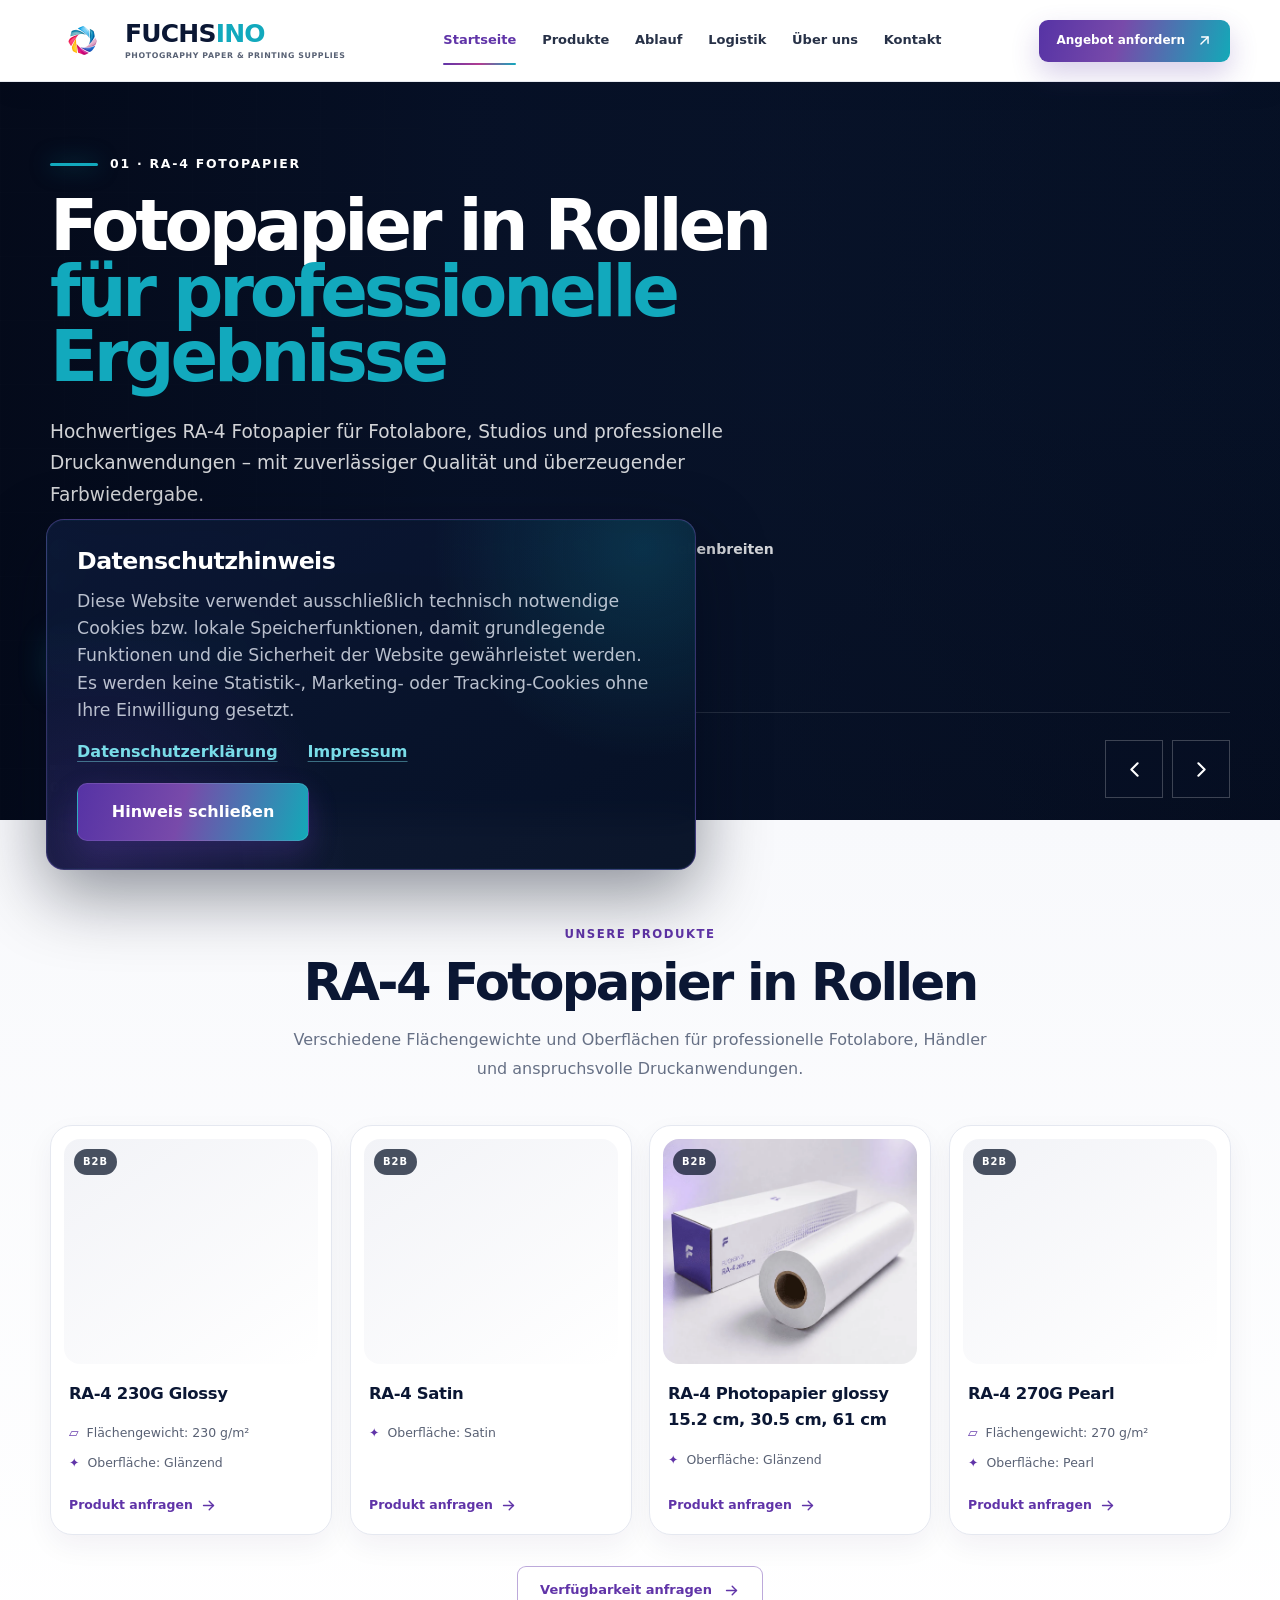
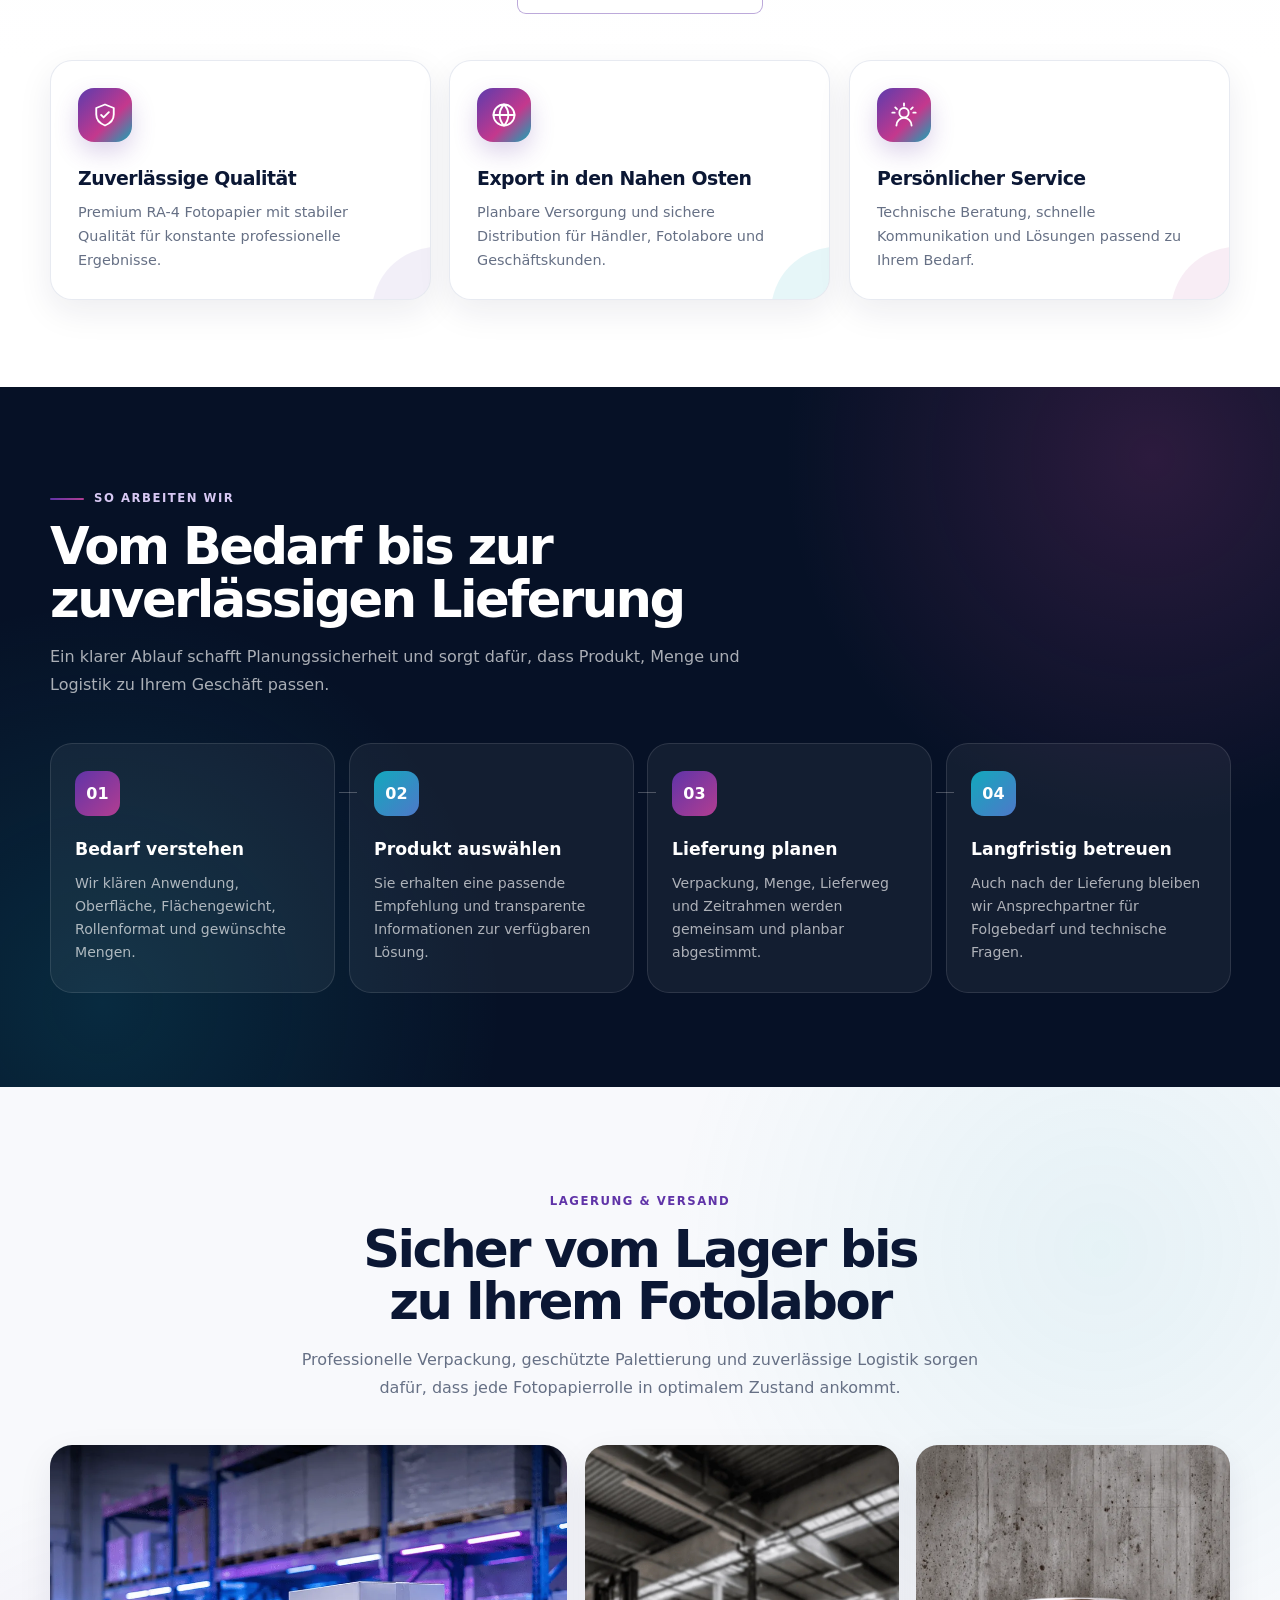
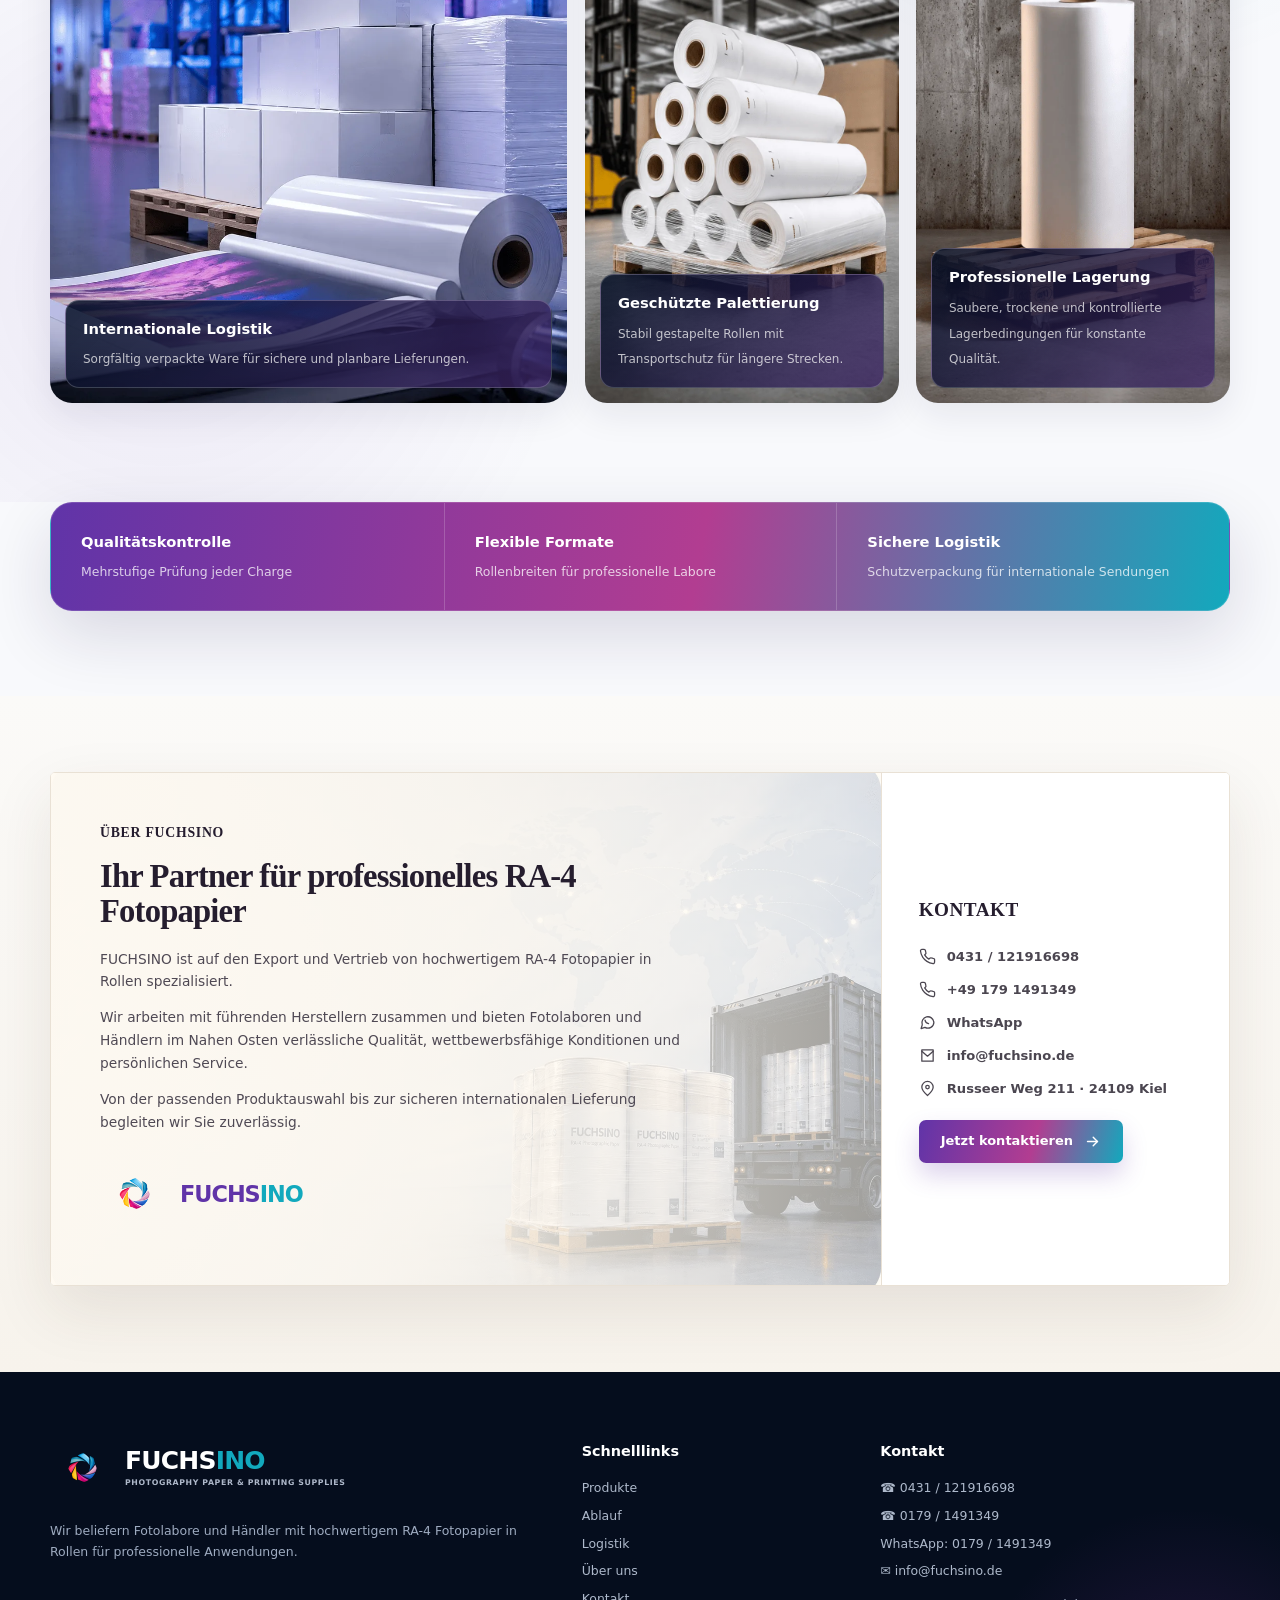
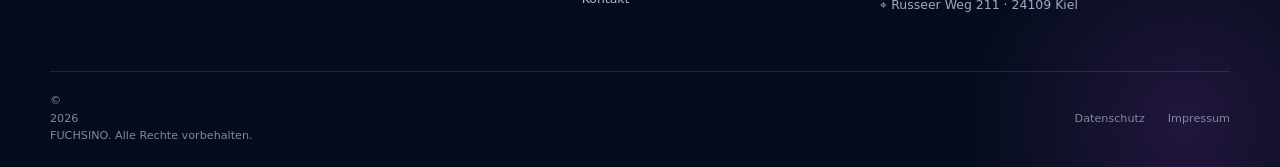
==== index.html @ 567b3677 "Rename Index.html to index.html" ====
<!doctype html>
<html lang="de">
<head>
<meta charset="utf-8"/>
<meta content="width=device-width, initial-scale=1, viewport-fit=cover" name="viewport"/>
<title>RA-4 Fotopapier &amp; Fotopapierrollen | FUCHSINO</title>
<meta content="FUCHSINO liefert professionelles RA-4 Fotopapier in Rollen für Fotolabore und Händler – mit zuverlässiger Qualität, Beratung und Export in den Nahen Osten." name="description"/>
<meta content="index,follow,max-image-preview:large,max-snippet:-1,max-video-preview:-1" name="robots"/>
<meta content="FUCHSINO" name="author"/>
<meta content="FUCHSINO" name="application-name"/>
<meta content="#081429" name="theme-color"/>
<link href="https://fuchsino.de/" rel="canonical"/>
<link href="https://fuchsino.de/" hreflang="de-DE" rel="alternate"/>
<link href="https://fuchsino.de/" hreflang="x-default" rel="alternate"/>
<link href="favicon.ico?v=2" rel="icon" sizes="any"/>
<link href="favicon-32x32.png?v=2" rel="icon" sizes="32x32" type="image/png"/>
<link href="apple-touch-icon.png?v=2" rel="apple-touch-icon" sizes="180x180"/>
<link href="site.webmanifest" rel="manifest"/>
<meta content="website" property="og:type"/>
<meta content="de_DE" property="og:locale"/>
<meta content="FUCHSINO" property="og:site_name"/>
<meta content="RA-4 Fotopapier &amp; Fotopapierrollen | FUCHSINO" property="og:title"/>
<meta content="Professionelles RA-4 Fotopapier in Rollen für Fotolabore und Händler – zuverlässige Qualität, Beratung und internationale Logistik." property="og:description"/>
<meta content="https://fuchsino.de/" property="og:url"/>
<meta content="https://fuchsino.de/hero-1-ra4-paper.png" property="og:image"/>
<meta content="1672" property="og:image:width"/>
<meta content="941" property="og:image:height"/>
<meta content="FUCHSINO RA-4 Fotopapier in Rollen" property="og:image:alt"/>
<meta content="summary_large_image" name="twitter:card"/>
<meta content="RA-4 Fotopapier &amp; Fotopapierrollen | FUCHSINO" name="twitter:title"/>
<meta content="Professionelles RA-4 Fotopapier in Rollen mit zuverlässiger Logistik und persönlicher Beratung." name="twitter:description"/>
<meta content="https://fuchsino.de/hero-1-ra4-paper.png" name="twitter:image"/>
<script type="application/ld+json">
  {
    "@context": "https://schema.org",
    "@graph": [
      {
        "@type": "Organization",
        "@id": "https://fuchsino.de/#organization",
        "name": "FUCHSINO",
        "url": "https://fuchsino.de/",
        "logo": {
          "@type": "ImageObject",
          "url": "https://fuchsino.de/logo.png",
          "width": 1024,
          "height": 1024
        },
        "description": "Anbieter von professionellem RA-4 Fotopapier in Rollen für Fotolabore und Händler mit internationaler Logistik.",
        "email": "info@fuchsino.de",
        "telephone": "+49 179 1491349",
        "address": {
          "@type": "PostalAddress",
          "streetAddress": "Russeer Weg 211",
          "postalCode": "24109",
          "addressLocality": "Kiel",
          "addressCountry": "DE"
        },
        "contactPoint": [
          {
            "@type": "ContactPoint",
            "telephone": "+49 431 121916698",
            "contactType": "customer service",
            "email": "info@fuchsino.de",
            "availableLanguage": ["de"]
          },
          {
            "@type": "ContactPoint",
            "telephone": "+49 179 1491349",
            "contactType": "sales",
            "email": "info@fuchsino.de",
            "availableLanguage": ["de"]
          }
        ],
        "areaServed": ["DE", "IQ", "Middle East"]
      },
      {
        "@type": "WebSite",
        "@id": "https://fuchsino.de/#website",
        "url": "https://fuchsino.de/",
        "name": "FUCHSINO",
        "publisher": {"@id": "https://fuchsino.de/#organization"},
        "inLanguage": "de-DE"
      },
      {
        "@type": "WebPage",
        "@id": "https://fuchsino.de/#webpage",
        "url": "https://fuchsino.de/",
        "name": "RA-4 Fotopapier & Fotopapierrollen | FUCHSINO",
        "isPartOf": {"@id": "https://fuchsino.de/#website"},
        "about": {"@id": "https://fuchsino.de/#organization"},
        "description": "Professionelles RA-4 Fotopapier in Rollen für Fotolabore und Händler mit zuverlässiger Qualität, Beratung und internationaler Logistik.",
        "inLanguage": "de-DE"
      }
    ]
  }
  </script>
<link as="image" fetchpriority="high" href="hero-1-ra4-paper-mobile.webp" media="(max-width: 620px)" rel="preload" type="image/webp"/>
<link as="image" fetchpriority="high" href="hero-1-ra4-paper.webp" media="(min-width: 621px)" rel="preload" type="image/webp"/>
<style>
    :root {
      --ink: #0b1734;
      --muted: #667085;
      --line: #e5e8f0;
      --surface: #ffffff;
      --soft: #f7f8fc;
      --soft-purple: #f6f2fb;
      --purple: #6034a8;
      --purple-deep: #432276;
      --magenta: #b23d91;
      --cyan: #12a9bd;
      --orange: #f19b3b;
      --navy: #061126;
      --navy-soft: #101b34;
      --shadow-sm: 0 12px 34px rgba(25, 24, 69, .08);
      --shadow-md: 0 24px 65px rgba(25, 24, 69, .14);
      --radius-sm: 14px;
      --radius-md: 22px;
      --radius-lg: 32px;
      --max: 1180px;
    }

    * { box-sizing: border-box; }
    html { scroll-behavior: smooth; scroll-padding-top: 86px; }
    body {
      margin: 0;
      min-width: 320px;
      color: var(--ink);
      background: #fff;
      font-family: Inter, ui-sans-serif, system-ui, -apple-system, BlinkMacSystemFont, "Segoe UI", sans-serif;
      line-height: 1.6;
      -webkit-font-smoothing: antialiased;
      overflow-x: hidden;
    }
    body.menu-open { overflow: hidden; }
    img, svg { display: block; max-width: 100%; }
    a { color: inherit; text-decoration: none; }
    button, input, select, textarea { font: inherit; }
    button, a { -webkit-tap-highlight-color: transparent; }
    :focus-visible { outline: 3px solid rgba(18,169,189,.45); outline-offset: 3px; }
    .container { width: min(calc(100% - 44px), var(--max)); margin-inline: auto; }
    .skip-link { position: fixed; left: 16px; top: -80px; z-index: 999; padding: 11px 16px; border-radius: 10px; color: #fff; background: var(--purple); transition: top .2s; }
    .skip-link:focus { top: 14px; }

    .site-header {
      position: fixed;
      inset: 0 0 auto;
      z-index: 100;
      height: 82px;
      display: flex;
      align-items: center;
      background: #fff;
      border-bottom: 1px solid rgba(229,232,240,.9);
      box-shadow: 0 8px 30px rgba(21,23,57,.045);
      transition: background-color .35s ease, border-color .35s ease, box-shadow .35s ease, transform .35s ease;
    }
    .site-header.is-scrolled {
      background: #fff;
      border-bottom-color: rgba(218,222,233,.96);
      box-shadow: 0 12px 38px rgba(21,23,57,.095);
    }
    .nav-shell {
      display: grid;
      grid-template-columns: auto minmax(0,1fr) auto;
      align-items: center;
      gap: clamp(18px,2.4vw,36px);
    }
    .brand { display: inline-flex; align-items: center; gap: 11px; flex: 0 0 auto; }
    .brand-logo { display: block; width: auto; height: 64px; max-width: 240px; object-fit: contain; transition: transform .45s cubic-bezier(.22,1,.36,1); }
    .brand:hover .brand-logo { transform: scale(1.035); }
    .brand-copy { display: grid; line-height: 1; }
    .brand-copy strong { font-size: 25px; letter-spacing: -.8px; }
    .brand-copy strong span { color: var(--cyan); }
    .brand-copy small { margin-top: 6px; color: #586174; font-size: 7.8px; font-weight: 700; letter-spacing: .08em; }
    .main-nav {
      min-width: 0;
      display: flex;
      align-items: center;
      justify-content: center;
      justify-self: center;
      gap: clamp(15px,1.7vw,27px);
      margin: 0;
    }
    .main-nav a {
      position: relative;
      min-height: 82px;
      display: inline-flex;
      align-items: center;
      padding: 0 2px;
      color: #273147;
      font-size: 13px;
      font-weight: 650;
      white-space: nowrap;
      transition: color .28s ease, transform .28s ease;
    }
    .main-nav a::after { content: ""; position: absolute; left: 2px; right: calc(100% - 2px); bottom: 17px; height: 2px; border-radius: 999px; background: linear-gradient(90deg,var(--purple),var(--magenta),var(--cyan)); transition: right .22s ease; }
    .main-nav a:hover, .main-nav a.active { color: var(--purple); }
    .main-nav a:hover { transform: translateY(-1px); }
    .main-nav a:hover::after, .main-nav a.active::after { right: 2px; }
    .nav-actions { display: flex; align-items: center; justify-self: end; gap: 10px; }
    .lang-btn { min-height: 40px; padding: 0 11px; border: 1px solid var(--line); border-radius: 9px; color: #30394d; background: #fff; font-size: 12px; }
    .menu-toggle { display: none; width: 44px; height: 44px; margin-left: auto; padding: 0; border: 1px solid var(--line); border-radius: 11px; background: #fff; cursor: pointer; }
    .menu-toggle span { display: block; width: 23px; height: 2px; margin: 5px auto; border-radius: 2px; background: var(--ink); transition: transform .2s, opacity .2s; }
    .menu-toggle[aria-expanded="true"] span:nth-child(1) { transform: translateY(7px) rotate(45deg); }
    .menu-toggle[aria-expanded="true"] span:nth-child(2) { opacity: 0; }
    .menu-toggle[aria-expanded="true"] span:nth-child(3) { transform: translateY(-7px) rotate(-45deg); }

    .btn { display: inline-flex; align-items: center; justify-content: center; gap: 11px; min-height: 48px; padding: 0 22px; border: 0; border-radius: 9px; font-size: 13px; font-weight: 750; cursor: pointer; transition: transform .32s cubic-bezier(.22,1,.36,1), box-shadow .32s ease, background .32s ease, border-color .32s ease; }
    .arrow-icon { flex: 0 0 auto; width: 17px; height: 17px; fill: none; stroke: currentColor; stroke-width: 2; stroke-linecap: round; stroke-linejoin: round; }
    .btn:hover { transform: translateY(-3px); }
    .btn:active { transform: translateY(-1px) scale(.99); }
    .btn .arrow-icon, .product-card a .arrow-icon { transition: transform .3s cubic-bezier(.22,1,.36,1); }
    .btn:hover .arrow-icon, .product-card a:hover .arrow-icon { transform: translateX(4px); }
    .btn-primary { color: #fff; background: linear-gradient(105deg, #5633a5, #784aaa 42%, #13a9b8); box-shadow: 0 12px 28px rgba(87,56,164,.24); }
    .btn-primary:hover { box-shadow: 0 17px 35px rgba(87,56,164,.32); }
    .btn-secondary { color: var(--ink); border: 1px solid #d2d6e1; background: rgba(255,255,255,.9); }
    .btn-outline { color: var(--purple); border: 1px solid rgba(96,52,168,.42); background: #fff; }
    .btn-small { min-height: 42px; padding-inline: 17px; font-size: 12px; }

    /* Hero */
    .hero-slider { position: relative; min-height: 820px; overflow: hidden; color: #fff; background: var(--navy); isolation: isolate; }
    .hero-track, .hero-slide, .hero-media { position: absolute; inset: 0; }
    .hero-slide { --accent: var(--cyan); opacity: 0; visibility: hidden; pointer-events: none; transform: scale(1.025); transition: opacity .75s ease, visibility .75s ease, transform 5.5s ease; }
    .hero-slide:nth-child(2) { --accent: var(--magenta); }
    .hero-slide:nth-child(3) { --accent: var(--orange); }
    .hero-slide.is-active { opacity: 1; visibility: visible; pointer-events: auto; transform: scale(1); z-index: 2; }
    .hero-media { z-index: -3; }
    .hero-media picture { display: block; width: 100%; height: 100%; }
    .hero-media img { width: 100%; height: 100%; object-fit: cover; object-position: center; }
    .hero-slide::before { content: ""; position: absolute; inset: 0; z-index: -2; background: linear-gradient(90deg, rgba(4,10,26,.96) 0%, rgba(7,17,39,.91) 37%, rgba(9,20,43,.57) 61%, rgba(9,20,43,.12) 100%), linear-gradient(180deg, rgba(4,10,26,.18), rgba(4,10,26,.12) 48%, rgba(4,10,26,.68)); }
    .hero-slide::after { content: ""; position: absolute; inset: 0; z-index: -1; opacity: .13; background-image: linear-gradient(rgba(255,255,255,.05) 1px, transparent 1px), linear-gradient(90deg,rgba(255,255,255,.05) 1px,transparent 1px); background-size: 64px 64px; mask-image: linear-gradient(90deg,#000,transparent 78%); }
    .hero-inner { position: relative; z-index: 3; min-height: 820px; display: flex; align-items: center; padding-top: 145px; padding-bottom: 145px; }
    .hero-content { width: min(100%, 780px); }
    .hero-slide .hero-kicker,
    .hero-slide .hero-title,
    .hero-slide .hero-copy,
    .hero-slide .hero-meta,
    .hero-slide .hero-actions {
      opacity: 0;
      transform: translateY(24px);
      transition: opacity .72s ease, transform .72s cubic-bezier(.22,1,.36,1);
    }
    body.is-ready .hero-slide.is-active .hero-kicker,
    body.is-ready .hero-slide.is-active .hero-title,
    body.is-ready .hero-slide.is-active .hero-copy,
    body.is-ready .hero-slide.is-active .hero-meta,
    body.is-ready .hero-slide.is-active .hero-actions { opacity: 1; transform: none; }
    body.is-ready .hero-slide.is-active .hero-kicker { transition-delay: .10s; }
    body.is-ready .hero-slide.is-active .hero-title { transition-delay: .18s; }
    body.is-ready .hero-slide.is-active .hero-copy { transition-delay: .28s; }
    body.is-ready .hero-slide.is-active .hero-meta { transition-delay: .38s; }
    body.is-ready .hero-slide.is-active .hero-actions { transition-delay: .48s; }
    .hero-kicker { display: inline-flex; align-items: center; gap: 12px; margin: 0 0 20px; color: #fff; font-size: .78rem; font-weight: 850; letter-spacing: .14em; text-transform: uppercase; }
    .hero-kicker::before { content: ""; width: 48px; height: 3px; border-radius: 999px; background: var(--accent); box-shadow: 0 0 22px color-mix(in srgb, var(--accent) 60%, transparent); }
    .hero-title { margin: 0; max-width: 900px; font-size: clamp(3.1rem,6vw,6.4rem); line-height: .93; letter-spacing: -.06em; text-wrap: balance; }
    .hero-title.long { font-size: clamp(2.9rem,5.5vw,5.8rem); }
    .hero-title span { display: block; color: var(--accent); }
    .hero-copy { max-width: 680px; margin: 25px 0 0; color: rgba(255,255,255,.82); font-size: clamp(1rem,1.45vw,1.17rem); line-height: 1.72; }
    .hero-meta { display: flex; flex-wrap: wrap; gap: 10px 22px; max-width: 800px; margin-top: 27px; }
    .hero-meta span { display: inline-flex; align-items: center; gap: 8px; color: rgba(255,255,255,.82); font-size: .88rem; font-weight: 650; }
    .hero-meta span::before { content: "✓"; display: grid; place-items: center; flex: 0 0 21px; width: 21px; height: 21px; border-radius: 50%; color: #fff; background: var(--accent); font-size: .68rem; font-weight: 900; }
    .hero-actions { display: flex; flex-wrap: wrap; gap: 12px; margin-top: 31px; }
    .hero-slider .btn-primary { background: var(--accent); box-shadow: 0 14px 32px color-mix(in srgb, var(--accent) 28%, transparent); }
    .hero-slider .btn-secondary { color: #fff; border-color: rgba(255,255,255,.34); background: rgba(7,17,39,.38); }
    .hero-controls { position: absolute; z-index: 20; left: 50%; bottom: 22px; width: min(calc(100% - 44px), var(--max)); min-height: 86px; transform: translateX(-50%); display: flex; align-items: flex-end; justify-content: space-between; gap: 22px; padding-top: 22px; border-top: 1px solid rgba(255,255,255,.12); pointer-events: none; }
    .hero-dots, .hero-nav { display: flex; align-items: center; pointer-events: auto; }
    .hero-dots { gap: 11px; padding-bottom: 28px; }
    .hero-dot { position: relative; width: 66px; height: 5px; padding: 0; border: 0; overflow: hidden; background: rgba(255,255,255,.28); cursor: pointer; }
    .hero-dot::after { content: ""; position: absolute; inset: 0; background: #fff; transform: scaleX(0); transform-origin: left; }
    .hero-dot.is-active::after { animation: heroProgress 5s linear forwards; }
    .hero-nav { gap: 9px; margin-left: auto; }
    .hero-arrow { display: grid; place-items: center; width: 58px; height: 58px; padding: 0; border: 1px solid rgba(255,255,255,.22); color: #fff; background: rgba(7,17,39,.4); cursor: pointer; transition: .2s; }
    .hero-arrow svg { width: 25px; height: 25px; fill: none; stroke: currentColor; stroke-width: 2; stroke-linecap: round; stroke-linejoin: round; }
    .hero-arrow:hover { border-color: var(--cyan); background: var(--cyan); }
    .hero-count { position: absolute; left: 0; bottom: 0; color: rgba(255,255,255,.54); font-size: .7rem; font-weight: 800; letter-spacing: .14em; }
    .hero-count strong { color: #fff; font-size: .84rem; }
    @keyframes heroProgress { to { transform: scaleX(1); } }

    /* Shared section styles */
    section { position: relative; }
    .section-shell { padding: 96px 0; }
    .section-kicker { display: inline-flex; align-items: center; gap: 10px; margin: 0 0 12px; color: var(--purple); font-size: .73rem; font-weight: 850; letter-spacing: .13em; text-transform: uppercase; }
    .section-kicker::before { content: ""; width: 34px; height: 2px; border-radius: 99px; background: linear-gradient(90deg,var(--purple),var(--magenta)); }
    .section-kicker.centered { justify-content: center; }
    .section-kicker.centered::before { display: none; }
    .section-title { margin: 0; max-width: 800px; font-size: clamp(2.2rem,4vw,4.15rem); line-height: 1.03; letter-spacing: -.05em; text-wrap: balance; }
    .section-intro { max-width: 720px; margin: 18px 0 0; color: var(--muted); font-size: 1rem; line-height: 1.76; }
    .section-head { max-width: 800px; margin: 0 auto 42px; text-align: center; }
    .section-head .section-intro { margin-inline: auto; }

    /* Value strip */
    .feature-strip { z-index: 5; margin-top: 0; padding: 0 0 86px; background: #fff; }
    .feature-grid { display: grid; grid-template-columns: repeat(3,1fr); gap: 18px; }
    .feature-card { position: relative; min-height: 165px; padding: 27px; border: 1px solid rgba(229,232,240,.9); border-radius: var(--radius-md); background: #fff; box-shadow: var(--shadow-sm); overflow: hidden; transition: transform .25s, box-shadow .25s, border-color .25s; }
    .feature-card::after { content: ""; position: absolute; width: 130px; height: 130px; right: -72px; bottom: -78px; border-radius: 50%; background: rgba(96,52,168,.08); transition: transform .3s; }
    .feature-card:nth-child(2)::after { background: rgba(18,169,189,.10); }
    .feature-card:nth-child(3)::after { background: rgba(178,61,145,.09); }
    .feature-card:hover { transform: translateY(-6px); border-color: rgba(96,52,168,.25); box-shadow: var(--shadow-md); }
    .feature-card:hover::after { transform: scale(1.3); }
    .icon-orb { width: 54px; height: 54px; display: grid; place-items: center; margin-bottom: 21px; border-radius: 16px; background: linear-gradient(135deg,#5c3cad,#c4388d 60%,#12a8b6); box-shadow: 0 10px 23px rgba(102,54,164,.22); }
    .icon-orb svg { width: 28px; height: 28px; fill: none; stroke: #fff; stroke-width: 1.6; stroke-linecap: round; stroke-linejoin: round; }
    .feature-card h2 { margin: 0 0 8px; font-size: 1.18rem; letter-spacing: -.025em; }
    .feature-card p { margin: 0; color: var(--muted); font-size: .9rem; line-height: 1.65; }

    /* About — inspired by the compact Über-uns/contact layout */
    .about-section {
      padding: 76px 0 86px;
      background: linear-gradient(180deg,#fbfaf8,#f7f3ec);
    }
    .about-panel {
      display: grid;
      grid-template-columns: minmax(0,1.62fr) minmax(300px,.68fr);
      min-height: 338px;
      overflow: hidden;
      border: 1px solid #e9e1d5;
      border-radius: 5px;
      background: #fff;
      box-shadow: 0 24px 62px rgba(66,50,31,.10);
    }
    .about-story {
      position: relative;
      display: flex;
      align-items: center;
      min-width: 0;
      padding: clamp(31px,4.2vw,49px);
      isolation: isolate;
      background: #eee8de;
    }
    .about-story::before {
      content: "";
      position: absolute;
      inset: 0;
      z-index: -3;
      background: url("uber.webp") center / cover no-repeat;
    }
    .about-story::after {
      content: "";
      position: absolute;
      inset: 0;
      z-index: -2;
      background: linear-gradient(90deg,rgba(255,250,241,.95) 0%,rgba(255,250,241,.88) 49%,rgba(255,250,241,.62) 100%);
    }
    .about-story-content { max-width: 610px; }
    .about-eyebrow {
      margin: 0 0 15px;
      color: #241c2e;
      font-family: Georgia,"Times New Roman",serif;
      font-size: .86rem;
      font-weight: 800;
      letter-spacing: .055em;
      text-transform: uppercase;
    }
    .about-heading {
      margin: 0 0 18px;
      color: #251d2e;
      font-family: Georgia,"Times New Roman",serif;
      font-size: clamp(1.55rem,2.55vw,2.25rem);
      line-height: 1.08;
      letter-spacing: -.025em;
    }
    .about-story p:not(.about-eyebrow) {
      max-width: 585px;
      margin: 0 0 13px;
      color: #4f4954;
      font-size: .86rem;
      line-height: 1.66;
    }
    .about-branding { display: inline-flex; align-items: center; gap: 12px; margin-top: 14px; }
    .about-logo { display: block; width: auto; height: 68px; max-width: 250px; object-fit: contain; }
    .about-wordmark { display: inline-block; color: var(--purple); font-size: 1.4rem; font-weight: 850; letter-spacing: -.045em; }
    .about-wordmark span { color: var(--cyan); }
    .about-contact-box {
      display: flex;
      flex-direction: column;
      justify-content: center;
      padding: clamp(29px,3.4vw,42px) clamp(25px,3vw,37px);
      border-left: 1px solid #e9e1d5;
      background: rgba(255,255,255,.97);
    }
    .about-contact-box h3 {
      margin: 0 0 20px;
      color: #251d2e;
      font-family: Georgia,"Times New Roman",serif;
      font-size: 1.2rem;
      letter-spacing: .025em;
      text-transform: uppercase;
    }
    .about-contact-list { display: grid; gap: 12px; margin-bottom: 21px; }
    .about-contact-item {
      display: flex;
      align-items: center;
      gap: 11px;
      color: #4b4650;
      font-size: .82rem;
      font-weight: 650;
    }
    .about-contact-item svg {
      flex: 0 0 17px;
      width: 17px;
      height: 17px;
      fill: none;
      stroke: currentColor;
      stroke-width: 1.8;
      stroke-linecap: round;
      stroke-linejoin: round;
    }
    .about-contact-cta {
      width: max-content;
      min-width: 172px;
      min-height: 43px;
      border-radius: 7px;
      color: #fff;
      background: linear-gradient(105deg,var(--purple),var(--magenta) 56%,var(--cyan));
      box-shadow: 0 12px 25px rgba(96,52,168,.22);
    }

    /* Products */
    .products-section { padding: 100px 0 46px; background: linear-gradient(180deg,#f8f9fc,#fff); }
    .product-grid { display: grid; grid-template-columns: repeat(4,1fr); gap: 18px; }
    .product-card { position: relative; display: flex; flex-direction: column; min-width: 0; padding: 13px 13px 19px; border: 1px solid var(--line); border-radius: var(--radius-md); background: #fff; box-shadow: 0 11px 28px rgba(30,27,74,.055); overflow: hidden; transition: transform .25s, box-shadow .25s, border-color .25s; }
    .product-card:hover { transform: translateY(-7px); border-color: rgba(96,52,168,.28); box-shadow: var(--shadow-md); }
    .product-card::before { content: "B2B"; position: absolute; z-index: 3; top: 23px; left: 23px; padding: 5px 9px; border-radius: 999px; color: #fff; background: rgba(6,17,38,.72); font-size: .62rem; font-weight: 850; letter-spacing: .1em; }
    .product-img { height: 225px; overflow: hidden; border-radius: 16px; background: linear-gradient(145deg,#f2f3f7,#fff); }
    .product-img img { width: 100%; height: 100%; object-fit: cover; transition: transform .45s ease; }
    .product-card:hover .product-img img { transform: scale(1.045); }
    .product-card h3 { margin: 17px 5px 11px; font-size: 1.03rem; letter-spacing: -.02em; }
    .product-card p { display: flex; align-items: center; gap: 8px; margin: 5px; color: #596174; font-size: .78rem; }
    .product-card p span { color: var(--purple); font-weight: 900; }
    .product-card a { display: inline-flex; align-items: center; gap: 7px; width: max-content; margin: auto 5px 0; padding-top: 17px; color: var(--purple); font-size: .78rem; font-weight: 800; }
    .products-cta { margin-top: 31px; text-align: center; }

    /* Process */
    .process-section { padding: 95px 0; color: #fff; background: radial-gradient(circle at 90% 10%,rgba(178,61,145,.22),transparent 28%), radial-gradient(circle at 8% 88%,rgba(18,169,189,.17),transparent 30%), var(--navy); }
    .process-section .section-kicker { color: #d7c8f3; }
    .process-section .section-title { max-width: 760px; }
    .process-section .section-intro { color: rgba(255,255,255,.66); }
    .process-grid { display: grid; grid-template-columns: repeat(4,1fr); gap: 14px; margin-top: 43px; }
    .process-card { position: relative; min-height: 245px; padding: 27px 24px; border: 1px solid rgba(255,255,255,.11); border-radius: var(--radius-md); background: rgba(255,255,255,.055); transition: transform .38s cubic-bezier(.22,1,.36,1), border-color .38s ease, background .38s ease; }
    .process-card:hover { transform: translateY(-6px); border-color: rgba(255,255,255,.22); background: rgba(255,255,255,.085); }
    .process-step { transition: transform .38s cubic-bezier(.22,1,.36,1); }
    .process-card:hover .process-step { transform: rotate(-4deg) scale(1.06); }
    .process-card::after { content: ""; position: absolute; top: 48px; left: calc(100% + 5px); width: 18px; height: 1px; background: rgba(255,255,255,.25); }
    .process-card:last-child::after { display: none; }
    .process-step { display: grid; place-items: center; width: 45px; height: 45px; border-radius: 13px; background: linear-gradient(135deg,var(--purple),var(--magenta)); font-weight: 900; }
    .process-card:nth-child(even) .process-step { background: linear-gradient(135deg,var(--cyan),#4e78c9); }
    .process-card h3 { margin: 20px 0 8px; font-size: 1.08rem; }
    .process-card p { margin: 0; color: rgba(255,255,255,.66); font-size: .88rem; line-height: 1.65; }

    /* Logistics */
    .logistics-section { padding: 100px 0; background: radial-gradient(circle at 86% 16%,rgba(38,170,188,.09),transparent 31%), radial-gradient(circle at 13% 78%,rgba(110,56,173,.09),transparent 30%), #f8f9fc; }
    .logistics-grid { display: grid; grid-template-columns: 1.35fr .82fr .82fr; gap: 18px; }
    .logistics-card { position: relative; min-height: 380px; overflow: hidden; border-radius: var(--radius-md); background: #dfe3eb; box-shadow: var(--shadow-sm); transition: transform .42s cubic-bezier(.22,1,.36,1), box-shadow .42s ease; }
    .logistics-card:hover { transform: translateY(-5px); box-shadow: var(--shadow-md); }
    .logistics-card img { width: 100%; height: 100%; object-fit: cover; transition: transform .65s ease; }
    .logistics-card:hover img { transform: scale(1.045); }
    .logistics-card:nth-child(1) img { object-position: center 50%; }
    .logistics-card:nth-child(2) img { object-position: center 54%; }
    .logistics-card:nth-child(3) img { object-position: center 58%; }
    .logistics-caption { position: absolute; left: 15px; right: 15px; bottom: 15px; padding: 16px 17px; color: #fff; border: 1px solid rgba(255,255,255,.2); border-radius: 14px; background: linear-gradient(135deg,rgba(6,17,38,.86),rgba(63,39,105,.75)); transition: transform .42s cubic-bezier(.22,1,.36,1), background .42s ease; }
    .logistics-card:hover .logistics-caption { transform: translateY(-4px); background: linear-gradient(135deg,rgba(6,17,38,.92),rgba(63,39,105,.84)); }
    .logistics-caption strong { display: block; margin-bottom: 5px; font-size: .92rem; }
    .logistics-caption span { color: rgba(255,255,255,.72); font-size: .75rem; line-height: 1.48; }

    /* Quality */
    .quality-band { padding: 0 0 84px; background: #f8f9fc; }
    .quality-grid { display: grid; grid-template-columns: repeat(3,1fr); overflow: hidden; border: 1px solid rgba(255,255,255,.15); border-radius: var(--radius-md); color: #fff; background: linear-gradient(100deg,var(--purple),var(--magenta) 55%,var(--cyan)); box-shadow: var(--shadow-md); }
    .quality-grid div { position: relative; padding: 27px 30px; }
    .quality-grid div + div { border-left: 1px solid rgba(255,255,255,.18); }
    .quality-grid strong { display: block; margin-bottom: 4px; font-size: .92rem; }
    .quality-grid span { color: rgba(255,255,255,.76); font-size: .78rem; }

    /* Contact */
    .contact-section { padding: 100px 0; background: #fff; }
    .contact-panel { position: relative; overflow: hidden; display: grid; grid-template-columns: .9fr 1.1fr; gap: 58px; padding: clamp(31px,5vw,62px); border-radius: var(--radius-lg); color: #fff; background: radial-gradient(circle at 8% 5%,rgba(18,169,189,.26),transparent 32%), radial-gradient(circle at 92% 92%,rgba(178,61,145,.27),transparent 36%), var(--navy); box-shadow: var(--shadow-md); }
    .contact-panel::after { content: ""; position: absolute; width: 340px; height: 340px; right: -175px; top: -190px; border: 48px solid rgba(255,255,255,.06); border-radius: 50%; }
    .contact-copy, .contact-form { position: relative; z-index: 2; }
    .contact-copy .section-kicker { color: #d8cafa; }
    .contact-copy .section-title { font-size: clamp(2.25rem,4.1vw,4.3rem); }
    .contact-copy .section-intro { color: rgba(255,255,255,.68); }
    .contact-details { display: grid; gap: 11px; margin-top: 31px; }
    .contact-detail { display: flex; align-items: center; gap: 11px; color: rgba(255,255,255,.79); font-size: .88rem; }
    .contact-detail i { display: grid; place-items: center; flex: 0 0 36px; width: 36px; height: 36px; border-radius: 10px; color: #fff; background: rgba(255,255,255,.1); font-style: normal; }
    .contact-form { display: grid; gap: 13px; padding: 25px; border: 1px solid rgba(255,255,255,.12); border-radius: var(--radius-md); background: rgba(255,255,255,.07); }
    .form-row { display: grid; grid-template-columns: 1fr 1fr; gap: 13px; }
    .contact-form label { display: grid; gap: 6px; color: rgba(255,255,255,.78); font-size: .73rem; font-weight: 700; }
    .contact-form input, .contact-form select, .contact-form textarea { width: 100%; border: 1px solid rgba(255,255,255,.14); border-radius: 10px; padding: 12px 13px; color: #fff; background: rgba(255,255,255,.08); outline: none; }
    .contact-form input::placeholder, .contact-form textarea::placeholder { color: rgba(255,255,255,.4); }
    .contact-form select option { color: var(--ink); background: #fff; }
    .contact-form input:focus, .contact-form select:focus, .contact-form textarea:focus { border-color: var(--cyan); box-shadow: 0 0 0 4px rgba(18,169,189,.12); }
    .contact-form textarea { min-height: 120px; resize: vertical; }
    .form-note { margin: 0; color: rgba(255,255,255,.48); font-size: .66rem; text-align: center; }

    /* Footer */
    .site-footer { position: relative; overflow: hidden; padding: 64px 0 22px; color: #fff; background: #050d1d; }
    .footer-glow { position: absolute; right: -130px; bottom: -180px; width: 450px; height: 450px; border-radius: 50%; background: radial-gradient(circle,rgba(108,43,141,.28),transparent 67%); }
    .footer-grid { position: relative; display: grid; grid-template-columns: 1.25fr .65fr .9fr; gap: 46px; }
    .brand-light .brand-copy strong { color: #fff; }
    .brand-light .brand-copy small { color: #aeb8ca; }
    .footer-brand p, .footer-grid > div > p { color: #9eabc0; font-size: .78rem; line-height: 1.7; }
    .footer-grid h3 { margin: 4px 0 15px; font-size: .9rem; }
    .footer-grid > div:not(:first-child) > a { display: block; width: max-content; margin: 8px 0; color: #aeb9cb; font-size: .78rem; transition: .2s; }
    .footer-grid > div:not(:first-child) > a:hover { color: #fff; transform: translateX(3px); }
    .footer-bottom { position: relative; display: flex; align-items: center; justify-content: space-between; gap: 20px; margin-top: 43px; padding-top: 20px; border-top: 1px solid rgba(255,255,255,.1); color: #7e899b; font-size: .7rem; }
    .footer-bottom span:last-child { display: flex; gap: 23px; }

    .reveal {
      opacity: 0;
      transform: translateY(30px) scale(.985);
      transition: opacity .76s ease, transform .76s cubic-bezier(.22,1,.36,1);
      transition-delay: var(--reveal-delay, 0ms);
      will-change: opacity, transform;
    }
    .reveal.visible { opacity: 1; transform: none; }
    .reveal.visible:hover { transition-delay: 0ms; }

    @media (max-width: 1180px) {
      .nav-shell { gap: 18px; }
      .brand-logo { height: 56px; }
      .brand-copy strong { font-size: 22px; }
      .brand-copy small { font-size: 7px; }
      .main-nav { gap: 14px; }
      .main-nav a { font-size: 12px; }
      .nav-actions .btn { min-height: 40px; padding-inline: 14px; font-size: 11px; }
    }

    @media (max-width: 1020px) {
      .nav-shell { grid-template-columns: auto minmax(0,1fr); }
      .main-nav { justify-self: end; }
      .nav-actions { display: none; }
      .product-grid { grid-template-columns: repeat(2,1fr); }
      .process-grid { grid-template-columns: repeat(2,1fr); }
      .process-card::after { display: none; }
      .logistics-grid { grid-template-columns: 1.2fr 1fr; }
      .logistics-card:first-child { grid-row: 1 / 3; min-height: 570px; }
      .logistics-card:nth-child(2), .logistics-card:nth-child(3) { min-height: 276px; }
      .footer-grid { grid-template-columns: 1.2fr .7fr 1fr; }
    }

    @media (max-width: 880px) {
      html { scroll-padding-top: 72px; }
      .site-header { height: 72px; }
      .container { width: min(calc(100% - 30px),var(--max)); }
      .menu-toggle { display: block; }
      .main-nav { position: fixed; left: 15px; right: 15px; top: 82px; display: grid; gap: 4px; padding: 14px; border: 1px solid var(--line); border-radius: 18px; background: #fff; box-shadow: var(--shadow-md); opacity: 0; visibility: hidden; transform: translateY(-8px); transition: opacity .28s ease, visibility .28s ease, transform .34s cubic-bezier(.22,1,.36,1); }
      .main-nav.open { opacity: 1; visibility: visible; transform: none; }
      .main-nav a { min-height: 46px; display: flex; align-items: center; justify-content: flex-start; padding: 0 14px; border-radius: 10px; background: var(--soft); }
      .main-nav a::after { display: none; }
      .nav-actions { margin-left: 0; }
      .nav-actions .btn { display: none; }
      .hero-slider, .hero-inner { min-height: max(750px,100svh); }
      .hero-inner { padding-top: 118px; padding-bottom: 130px; }
      .hero-title, .hero-title.long { font-size: clamp(2.75rem,12vw,4.8rem); }
      .hero-slide::before { background: linear-gradient(90deg,rgba(4,10,26,.95),rgba(7,17,39,.79) 74%,rgba(7,17,39,.48)); }
      .hero-controls { width: calc(100% - 30px); }
      .about-panel { grid-template-columns: 1fr; }
      .about-contact-box { border-left: 0; border-top: 1px solid #e9e1d5; }
      .feature-grid { grid-template-columns: 1fr; }
      .feature-card { min-height: auto; }
      .contact-panel { grid-template-columns: 1fr; }
      .quality-grid { grid-template-columns: 1fr; }
      .quality-grid div + div { border-left: 0; border-top: 1px solid rgba(255,255,255,.18); }
      .footer-grid { grid-template-columns: repeat(2,1fr); }
    }

    @media (max-width: 620px) {
      .brand { gap: 8px; }
      .brand-logo { height: 52px; max-width: 185px; }
      .brand-copy { min-width: 0; }
      .brand-copy strong { font-size: 22px; }
      .brand-copy small { display: block; max-width: 125px; margin-top: 4px; font-size: 6.6px; line-height: 1.25; letter-spacing: .055em; white-space: normal; }
      .about-branding { gap: 10px; }
      .about-logo { height: 58px; max-width: 210px; }
      .hero-slider, .hero-inner { min-height: max(820px,100svh); }
      .hero-inner { padding-top: 104px; padding-bottom: 112px; }
      .hero-kicker { margin-bottom: 16px; font-size: .68rem; gap: 9px; }
      .hero-kicker::before { width: 32px; }
      .hero-title, .hero-title.long { font-size: clamp(2.3rem,11.5vw,3.55rem); line-height: .98; }
      .hero-copy { margin-top: 20px; font-size: .94rem; }
      .hero-meta { display: grid; grid-template-columns: 1fr 1fr; gap: 8px 9px; margin-top: 23px; }
      .hero-meta span { align-items: flex-start; font-size: .75rem; }
      .hero-actions { display: grid; grid-template-columns: 1fr; margin-top: 25px; }
      .hero-actions .btn { width: 100%; }
      .hero-controls { bottom: 14px; min-height: 70px; padding-top: 16px; }
      .hero-dots { gap: 7px; padding-bottom: 18px; }
      .hero-dot { width: clamp(34px,11vw,46px); height: 4px; }
      .hero-arrow { width: 46px; height: 46px; font-size: 1.5rem; }
      .hero-count { display: none; }
      .about-section, .products-section, .process-section, .logistics-section, .contact-section { padding: 76px 0; }
      .products-section { padding-bottom: 38px; }
      .feature-strip { padding-bottom: 70px; }
      .section-title { font-size: clamp(2.05rem,10vw,3rem); }
      .about-panel { border-radius: 4px; }
      .about-story { min-height: 380px; padding: 30px 23px; align-items: flex-end; }
      .about-story::after { background: linear-gradient(180deg,rgba(255,250,241,.48),rgba(255,250,241,.96) 52%,rgba(255,250,241,.99)); }
      .about-contact-box { padding: 27px 23px; }
      .about-contact-cta { width: 100%; }
      .product-grid, .process-grid, .logistics-grid, .form-row, .footer-grid { grid-template-columns: 1fr; }
      .product-img { height: 255px; }
      .logistics-card, .logistics-card:first-child, .logistics-card:nth-child(2), .logistics-card:nth-child(3) { min-height: 350px; grid-row: auto; }
      .contact-panel { gap: 34px; padding: 28px 20px; border-radius: 23px; }
      .contact-form { padding: 18px; }
      .footer-bottom { align-items: flex-start; flex-direction: column; }
      .footer-bottom span:last-child { flex-direction: column; gap: 7px; }
    }

    @media (prefers-reduced-motion: reduce) {
      *, *::before, *::after { scroll-behavior: auto !important; animation-duration: .001ms !important; animation-iteration-count: 1 !important; transition-duration: .001ms !important; }
    }

    /* Datenschutz-Hinweis beim ersten Besuch – im FUCHSINO Design */
    .privacy-notice {
      position: fixed;
      left: clamp(18px, 3.6vw, 56px);
      bottom: clamp(14px, 2.4vw, 30px);
      z-index: 1500;
      width: min(650px, calc(100vw - 36px));
      padding: 27px 30px 28px;
      overflow: hidden;
      color: #fff;
      background:
        radial-gradient(circle at 92% 8%, rgba(18, 169, 189, .20), transparent 31%),
        radial-gradient(circle at 8% 100%, rgba(96, 52, 168, .24), transparent 36%),
        linear-gradient(145deg, rgba(11, 23, 52, .98), rgba(6, 17, 38, .98));
      border: 1px solid rgba(116, 91, 188, .42);
      border-radius: 18px;
      box-shadow: 0 24px 70px rgba(2, 8, 24, .44), 0 0 0 1px rgba(18, 169, 189, .05) inset;
      backdrop-filter: blur(16px);
      -webkit-backdrop-filter: blur(16px);
      opacity: 0;
      visibility: hidden;
      transform: translateY(18px);
      transition: opacity .28s ease, transform .28s ease, visibility .28s ease;
    }
.privacy-notice.is-visible {
      opacity: 1;
      visibility: visible;
      transform: translateY(0);
    }
    .privacy-notice h2 {
      margin: 0 0 11px;
      color: #fff;
      font-size: clamp(1.28rem, 2vw, 1.48rem);
      line-height: 1.25;
      letter-spacing: -.025em;
    }
    .privacy-notice p {
      margin: 0;
      max-width: 575px;
      color: rgba(235, 240, 250, .78);
      font-size: clamp(.98rem, 1.75vw, 1.08rem);
      line-height: 1.58;
    }
    .privacy-notice-links {
      display: flex;
      flex-wrap: wrap;
      gap: 12px 30px;
      margin: 18px 0 20px;
    }
    .privacy-notice-links a {
      color: #79dce8;
      font-size: 1rem;
      font-weight: 700;
      line-height: 1.3;
      text-decoration: underline;
      text-decoration-color: rgba(121, 220, 232, .45);
      text-underline-offset: 4px;
      transition: color .2s ease, text-decoration-color .2s ease;
    }
    .privacy-notice-links a:hover {
      color: #fff;
      text-decoration-color: #fff;
    }
    .privacy-notice-close {
      min-width: 232px;
      min-height: 58px;
      padding: 0 27px;
      border: 1px solid rgba(255,255,255,.10);
      border-radius: 10px;
      color: #fff;
      background: linear-gradient(105deg, #5633a5, #784aaa 45%, #13a9b8);
      box-shadow: 0 12px 28px rgba(87, 56, 164, .30);
      font-size: 1rem;
      font-weight: 800;
      line-height: 1;
      cursor: pointer;
      transition: transform .25s ease, box-shadow .25s ease, filter .25s ease;
    }
    .privacy-notice-close:hover {
      transform: translateY(-2px);
      box-shadow: 0 17px 34px rgba(87, 56, 164, .40);
      filter: brightness(1.06);
    }
    .privacy-notice-close:active { transform: translateY(0); }
    .privacy-notice-close:focus-visible { outline: 3px solid rgba(121, 220, 232, .55); outline-offset: 3px; }

    @media (max-width: 620px) {
      .privacy-notice {
        left: 12px;
        right: 12px;
        bottom: 12px;
        width: auto;
        padding: 23px 20px 20px;
        border-radius: 15px;
      }
      .privacy-notice p { font-size: .96rem; }
      .privacy-notice-links { gap: 10px 22px; margin: 16px 0 18px; }
      .privacy-notice-close { width: 100%; min-width: 0; min-height: 55px; }
    }

    @media (prefers-reduced-motion: reduce) {
      .privacy-notice { transition: none; transform: none; }
    }

  </style>
<noscript><style>
  .hero-slide.is-active .hero-kicker, .hero-slide.is-active .hero-title, .hero-slide.is-active .hero-copy, .hero-slide.is-active .hero-meta, .hero-slide.is-active .hero-actions { opacity: 1; transform: none; }
  .reveal { opacity: 1; transform: none; }
</style></noscript>
</head>
<body>
<a class="skip-link" href="#main">Zum Inhalt springen</a>
<header class="site-header" id="top">
<div class="nav-shell container">
<a aria-label="FUCHSINO Startseite" class="brand" href="#top">
<img alt="FUCHSINO Logo" class="brand-logo" decoding="async" height="1024" src="logo.png" width="1024"/>
<span class="brand-copy"><strong>FUCHS<span>INO</span></strong><small>PHOTOGRAPHY PAPER &amp; PRINTING SUPPLIES</small></span>
</a>
<button aria-expanded="false" aria-label="Menü öffnen" class="menu-toggle" type="button"><span></span><span></span><span></span></button>
<nav aria-label="Hauptnavigation" class="main-nav">
<a aria-current="page" class="active" href="#top">Startseite</a>
<a href="#products">Produkte</a>
<a href="#process">Ablauf</a>
<a href="#logistics">Logistik</a>
<a href="#about">Über uns</a>
<a href="#contact">Kontakt</a>
</nav>
<div class="nav-actions">
<a class="btn btn-primary btn-small" href="#contact">Angebot anfordern <svg aria-hidden="true" class="arrow-icon" viewbox="0 0 24 24"><path d="M7 17 17 7"></path><path d="M8 7h9v9"></path></svg></a>
</div>
</div>
</header>
<main id="main">
<section aria-label="FUCHSINO Leistungen" aria-roledescription="carousel" class="hero-slider" id="hero">
<div class="hero-track">
<article aria-hidden="false" class="hero-slide is-active" data-slide="0">
<div class="hero-media"><picture><source media="(max-width: 620px)" srcset="hero-1-ra4-paper-mobile.webp" type="image/webp"/><img alt="Hochglänzende RA-4 Fotopapierrolle" decoding="async" fetchpriority="high" height="941" loading="eager" src="hero-1-ra4-paper.webp" width="1672"/></picture></div>
<div class="container hero-inner"><div class="hero-content">
<p class="hero-kicker">01 · RA-4 Fotopapier</p>
<h1 class="hero-title long">Fotopapier in Rollen <span>für professionelle Ergebnisse</span></h1>
<p class="hero-copy">Hochwertiges RA-4 Fotopapier für Fotolabore, Studios und professionelle Druckanwendungen – mit zuverlässiger Qualität und überzeugender Farbwiedergabe.</p>
<div aria-label="Vorteile" class="hero-meta"><span>Konstante Farbtreue</span><span>Glänzende &amp; matte Oberflächen</span><span>Flexible Rollenbreiten</span><span>Professionelle Anwendungen</span></div>
<div class="hero-actions"><a class="btn btn-primary" href="#contact">Angebot anfordern <svg aria-hidden="true" class="arrow-icon" viewbox="0 0 24 24"><path d="M5 12h14"></path><path d="m13 6 6 6-6 6"></path></svg></a><a class="btn btn-secondary" href="#products">Produkte ansehen <svg aria-hidden="true" class="arrow-icon" viewbox="0 0 24 24"><path d="M7 17 17 7"></path><path d="M8 7h9v9"></path></svg></a></div>
</div></div>
</article>
<article aria-hidden="true" class="hero-slide" data-slide="1">
<div class="hero-media"><picture><source media="(max-width: 620px)" srcset="hero-2-export-logistics-mobile.webp" type="image/webp"/><img alt="Verpacktes Fotopapier und Logistik im Lager" decoding="async" height="941" loading="lazy" src="hero-2-export-logistics.webp" width="1672"/></picture></div>
<div class="container hero-inner"><div class="hero-content">
<p class="hero-kicker">02 · Export &amp; Vertrieb</p>
<h2 class="hero-title long">Zuverlässige Versorgung <span>für den Nahen Osten</span></h2>
<p class="hero-copy">FUCHSINO verbindet hochwertige Fotopapier-Produkte mit sicherer Logistik, persönlicher Betreuung und planbaren Lieferlösungen für Geschäftskunden.</p>
<div aria-label="Vorteile" class="hero-meta"><span>Sichere Schutzverpackung</span><span>Planbare Lieferzeiten</span><span>Großhandelslösungen</span><span>Persönliche Betreuung</span></div>
<div class="hero-actions"><a class="btn btn-primary" href="#contact">Lieferung anfragen <svg aria-hidden="true" class="arrow-icon" viewbox="0 0 24 24"><path d="M5 12h14"></path><path d="m13 6 6 6-6 6"></path></svg></a><a class="btn btn-secondary" href="#logistics">Logistik ansehen <svg aria-hidden="true" class="arrow-icon" viewbox="0 0 24 24"><path d="M7 17 17 7"></path><path d="M8 7h9v9"></path></svg></a></div>
</div></div>
</article>
<article aria-hidden="true" class="hero-slide" data-slide="2">
<div class="hero-media"><picture><source media="(max-width: 620px)" srcset="hero-3-quality-service-mobile.webp" type="image/webp"/><img alt="Qualitätsprüfung von professionellen Fotoabzügen" decoding="async" height="941" loading="lazy" src="hero-3-quality-service.webp" width="1672"/></picture></div>
<div class="container hero-inner"><div class="hero-content">
<p class="hero-kicker">03 · Beratung &amp; Service</p>
<h2 class="hero-title">Die passende Lösung <span>für Ihren Bedarf</span></h2>
<p class="hero-copy">Von der Produktauswahl bis zur laufenden Versorgung begleiten wir Sie mit technischer Beratung, Qualitätskontrolle und verlässlichem Kundenservice.</p>
<div aria-label="Vorteile" class="hero-meta"><span>Individuelle Produktempfehlung</span><span>Bedarfs- &amp; Mengenplanung</span><span>Mehrstufige Qualitätskontrolle</span><span>Langfristige Partnerschaft</span></div>
<div class="hero-actions"><a class="btn btn-primary" href="#contact">Beratung vereinbaren <svg aria-hidden="true" class="arrow-icon" viewbox="0 0 24 24"><path d="M5 12h14"></path><path d="m13 6 6 6-6 6"></path></svg></a><a class="btn btn-secondary" href="#about">Über FUCHSINO <svg aria-hidden="true" class="arrow-icon" viewbox="0 0 24 24"><path d="M7 17 17 7"></path><path d="M8 7h9v9"></path></svg></a></div>
</div></div>
</article>
</div>
<div aria-label="Hero-Slider Steuerung" class="hero-controls">
<div aria-label="Hero-Inhalt auswählen" class="hero-dots" role="tablist">
<button aria-label="RA-4 Fotopapier anzeigen" aria-selected="true" class="hero-dot is-active" data-slide-to="0" role="tab" type="button"></button>
<button aria-label="Export und Vertrieb anzeigen" aria-selected="false" class="hero-dot" data-slide-to="1" role="tab" type="button"></button>
<button aria-label="Beratung und Service anzeigen" aria-selected="false" class="hero-dot" data-slide-to="2" role="tab" type="button"></button>
</div>
<div class="hero-nav"><button aria-label="Vorheriger Slide" class="hero-arrow" id="heroPrev" type="button"><svg aria-hidden="true" viewbox="0 0 24 24"><path d="m15 18-6-6 6-6"></path></svg></button><button aria-label="Nächster Slide" class="hero-arrow" id="heroNext" type="button"><svg aria-hidden="true" viewbox="0 0 24 24"><path d="m9 18 6-6-6-6"></path></svg></button></div>
<div aria-live="polite" class="hero-count"><strong id="heroCurrent">01</strong> / 03</div>
</div>
</section>
<section class="products-section" id="products">
<div class="container">
<div class="section-head reveal"><p class="section-kicker centered">Unsere Produkte</p><h2 class="section-title">RA-4 Fotopapier in Rollen</h2><p class="section-intro">Verschiedene Flächengewichte und Oberflächen für professionelle Fotolabore, Händler und anspruchsvolle Druckanwendungen.</p></div>
<div class="product-grid">
<article class="product-card reveal"><div class="product-img"><img alt="FUCHSINO RA-4 230G Glossy Rolle" decoding="async" height="1402" loading="lazy" src="assets/images/Unsere.1.webp" width="1122"/></div><h3>RA-4 230G Glossy</h3><p><span>▱</span>Flächengewicht: 230 g/m²</p><p><span>✦</span>Oberfläche: Glänzend</p><a aria-label="RA-4 230G Glossy anfragen" href="#contact">Produkt anfragen <svg aria-hidden="true" class="arrow-icon" viewbox="0 0 24 24"><path d="M5 12h14"></path><path d="m13 6 6 6-6 6"></path></svg></a></article>
<article class="product-card reveal"><div class="product-img"><img alt="RA-4 Satin Fotopapierrollen" decoding="async" height="1402" loading="lazy" src="assets/images/Unsere.2.webp" width="1122"/></div><h3>RA-4 Satin</h3><p><span>✦</span>Oberfläche: Satin</p><a aria-label="RA-4 Satin anfragen" href="#contact">Produkt anfragen <svg aria-hidden="true" class="arrow-icon" viewbox="0 0 24 24"><path d="M5 12h14"></path><path d="m13 6 6 6-6 6"></path></svg></a></article>
<article class="product-card reveal"><div class="product-img"><img alt="RA-4 Photopapier glossy 15.2 cm, 30.5 cm, 61 cm" decoding="async" height="1402" loading="lazy" src="assets/images/Unsere.3.webp" width="1122"/></div><h3>RA-4 Photopapier glossy 15.2 cm, 30.5 cm, 61 cm</h3><p><span>✦</span>Oberfläche: Glänzend</p><a aria-label="RA-4 Photopapier glossy anfragen" href="#contact">Produkt anfragen <svg aria-hidden="true" class="arrow-icon" viewbox="0 0 24 24"><path d="M5 12h14"></path><path d="m13 6 6 6-6 6"></path></svg></a></article>
<article class="product-card reveal"><div class="product-img"><img alt="RA-4 270G Pearl Fotopapierrolle" decoding="async" height="1402" loading="lazy" src="assets/images/Unsere.4.webp" width="1122"/></div><h3>RA-4 270G Pearl</h3><p><span>▱</span>Flächengewicht: 270 g/m²</p><p><span>✦</span>Oberfläche: Pearl</p><a aria-label="RA-4 270G Pearl anfragen" href="#contact">Produkt anfragen <svg aria-hidden="true" class="arrow-icon" viewbox="0 0 24 24"><path d="M5 12h14"></path><path d="m13 6 6 6-6 6"></path></svg></a></article>
</div>
<div class="products-cta reveal"><a class="btn btn-outline" href="#contact">Verfügbarkeit anfragen <svg aria-hidden="true" class="arrow-icon" viewbox="0 0 24 24"><path d="M5 12h14"></path><path d="m13 6 6 6-6 6"></path></svg></a></div>
</div>
</section>
<section class="feature-strip" id="services">
<div class="container feature-grid">
<article class="feature-card reveal"><div class="icon-orb"><svg aria-hidden="true" viewbox="0 0 24 24"><path d="M12 3 4.5 6v5.6c0 4.7 3.2 7.7 7.5 9.4 4.3-1.7 7.5-4.7 7.5-9.4V6L12 3Z"></path><path d="m8.7 12 2.1 2.1 4.5-4.5"></path></svg></div><h2>Zuverlässige Qualität</h2><p>Premium RA-4 Fotopapier mit stabiler Qualität für konstante professionelle Ergebnisse.</p></article>
<article class="feature-card reveal"><div class="icon-orb"><svg aria-hidden="true" viewbox="0 0 24 24"><circle cx="12" cy="12" r="9"></circle><path d="M3 12h18M12 3c2.4 2.5 3.7 5.5 3.7 9S14.4 18.5 12 21c-2.4-2.5-3.7-5.5-3.7-9S9.6 5.5 12 3Z"></path></svg></div><h2>Export in den Nahen Osten</h2><p>Planbare Versorgung und sichere Distribution für Händler, Fotolabore und Geschäftskunden.</p></article>
<article class="feature-card reveal"><div class="icon-orb"><svg aria-hidden="true" viewbox="0 0 24 24"><circle cx="12" cy="10" r="4"></circle><path d="M5.5 21a6.5 6.5 0 0 1 13 0M12 2v2M4.5 5.5 6 7M19.5 5.5 18 7M2 10h2M20 10h2"></path></svg></div><h2>Persönlicher Service</h2><p>Technische Beratung, schnelle Kommunikation und Lösungen passend zu Ihrem Bedarf.</p></article>
</div>
</section>
<section class="process-section" id="process">
<div class="container">
<p class="section-kicker">So arbeiten wir</p><h2 class="section-title">Vom Bedarf bis zur zuverlässigen Lieferung</h2><p class="section-intro">Ein klarer Ablauf schafft Planungssicherheit und sorgt dafür, dass Produkt, Menge und Logistik zu Ihrem Geschäft passen.</p>
<div class="process-grid">
<article class="process-card reveal"><span class="process-step">01</span><h3>Bedarf verstehen</h3><p>Wir klären Anwendung, Oberfläche, Flächengewicht, Rollenformat und gewünschte Mengen.</p></article>
<article class="process-card reveal"><span class="process-step">02</span><h3>Produkt auswählen</h3><p>Sie erhalten eine passende Empfehlung und transparente Informationen zur verfügbaren Lösung.</p></article>
<article class="process-card reveal"><span class="process-step">03</span><h3>Lieferung planen</h3><p>Verpackung, Menge, Lieferweg und Zeitrahmen werden gemeinsam und planbar abgestimmt.</p></article>
<article class="process-card reveal"><span class="process-step">04</span><h3>Langfristig betreuen</h3><p>Auch nach der Lieferung bleiben wir Ansprechpartner für Folgebedarf und technische Fragen.</p></article>
</div>
</div>
</section>
<section class="logistics-section" id="logistics">
<div class="container">
<div class="section-head reveal"><p class="section-kicker centered">Lagerung &amp; Versand</p><h2 class="section-title">Sicher vom Lager bis zu Ihrem Fotolabor</h2><p class="section-intro">Professionelle Verpackung, geschützte Palettierung und zuverlässige Logistik sorgen dafür, dass jede Fotopapierrolle in optimalem Zustand ankommt.</p></div>
<div class="logistics-grid">
<article class="logistics-card reveal"><img alt="Internationale Logistik" decoding="async" height="1086" loading="lazy" src="assets/images/logistics-international.webp" width="1448"/><div class="logistics-caption"><strong>Internationale Logistik</strong><span>Sorgfältig verpackte Ware für sichere und planbare Lieferungen.</span></div></article>
<article class="logistics-card reveal"><img alt="Geschützte Palettierung" decoding="async" height="1440" loading="lazy" src="assets/images/logistics-palletizing.webp" width="810"/><div class="logistics-caption"><strong>Geschützte Palettierung</strong><span>Stabil gestapelte Rollen mit Transportschutz für längere Strecken.</span></div></article>
<article class="logistics-card reveal"><img alt="Professionelle Lagerung" decoding="async" height="1440" loading="lazy" src="assets/images/logistics-storage.webp" width="810"/><div class="logistics-caption"><strong>Professionelle Lagerung</strong><span>Saubere, trockene und kontrollierte Lagerbedingungen für konstante Qualität.</span></div></article>
</div>
</div>
</section>
<section class="quality-band" id="quality">
<div class="container quality-grid reveal"><div><strong>Qualitätskontrolle</strong><span>Mehrstufige Prüfung jeder Charge</span></div><div><strong>Flexible Formate</strong><span>Rollenbreiten für professionelle Labore</span></div><div><strong>Sichere Logistik</strong><span>Schutzverpackung für internationale Sendungen</span></div></div>
</section>
<section class="about-section" id="about">
<div class="container">
<div class="about-panel reveal">
<div class="about-story">
<div class="about-story-content">
<p class="about-eyebrow">Über FUCHSINO</p>
<h2 class="about-heading">Ihr Partner für professionelles RA-4 Fotopapier</h2>
<p>FUCHSINO ist auf den Export und Vertrieb von hochwertigem RA-4 Fotopapier in Rollen spezialisiert.</p>
<p>Wir arbeiten mit führenden Herstellern zusammen und bieten Fotolaboren und Händlern im Nahen Osten verlässliche Qualität, wettbewerbsfähige Konditionen und persönlichen Service.</p>
<p>Von der passenden Produktauswahl bis zur sicheren internationalen Lieferung begleiten wir Sie zuverlässig.</p>
<div class="about-branding"><img alt="FUCHSINO Logo" class="about-logo" decoding="async" height="1024" loading="lazy" src="logo.png" width="1024"/><span aria-label="FUCHSINO" class="about-wordmark">FUCHS<span>INO</span></span></div>
</div>
</div>
<aside aria-label="Kontakt zu FUCHSINO" class="about-contact-box" id="contact">
<h3>Kontakt</h3>
<div class="about-contact-list">
<a class="about-contact-item" href="tel:+49431121916698">
<svg aria-hidden="true" viewbox="0 0 24 24"><path d="M22 16.92v3a2 2 0 0 1-2.18 2 19.79 19.79 0 0 1-8.63-3.07 19.5 19.5 0 0 1-6-6A19.79 19.79 0 0 1 2.12 4.18 2 2 0 0 1 4.11 2h3a2 2 0 0 1 2 1.72c.12.9.33 1.78.62 2.63a2 2 0 0 1-.45 2.11L8 9.73a16 16 0 0 0 6 6l1.27-1.27a2 2 0 0 1 2.11-.45c.85.29 1.73.5 2.63.62A2 2 0 0 1 22 16.92Z"></path></svg>
<span>0431 / 121916698</span>
</a>
<a class="about-contact-item" href="tel:+491791491349">
<svg aria-hidden="true" viewbox="0 0 24 24"><path d="M22 16.92v3a2 2 0 0 1-2.18 2 19.79 19.79 0 0 1-8.63-3.07 19.5 19.5 0 0 1-6-6A19.79 19.79 0 0 1 2.12 4.18 2 2 0 0 1 4.11 2h3a2 2 0 0 1 2 1.72c.12.9.33 1.78.62 2.63a2 2 0 0 1-.45 2.11L8 9.73a16 16 0 0 0 6 6l1.27-1.27a2 2 0 0 1 2.11-.45c.85.29 1.73.5 2.63.62A2 2 0 0 1 22 16.92Z"></path></svg>
<span>+49 179 1491349</span>
</a>
<a class="about-contact-item" href="https://wa.me/491791491349" rel="noopener noreferrer">
<svg aria-hidden="true" viewbox="0 0 24 24"><path d="M21 11.5a8.5 8.5 0 0 1-12.63 7.43L3 20.5l1.58-5.13A8.5 8.5 0 1 1 21 11.5Z"></path><path d="M8.5 8.5c.5 3 2 4.5 5 5"></path></svg>
<span>WhatsApp</span>
</a>
<a class="about-contact-item" href="mailto:info@fuchsino.de">
<svg aria-hidden="true" viewbox="0 0 24 24"><path d="M4 4h16v16H4z"></path><path d="m4 6 8 7 8-7"></path></svg>
<span>info@fuchsino.de</span>
</a>
<div class="about-contact-item">
<svg aria-hidden="true" viewbox="0 0 24 24"><path d="M20 10c0 5-8 12-8 12S4 15 4 10a8 8 0 1 1 16 0Z"></path><circle cx="12" cy="10" r="2.5"></circle></svg>
<span>Russeer Weg 211 · 24109 Kiel</span>
</div>
</div>
<a class="btn about-contact-cta" href="#contact">Jetzt kontaktieren <svg aria-hidden="true" class="arrow-icon" viewbox="0 0 24 24"><path d="M5 12h14"></path><path d="m13 6 6 6-6 6"></path></svg></a>
</aside>
</div>
</div>
</section>
</main>
<footer class="site-footer">
<div class="footer-glow"></div>
<div class="container footer-grid">
<div class="footer-brand"><a aria-label="FUCHSINO Startseite" class="brand brand-light" href="#top"><img alt="FUCHSINO Logo" class="brand-logo" decoding="async" height="1024" loading="lazy" src="logo.png" width="1024"/><span class="brand-copy"><strong>FUCHS<span>INO</span></strong><small>PHOTOGRAPHY PAPER &amp; PRINTING SUPPLIES</small></span></a><p>Wir beliefern Fotolabore und Händler mit hochwertigem RA-4 Fotopapier in Rollen für professionelle Anwendungen.</p></div>
<div><h3>Schnelllinks</h3><a href="#products">Produkte</a><a href="#process">Ablauf</a><a href="#logistics">Logistik</a><a href="#about">Über uns</a><a href="#contact">Kontakt</a></div>
<div><h3>Kontakt</h3><a href="tel:+49431121916698">☎ 0431 / 121916698</a><a href="tel:+491791491349">☎ 0179 / 1491349</a><a href="https://wa.me/491791491349" rel="noopener noreferrer">WhatsApp: 0179 / 1491349</a><a href="mailto:info@fuchsino.de">✉ info@fuchsino.de</a><p>⌖ Russeer Weg 211 · 24109 Kiel</p></div>
</div>
<div class="container footer-bottom"><span>© <span id="year"></span> FUCHSINO. Alle Rechte vorbehalten.</span><span><a href="datenschutz.html">Datenschutz</a><a href="impressum.html">Impressum</a></span></div>
</footer>
<div aria-describedby="privacyNoticeText" aria-labelledby="privacyNoticeTitle" aria-live="polite" class="privacy-notice" id="privacyNotice" role="dialog">
<h2 id="privacyNoticeTitle">Datenschutzhinweis</h2>
<p id="privacyNoticeText">Diese Website verwendet ausschließlich technisch notwendige Cookies bzw. lokale Speicherfunktionen, damit grundlegende Funktionen und die Sicherheit der Website gewährleistet werden. Es werden keine Statistik-, Marketing- oder Tracking-Cookies ohne Ihre Einwilligung gesetzt.</p>
<div class="privacy-notice-links">
<a href="datenschutz.html">Datenschutzerklärung</a>
<a href="impressum.html">Impressum</a>
</div>
<button class="privacy-notice-close" id="privacyNoticeClose" type="button">Hinweis schließen</button>
</div>
<script>

  // Datenschutzhinweis: beim ersten Besuch anzeigen und nach dem Schließen merken.
  (() => {
    const notice = document.getElementById('privacyNotice');
    const closeButton = document.getElementById('privacyNoticeClose');
    if (!notice || !closeButton) return;

    const storageKey = 'fuchsinoPrivacyNoticeClosed';
    let wasClosed = false;
    try { wasClosed = localStorage.getItem(storageKey) === '1'; } catch (_) {}

    if (!wasClosed) {
      requestAnimationFrame(() => notice.classList.add('is-visible'));
    }

    const closeNotice = () => {
      notice.classList.remove('is-visible');
      try { localStorage.setItem(storageKey, '1'); } catch (_) {}
      window.setTimeout(() => notice.setAttribute('hidden', ''), 300);
    };

    closeButton.addEventListener('click', closeNotice);
    notice.addEventListener('keydown', (event) => {
      if (event.key === 'Escape') closeNotice();
    });
  })();

  requestAnimationFrame(() => requestAnimationFrame(() => document.body.classList.add('is-ready')));

  const header = document.querySelector('.site-header');
  const updateHeaderState = () => header?.classList.toggle('is-scrolled', window.scrollY > 18);
  window.addEventListener('scroll', updateHeaderState, { passive: true });
  updateHeaderState();

  const menuButton = document.querySelector('.menu-toggle');
  const nav = document.querySelector('.main-nav');
  menuButton?.addEventListener('click', () => {
    const open = nav.classList.toggle('open');
    menuButton.setAttribute('aria-expanded', String(open));
    document.body.classList.toggle('menu-open', open);
  });
  document.querySelectorAll('.main-nav a').forEach(link => link.addEventListener('click', () => {
    nav.classList.remove('open');
    menuButton?.setAttribute('aria-expanded', 'false');
    document.body.classList.remove('menu-open');
  }));

  const revealGroups = document.querySelectorAll('.product-grid, .feature-grid, .process-grid, .logistics-grid, .quality-grid');
  revealGroups.forEach(group => {
    [...group.querySelectorAll('.reveal')].forEach((el, index) => {
      el.style.setProperty('--reveal-delay', `${Math.min(index * 90, 270)}ms`);
    });
  });

  const observer = new IntersectionObserver(entries => entries.forEach(entry => {
    if (entry.isIntersecting) {
      entry.target.classList.add('visible');
      observer.unobserve(entry.target);
    }
  }), { threshold: .12, rootMargin: '0px 0px -7% 0px' });
  document.querySelectorAll('.reveal').forEach(el => observer.observe(el));

  const sections = [...document.querySelectorAll('main section[id]')];
  const navLinks = [...document.querySelectorAll('.main-nav a')];
  const updateActiveLink = () => {
    let current = 'top';
    for (const section of sections) if (window.scrollY >= section.offsetTop - 150) current = section.id;
    navLinks.forEach(link => {
      const target = link.getAttribute('href')?.replace('#','');
      link.classList.toggle('active', target === current || (current === 'hero' && target === 'top'));
    });
  };
  window.addEventListener('scroll', updateActiveLink, { passive: true });
  updateActiveLink();

  const hero = document.querySelector('.hero-slider');
  const slides = [...document.querySelectorAll('.hero-slide')];
  const dots = [...document.querySelectorAll('.hero-dot')];
  const currentLabel = document.getElementById('heroCurrent');
  const reducedMotion = window.matchMedia('(prefers-reduced-motion: reduce)').matches;
  let active = 0;
  let timer;
  function restartProgress() {
    dots.forEach(dot => { dot.classList.remove('is-active'); void dot.offsetWidth; });
    dots[active]?.classList.add('is-active');
  }
  function showSlide(index, restart = true) {
    active = (index + slides.length) % slides.length;
    slides.forEach((slide, i) => { const on = i === active; slide.classList.toggle('is-active', on); slide.setAttribute('aria-hidden', String(!on)); });
    dots.forEach((dot, i) => dot.setAttribute('aria-selected', String(i === active)));
    if (currentLabel) currentLabel.textContent = String(active + 1).padStart(2,'0');
    restartProgress();
    if (restart) startTimer();
  }
  function startTimer() {
    clearInterval(timer);
    if (!reducedMotion && slides.length > 1) timer = setInterval(() => showSlide(active + 1, false), 5000);
  }
  document.getElementById('heroPrev')?.addEventListener('click', () => showSlide(active - 1));
  document.getElementById('heroNext')?.addEventListener('click', () => showSlide(active + 1));
  dots.forEach(dot => dot.addEventListener('click', () => showSlide(Number(dot.dataset.slideTo))));
  hero?.addEventListener('mouseenter', () => clearInterval(timer));
  hero?.addEventListener('mouseleave', startTimer);
  hero?.addEventListener('focusin', () => clearInterval(timer));
  hero?.addEventListener('focusout', startTimer);
  startTimer();

  document.getElementById('quoteForm')?.addEventListener('submit', event => {
    event.preventDefault();
    const data = new FormData(event.currentTarget);
    const subject = `FUCHSINO Anfrage – ${data.get('product') || 'RA-4 Fotopapier'}`;
    const body = [
      `Name: ${data.get('name') || ''}`,
      `Unternehmen: ${data.get('company') || ''}`,
      `E-Mail: ${data.get('email') || ''}`,
      `Zielland: ${data.get('country') || ''}`,
      `Produkt: ${data.get('product') || ''}`,
      '',
      `${data.get('message') || ''}`
    ].join('\n');
    window.location.href = `mailto:info@fuchsino.de?subject=${encodeURIComponent(subject)}&body=${encodeURIComponent(body)}`;
  });
  document.getElementById('year').textContent = new Date().getFullYear();
</script>
</body>
</html>
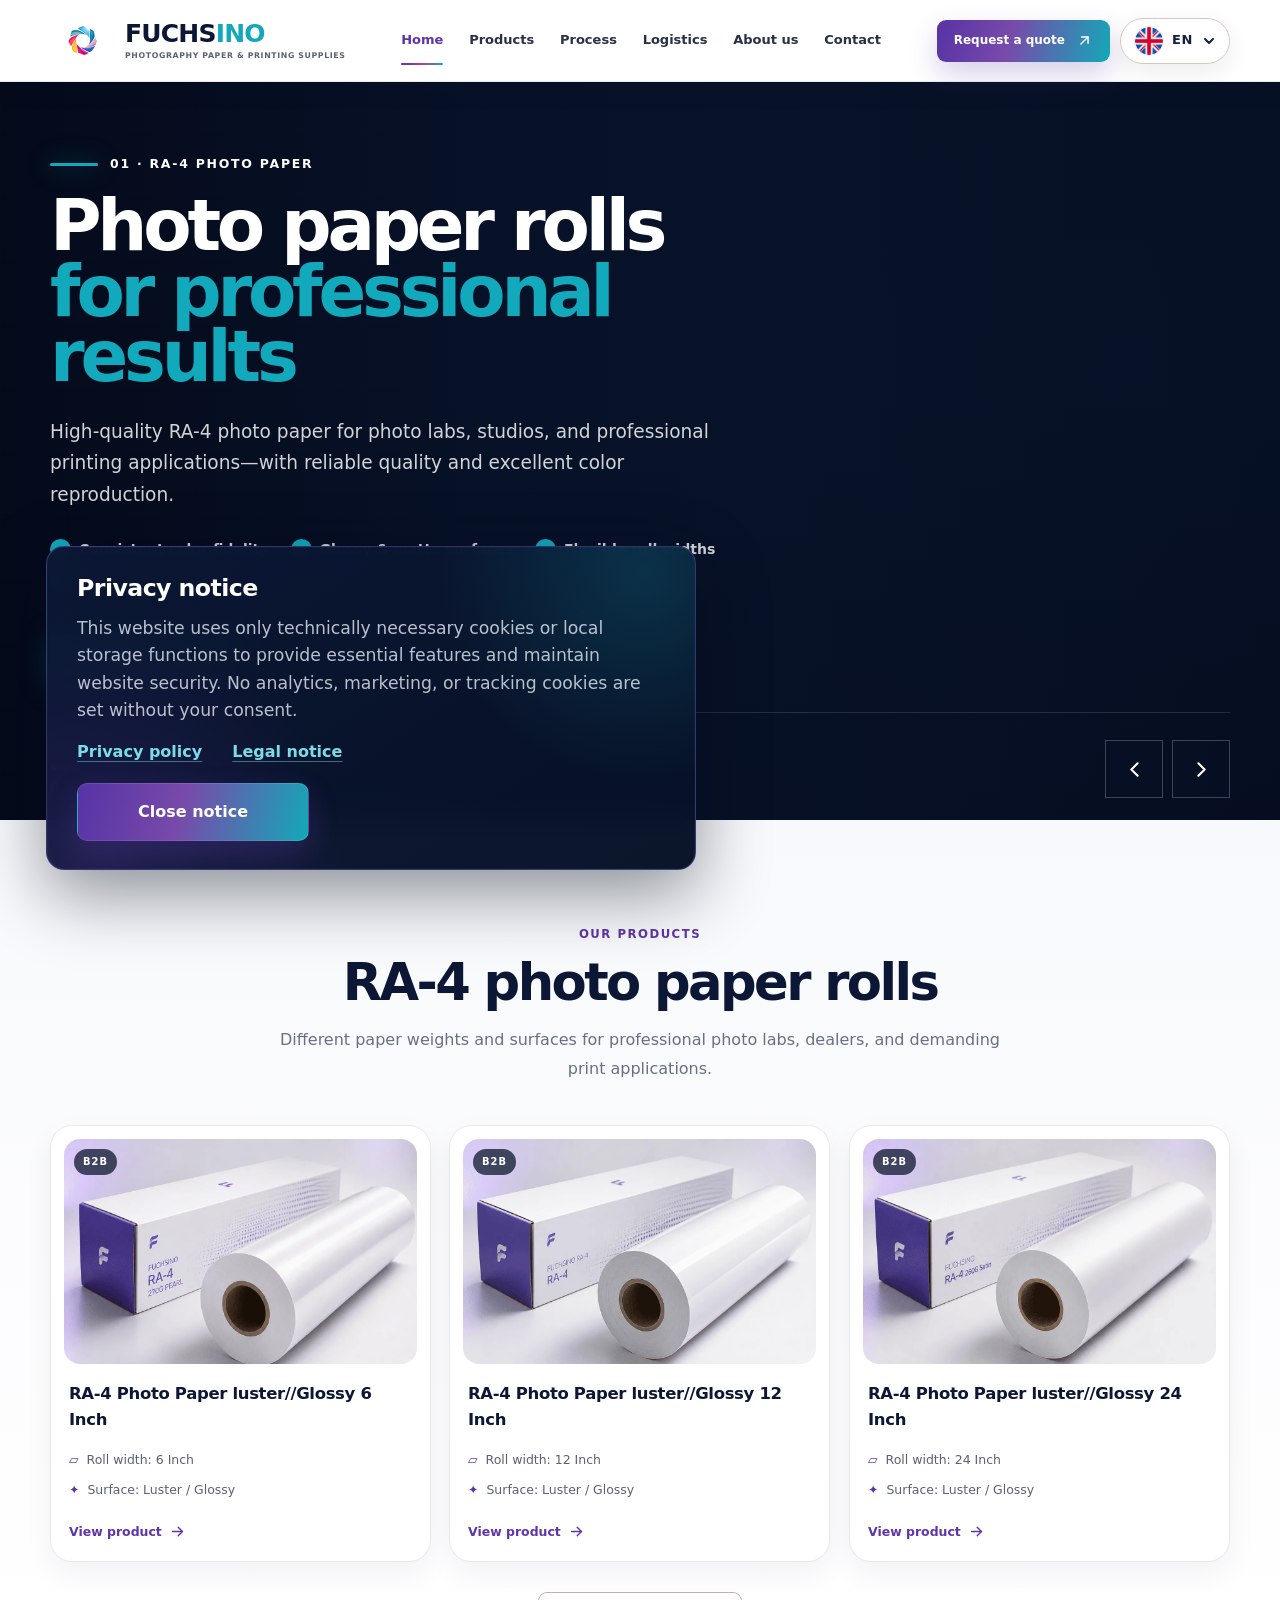
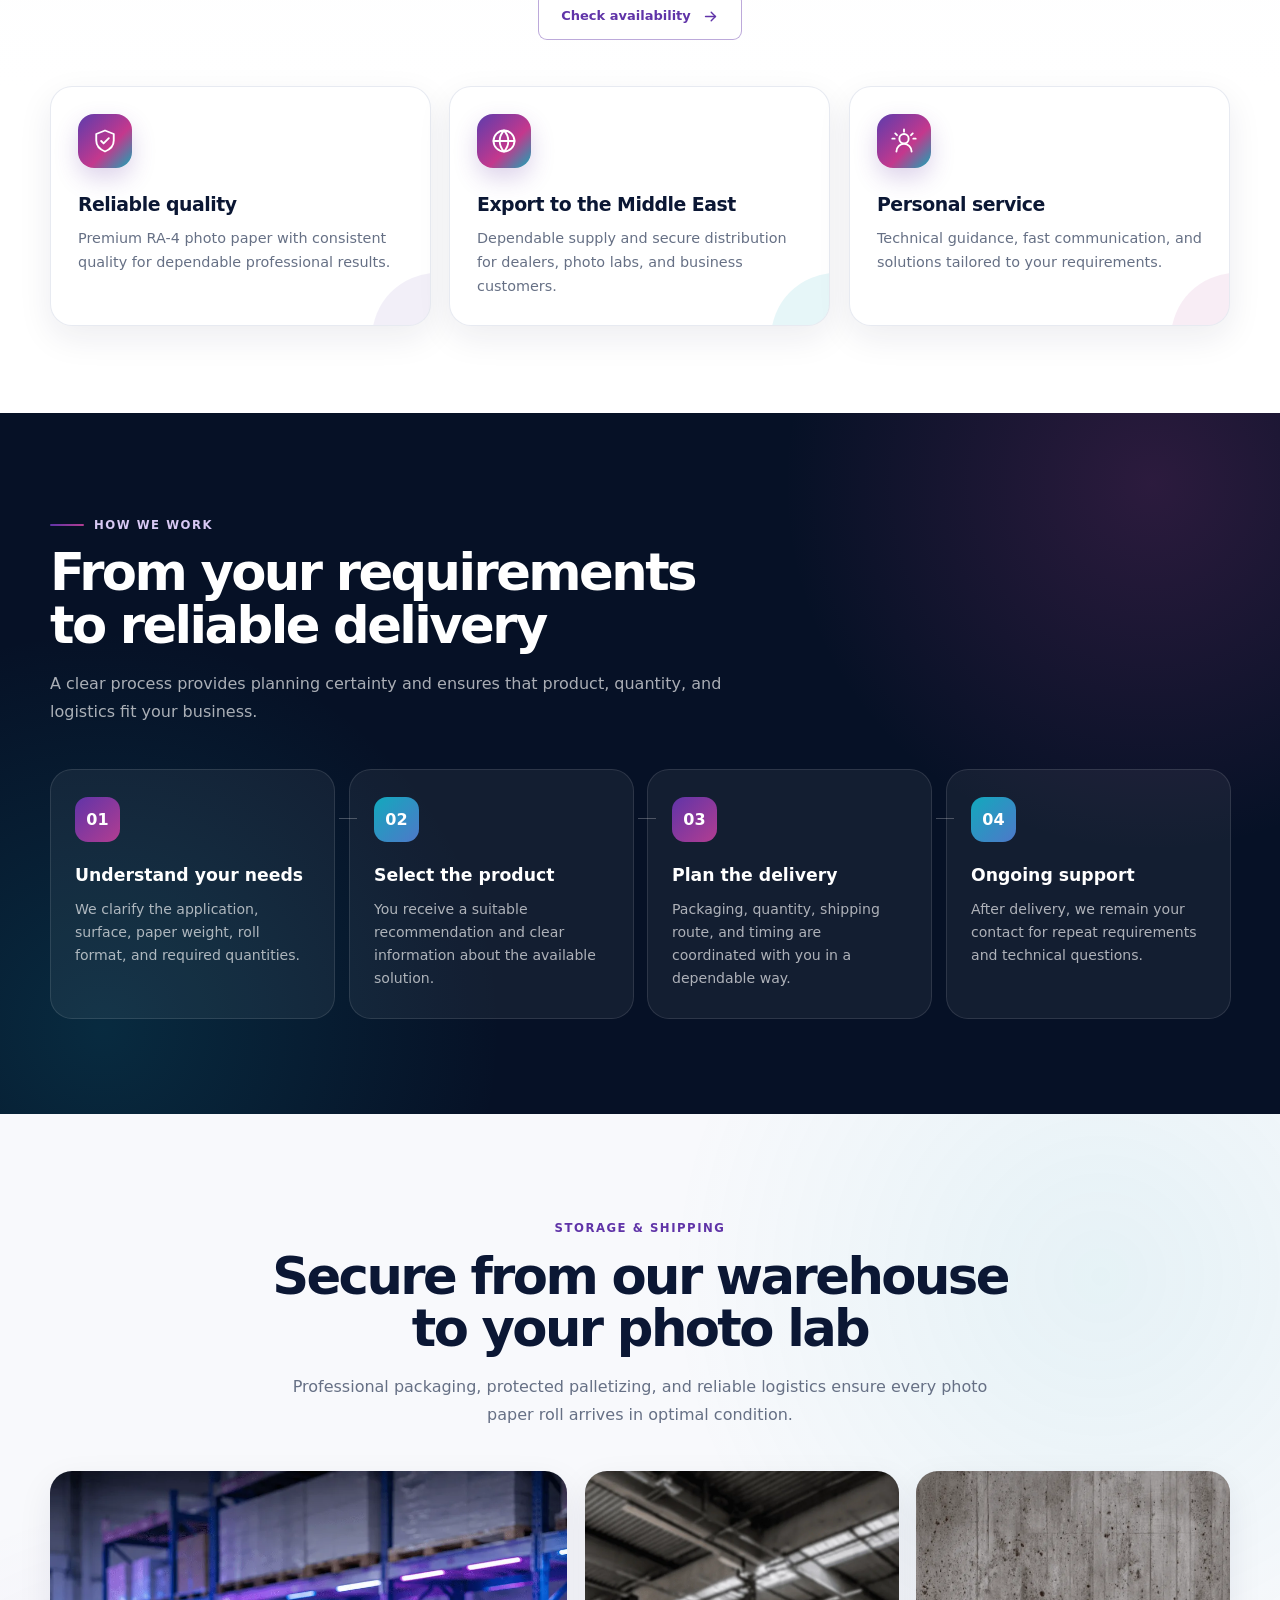
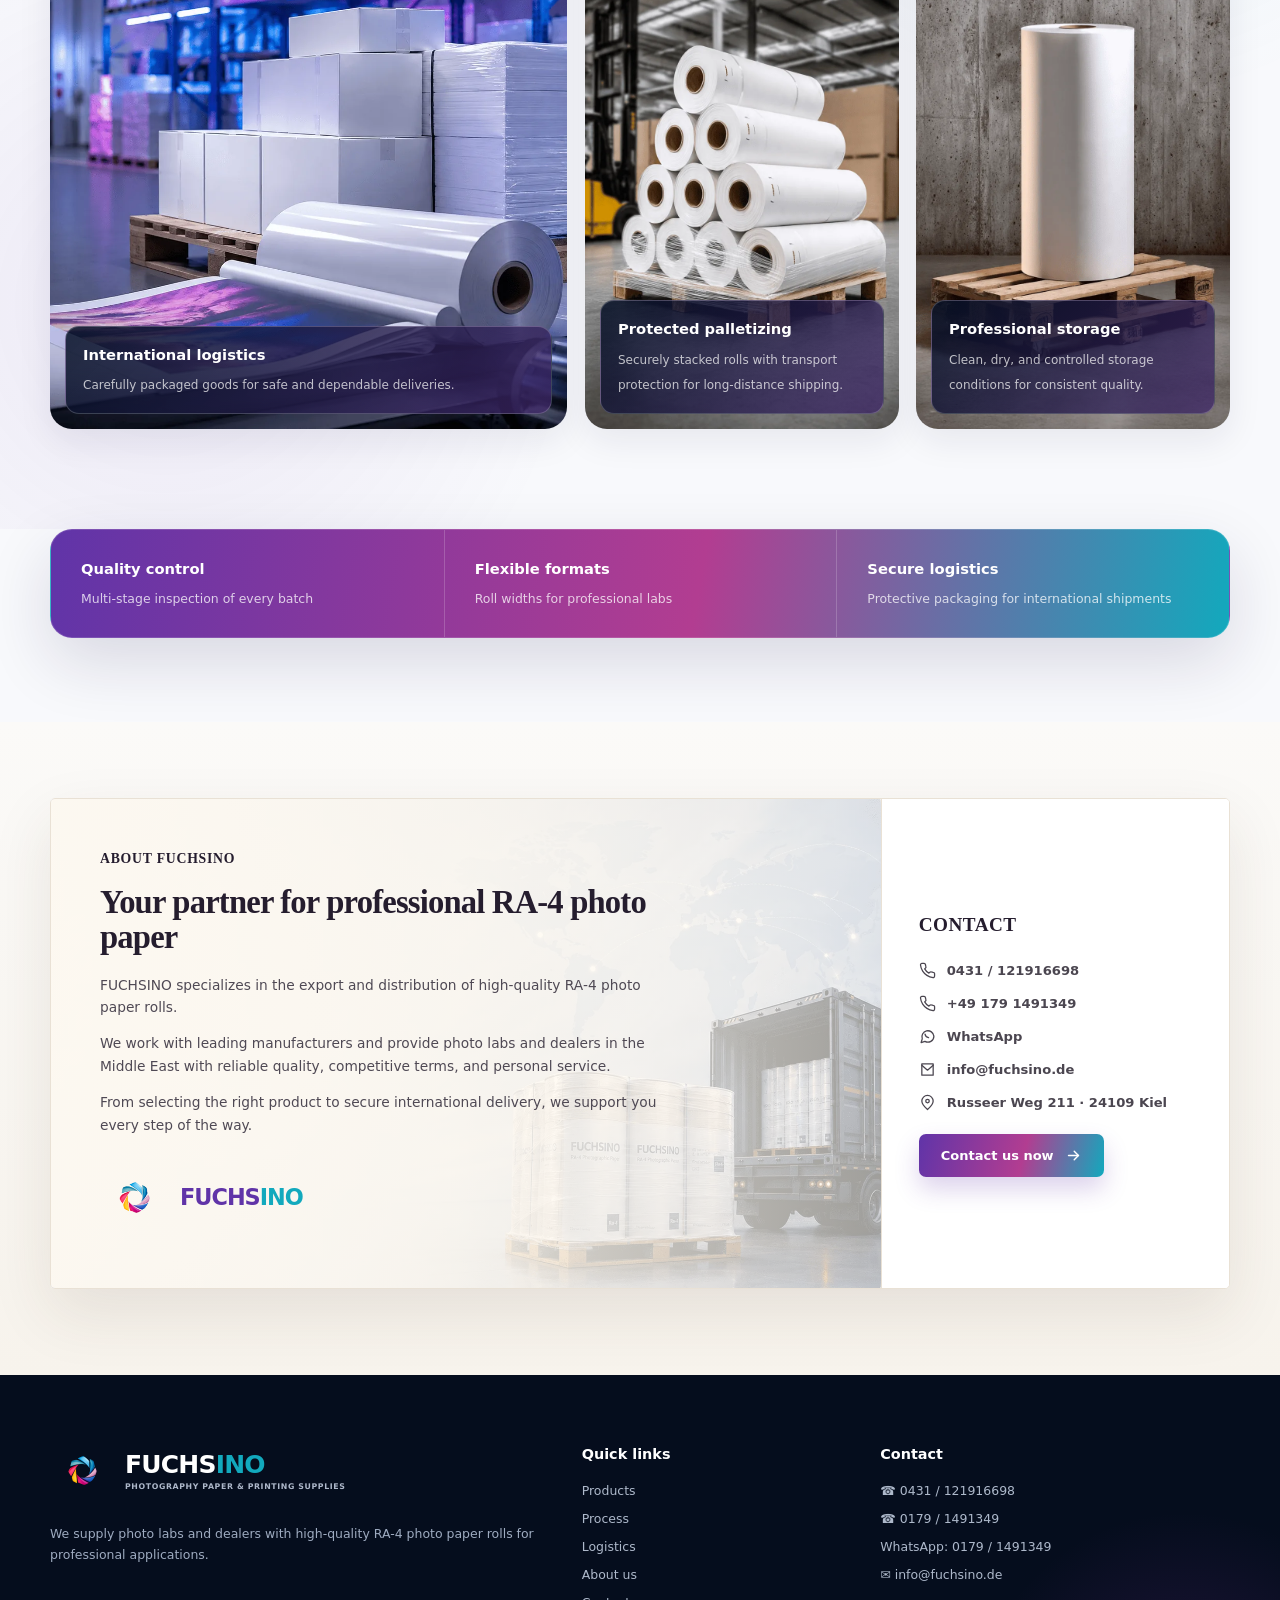
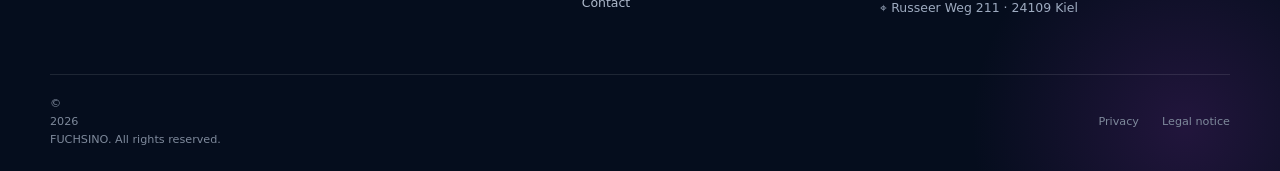
==== commit f3173027: "Add files via upload" ====
--- a/index.html
+++ b/index.html
@@ -1,101 +1,114 @@
-<!doctype html>
-<html lang="de">
+<!DOCTYPE html>
+
+<html lang="en">
 <head>
 <meta charset="utf-8"/>
 <meta content="width=device-width, initial-scale=1, viewport-fit=cover" name="viewport"/>
-<title>RA-4 Fotopapier &amp; Fotopapierrollen | FUCHSINO</title>
-<meta content="FUCHSINO liefert professionelles RA-4 Fotopapier in Rollen für Fotolabore und Händler – mit zuverlässiger Qualität, Beratung und Export in den Nahen Osten." name="description"/>
+<title>RA-4 Photo Paper &amp; Photo Paper Rolls | FUCHSINO</title>
+<meta content="FUCHSINO supplies professional RA-4 photo paper rolls to photo labs and dealers—with reliable quality, expert support, and export to the Middle East." name="description"/>
 <meta content="index,follow,max-image-preview:large,max-snippet:-1,max-video-preview:-1" name="robots"/>
 <meta content="FUCHSINO" name="author"/>
 <meta content="FUCHSINO" name="application-name"/>
 <meta content="#081429" name="theme-color"/>
-<link href="https://fuchsino.de/" rel="canonical"/>
-<link href="https://fuchsino.de/" hreflang="de-DE" rel="alternate"/>
-<link href="https://fuchsino.de/" hreflang="x-default" rel="alternate"/>
-<link href="favicon.ico?v=2" rel="icon" sizes="any"/>
-<link href="favicon-32x32.png?v=2" rel="icon" sizes="32x32" type="image/png"/>
-<link href="apple-touch-icon.png?v=2" rel="apple-touch-icon" sizes="180x180"/>
-<link href="site.webmanifest" rel="manifest"/>
+<link href="https://fuchsino.de/en/" rel="canonical"/>
+<link href="../favicon.ico?v=2" rel="icon" sizes="any"/>
+<link href="../favicon-32x32.png?v=2" rel="icon" sizes="32x32" type="image/png"/>
+<link href="../apple-touch-icon.png?v=2" rel="apple-touch-icon" sizes="180x180"/>
+<link href="../site.webmanifest" rel="manifest"/>
 <meta content="website" property="og:type"/>
-<meta content="de_DE" property="og:locale"/>
+<meta content="en_US" property="og:locale"/>
 <meta content="FUCHSINO" property="og:site_name"/>
-<meta content="RA-4 Fotopapier &amp; Fotopapierrollen | FUCHSINO" property="og:title"/>
-<meta content="Professionelles RA-4 Fotopapier in Rollen für Fotolabore und Händler – zuverlässige Qualität, Beratung und internationale Logistik." property="og:description"/>
-<meta content="https://fuchsino.de/" property="og:url"/>
+<meta content="RA-4 Photo Paper &amp; Photo Paper Rolls | FUCHSINO" property="og:title"/>
+<meta content="Professional RA-4 photo paper rolls for photo labs and dealers—reliable quality, expert support, and international logistics." property="og:description"/>
+<meta content="https://fuchsino.de/en/" property="og:url"/>
 <meta content="https://fuchsino.de/hero-1-ra4-paper.png" property="og:image"/>
 <meta content="1672" property="og:image:width"/>
 <meta content="941" property="og:image:height"/>
-<meta content="FUCHSINO RA-4 Fotopapier in Rollen" property="og:image:alt"/>
+<meta content="FUCHSINO RA-4 photo paper rolls" property="og:image:alt"/>
 <meta content="summary_large_image" name="twitter:card"/>
-<meta content="RA-4 Fotopapier &amp; Fotopapierrollen | FUCHSINO" name="twitter:title"/>
-<meta content="Professionelles RA-4 Fotopapier in Rollen mit zuverlässiger Logistik und persönlicher Beratung." name="twitter:description"/>
+<meta content="RA-4 Photo Paper &amp; Photo Paper Rolls | FUCHSINO" name="twitter:title"/>
+<meta content="Professional RA-4 photo paper rolls with reliable logistics and personal support." name="twitter:description"/>
 <meta content="https://fuchsino.de/hero-1-ra4-paper.png" name="twitter:image"/>
-<script type="application/ld+json">
-  {
-    "@context": "https://schema.org",
-    "@graph": [
-      {
-        "@type": "Organization",
-        "@id": "https://fuchsino.de/#organization",
-        "name": "FUCHSINO",
-        "url": "https://fuchsino.de/",
-        "logo": {
-          "@type": "ImageObject",
-          "url": "https://fuchsino.de/logo.png",
-          "width": 1024,
-          "height": 1024
+<script type="application/ld+json">{
+  "@context": "https://schema.org",
+  "@graph": [
+    {
+      "@type": "Organization",
+      "@id": "https://fuchsino.de/#organization",
+      "name": "FUCHSINO",
+      "url": "https://fuchsino.de/",
+      "logo": {
+        "@type": "ImageObject",
+        "url": "https://fuchsino.de/logo.png",
+        "width": 1024,
+        "height": 1024
+      },
+      "description": "Supplier of professional RA-4 photo paper rolls for photo labs and dealers with international logistics.",
+      "email": "info@fuchsino.de",
+      "telephone": "+49 179 1491349",
+      "address": {
+        "@type": "PostalAddress",
+        "streetAddress": "Russeer Weg 211",
+        "postalCode": "24109",
+        "addressLocality": "Kiel",
+        "addressCountry": "DE"
+      },
+      "contactPoint": [
+        {
+          "@type": "ContactPoint",
+          "telephone": "+49 431 121916698",
+          "contactType": "customer service",
+          "email": "info@fuchsino.de",
+          "availableLanguage": [
+            "de",
+            "en"
+          ]
         },
-        "description": "Anbieter von professionellem RA-4 Fotopapier in Rollen für Fotolabore und Händler mit internationaler Logistik.",
-        "email": "info@fuchsino.de",
-        "telephone": "+49 179 1491349",
-        "address": {
-          "@type": "PostalAddress",
-          "streetAddress": "Russeer Weg 211",
-          "postalCode": "24109",
-          "addressLocality": "Kiel",
-          "addressCountry": "DE"
-        },
-        "contactPoint": [
-          {
-            "@type": "ContactPoint",
-            "telephone": "+49 431 121916698",
-            "contactType": "customer service",
-            "email": "info@fuchsino.de",
-            "availableLanguage": ["de"]
-          },
-          {
-            "@type": "ContactPoint",
-            "telephone": "+49 179 1491349",
-            "contactType": "sales",
-            "email": "info@fuchsino.de",
-            "availableLanguage": ["de"]
-          }
-        ],
-        "areaServed": ["DE", "IQ", "Middle East"]
+        {
+          "@type": "ContactPoint",
+          "telephone": "+49 179 1491349",
+          "contactType": "sales",
+          "email": "info@fuchsino.de",
+          "availableLanguage": [
+            "de",
+            "en"
+          ]
+        }
+      ],
+      "areaServed": [
+        "DE",
+        "IQ",
+        "Middle East"
+      ]
+    },
+    {
+      "@type": "WebSite",
+      "@id": "https://fuchsino.de/#website",
+      "url": "https://fuchsino.de/",
+      "name": "FUCHSINO",
+      "publisher": {
+        "@id": "https://fuchsino.de/#organization"
       },
-      {
-        "@type": "WebSite",
-        "@id": "https://fuchsino.de/#website",
-        "url": "https://fuchsino.de/",
-        "name": "FUCHSINO",
-        "publisher": {"@id": "https://fuchsino.de/#organization"},
-        "inLanguage": "de-DE"
+      "inLanguage": "en"
+    },
+    {
+      "@type": "WebPage",
+      "@id": "https://fuchsino.de/en/#webpage",
+      "url": "https://fuchsino.de/en/",
+      "name": "RA-4 Photo Paper & Photo Paper Rolls | FUCHSINO",
+      "isPartOf": {
+        "@id": "https://fuchsino.de/#website"
       },
-      {
-        "@type": "WebPage",
-        "@id": "https://fuchsino.de/#webpage",
-        "url": "https://fuchsino.de/",
-        "name": "RA-4 Fotopapier & Fotopapierrollen | FUCHSINO",
-        "isPartOf": {"@id": "https://fuchsino.de/#website"},
-        "about": {"@id": "https://fuchsino.de/#organization"},
-        "description": "Professionelles RA-4 Fotopapier in Rollen für Fotolabore und Händler mit zuverlässiger Qualität, Beratung und internationaler Logistik.",
-        "inLanguage": "de-DE"
-      }
-    ]
-  }
-  </script>
-<link as="image" fetchpriority="high" href="hero-1-ra4-paper-mobile.webp" media="(max-width: 620px)" rel="preload" type="image/webp"/>
-<link as="image" fetchpriority="high" href="hero-1-ra4-paper.webp" media="(min-width: 621px)" rel="preload" type="image/webp"/>
+      "about": {
+        "@id": "https://fuchsino.de/#organization"
+      },
+      "description": "Professional RA-4 photo paper rolls for photo labs and dealers with reliable quality, support, and international logistics.",
+      "inLanguage": "en"
+    }
+  ]
+}</script>
+<link as="image" fetchpriority="high" href="../hero-1-ra4-paper-mobile.webp" media="(max-width: 620px)" rel="preload" type="image/webp"/>
+<link as="image" fetchpriority="high" href="../hero-1-ra4-paper.webp" media="(min-width: 621px)" rel="preload" type="image/webp"/>
 <style>
     :root {
       --ink: #0b1734;
@@ -415,7 +428,7 @@
 
     /* Products */
     .products-section { padding: 100px 0 46px; background: linear-gradient(180deg,#f8f9fc,#fff); }
-    .product-grid { display: grid; grid-template-columns: repeat(4,1fr); gap: 18px; }
+    .product-grid { display: grid; grid-template-columns: repeat(3,1fr); gap: 18px; }
     .product-card { position: relative; display: flex; flex-direction: column; min-width: 0; padding: 13px 13px 19px; border: 1px solid var(--line); border-radius: var(--radius-md); background: #fff; box-shadow: 0 11px 28px rgba(30,27,74,.055); overflow: hidden; transition: transform .25s, box-shadow .25s, border-color .25s; }
     .product-card:hover { transform: translateY(-7px); border-color: rgba(96,52,168,.28); box-shadow: var(--shadow-md); }
     .product-card::before { content: "B2B"; position: absolute; z-index: 3; top: 23px; left: 23px; padding: 5px 9px; border-radius: 999px; color: #fff; background: rgba(6,17,38,.72); font-size: .62rem; font-weight: 850; letter-spacing: .1em; }
@@ -606,7 +619,7 @@
       *, *::before, *::after { scroll-behavior: auto !important; animation-duration: .001ms !important; animation-iteration-count: 1 !important; transition-duration: .001ms !important; }
     }
 
-    /* Datenschutz-Hinweis beim ersten Besuch – im FUCHSINO Design */
+    /* Privacy notice on first visit – FUCHSINO design */
     .privacy-notice {
       position: fixed;
       left: clamp(18px, 3.6vw, 56px);
@@ -715,131 +728,130 @@
   .hero-slide.is-active .hero-kicker, .hero-slide.is-active .hero-title, .hero-slide.is-active .hero-copy, .hero-slide.is-active .hero-meta, .hero-slide.is-active .hero-actions { opacity: 1; transform: none; }
   .reveal { opacity: 1; transform: none; }
 </style></noscript>
-</head>
+<link href="../language-switcher.css?v=2" rel="stylesheet"/><script defer="True" src="../language-switcher.js?v=2"></script><link href="https://fuchsino.de/" hreflang="de-DE" rel="alternate"/><link href="https://fuchsino.de/en/" hreflang="en" rel="alternate"/><link href="https://fuchsino.de/" hreflang="x-default" rel="alternate"/></head>
 <body>
-<a class="skip-link" href="#main">Zum Inhalt springen</a>
+<a class="skip-link" href="#main">Skip to content</a>
 <header class="site-header" id="top">
 <div class="nav-shell container">
-<a aria-label="FUCHSINO Startseite" class="brand" href="#top">
-<img alt="FUCHSINO Logo" class="brand-logo" decoding="async" height="1024" src="logo.png" width="1024"/>
+<a aria-label="FUCHSINO home page" class="brand" href="#top">
+<img alt="FUCHSINO logo" class="brand-logo" decoding="async" height="1024" src="../logo.png" width="1024"/>
 <span class="brand-copy"><strong>FUCHS<span>INO</span></strong><small>PHOTOGRAPHY PAPER &amp; PRINTING SUPPLIES</small></span>
 </a>
-<button aria-expanded="false" aria-label="Menü öffnen" class="menu-toggle" type="button"><span></span><span></span><span></span></button>
-<nav aria-label="Hauptnavigation" class="main-nav">
-<a aria-current="page" class="active" href="#top">Startseite</a>
-<a href="#products">Produkte</a>
-<a href="#process">Ablauf</a>
-<a href="#logistics">Logistik</a>
-<a href="#about">Über uns</a>
-<a href="#contact">Kontakt</a>
+<button aria-expanded="false" aria-label="Open menu" class="menu-toggle" type="button"><span></span><span></span><span></span></button>
+<nav aria-label="Main navigation" class="main-nav">
+<a aria-current="page" class="active" href="#top">Home</a>
+<a href="#products">Products</a>
+<a href="#process">Process</a>
+<a href="#logistics">Logistics</a>
+<a href="#about">About us</a>
+<a href="contact.html">Contact</a>
 </nav>
 <div class="nav-actions">
-<a class="btn btn-primary btn-small" href="#contact">Angebot anfordern <svg aria-hidden="true" class="arrow-icon" viewbox="0 0 24 24"><path d="M7 17 17 7"></path><path d="M8 7h9v9"></path></svg></a>
-</div>
+<a class="btn btn-primary btn-small" href="contact.html">Request a quote <svg aria-hidden="true" class="arrow-icon" viewbox="0 0 24 24"><path d="M7 17 17 7"></path><path d="M8 7h9v9"></path></svg></a>
+<div class="language-switcher"><button aria-expanded="false" aria-haspopup="menu" aria-label="Choose language" class="language-trigger" type="button"><span class="flag" aria-hidden="true"><img src="../united-kingdom.png" alt=""></span><span class="lang-code">EN</span><svg aria-hidden="true" class="chevron" viewbox="0 0 12 12"><path d="m2 4 4 4 4-4"></path></svg></button><div aria-label="Languages" class="language-menu" role="menu"><a class="language-option" data-lang="de" data-preserve-hash="true" href="../index.html" role="menuitem"><span class="flag" aria-hidden="true"><img src="../flags.png" alt=""></span><span class="lang-name"><strong>Deutsch</strong><small>DE</small></span><span aria-hidden="true" class="check">✓</span></a><a class="language-option is-active" data-lang="en" data-preserve-hash="true" href="index.html" role="menuitem"><span class="flag" aria-hidden="true"><img src="../united-kingdom.png" alt=""></span><span class="lang-name"><strong>English</strong><small>EN</small></span><span aria-hidden="true" class="check">✓</span></a></div></div></div>
 </div>
 </header>
 <main id="main">
-<section aria-label="FUCHSINO Leistungen" aria-roledescription="carousel" class="hero-slider" id="hero">
+<section aria-label="FUCHSINO services" aria-roledescription="carousel" class="hero-slider" id="hero">
 <div class="hero-track">
 <article aria-hidden="false" class="hero-slide is-active" data-slide="0">
-<div class="hero-media"><picture><source media="(max-width: 620px)" srcset="hero-1-ra4-paper-mobile.webp" type="image/webp"/><img alt="Hochglänzende RA-4 Fotopapierrolle" decoding="async" fetchpriority="high" height="941" loading="eager" src="hero-1-ra4-paper.webp" width="1672"/></picture></div>
+<div class="hero-media"><picture><source media="(max-width: 620px)" srcset="../hero-1-ra4-paper-mobile.webp" type="image/webp"/><img alt="Hochglänzende RA-4 photo paperrolle" decoding="async" fetchpriority="high" height="941" loading="eager" src="../hero-1-ra4-paper.webp" width="1672"/></picture></div>
 <div class="container hero-inner"><div class="hero-content">
-<p class="hero-kicker">01 · RA-4 Fotopapier</p>
-<h1 class="hero-title long">Fotopapier in Rollen <span>für professionelle Ergebnisse</span></h1>
-<p class="hero-copy">Hochwertiges RA-4 Fotopapier für Fotolabore, Studios und professionelle Druckanwendungen – mit zuverlässiger Qualität und überzeugender Farbwiedergabe.</p>
-<div aria-label="Vorteile" class="hero-meta"><span>Konstante Farbtreue</span><span>Glänzende &amp; matte Oberflächen</span><span>Flexible Rollenbreiten</span><span>Professionelle Anwendungen</span></div>
-<div class="hero-actions"><a class="btn btn-primary" href="#contact">Angebot anfordern <svg aria-hidden="true" class="arrow-icon" viewbox="0 0 24 24"><path d="M5 12h14"></path><path d="m13 6 6 6-6 6"></path></svg></a><a class="btn btn-secondary" href="#products">Produkte ansehen <svg aria-hidden="true" class="arrow-icon" viewbox="0 0 24 24"><path d="M7 17 17 7"></path><path d="M8 7h9v9"></path></svg></a></div>
+<p class="hero-kicker">01 · RA-4 Photo Paper</p>
+<h1 class="hero-title long">Photo paper rolls <span>for professional results</span></h1>
+<p class="hero-copy">High-quality RA-4 photo paper for photo labs, studios, and professional printing applications—with reliable quality and excellent color reproduction.</p>
+<div aria-label="Benefits" class="hero-meta"><span>Consistent color fidelity</span><span>Glossy &amp; matte surfaces</span><span>Flexible roll widths</span><span>Professional applications</span></div>
+<div class="hero-actions"><a class="btn btn-primary" href="contact.html">Request a quote <svg aria-hidden="true" class="arrow-icon" viewbox="0 0 24 24"><path d="M5 12h14"></path><path d="m13 6 6 6-6 6"></path></svg></a><a class="btn btn-secondary" href="#products">View products <svg aria-hidden="true" class="arrow-icon" viewbox="0 0 24 24"><path d="M7 17 17 7"></path><path d="M8 7h9v9"></path></svg></a></div>
 </div></div>
 </article>
 <article aria-hidden="true" class="hero-slide" data-slide="1">
-<div class="hero-media"><picture><source media="(max-width: 620px)" srcset="hero-2-export-logistics-mobile.webp" type="image/webp"/><img alt="Verpacktes Fotopapier und Logistik im Lager" decoding="async" height="941" loading="lazy" src="hero-2-export-logistics.webp" width="1672"/></picture></div>
+<div class="hero-media"><picture><source media="(max-width: 620px)" srcset="../hero-2-export-logistics-mobile.webp" type="image/webp"/><img alt="Packaged photo paper and warehouse logistics" decoding="async" height="941" loading="lazy" src="../hero-2-export-logistics.webp" width="1672"/></picture></div>
 <div class="container hero-inner"><div class="hero-content">
-<p class="hero-kicker">02 · Export &amp; Vertrieb</p>
-<h2 class="hero-title long">Zuverlässige Versorgung <span>für den Nahen Osten</span></h2>
-<p class="hero-copy">FUCHSINO verbindet hochwertige Fotopapier-Produkte mit sicherer Logistik, persönlicher Betreuung und planbaren Lieferlösungen für Geschäftskunden.</p>
-<div aria-label="Vorteile" class="hero-meta"><span>Sichere Schutzverpackung</span><span>Planbare Lieferzeiten</span><span>Großhandelslösungen</span><span>Persönliche Betreuung</span></div>
-<div class="hero-actions"><a class="btn btn-primary" href="#contact">Lieferung anfragen <svg aria-hidden="true" class="arrow-icon" viewbox="0 0 24 24"><path d="M5 12h14"></path><path d="m13 6 6 6-6 6"></path></svg></a><a class="btn btn-secondary" href="#logistics">Logistik ansehen <svg aria-hidden="true" class="arrow-icon" viewbox="0 0 24 24"><path d="M7 17 17 7"></path><path d="M8 7h9v9"></path></svg></a></div>
+<p class="hero-kicker">02 · Export &amp; Distribution</p>
+<h2 class="hero-title long">Reliable supply <span>for the Middle East</span></h2>
+<p class="hero-copy">FUCHSINO combines high-quality photo paper products with secure logistics, personal support, and dependable delivery solutions for business customers.</p>
+<div aria-label="Benefits" class="hero-meta"><span>Secure protective packaging</span><span>Dependable delivery schedules</span><span>Wholesale solutions</span><span>Personal support</span></div>
+<div class="hero-actions"><a class="btn btn-primary" href="contact.html">Request delivery <svg aria-hidden="true" class="arrow-icon" viewbox="0 0 24 24"><path d="M5 12h14"></path><path d="m13 6 6 6-6 6"></path></svg></a><a class="btn btn-secondary" href="#logistics">View logistics <svg aria-hidden="true" class="arrow-icon" viewbox="0 0 24 24"><path d="M7 17 17 7"></path><path d="M8 7h9v9"></path></svg></a></div>
 </div></div>
 </article>
 <article aria-hidden="true" class="hero-slide" data-slide="2">
-<div class="hero-media"><picture><source media="(max-width: 620px)" srcset="hero-3-quality-service-mobile.webp" type="image/webp"/><img alt="Qualitätsprüfung von professionellen Fotoabzügen" decoding="async" height="941" loading="lazy" src="hero-3-quality-service.webp" width="1672"/></picture></div>
+<div class="hero-media"><picture><source media="(max-width: 620px)" srcset="../hero-3-quality-service-mobile.webp" type="image/webp"/><img alt="Quality inspection of professional photo prints" decoding="async" height="941" loading="lazy" src="../hero-3-quality-service.webp" width="1672"/></picture></div>
 <div class="container hero-inner"><div class="hero-content">
-<p class="hero-kicker">03 · Beratung &amp; Service</p>
-<h2 class="hero-title">Die passende Lösung <span>für Ihren Bedarf</span></h2>
-<p class="hero-copy">Von der Produktauswahl bis zur laufenden Versorgung begleiten wir Sie mit technischer Beratung, Qualitätskontrolle und verlässlichem Kundenservice.</p>
-<div aria-label="Vorteile" class="hero-meta"><span>Individuelle Produktempfehlung</span><span>Bedarfs- &amp; Mengenplanung</span><span>Mehrstufige Qualitätskontrolle</span><span>Langfristige Partnerschaft</span></div>
-<div class="hero-actions"><a class="btn btn-primary" href="#contact">Beratung vereinbaren <svg aria-hidden="true" class="arrow-icon" viewbox="0 0 24 24"><path d="M5 12h14"></path><path d="m13 6 6 6-6 6"></path></svg></a><a class="btn btn-secondary" href="#about">Über FUCHSINO <svg aria-hidden="true" class="arrow-icon" viewbox="0 0 24 24"><path d="M7 17 17 7"></path><path d="M8 7h9v9"></path></svg></a></div>
+<p class="hero-kicker">03 · Consulting &amp; Service</p>
+<h2 class="hero-title">The right solution <span>for your requirements</span></h2>
+<p class="hero-copy">From product selection to ongoing supply, we support you with technical guidance, quality control, and reliable customer service.</p>
+<div aria-label="Benefits" class="hero-meta"><span>Individual product recommendations</span><span>Demand &amp; quantity planning</span><span>Multi-stage quality control</span><span>Long-term partnership</span></div>
+<div class="hero-actions"><a class="btn btn-primary" href="contact.html">Arrange a consultation <svg aria-hidden="true" class="arrow-icon" viewbox="0 0 24 24"><path d="M5 12h14"></path><path d="m13 6 6 6-6 6"></path></svg></a><a class="btn btn-secondary" href="#about">About FUCHSINO <svg aria-hidden="true" class="arrow-icon" viewbox="0 0 24 24"><path d="M7 17 17 7"></path><path d="M8 7h9v9"></path></svg></a></div>
 </div></div>
 </article>
 </div>
-<div aria-label="Hero-Slider Steuerung" class="hero-controls">
-<div aria-label="Hero-Inhalt auswählen" class="hero-dots" role="tablist">
-<button aria-label="RA-4 Fotopapier anzeigen" aria-selected="true" class="hero-dot is-active" data-slide-to="0" role="tab" type="button"></button>
-<button aria-label="Export und Vertrieb anzeigen" aria-selected="false" class="hero-dot" data-slide-to="1" role="tab" type="button"></button>
-<button aria-label="Beratung und Service anzeigen" aria-selected="false" class="hero-dot" data-slide-to="2" role="tab" type="button"></button>
-</div>
-<div class="hero-nav"><button aria-label="Vorheriger Slide" class="hero-arrow" id="heroPrev" type="button"><svg aria-hidden="true" viewbox="0 0 24 24"><path d="m15 18-6-6 6-6"></path></svg></button><button aria-label="Nächster Slide" class="hero-arrow" id="heroNext" type="button"><svg aria-hidden="true" viewbox="0 0 24 24"><path d="m9 18 6-6-6-6"></path></svg></button></div>
+<div aria-label="Hero slider controls" class="hero-controls">
+<div aria-label="Select hero content" class="hero-dots" role="tablist">
+<button aria-label="Show RA-4 photo paper" aria-selected="true" class="hero-dot is-active" data-slide-to="0" role="tab" type="button"></button>
+<button aria-label="Show export and distribution" aria-selected="false" class="hero-dot" data-slide-to="1" role="tab" type="button"></button>
+<button aria-label="Show consulting and service" aria-selected="false" class="hero-dot" data-slide-to="2" role="tab" type="button"></button>
+</div>
+<div class="hero-nav"><button aria-label="Previous slide" class="hero-arrow" id="heroPrev" type="button"><svg aria-hidden="true" viewbox="0 0 24 24"><path d="m15 18-6-6 6-6"></path></svg></button><button aria-label="Next slide" class="hero-arrow" id="heroNext" type="button"><svg aria-hidden="true" viewbox="0 0 24 24"><path d="m9 18 6-6-6-6"></path></svg></button></div>
 <div aria-live="polite" class="hero-count"><strong id="heroCurrent">01</strong> / 03</div>
 </div>
 </section>
 <section class="products-section" id="products">
 <div class="container">
-<div class="section-head reveal"><p class="section-kicker centered">Unsere Produkte</p><h2 class="section-title">RA-4 Fotopapier in Rollen</h2><p class="section-intro">Verschiedene Flächengewichte und Oberflächen für professionelle Fotolabore, Händler und anspruchsvolle Druckanwendungen.</p></div>
+<div class="section-head reveal"><p class="section-kicker centered">Our products</p><h2 class="section-title">RA-4 photo paper rolls</h2><p class="section-intro">Different paper weights and surfaces for professional photo labs, dealers, and demanding print applications.</p></div>
 <div class="product-grid">
-<article class="product-card reveal"><div class="product-img"><img alt="FUCHSINO RA-4 230G Glossy Rolle" decoding="async" height="1402" loading="lazy" src="assets/images/Unsere.1.webp" width="1122"/></div><h3>RA-4 230G Glossy</h3><p><span>▱</span>Flächengewicht: 230 g/m²</p><p><span>✦</span>Oberfläche: Glänzend</p><a aria-label="RA-4 230G Glossy anfragen" href="#contact">Produkt anfragen <svg aria-hidden="true" class="arrow-icon" viewbox="0 0 24 24"><path d="M5 12h14"></path><path d="m13 6 6 6-6 6"></path></svg></a></article>
-<article class="product-card reveal"><div class="product-img"><img alt="RA-4 Satin Fotopapierrollen" decoding="async" height="1402" loading="lazy" src="assets/images/Unsere.2.webp" width="1122"/></div><h3>RA-4 Satin</h3><p><span>✦</span>Oberfläche: Satin</p><a aria-label="RA-4 Satin anfragen" href="#contact">Produkt anfragen <svg aria-hidden="true" class="arrow-icon" viewbox="0 0 24 24"><path d="M5 12h14"></path><path d="m13 6 6 6-6 6"></path></svg></a></article>
-<article class="product-card reveal"><div class="product-img"><img alt="RA-4 Photopapier glossy 15.2 cm, 30.5 cm, 61 cm" decoding="async" height="1402" loading="lazy" src="assets/images/Unsere.3.webp" width="1122"/></div><h3>RA-4 Photopapier glossy 15.2 cm, 30.5 cm, 61 cm</h3><p><span>✦</span>Oberfläche: Glänzend</p><a aria-label="RA-4 Photopapier glossy anfragen" href="#contact">Produkt anfragen <svg aria-hidden="true" class="arrow-icon" viewbox="0 0 24 24"><path d="M5 12h14"></path><path d="m13 6 6 6-6 6"></path></svg></a></article>
-<article class="product-card reveal"><div class="product-img"><img alt="RA-4 270G Pearl Fotopapierrolle" decoding="async" height="1402" loading="lazy" src="assets/images/Unsere.4.webp" width="1122"/></div><h3>RA-4 270G Pearl</h3><p><span>▱</span>Flächengewicht: 270 g/m²</p><p><span>✦</span>Oberfläche: Pearl</p><a aria-label="RA-4 270G Pearl anfragen" href="#contact">Produkt anfragen <svg aria-hidden="true" class="arrow-icon" viewbox="0 0 24 24"><path d="M5 12h14"></path><path d="m13 6 6 6-6 6"></path></svg></a></article>
-</div>
-<div class="products-cta reveal"><a class="btn btn-outline" href="#contact">Verfügbarkeit anfragen <svg aria-hidden="true" class="arrow-icon" viewbox="0 0 24 24"><path d="M5 12h14"></path><path d="m13 6 6 6-6 6"></path></svg></a></div>
+<article class="product-card reveal"><div class="product-img"><img alt="RA-4 Photo Paper luster//Glossy 6 Inch" decoding="async" height="1402" loading="lazy" src="../assets/images/Unsere.1.webp" width="1122"/></div><h3>RA-4 Photo Paper luster//Glossy 6 Inch</h3><p><span>▱</span>Roll width: 6 Inch</p><p><span>✦</span>Surface: Luster / Glossy</p><a aria-label="View RA-4 Photo Paper luster//Glossy 6 Inch" href="product-6-inch.html">View product <svg aria-hidden="true" class="arrow-icon" viewbox="0 0 24 24"><path d="M5 12h14"></path><path d="m13 6 6 6-6 6"></path></svg></a></article>
+<article class="product-card reveal"><div class="product-img"><img alt="RA-4 Photo Paper luster//Glossy 12 Inch" decoding="async" height="1402" loading="lazy" src="../assets/images/Unsere.2.webp" width="1122"/></div><h3>RA-4 Photo Paper luster//Glossy 12 Inch</h3><p><span>▱</span>Roll width: 12 Inch</p><p><span>✦</span>Surface: Luster / Glossy</p><a aria-label="View RA-4 Photo Paper luster//Glossy 12 Inch" href="product-12-inch.html">View product <svg aria-hidden="true" class="arrow-icon" viewbox="0 0 24 24"><path d="M5 12h14"></path><path d="m13 6 6 6-6 6"></path></svg></a></article>
+<article class="product-card reveal"><div class="product-img"><img alt="RA-4 Photo Paper luster//Glossy 24 Inch" decoding="async" height="1402" loading="lazy" src="../assets/images/Unsere.3.webp" width="1122"/></div><h3>RA-4 Photo Paper luster//Glossy 24 Inch</h3><p><span>▱</span>Roll width: 24 Inch</p><p><span>✦</span>Surface: Luster / Glossy</p><a aria-label="View RA-4 Photo Paper luster//Glossy 24 Inch" href="product-24-inch.html">View product <svg aria-hidden="true" class="arrow-icon" viewbox="0 0 24 24"><path d="M5 12h14"></path><path d="m13 6 6 6-6 6"></path></svg></a></article>
+</div>
+<div class="products-cta reveal"><a class="btn btn-outline" href="contact.html">Check availability <svg aria-hidden="true" class="arrow-icon" viewbox="0 0 24 24"><path d="M5 12h14"></path><path d="m13 6 6 6-6 6"></path></svg></a></div>
 </div>
 </section>
 <section class="feature-strip" id="services">
 <div class="container feature-grid">
-<article class="feature-card reveal"><div class="icon-orb"><svg aria-hidden="true" viewbox="0 0 24 24"><path d="M12 3 4.5 6v5.6c0 4.7 3.2 7.7 7.5 9.4 4.3-1.7 7.5-4.7 7.5-9.4V6L12 3Z"></path><path d="m8.7 12 2.1 2.1 4.5-4.5"></path></svg></div><h2>Zuverlässige Qualität</h2><p>Premium RA-4 Fotopapier mit stabiler Qualität für konstante professionelle Ergebnisse.</p></article>
-<article class="feature-card reveal"><div class="icon-orb"><svg aria-hidden="true" viewbox="0 0 24 24"><circle cx="12" cy="12" r="9"></circle><path d="M3 12h18M12 3c2.4 2.5 3.7 5.5 3.7 9S14.4 18.5 12 21c-2.4-2.5-3.7-5.5-3.7-9S9.6 5.5 12 3Z"></path></svg></div><h2>Export in den Nahen Osten</h2><p>Planbare Versorgung und sichere Distribution für Händler, Fotolabore und Geschäftskunden.</p></article>
-<article class="feature-card reveal"><div class="icon-orb"><svg aria-hidden="true" viewbox="0 0 24 24"><circle cx="12" cy="10" r="4"></circle><path d="M5.5 21a6.5 6.5 0 0 1 13 0M12 2v2M4.5 5.5 6 7M19.5 5.5 18 7M2 10h2M20 10h2"></path></svg></div><h2>Persönlicher Service</h2><p>Technische Beratung, schnelle Kommunikation und Lösungen passend zu Ihrem Bedarf.</p></article>
+<article class="feature-card reveal"><div class="icon-orb"><svg aria-hidden="true" viewbox="0 0 24 24"><path d="M12 3 4.5 6v5.6c0 4.7 3.2 7.7 7.5 9.4 4.3-1.7 7.5-4.7 7.5-9.4V6L12 3Z"></path><path d="m8.7 12 2.1 2.1 4.5-4.5"></path></svg></div><h2>Reliable quality</h2><p>Premium RA-4 photo paper with consistent quality for dependable professional results.</p></article>
+<article class="feature-card reveal"><div class="icon-orb"><svg aria-hidden="true" viewbox="0 0 24 24"><circle cx="12" cy="12" r="9"></circle><path d="M3 12h18M12 3c2.4 2.5 3.7 5.5 3.7 9S14.4 18.5 12 21c-2.4-2.5-3.7-5.5-3.7-9S9.6 5.5 12 3Z"></path></svg></div><h2>Export to the Middle East</h2><p>Dependable supply and secure distribution for dealers, photo labs, and business customers.</p></article>
+<article class="feature-card reveal"><div class="icon-orb"><svg aria-hidden="true" viewbox="0 0 24 24"><circle cx="12" cy="10" r="4"></circle><path d="M5.5 21a6.5 6.5 0 0 1 13 0M12 2v2M4.5 5.5 6 7M19.5 5.5 18 7M2 10h2M20 10h2"></path></svg></div><h2>Personal service</h2><p>Technical guidance, fast communication, and solutions tailored to your requirements.</p></article>
 </div>
 </section>
 <section class="process-section" id="process">
 <div class="container">
-<p class="section-kicker">So arbeiten wir</p><h2 class="section-title">Vom Bedarf bis zur zuverlässigen Lieferung</h2><p class="section-intro">Ein klarer Ablauf schafft Planungssicherheit und sorgt dafür, dass Produkt, Menge und Logistik zu Ihrem Geschäft passen.</p>
+<p class="section-kicker">How we work</p><h2 class="section-title">From your requirements to reliable delivery</h2><p class="section-intro">A clear process provides planning certainty and ensures that product, quantity, and logistics fit your business.</p>
 <div class="process-grid">
-<article class="process-card reveal"><span class="process-step">01</span><h3>Bedarf verstehen</h3><p>Wir klären Anwendung, Oberfläche, Flächengewicht, Rollenformat und gewünschte Mengen.</p></article>
-<article class="process-card reveal"><span class="process-step">02</span><h3>Produkt auswählen</h3><p>Sie erhalten eine passende Empfehlung und transparente Informationen zur verfügbaren Lösung.</p></article>
-<article class="process-card reveal"><span class="process-step">03</span><h3>Lieferung planen</h3><p>Verpackung, Menge, Lieferweg und Zeitrahmen werden gemeinsam und planbar abgestimmt.</p></article>
-<article class="process-card reveal"><span class="process-step">04</span><h3>Langfristig betreuen</h3><p>Auch nach der Lieferung bleiben wir Ansprechpartner für Folgebedarf und technische Fragen.</p></article>
+<article class="process-card reveal"><span class="process-step">01</span><h3>Understand your needs</h3><p>We clarify the application, surface, paper weight, roll format, and required quantities.</p></article>
+<article class="process-card reveal"><span class="process-step">02</span><h3>Select the product</h3><p>You receive a suitable recommendation and clear information about the available solution.</p></article>
+<article class="process-card reveal"><span class="process-step">03</span><h3>Plan the delivery</h3><p>Packaging, quantity, shipping route, and timing are coordinated with you in a dependable way.</p></article>
+<article class="process-card reveal"><span class="process-step">04</span><h3>Ongoing support</h3><p>After delivery, we remain your contact for repeat requirements and technical questions.</p></article>
 </div>
 </div>
 </section>
 <section class="logistics-section" id="logistics">
 <div class="container">
-<div class="section-head reveal"><p class="section-kicker centered">Lagerung &amp; Versand</p><h2 class="section-title">Sicher vom Lager bis zu Ihrem Fotolabor</h2><p class="section-intro">Professionelle Verpackung, geschützte Palettierung und zuverlässige Logistik sorgen dafür, dass jede Fotopapierrolle in optimalem Zustand ankommt.</p></div>
+<div class="section-head reveal"><p class="section-kicker centered">Storage &amp; Shipping</p><h2 class="section-title">Secure from our warehouse to your photo lab</h2><p class="section-intro">Professional packaging, protected palletizing, and reliable logistics ensure every photo paper roll arrives in optimal condition.</p></div>
 <div class="logistics-grid">
-<article class="logistics-card reveal"><img alt="Internationale Logistik" decoding="async" height="1086" loading="lazy" src="assets/images/logistics-international.webp" width="1448"/><div class="logistics-caption"><strong>Internationale Logistik</strong><span>Sorgfältig verpackte Ware für sichere und planbare Lieferungen.</span></div></article>
-<article class="logistics-card reveal"><img alt="Geschützte Palettierung" decoding="async" height="1440" loading="lazy" src="assets/images/logistics-palletizing.webp" width="810"/><div class="logistics-caption"><strong>Geschützte Palettierung</strong><span>Stabil gestapelte Rollen mit Transportschutz für längere Strecken.</span></div></article>
-<article class="logistics-card reveal"><img alt="Professionelle Lagerung" decoding="async" height="1440" loading="lazy" src="assets/images/logistics-storage.webp" width="810"/><div class="logistics-caption"><strong>Professionelle Lagerung</strong><span>Saubere, trockene und kontrollierte Lagerbedingungen für konstante Qualität.</span></div></article>
+<article class="logistics-card reveal"><img alt="International logistics" decoding="async" height="1086" loading="lazy" src="../assets/images/logistics-international.webp" width="1448"/><div class="logistics-caption"><strong>International logistics</strong><span>Carefully packaged goods for safe and dependable deliveries.</span></div></article>
+<article class="logistics-card reveal"><img alt="Protected palletizing" decoding="async" height="1440" loading="lazy" src="../assets/images/logistics-palletizing.webp" width="810"/><div class="logistics-caption"><strong>Protected palletizing</strong><span>Securely stacked rolls with transport protection for long-distance shipping.</span></div></article>
+<article class="logistics-card reveal"><img alt="Professional storage" decoding="async" height="1440" loading="lazy" src="../assets/images/logistics-storage.webp" width="810"/><div class="logistics-caption"><strong>Professional storage</strong><span>Clean, dry, and controlled storage conditions for consistent quality.</span></div></article>
 </div>
 </div>
 </section>
 <section class="quality-band" id="quality">
-<div class="container quality-grid reveal"><div><strong>Qualitätskontrolle</strong><span>Mehrstufige Prüfung jeder Charge</span></div><div><strong>Flexible Formate</strong><span>Rollenbreiten für professionelle Labore</span></div><div><strong>Sichere Logistik</strong><span>Schutzverpackung für internationale Sendungen</span></div></div>
+<div class="container quality-grid reveal"><div><strong>Quality control</strong><span>Multi-stage inspection of every batch</span></div><div><strong>Flexible formats</strong><span>Roll widths for professional labs</span></div><div><strong>Secure logistics</strong><span>Protective packaging for international shipments</span></div></div>
 </section>
 <section class="about-section" id="about">
 <div class="container">
 <div class="about-panel reveal">
 <div class="about-story">
 <div class="about-story-content">
-<p class="about-eyebrow">Über FUCHSINO</p>
-<h2 class="about-heading">Ihr Partner für professionelles RA-4 Fotopapier</h2>
-<p>FUCHSINO ist auf den Export und Vertrieb von hochwertigem RA-4 Fotopapier in Rollen spezialisiert.</p>
-<p>Wir arbeiten mit führenden Herstellern zusammen und bieten Fotolaboren und Händlern im Nahen Osten verlässliche Qualität, wettbewerbsfähige Konditionen und persönlichen Service.</p>
-<p>Von der passenden Produktauswahl bis zur sicheren internationalen Lieferung begleiten wir Sie zuverlässig.</p>
-<div class="about-branding"><img alt="FUCHSINO Logo" class="about-logo" decoding="async" height="1024" loading="lazy" src="logo.png" width="1024"/><span aria-label="FUCHSINO" class="about-wordmark">FUCHS<span>INO</span></span></div>
-</div>
-</div>
-<aside aria-label="Kontakt zu FUCHSINO" class="about-contact-box" id="contact">
-<h3>Kontakt</h3>
+<p class="about-eyebrow">About FUCHSINO</p>
+<h2 class="about-heading">Your partner for professional RA-4 photo paper</h2>
+<p>FUCHSINO specializes in the export and distribution of high-quality RA-4 photo paper rolls.</p>
+<p>We work with leading manufacturers and provide photo labs and dealers in the Middle East with reliable quality, competitive terms, and personal service.</p>
+<p>From selecting the right product to secure international delivery, we support you every step of the way.</p>
+<div class="about-branding"><img alt="FUCHSINO logo" class="about-logo" decoding="async" height="1024" loading="lazy" src="../logo.png" width="1024"/><span aria-label="FUCHSINO" class="about-wordmark">FUCHS<span>INO</span></span></div>
+</div>
+</div>
+<aside aria-label="Contact FUCHSINO" class="about-contact-box" id="contact">
+<h3>Contact</h3>
 <div class="about-contact-list">
 <a class="about-contact-item" href="tel:+49431121916698">
 <svg aria-hidden="true" viewbox="0 0 24 24"><path d="M22 16.92v3a2 2 0 0 1-2.18 2 19.79 19.79 0 0 1-8.63-3.07 19.5 19.5 0 0 1-6-6A19.79 19.79 0 0 1 2.12 4.18 2 2 0 0 1 4.11 2h3a2 2 0 0 1 2 1.72c.12.9.33 1.78.62 2.63a2 2 0 0 1-.45 2.11L8 9.73a16 16 0 0 0 6 6l1.27-1.27a2 2 0 0 1 2.11-.45c.85.29 1.73.5 2.63.62A2 2 0 0 1 22 16.92Z"></path></svg>
@@ -862,7 +874,7 @@
 <span>Russeer Weg 211 · 24109 Kiel</span>
 </div>
 </div>
-<a class="btn about-contact-cta" href="#contact">Jetzt kontaktieren <svg aria-hidden="true" class="arrow-icon" viewbox="0 0 24 24"><path d="M5 12h14"></path><path d="m13 6 6 6-6 6"></path></svg></a>
+<a class="btn about-contact-cta" href="contact.html">Contact us now <svg aria-hidden="true" class="arrow-icon" viewbox="0 0 24 24"><path d="M5 12h14"></path><path d="m13 6 6 6-6 6"></path></svg></a>
 </aside>
 </div>
 </div>
@@ -871,20 +883,20 @@
 <footer class="site-footer">
 <div class="footer-glow"></div>
 <div class="container footer-grid">
-<div class="footer-brand"><a aria-label="FUCHSINO Startseite" class="brand brand-light" href="#top"><img alt="FUCHSINO Logo" class="brand-logo" decoding="async" height="1024" loading="lazy" src="logo.png" width="1024"/><span class="brand-copy"><strong>FUCHS<span>INO</span></strong><small>PHOTOGRAPHY PAPER &amp; PRINTING SUPPLIES</small></span></a><p>Wir beliefern Fotolabore und Händler mit hochwertigem RA-4 Fotopapier in Rollen für professionelle Anwendungen.</p></div>
-<div><h3>Schnelllinks</h3><a href="#products">Produkte</a><a href="#process">Ablauf</a><a href="#logistics">Logistik</a><a href="#about">Über uns</a><a href="#contact">Kontakt</a></div>
-<div><h3>Kontakt</h3><a href="tel:+49431121916698">☎ 0431 / 121916698</a><a href="tel:+491791491349">☎ 0179 / 1491349</a><a href="https://wa.me/491791491349" rel="noopener noreferrer">WhatsApp: 0179 / 1491349</a><a href="mailto:info@fuchsino.de">✉ info@fuchsino.de</a><p>⌖ Russeer Weg 211 · 24109 Kiel</p></div>
-</div>
-<div class="container footer-bottom"><span>© <span id="year"></span> FUCHSINO. Alle Rechte vorbehalten.</span><span><a href="datenschutz.html">Datenschutz</a><a href="impressum.html">Impressum</a></span></div>
+<div class="footer-brand"><a aria-label="FUCHSINO home page" class="brand brand-light" href="#top"><img alt="FUCHSINO logo" class="brand-logo" decoding="async" height="1024" loading="lazy" src="../logo.png" width="1024"/><span class="brand-copy"><strong>FUCHS<span>INO</span></strong><small>PHOTOGRAPHY PAPER &amp; PRINTING SUPPLIES</small></span></a><p>We supply photo labs and dealers with high-quality RA-4 photo paper rolls for professional applications.</p></div>
+<div><h3>Quick links</h3><a href="#products">Products</a><a href="#process">Process</a><a href="#logistics">Logistics</a><a href="#about">About us</a><a href="contact.html">Contact</a></div>
+<div><h3>Contact</h3><a href="tel:+49431121916698">☎ 0431 / 121916698</a><a href="tel:+491791491349">☎ 0179 / 1491349</a><a href="https://wa.me/491791491349" rel="noopener noreferrer">WhatsApp: 0179 / 1491349</a><a href="mailto:info@fuchsino.de">✉ info@fuchsino.de</a><p>⌖ Russeer Weg 211 · 24109 Kiel</p></div>
+</div>
+<div class="container footer-bottom"><span>© <span id="year"></span> FUCHSINO. All rights reserved.</span><span><a href="datenschutz.html">Privacy</a><a href="impressum.html">Legal notice</a></span></div>
 </footer>
 <div aria-describedby="privacyNoticeText" aria-labelledby="privacyNoticeTitle" aria-live="polite" class="privacy-notice" id="privacyNotice" role="dialog">
-<h2 id="privacyNoticeTitle">Datenschutzhinweis</h2>
-<p id="privacyNoticeText">Diese Website verwendet ausschließlich technisch notwendige Cookies bzw. lokale Speicherfunktionen, damit grundlegende Funktionen und die Sicherheit der Website gewährleistet werden. Es werden keine Statistik-, Marketing- oder Tracking-Cookies ohne Ihre Einwilligung gesetzt.</p>
+<h2 id="privacyNoticeTitle">Privacy notice</h2>
+<p id="privacyNoticeText">This website uses only technically necessary cookies or local storage functions to provide essential features and maintain website security. No analytics, marketing, or tracking cookies are set without your consent.</p>
 <div class="privacy-notice-links">
-<a href="datenschutz.html">Datenschutzerklärung</a>
-<a href="impressum.html">Impressum</a>
-</div>
-<button class="privacy-notice-close" id="privacyNoticeClose" type="button">Hinweis schließen</button>
+<a href="datenschutz.html">Privacy policy</a>
+<a href="impressum.html">Legal notice</a>
+</div>
+<button class="privacy-notice-close" id="privacyNoticeClose" type="button">Close notice</button>
 </div>
 <script>
 
@@ -997,13 +1009,13 @@
   document.getElementById('quoteForm')?.addEventListener('submit', event => {
     event.preventDefault();
     const data = new FormData(event.currentTarget);
-    const subject = `FUCHSINO Anfrage – ${data.get('product') || 'RA-4 Fotopapier'}`;
+    const subject = `FUCHSINO Inquiry – ${data.get('product') || 'RA-4 Photo Paper'}`;
     const body = [
       `Name: ${data.get('name') || ''}`,
-      `Unternehmen: ${data.get('company') || ''}`,
-      `E-Mail: ${data.get('email') || ''}`,
-      `Zielland: ${data.get('country') || ''}`,
-      `Produkt: ${data.get('product') || ''}`,
+      `Company: ${data.get('company') || ''}`,
+      `Email: ${data.get('email') || ''}`,
+      `Destination country: ${data.get('country') || ''}`,
+      `Product: ${data.get('product') || ''}`,
       '',
       `${data.get('message') || ''}`
     ].join('\n');
--- a/language-switcher.css
+++ b/language-switcher.css
@@ -0,0 +1,151 @@
+/* FUCHSINO language selector */
+.language-switcher {
+  position: relative;
+  flex: 0 0 auto;
+  z-index: 1800;
+  font-family: Inter, ui-sans-serif, system-ui, -apple-system, BlinkMacSystemFont, "Segoe UI", sans-serif;
+}
+.language-trigger {
+  min-width: 92px;
+  height: 46px;
+  display: inline-flex;
+  align-items: center;
+  justify-content: center;
+  gap: 9px;
+  padding: 0 14px;
+  border: 1px solid #d8c7b8;
+  border-radius: 999px;
+  color: #12213f;
+  background: rgba(255,255,255,.98);
+  box-shadow: 0 8px 24px rgba(17, 28, 51, .08);
+  font: inherit;
+  font-size: 13px;
+  font-weight: 850;
+  letter-spacing: .05em;
+  cursor: pointer;
+  transition: border-color .2s ease, box-shadow .2s ease, transform .2s ease;
+}
+.language-trigger:hover {
+  transform: translateY(-1px);
+  border-color: #bca895;
+  box-shadow: 0 12px 28px rgba(17, 28, 51, .12);
+}
+.language-trigger .flag,
+.language-option .flag {
+  width: 28px;
+  height: 28px;
+  display: grid;
+  place-items: center;
+  flex: 0 0 28px;
+  border-radius: 50%;
+  overflow: hidden;
+  background: #f5f5f5;
+  box-shadow: 0 0 0 1px rgba(15,26,48,.08);
+  font-size: 22px;
+  line-height: 1;
+}
+.language-trigger .flag img,
+.language-option .flag img {
+  width: 100%;
+  height: 100%;
+  display: block;
+  object-fit: cover;
+  border-radius: 50%;
+}
+.language-trigger .chevron {
+  width: 12px;
+  height: 12px;
+  margin-left: 1px;
+  fill: none;
+  stroke: currentColor;
+  stroke-width: 2;
+  stroke-linecap: round;
+  stroke-linejoin: round;
+  transition: transform .2s ease;
+}
+.language-switcher.is-open .language-trigger .chevron { transform: rotate(180deg); }
+.language-menu {
+  position: absolute;
+  top: calc(100% + 12px);
+  right: 0;
+  width: 260px;
+  padding: 10px;
+  border: 1px solid rgba(224,226,231,.95);
+  border-radius: 23px;
+  background: rgba(255,255,255,.99);
+  box-shadow: 0 24px 65px rgba(6, 17, 38, .22);
+  opacity: 0;
+  visibility: hidden;
+  transform: translateY(-8px) scale(.98);
+  transform-origin: top right;
+  z-index: 2000;
+  pointer-events: none;
+  transition: opacity .18s ease, visibility .18s ease, transform .22s cubic-bezier(.22,1,.36,1);
+}
+.language-switcher.is-open .language-menu {
+  opacity: 1;
+  visibility: visible;
+  transform: none;
+  pointer-events: auto;
+}
+.language-option {
+  min-height: 72px;
+  display: grid;
+  grid-template-columns: 42px minmax(0,1fr) 24px;
+  align-items: center;
+  gap: 10px;
+  padding: 9px 12px;
+  border-radius: 16px;
+  color: #10203e;
+  text-decoration: none;
+  transition: background .18s ease, transform .18s ease;
+}
+.language-option:hover { background: #f6f5f4; transform: translateX(1px); }
+.language-option.is-active { background: #f0efed; }
+.language-option .lang-name { display: grid; gap: 1px; }
+.language-option strong { font-size: 16px; line-height: 1.2; font-weight: 850; }
+.language-option small { color: #6d7380; font-size: 12px; font-weight: 850; letter-spacing: .08em; }
+.language-option .check { color: #a48a72; font-size: 25px; font-weight: 600; text-align: center; }
+.language-option:not(.is-active) .check { opacity: 0; }
+
+/* Main-site header integration */
+.site-header .nav-shell { position: relative; }
+.site-header .nav-actions { gap: 10px; }
+
+/* Legal-page header integration */
+.nav-shell > .nav-links { margin-left: auto; }
+.nav-shell > .nav-links + .language-switcher { margin-left: 0; }
+
+@media (max-width: 1020px) {
+  .site-header .nav-actions { display: flex !important; }
+  .site-header .nav-actions > .btn { display: none !important; }
+}
+@media (max-width: 880px) {
+  .site-header .nav-actions {
+    position: absolute;
+    right: 58px;
+    top: 50%;
+    margin: 0 !important;
+    transform: translateY(-50%);
+  }
+  .language-trigger { min-width: 76px; height: 42px; padding: 0 10px; gap: 7px; }
+  .language-trigger .flag { width: 24px; height: 24px; flex-basis: 24px; font-size: 19px; }
+  .language-menu { width: min(248px, calc(100vw - 30px)); }
+}
+@media (max-width: 620px) {
+  .language-trigger { min-width: 68px; padding: 0 9px; font-size: 11px; }
+  .language-trigger .chevron { width: 10px; height: 10px; }
+  .language-menu { right: 0; width: min(238px, calc(100vw - 24px)); border-radius: 20px; }
+  .language-option { min-height: 66px; grid-template-columns: 38px minmax(0,1fr) 22px; padding: 8px 10px; }
+  .language-option strong { font-size: 15px; }
+  .language-option .flag { width: 26px; height: 26px; flex-basis: 26px; font-size: 20px; }
+
+  /* Legal pages do not have .nav-actions; keep all three header items compact. */
+  .nav-shell > .nav-links { gap: 2px; }
+  .nav-shell > .nav-links a { padding: 8px 5px; font-size: 10.5px; }
+  .nav-shell > .nav-links + .language-switcher .language-trigger { min-width: 62px; }
+}
+@media (max-width: 360px) {
+  .site-header .brand-copy { display: none; }
+  .site-header .brand-logo { max-width: 132px; }
+}
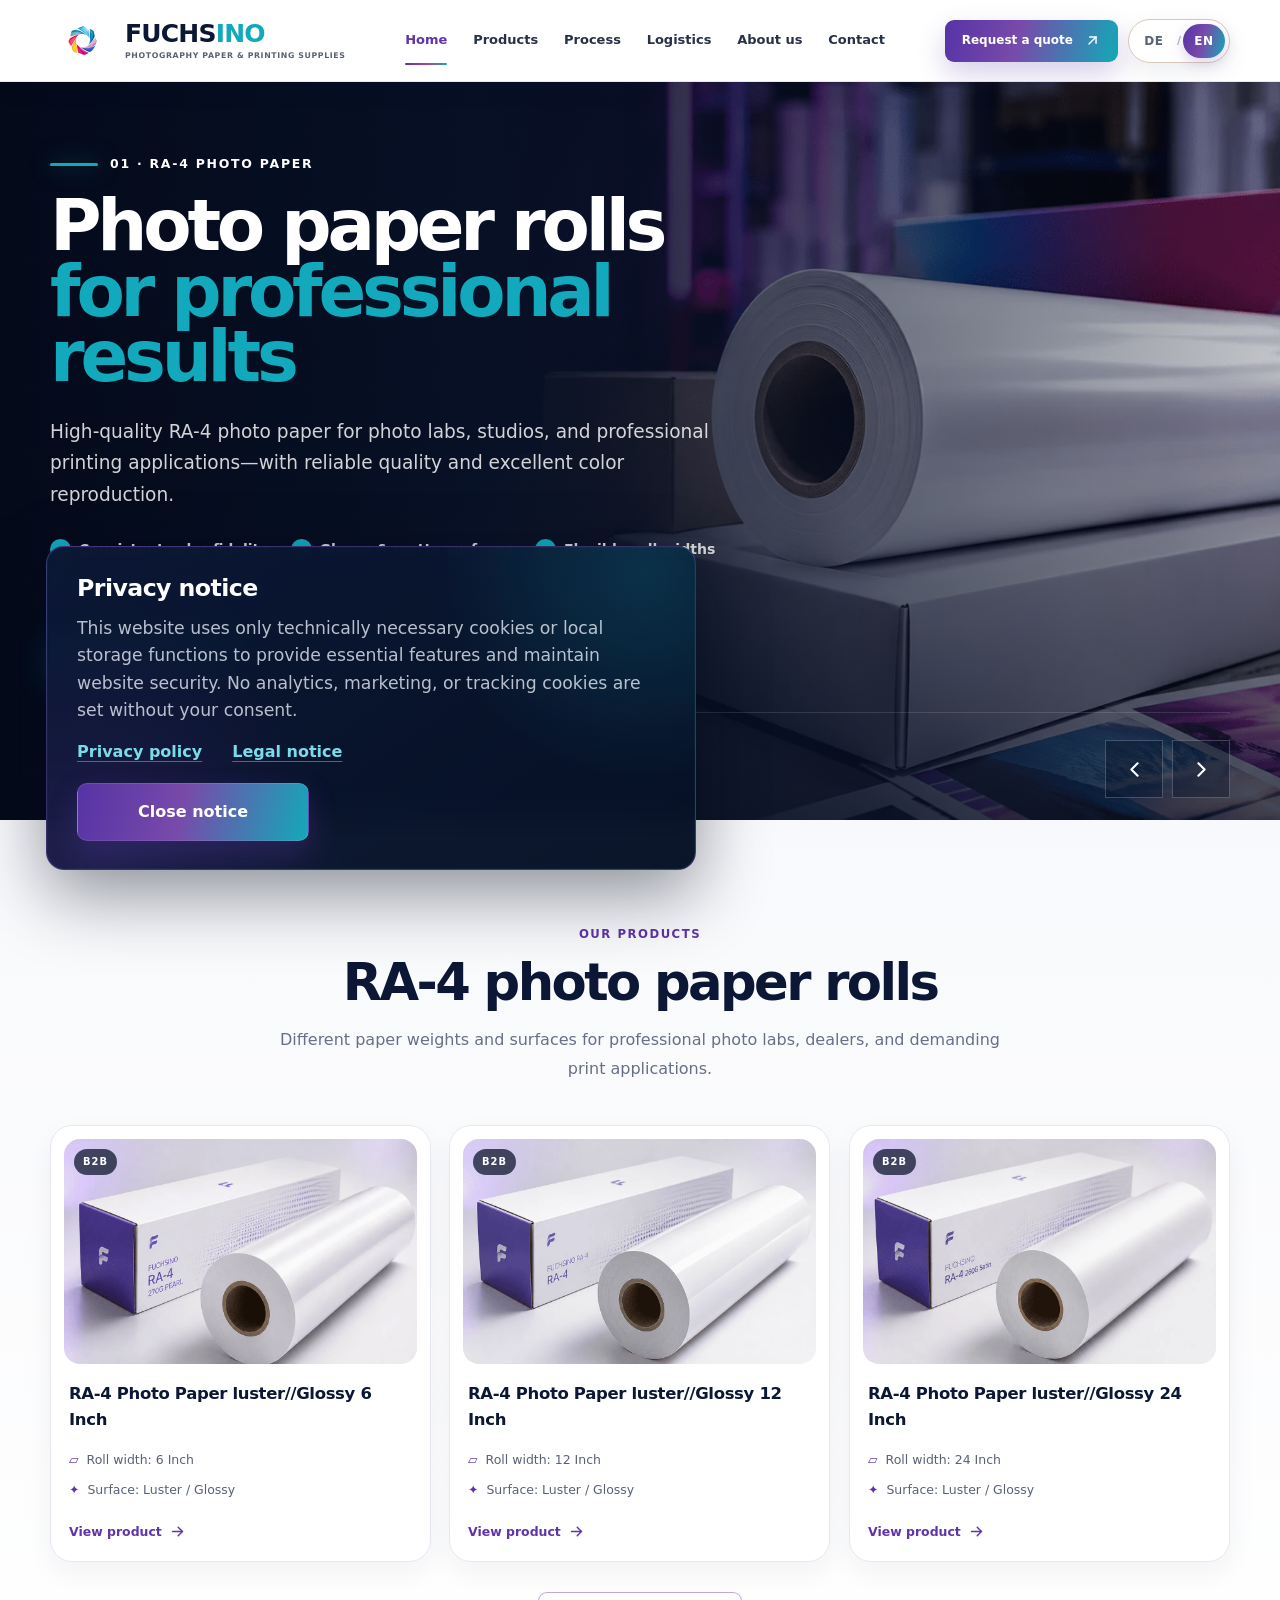
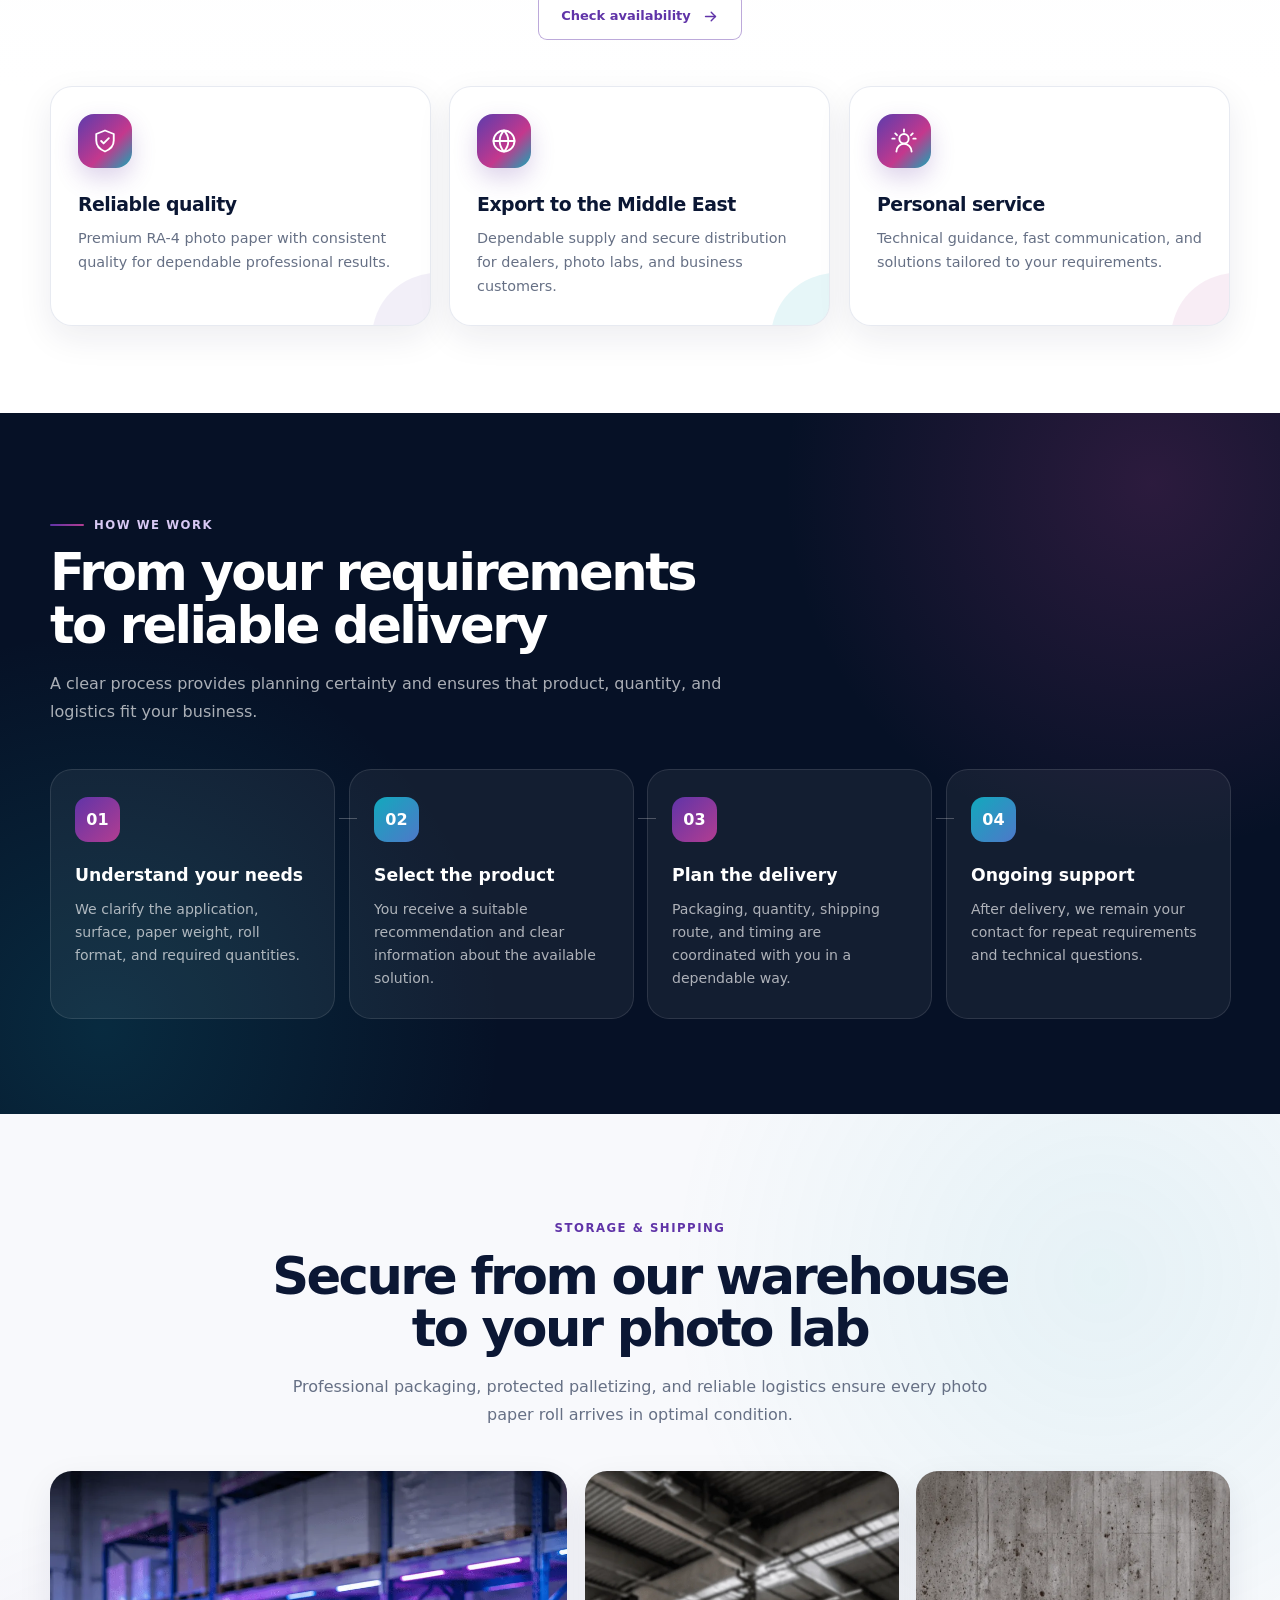
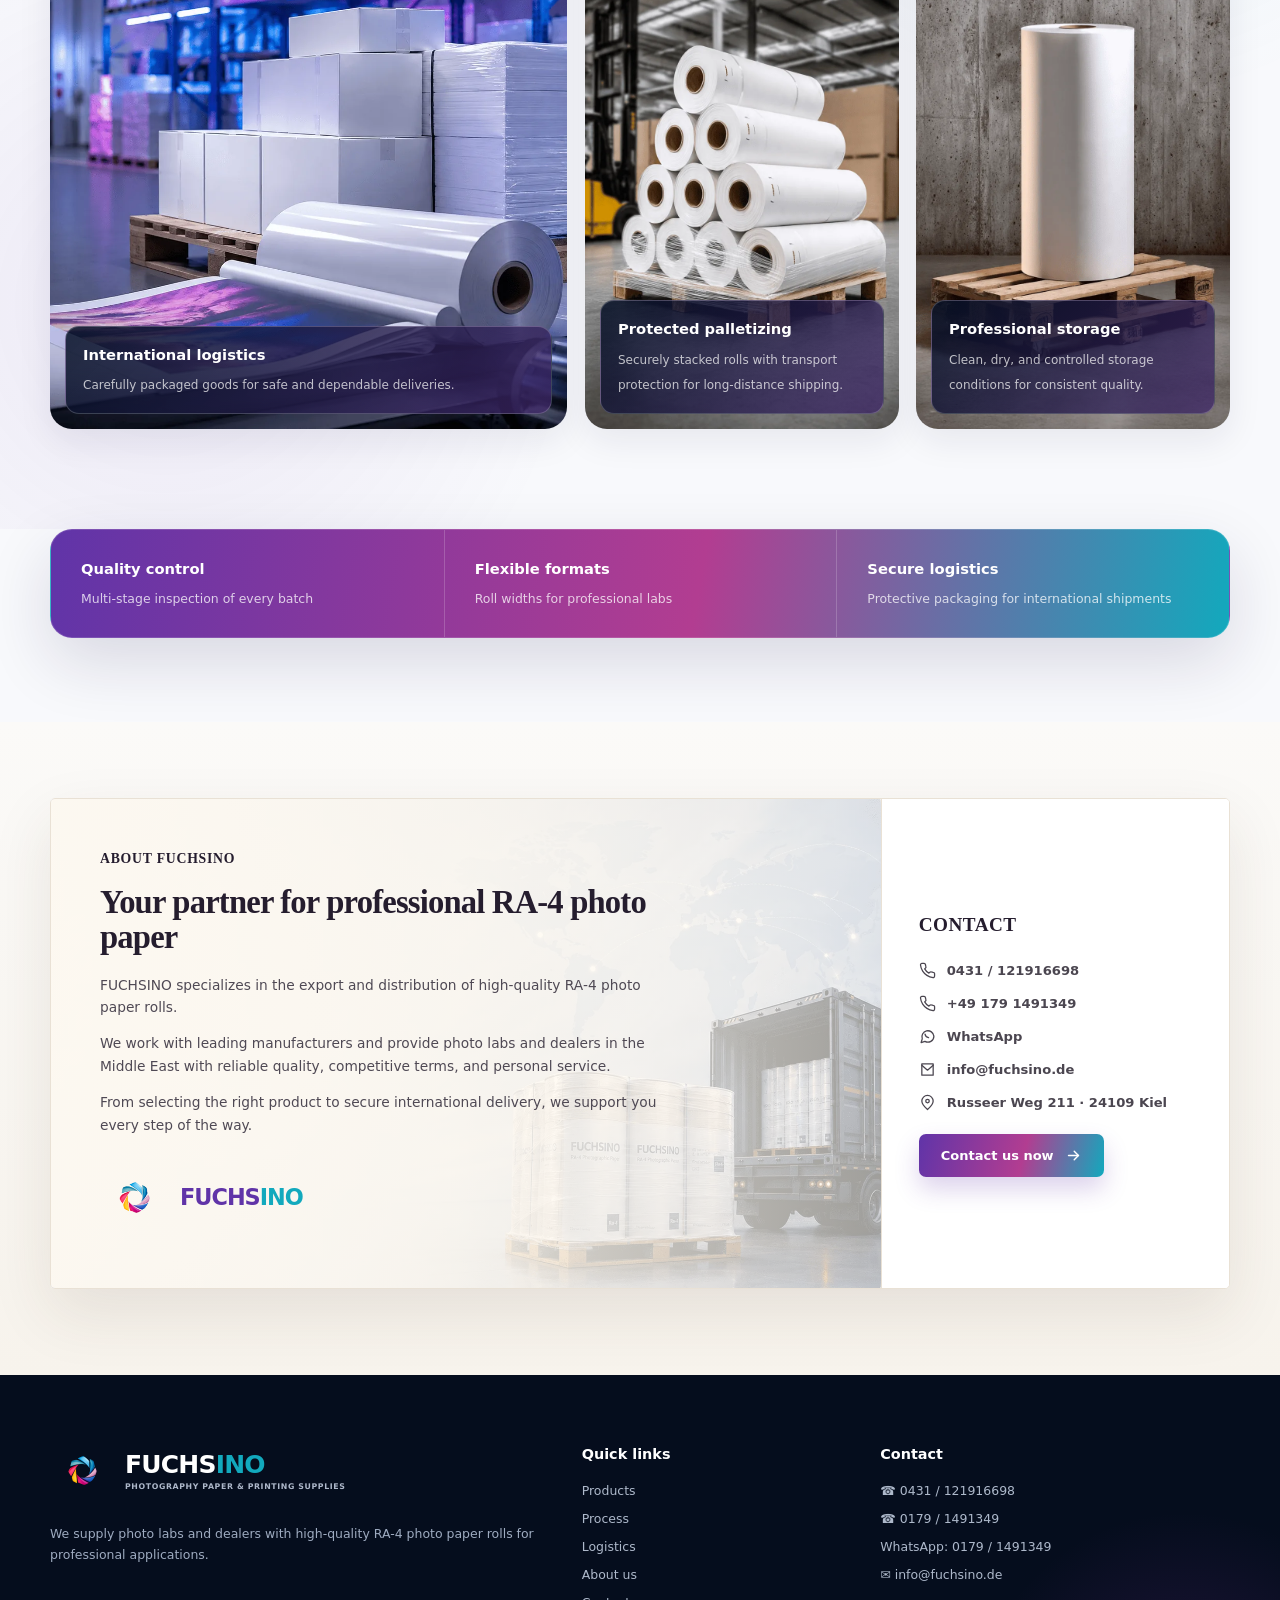
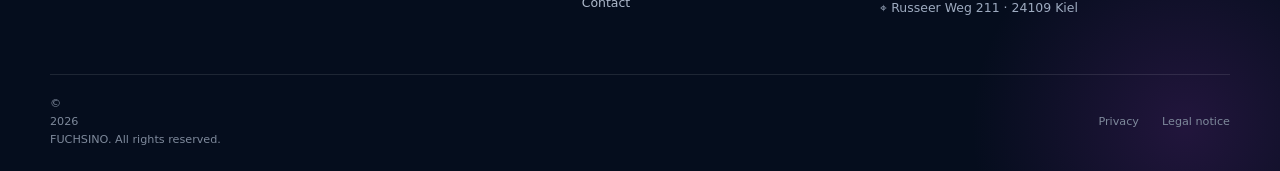
==== commit 1e1a52da: "Add files via upload" ====
--- a/index.html
+++ b/index.html
@@ -728,7 +728,7 @@
   .hero-slide.is-active .hero-kicker, .hero-slide.is-active .hero-title, .hero-slide.is-active .hero-copy, .hero-slide.is-active .hero-meta, .hero-slide.is-active .hero-actions { opacity: 1; transform: none; }
   .reveal { opacity: 1; transform: none; }
 </style></noscript>
-<link href="../language-switcher.css?v=2" rel="stylesheet"/><script defer="True" src="../language-switcher.js?v=2"></script><link href="https://fuchsino.de/" hreflang="de-DE" rel="alternate"/><link href="https://fuchsino.de/en/" hreflang="en" rel="alternate"/><link href="https://fuchsino.de/" hreflang="x-default" rel="alternate"/></head>
+<link href="../language-switcher.css?v=3" rel="stylesheet"/><link href="https://fuchsino.de/" hreflang="de-DE" rel="alternate"/><link href="https://fuchsino.de/en/" hreflang="en" rel="alternate"/><link href="https://fuchsino.de/" hreflang="x-default" rel="alternate"/></head>
 <body>
 <a class="skip-link" href="#main">Skip to content</a>
 <header class="site-header" id="top">
@@ -748,7 +748,7 @@
 </nav>
 <div class="nav-actions">
 <a class="btn btn-primary btn-small" href="contact.html">Request a quote <svg aria-hidden="true" class="arrow-icon" viewbox="0 0 24 24"><path d="M7 17 17 7"></path><path d="M8 7h9v9"></path></svg></a>
-<div class="language-switcher"><button aria-expanded="false" aria-haspopup="menu" aria-label="Choose language" class="language-trigger" type="button"><span class="flag" aria-hidden="true"><img src="../united-kingdom.png" alt=""></span><span class="lang-code">EN</span><svg aria-hidden="true" class="chevron" viewbox="0 0 12 12"><path d="m2 4 4 4 4-4"></path></svg></button><div aria-label="Languages" class="language-menu" role="menu"><a class="language-option" data-lang="de" data-preserve-hash="true" href="../index.html" role="menuitem"><span class="flag" aria-hidden="true"><img src="../flags.png" alt=""></span><span class="lang-name"><strong>Deutsch</strong><small>DE</small></span><span aria-hidden="true" class="check">✓</span></a><a class="language-option is-active" data-lang="en" data-preserve-hash="true" href="index.html" role="menuitem"><span class="flag" aria-hidden="true"><img src="../united-kingdom.png" alt=""></span><span class="lang-name"><strong>English</strong><small>EN</small></span><span aria-hidden="true" class="check">✓</span></a></div></div></div>
+<nav aria-label="Switch language" class="language-switcher"><a aria-label="Auf Deutsch wechseln" class="language-choice" href="../index.html" hreflang="de" lang="de" title="Deutsch">DE</a><span aria-hidden="true" class="language-divider">/</span><span aria-current="page" class="language-choice is-active" title="English">EN</span></nav></div>
 </div>
 </header>
 <main id="main">
--- a/language-switcher.css
+++ b/language-switcher.css
@@ -1,118 +1,61 @@
-/* FUCHSINO language selector */
+/* FUCHSINO DE/EN switcher — v3, no JavaScript required */
 .language-switcher {
   position: relative;
-  flex: 0 0 auto;
   z-index: 1800;
-  font-family: Inter, ui-sans-serif, system-ui, -apple-system, BlinkMacSystemFont, "Segoe UI", sans-serif;
-}
-.language-trigger {
-  min-width: 92px;
-  height: 46px;
   display: inline-flex;
   align-items: center;
   justify-content: center;
-  gap: 9px;
-  padding: 0 14px;
+  gap: 2px;
+  min-height: 44px;
+  padding: 4px;
   border: 1px solid #d8c7b8;
   border-radius: 999px;
-  color: #12213f;
   background: rgba(255,255,255,.98);
-  box-shadow: 0 8px 24px rgba(17, 28, 51, .08);
-  font: inherit;
-  font-size: 13px;
+  box-shadow: 0 8px 24px rgba(17,28,51,.08);
+  font-family: Inter, ui-sans-serif, system-ui, -apple-system, BlinkMacSystemFont, "Segoe UI", sans-serif;
+}
+.language-choice {
+  min-width: 42px;
+  height: 34px;
+  display: inline-flex;
+  align-items: center;
+  justify-content: center;
+  padding: 0 10px;
+  border-radius: 999px;
+  color: #596174;
+  background: transparent;
+  text-decoration: none;
+  font-size: 12px;
   font-weight: 850;
-  letter-spacing: .05em;
+  line-height: 1;
+  letter-spacing: .06em;
   cursor: pointer;
-  transition: border-color .2s ease, box-shadow .2s ease, transform .2s ease;
+  transition: color .18s ease, background .18s ease, transform .18s ease, box-shadow .18s ease;
 }
-.language-trigger:hover {
+a.language-choice:hover,
+a.language-choice:focus-visible {
+  color: #10203e;
+  background: #f2efec;
   transform: translateY(-1px);
-  border-color: #bca895;
-  box-shadow: 0 12px 28px rgba(17, 28, 51, .12);
 }
-.language-trigger .flag,
-.language-option .flag {
-  width: 28px;
-  height: 28px;
-  display: grid;
-  place-items: center;
-  flex: 0 0 28px;
-  border-radius: 50%;
-  overflow: hidden;
-  background: #f5f5f5;
-  box-shadow: 0 0 0 1px rgba(15,26,48,.08);
-  font-size: 22px;
-  line-height: 1;
+.language-choice.is-active {
+  color: #fff;
+  background: linear-gradient(105deg,#5633a5,#784aaa 48%,#13a9b8);
+  box-shadow: 0 5px 14px rgba(87,56,164,.22);
+  cursor: default;
 }
-.language-trigger .flag img,
-.language-option .flag img {
-  width: 100%;
-  height: 100%;
-  display: block;
-  object-fit: cover;
-  border-radius: 50%;
+.language-divider {
+  color: #b9adb0;
+  font-size: 11px;
+  font-weight: 700;
+  user-select: none;
 }
-.language-trigger .chevron {
-  width: 12px;
-  height: 12px;
-  margin-left: 1px;
-  fill: none;
-  stroke: currentColor;
-  stroke-width: 2;
-  stroke-linecap: round;
-  stroke-linejoin: round;
-  transition: transform .2s ease;
-}
-.language-switcher.is-open .language-trigger .chevron { transform: rotate(180deg); }
-.language-menu {
-  position: absolute;
-  top: calc(100% + 12px);
-  right: 0;
-  width: 260px;
-  padding: 10px;
-  border: 1px solid rgba(224,226,231,.95);
-  border-radius: 23px;
-  background: rgba(255,255,255,.99);
-  box-shadow: 0 24px 65px rgba(6, 17, 38, .22);
-  opacity: 0;
-  visibility: hidden;
-  transform: translateY(-8px) scale(.98);
-  transform-origin: top right;
-  z-index: 2000;
-  pointer-events: none;
-  transition: opacity .18s ease, visibility .18s ease, transform .22s cubic-bezier(.22,1,.36,1);
-}
-.language-switcher.is-open .language-menu {
-  opacity: 1;
-  visibility: visible;
-  transform: none;
-  pointer-events: auto;
-}
-.language-option {
-  min-height: 72px;
-  display: grid;
-  grid-template-columns: 42px minmax(0,1fr) 24px;
-  align-items: center;
-  gap: 10px;
-  padding: 9px 12px;
-  border-radius: 16px;
-  color: #10203e;
-  text-decoration: none;
-  transition: background .18s ease, transform .18s ease;
-}
-.language-option:hover { background: #f6f5f4; transform: translateX(1px); }
-.language-option.is-active { background: #f0efed; }
-.language-option .lang-name { display: grid; gap: 1px; }
-.language-option strong { font-size: 16px; line-height: 1.2; font-weight: 850; }
-.language-option small { color: #6d7380; font-size: 12px; font-weight: 850; letter-spacing: .08em; }
-.language-option .check { color: #a48a72; font-size: 25px; font-weight: 600; text-align: center; }
-.language-option:not(.is-active) .check { opacity: 0; }
 
-/* Main-site header integration */
+/* Main site: keep the switch visible when the CTA is hidden. */
 .site-header .nav-shell { position: relative; }
 .site-header .nav-actions { gap: 10px; }
 
-/* Legal-page header integration */
+/* Legal/contact headers may place the switch directly after nav links. */
 .nav-shell > .nav-links { margin-left: auto; }
 .nav-shell > .nav-links + .language-switcher { margin-left: 0; }
 
@@ -120,6 +63,7 @@
   .site-header .nav-actions { display: flex !important; }
   .site-header .nav-actions > .btn { display: none !important; }
 }
+
 @media (max-width: 880px) {
   .site-header .nav-actions {
     position: absolute;
@@ -128,24 +72,19 @@
     margin: 0 !important;
     transform: translateY(-50%);
   }
-  .language-trigger { min-width: 76px; height: 42px; padding: 0 10px; gap: 7px; }
-  .language-trigger .flag { width: 24px; height: 24px; flex-basis: 24px; font-size: 19px; }
-  .language-menu { width: min(248px, calc(100vw - 30px)); }
+  .language-switcher { min-height: 40px; padding: 3px; }
+  .language-choice { min-width: 36px; height: 32px; padding: 0 8px; font-size: 11px; }
 }
+
 @media (max-width: 620px) {
-  .language-trigger { min-width: 68px; padding: 0 9px; font-size: 11px; }
-  .language-trigger .chevron { width: 10px; height: 10px; }
-  .language-menu { right: 0; width: min(238px, calc(100vw - 24px)); border-radius: 20px; }
-  .language-option { min-height: 66px; grid-template-columns: 38px minmax(0,1fr) 22px; padding: 8px 10px; }
-  .language-option strong { font-size: 15px; }
-  .language-option .flag { width: 26px; height: 26px; flex-basis: 26px; font-size: 20px; }
-
-  /* Legal pages do not have .nav-actions; keep all three header items compact. */
+  .language-switcher { min-height: 38px; }
+  .language-choice { min-width: 32px; height: 30px; padding: 0 6px; font-size: 10.5px; }
+  .language-divider { font-size: 9px; }
   .nav-shell > .nav-links { gap: 2px; }
   .nav-shell > .nav-links a { padding: 8px 5px; font-size: 10.5px; }
-  .nav-shell > .nav-links + .language-switcher .language-trigger { min-width: 62px; }
 }
-@media (max-width: 360px) {
-  .site-header .brand-copy { display: none; }
-  .site-header .brand-logo { max-width: 132px; }
+
+@media (max-width: 380px) {
+  .site-header .nav-actions { right: 54px; }
+  .language-choice { min-width: 29px; padding: 0 5px; }
 }
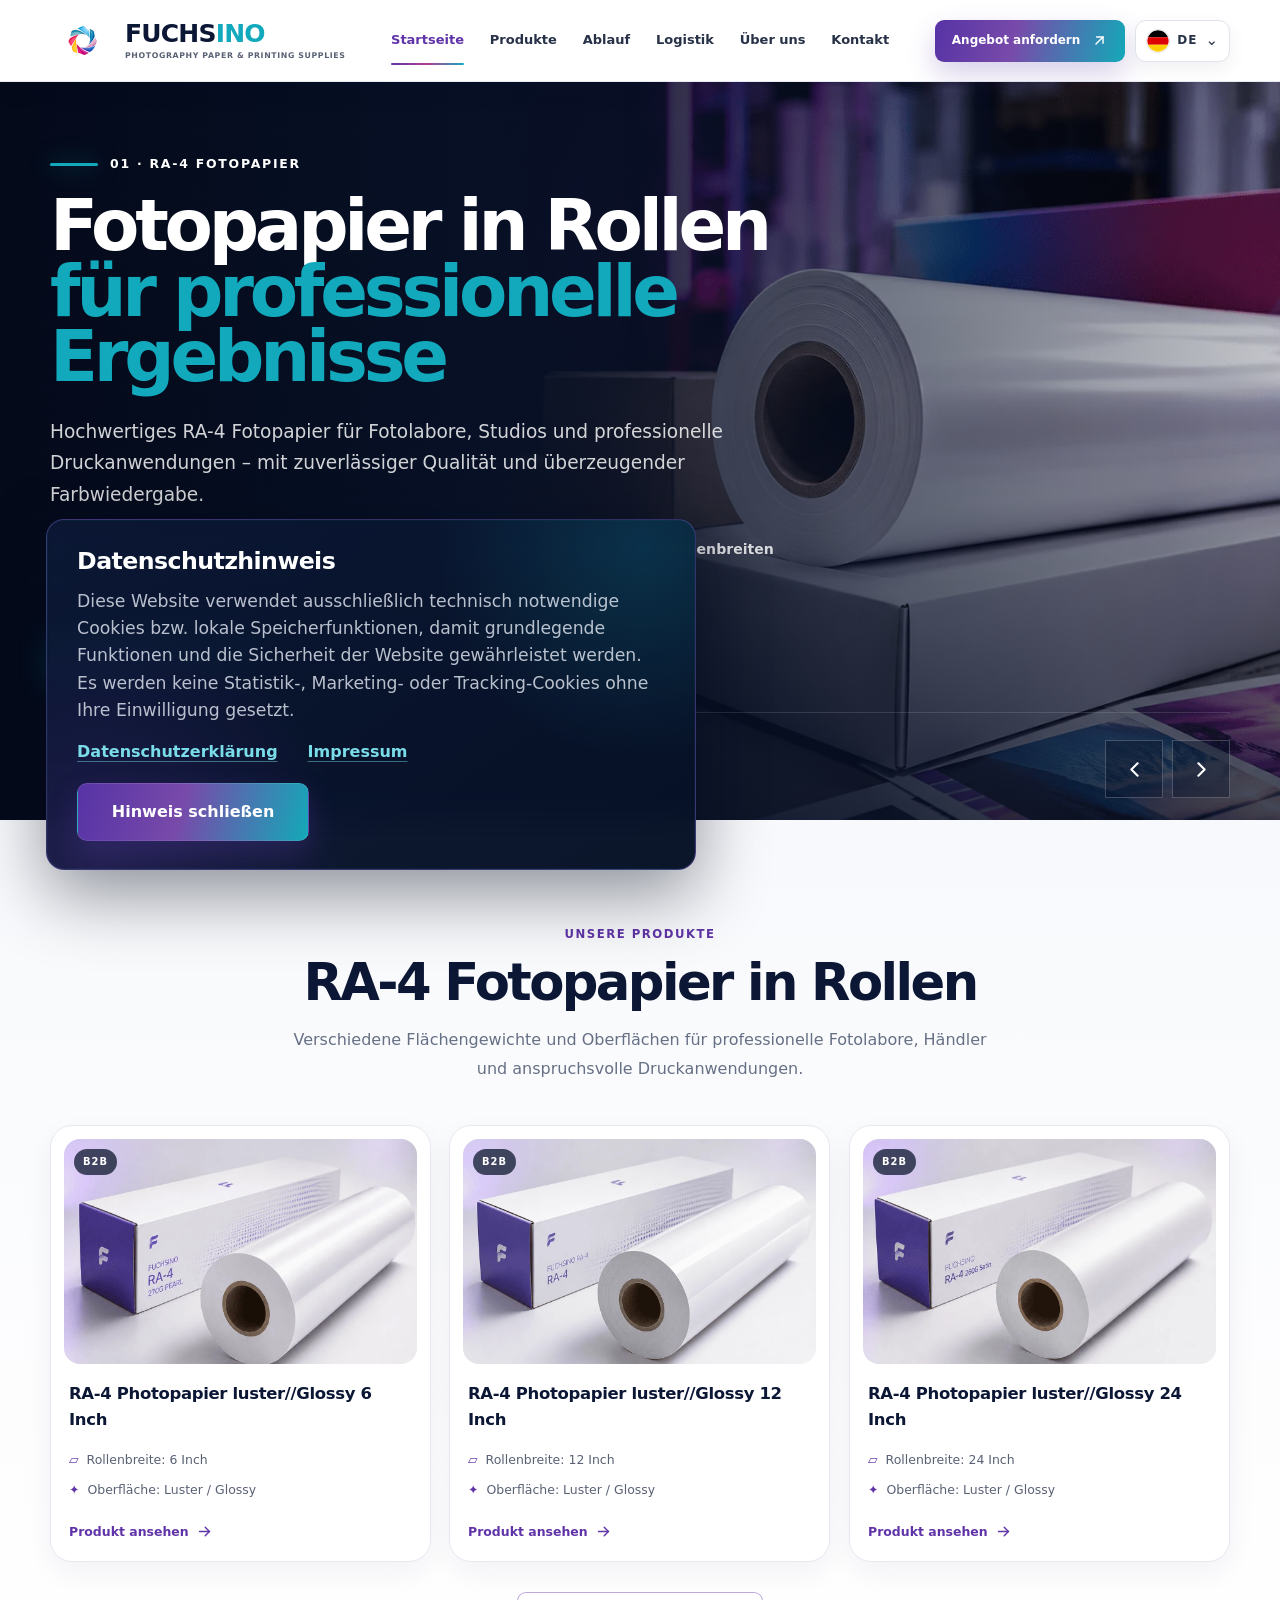
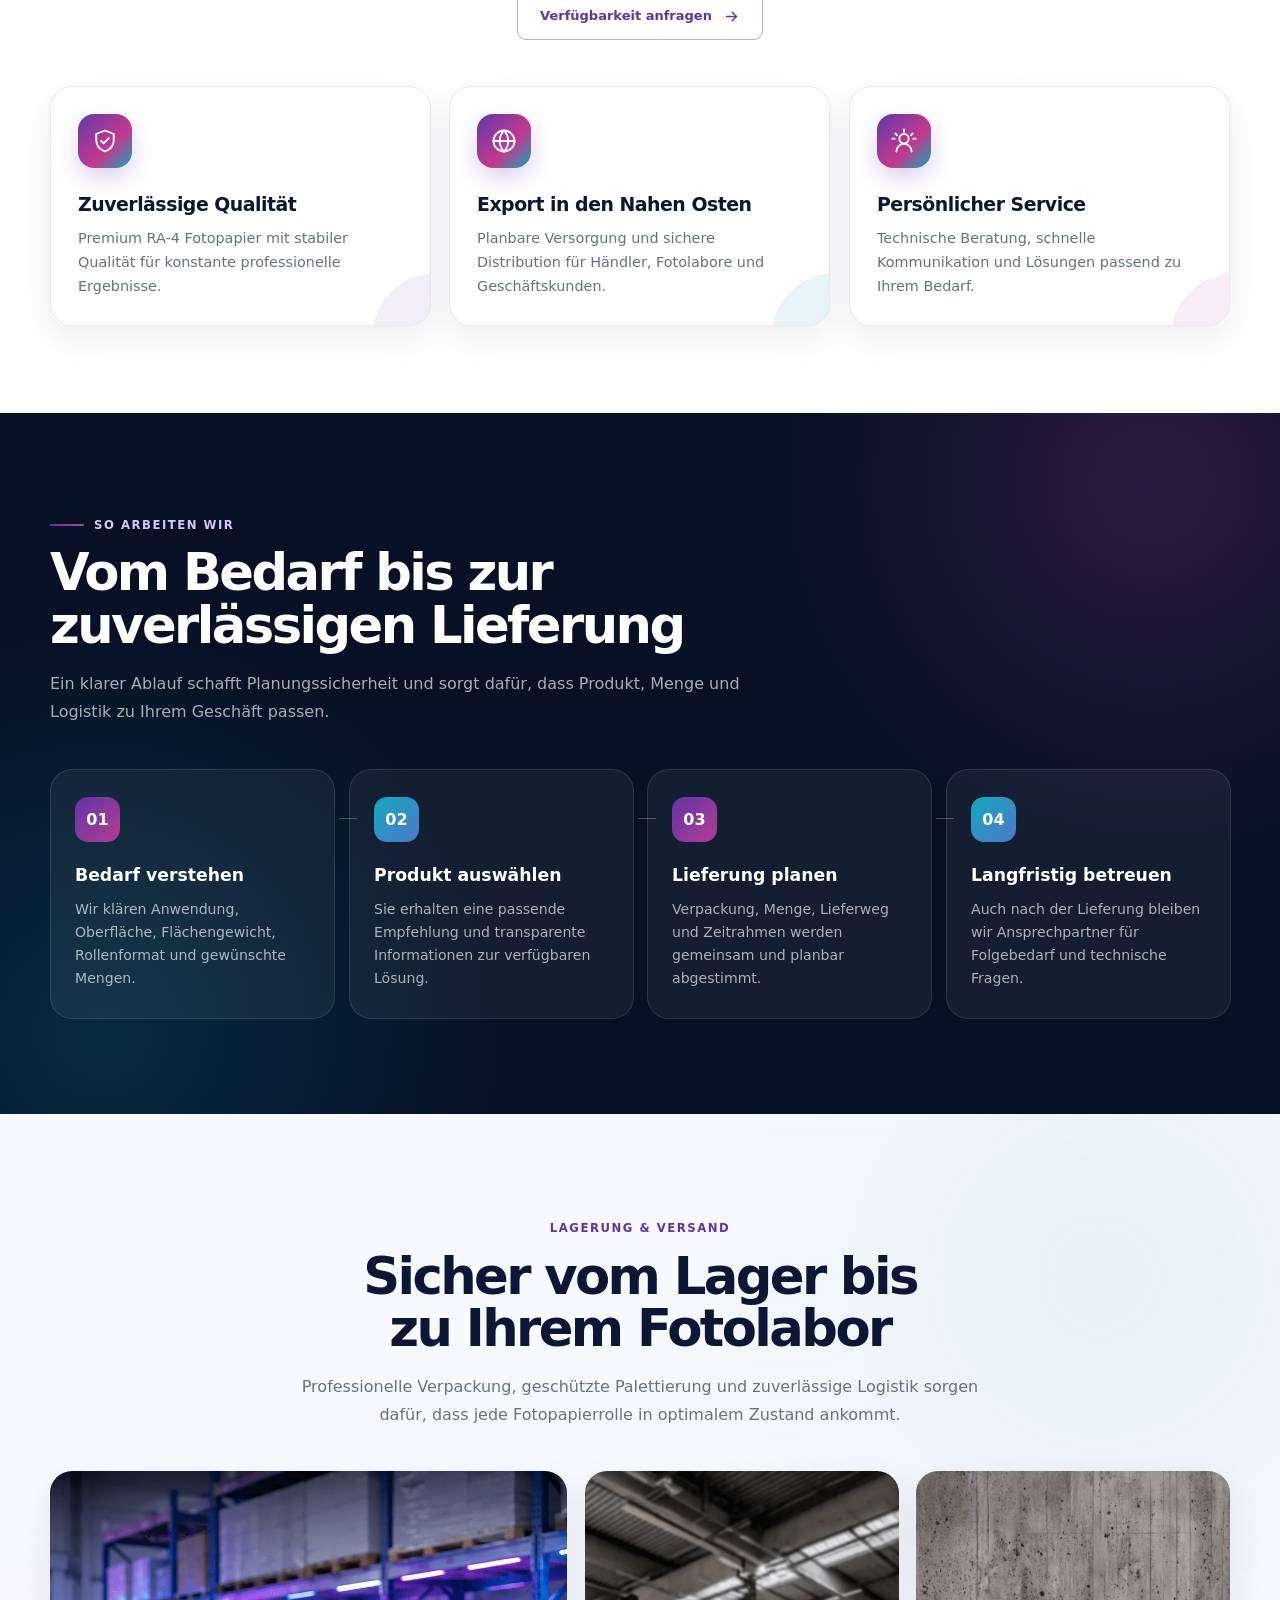
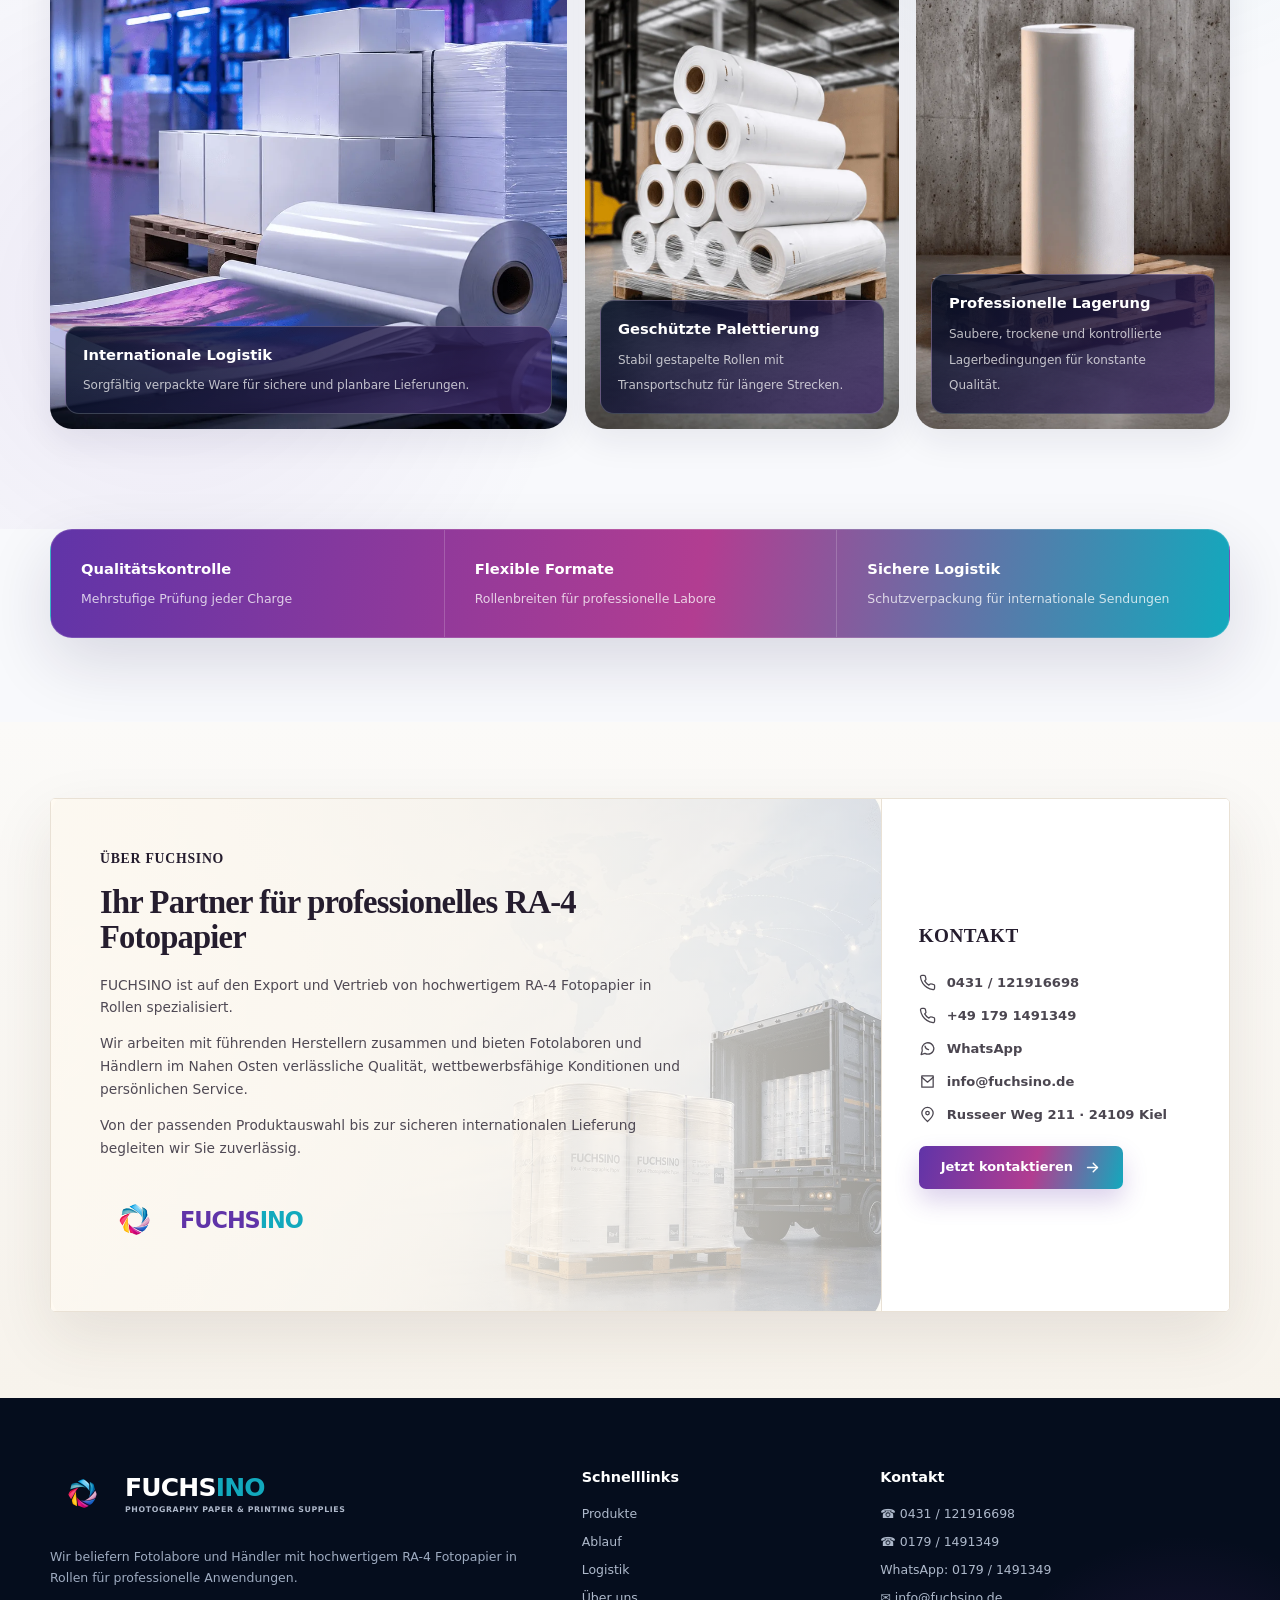
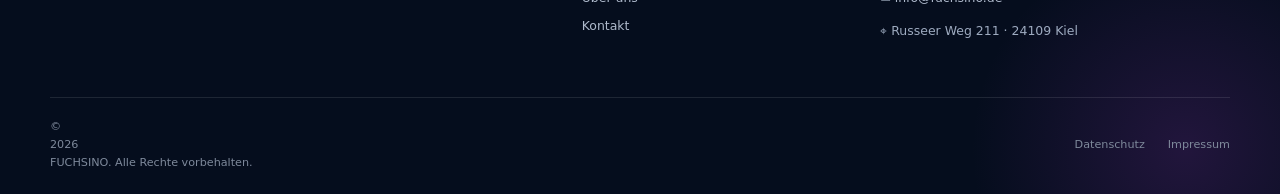
==== commit 1969a235: "Add files via upload" ====
--- a/index.html
+++ b/index.html
@@ -1,114 +1,102 @@
 <!DOCTYPE html>
 
-<html lang="en">
+<html lang="de">
 <head>
 <meta charset="utf-8"/>
 <meta content="width=device-width, initial-scale=1, viewport-fit=cover" name="viewport"/>
-<title>RA-4 Photo Paper &amp; Photo Paper Rolls | FUCHSINO</title>
-<meta content="FUCHSINO supplies professional RA-4 photo paper rolls to photo labs and dealers—with reliable quality, expert support, and export to the Middle East." name="description"/>
+<title>RA-4 Fotopapier &amp; Fotopapierrollen | FUCHSINO</title>
+<meta content="FUCHSINO liefert professionelles RA-4 Fotopapier in Rollen für Fotolabore und Händler – mit zuverlässiger Qualität, Beratung und Export in den Nahen Osten." name="description"/>
 <meta content="index,follow,max-image-preview:large,max-snippet:-1,max-video-preview:-1" name="robots"/>
 <meta content="FUCHSINO" name="author"/>
 <meta content="FUCHSINO" name="application-name"/>
 <meta content="#081429" name="theme-color"/>
-<link href="https://fuchsino.de/en/" rel="canonical"/>
-<link href="../favicon.ico?v=2" rel="icon" sizes="any"/>
-<link href="../favicon-32x32.png?v=2" rel="icon" sizes="32x32" type="image/png"/>
-<link href="../apple-touch-icon.png?v=2" rel="apple-touch-icon" sizes="180x180"/>
-<link href="../site.webmanifest" rel="manifest"/>
+<link href="https://fuchsino.de/" rel="canonical"/>
+<link href="https://fuchsino.de/" hreflang="de-DE" rel="alternate"/>
+<link href="https://fuchsino.de/" hreflang="x-default" rel="alternate"/>
+<link href="favicon.ico?v=2" rel="icon" sizes="any"/>
+<link href="favicon-32x32.png?v=2" rel="icon" sizes="32x32" type="image/png"/>
+<link href="apple-touch-icon.png?v=2" rel="apple-touch-icon" sizes="180x180"/>
+<link href="site.webmanifest" rel="manifest"/>
 <meta content="website" property="og:type"/>
-<meta content="en_US" property="og:locale"/>
+<meta content="de_DE" property="og:locale"/>
 <meta content="FUCHSINO" property="og:site_name"/>
-<meta content="RA-4 Photo Paper &amp; Photo Paper Rolls | FUCHSINO" property="og:title"/>
-<meta content="Professional RA-4 photo paper rolls for photo labs and dealers—reliable quality, expert support, and international logistics." property="og:description"/>
-<meta content="https://fuchsino.de/en/" property="og:url"/>
+<meta content="RA-4 Fotopapier &amp; Fotopapierrollen | FUCHSINO" property="og:title"/>
+<meta content="Professionelles RA-4 Fotopapier in Rollen für Fotolabore und Händler – zuverlässige Qualität, Beratung und internationale Logistik." property="og:description"/>
+<meta content="https://fuchsino.de/" property="og:url"/>
 <meta content="https://fuchsino.de/hero-1-ra4-paper.png" property="og:image"/>
 <meta content="1672" property="og:image:width"/>
 <meta content="941" property="og:image:height"/>
-<meta content="FUCHSINO RA-4 photo paper rolls" property="og:image:alt"/>
+<meta content="FUCHSINO RA-4 Fotopapier in Rollen" property="og:image:alt"/>
 <meta content="summary_large_image" name="twitter:card"/>
-<meta content="RA-4 Photo Paper &amp; Photo Paper Rolls | FUCHSINO" name="twitter:title"/>
-<meta content="Professional RA-4 photo paper rolls with reliable logistics and personal support." name="twitter:description"/>
+<meta content="RA-4 Fotopapier &amp; Fotopapierrollen | FUCHSINO" name="twitter:title"/>
+<meta content="Professionelles RA-4 Fotopapier in Rollen mit zuverlässiger Logistik und persönlicher Beratung." name="twitter:description"/>
 <meta content="https://fuchsino.de/hero-1-ra4-paper.png" name="twitter:image"/>
-<script type="application/ld+json">{
-  "@context": "https://schema.org",
-  "@graph": [
-    {
-      "@type": "Organization",
-      "@id": "https://fuchsino.de/#organization",
-      "name": "FUCHSINO",
-      "url": "https://fuchsino.de/",
-      "logo": {
-        "@type": "ImageObject",
-        "url": "https://fuchsino.de/logo.png",
-        "width": 1024,
-        "height": 1024
+<script type="application/ld+json">
+  {
+    "@context": "https://schema.org",
+    "@graph": [
+      {
+        "@type": "Organization",
+        "@id": "https://fuchsino.de/#organization",
+        "name": "FUCHSINO",
+        "url": "https://fuchsino.de/",
+        "logo": {
+          "@type": "ImageObject",
+          "url": "https://fuchsino.de/logo.png",
+          "width": 1024,
+          "height": 1024
+        },
+        "description": "Anbieter von professionellem RA-4 Fotopapier in Rollen für Fotolabore und Händler mit internationaler Logistik.",
+        "email": "info@fuchsino.de",
+        "telephone": "+49 179 1491349",
+        "address": {
+          "@type": "PostalAddress",
+          "streetAddress": "Russeer Weg 211",
+          "postalCode": "24109",
+          "addressLocality": "Kiel",
+          "addressCountry": "DE"
+        },
+        "contactPoint": [
+          {
+            "@type": "ContactPoint",
+            "telephone": "+49 431 121916698",
+            "contactType": "customer service",
+            "email": "info@fuchsino.de",
+            "availableLanguage": ["de"]
+          },
+          {
+            "@type": "ContactPoint",
+            "telephone": "+49 179 1491349",
+            "contactType": "sales",
+            "email": "info@fuchsino.de",
+            "availableLanguage": ["de"]
+          }
+        ],
+        "areaServed": ["DE", "IQ", "Middle East"]
       },
-      "description": "Supplier of professional RA-4 photo paper rolls for photo labs and dealers with international logistics.",
-      "email": "info@fuchsino.de",
-      "telephone": "+49 179 1491349",
-      "address": {
-        "@type": "PostalAddress",
-        "streetAddress": "Russeer Weg 211",
-        "postalCode": "24109",
-        "addressLocality": "Kiel",
-        "addressCountry": "DE"
+      {
+        "@type": "WebSite",
+        "@id": "https://fuchsino.de/#website",
+        "url": "https://fuchsino.de/",
+        "name": "FUCHSINO",
+        "publisher": {"@id": "https://fuchsino.de/#organization"},
+        "inLanguage": "de-DE"
       },
-      "contactPoint": [
-        {
-          "@type": "ContactPoint",
-          "telephone": "+49 431 121916698",
-          "contactType": "customer service",
-          "email": "info@fuchsino.de",
-          "availableLanguage": [
-            "de",
-            "en"
-          ]
-        },
-        {
-          "@type": "ContactPoint",
-          "telephone": "+49 179 1491349",
-          "contactType": "sales",
-          "email": "info@fuchsino.de",
-          "availableLanguage": [
-            "de",
-            "en"
-          ]
-        }
-      ],
-      "areaServed": [
-        "DE",
-        "IQ",
-        "Middle East"
-      ]
-    },
-    {
-      "@type": "WebSite",
-      "@id": "https://fuchsino.de/#website",
-      "url": "https://fuchsino.de/",
-      "name": "FUCHSINO",
-      "publisher": {
-        "@id": "https://fuchsino.de/#organization"
-      },
-      "inLanguage": "en"
-    },
-    {
-      "@type": "WebPage",
-      "@id": "https://fuchsino.de/en/#webpage",
-      "url": "https://fuchsino.de/en/",
-      "name": "RA-4 Photo Paper & Photo Paper Rolls | FUCHSINO",
-      "isPartOf": {
-        "@id": "https://fuchsino.de/#website"
-      },
-      "about": {
-        "@id": "https://fuchsino.de/#organization"
-      },
-      "description": "Professional RA-4 photo paper rolls for photo labs and dealers with reliable quality, support, and international logistics.",
-      "inLanguage": "en"
-    }
-  ]
-}</script>
-<link as="image" fetchpriority="high" href="../hero-1-ra4-paper-mobile.webp" media="(max-width: 620px)" rel="preload" type="image/webp"/>
-<link as="image" fetchpriority="high" href="../hero-1-ra4-paper.webp" media="(min-width: 621px)" rel="preload" type="image/webp"/>
+      {
+        "@type": "WebPage",
+        "@id": "https://fuchsino.de/#webpage",
+        "url": "https://fuchsino.de/",
+        "name": "RA-4 Fotopapier & Fotopapierrollen | FUCHSINO",
+        "isPartOf": {"@id": "https://fuchsino.de/#website"},
+        "about": {"@id": "https://fuchsino.de/#organization"},
+        "description": "Professionelles RA-4 Fotopapier in Rollen für Fotolabore und Händler mit zuverlässiger Qualität, Beratung und internationaler Logistik.",
+        "inLanguage": "de-DE"
+      }
+    ]
+  }
+  </script>
+<link as="image" fetchpriority="high" href="hero-1-ra4-paper-mobile.webp" media="(max-width: 620px)" rel="preload" type="image/webp"/>
+<link as="image" fetchpriority="high" href="hero-1-ra4-paper.webp" media="(min-width: 621px)" rel="preload" type="image/webp"/>
 <style>
     :root {
       --ink: #0b1734;
@@ -619,7 +607,7 @@
       *, *::before, *::after { scroll-behavior: auto !important; animation-duration: .001ms !important; animation-iteration-count: 1 !important; transition-duration: .001ms !important; }
     }
 
-    /* Privacy notice on first visit – FUCHSINO design */
+    /* Datenschutz-Hinweis beim ersten Besuch – im FUCHSINO Design */
     .privacy-notice {
       position: fixed;
       left: clamp(18px, 3.6vw, 56px);
@@ -728,130 +716,147 @@
   .hero-slide.is-active .hero-kicker, .hero-slide.is-active .hero-title, .hero-slide.is-active .hero-copy, .hero-slide.is-active .hero-meta, .hero-slide.is-active .hero-actions { opacity: 1; transform: none; }
   .reveal { opacity: 1; transform: none; }
 </style></noscript>
-<link href="../language-switcher.css?v=3" rel="stylesheet"/><link href="https://fuchsino.de/" hreflang="de-DE" rel="alternate"/><link href="https://fuchsino.de/en/" hreflang="en" rel="alternate"/><link href="https://fuchsino.de/" hreflang="x-default" rel="alternate"/></head>
+<link href="language-switcher.css" rel="stylesheet"/>
+<script defer src="language-switcher.js"></script>
+</head>
 <body>
-<a class="skip-link" href="#main">Skip to content</a>
+<a class="skip-link" href="#main">Zum Inhalt springen</a>
 <header class="site-header" id="top">
 <div class="nav-shell container">
-<a aria-label="FUCHSINO home page" class="brand" href="#top">
-<img alt="FUCHSINO logo" class="brand-logo" decoding="async" height="1024" src="../logo.png" width="1024"/>
+<a aria-label="FUCHSINO Startseite" class="brand" href="#top">
+<img alt="FUCHSINO Logo" class="brand-logo" decoding="async" height="1024" src="logo.png" width="1024"/>
 <span class="brand-copy"><strong>FUCHS<span>INO</span></strong><small>PHOTOGRAPHY PAPER &amp; PRINTING SUPPLIES</small></span>
 </a>
-<button aria-expanded="false" aria-label="Open menu" class="menu-toggle" type="button"><span></span><span></span><span></span></button>
-<nav aria-label="Main navigation" class="main-nav">
-<a aria-current="page" class="active" href="#top">Home</a>
-<a href="#products">Products</a>
-<a href="#process">Process</a>
-<a href="#logistics">Logistics</a>
-<a href="#about">About us</a>
-<a href="contact.html">Contact</a>
+<button aria-expanded="false" aria-label="Menü öffnen" class="menu-toggle" type="button"><span></span><span></span><span></span></button>
+
+<nav aria-label="Hauptnavigation" class="main-nav">
+<a aria-current="page" class="active" href="#top">Startseite</a>
+<a href="#products">Produkte</a>
+<a href="#process">Ablauf</a>
+<a href="#logistics">Logistik</a>
+<a href="#about">Über uns</a>
+<a href="#contact">Kontakt</a>
 </nav>
 <div class="nav-actions">
-<a class="btn btn-primary btn-small" href="contact.html">Request a quote <svg aria-hidden="true" class="arrow-icon" viewbox="0 0 24 24"><path d="M7 17 17 7"></path><path d="M8 7h9v9"></path></svg></a>
-<nav aria-label="Switch language" class="language-switcher"><a aria-label="Auf Deutsch wechseln" class="language-choice" href="../index.html" hreflang="de" lang="de" title="Deutsch">DE</a><span aria-hidden="true" class="language-divider">/</span><span aria-current="page" class="language-choice is-active" title="English">EN</span></nav></div>
+<a class="btn btn-primary btn-small" href="#contact">Angebot anfordern <svg aria-hidden="true" class="arrow-icon" viewbox="0 0 24 24"><path d="M7 17 17 7"></path><path d="M8 7h9v9"></path></svg></a>
+
+<div class="language-switcher notranslate" id="languageSwitcher" translate="no">
+<button aria-expanded="false" aria-haspopup="true" aria-label="Sprache ändern" class="language-switcher-button" id="languageSwitcherButton" type="button">
+<img alt="" class="language-current-flag" height="22" id="languageCurrentFlag" src="lang-de.svg" width="22"/>
+<span class="language-current-code" id="languageCurrentCode">DE</span>
+<span aria-hidden="true" class="language-switcher-chevron">⌄</span>
+</button>
+<div aria-label="Sprache auswählen" class="language-switcher-menu" id="languageSwitcherMenu" role="menu">
+<button class="language-option" data-language="de" role="menuitem" type="button"><img alt="Deutsch" class="language-option-flag" height="24" src="lang-de.svg" width="24"/><span class="language-option-copy"><strong>Deutsch</strong><small>DE</small></span><span aria-hidden="true" class="language-option-check">✓</span></button>
+<button class="language-option" data-language="en" role="menuitem" type="button"><img alt="English" class="language-option-flag" height="24" src="lang-gb.svg" width="24"/><span class="language-option-copy"><strong>English</strong><small>EN</small></span><span aria-hidden="true" class="language-option-check">✓</span></button>
+</div>
+</div>
+
+</div>
 </div>
 </header>
 <main id="main">
-<section aria-label="FUCHSINO services" aria-roledescription="carousel" class="hero-slider" id="hero">
+<section aria-label="FUCHSINO Leistungen" aria-roledescription="carousel" class="hero-slider" id="hero">
 <div class="hero-track">
 <article aria-hidden="false" class="hero-slide is-active" data-slide="0">
-<div class="hero-media"><picture><source media="(max-width: 620px)" srcset="../hero-1-ra4-paper-mobile.webp" type="image/webp"/><img alt="Hochglänzende RA-4 photo paperrolle" decoding="async" fetchpriority="high" height="941" loading="eager" src="../hero-1-ra4-paper.webp" width="1672"/></picture></div>
+<div class="hero-media"><picture><source media="(max-width: 620px)" srcset="hero-1-ra4-paper-mobile.webp" type="image/webp"/><img alt="Hochglänzende RA-4 Fotopapierrolle" decoding="async" fetchpriority="high" height="941" loading="eager" src="hero-1-ra4-paper.webp" width="1672"/></picture></div>
 <div class="container hero-inner"><div class="hero-content">
-<p class="hero-kicker">01 · RA-4 Photo Paper</p>
-<h1 class="hero-title long">Photo paper rolls <span>for professional results</span></h1>
-<p class="hero-copy">High-quality RA-4 photo paper for photo labs, studios, and professional printing applications—with reliable quality and excellent color reproduction.</p>
-<div aria-label="Benefits" class="hero-meta"><span>Consistent color fidelity</span><span>Glossy &amp; matte surfaces</span><span>Flexible roll widths</span><span>Professional applications</span></div>
-<div class="hero-actions"><a class="btn btn-primary" href="contact.html">Request a quote <svg aria-hidden="true" class="arrow-icon" viewbox="0 0 24 24"><path d="M5 12h14"></path><path d="m13 6 6 6-6 6"></path></svg></a><a class="btn btn-secondary" href="#products">View products <svg aria-hidden="true" class="arrow-icon" viewbox="0 0 24 24"><path d="M7 17 17 7"></path><path d="M8 7h9v9"></path></svg></a></div>
+<p class="hero-kicker">01 · RA-4 Fotopapier</p>
+<h1 class="hero-title long">Fotopapier in Rollen <span>für professionelle Ergebnisse</span></h1>
+<p class="hero-copy">Hochwertiges RA-4 Fotopapier für Fotolabore, Studios und professionelle Druckanwendungen – mit zuverlässiger Qualität und überzeugender Farbwiedergabe.</p>
+<div aria-label="Vorteile" class="hero-meta"><span>Konstante Farbtreue</span><span>Glänzende &amp; matte Oberflächen</span><span>Flexible Rollenbreiten</span><span>Professionelle Anwendungen</span></div>
+<div class="hero-actions"><a class="btn btn-primary" href="#contact">Angebot anfordern <svg aria-hidden="true" class="arrow-icon" viewbox="0 0 24 24"><path d="M5 12h14"></path><path d="m13 6 6 6-6 6"></path></svg></a><a class="btn btn-secondary" href="#products">Produkte ansehen <svg aria-hidden="true" class="arrow-icon" viewbox="0 0 24 24"><path d="M7 17 17 7"></path><path d="M8 7h9v9"></path></svg></a></div>
 </div></div>
 </article>
 <article aria-hidden="true" class="hero-slide" data-slide="1">
-<div class="hero-media"><picture><source media="(max-width: 620px)" srcset="../hero-2-export-logistics-mobile.webp" type="image/webp"/><img alt="Packaged photo paper and warehouse logistics" decoding="async" height="941" loading="lazy" src="../hero-2-export-logistics.webp" width="1672"/></picture></div>
+<div class="hero-media"><picture><source media="(max-width: 620px)" srcset="hero-2-export-logistics-mobile.webp" type="image/webp"/><img alt="Verpacktes Fotopapier und Logistik im Lager" decoding="async" height="941" loading="lazy" src="hero-2-export-logistics.webp" width="1672"/></picture></div>
 <div class="container hero-inner"><div class="hero-content">
-<p class="hero-kicker">02 · Export &amp; Distribution</p>
-<h2 class="hero-title long">Reliable supply <span>for the Middle East</span></h2>
-<p class="hero-copy">FUCHSINO combines high-quality photo paper products with secure logistics, personal support, and dependable delivery solutions for business customers.</p>
-<div aria-label="Benefits" class="hero-meta"><span>Secure protective packaging</span><span>Dependable delivery schedules</span><span>Wholesale solutions</span><span>Personal support</span></div>
-<div class="hero-actions"><a class="btn btn-primary" href="contact.html">Request delivery <svg aria-hidden="true" class="arrow-icon" viewbox="0 0 24 24"><path d="M5 12h14"></path><path d="m13 6 6 6-6 6"></path></svg></a><a class="btn btn-secondary" href="#logistics">View logistics <svg aria-hidden="true" class="arrow-icon" viewbox="0 0 24 24"><path d="M7 17 17 7"></path><path d="M8 7h9v9"></path></svg></a></div>
+<p class="hero-kicker">02 · Export &amp; Vertrieb</p>
+<h2 class="hero-title long">Zuverlässige Versorgung <span>für den Nahen Osten</span></h2>
+<p class="hero-copy">FUCHSINO verbindet hochwertige Fotopapier-Produkte mit sicherer Logistik, persönlicher Betreuung und planbaren Lieferlösungen für Geschäftskunden.</p>
+<div aria-label="Vorteile" class="hero-meta"><span>Sichere Schutzverpackung</span><span>Planbare Lieferzeiten</span><span>Großhandelslösungen</span><span>Persönliche Betreuung</span></div>
+<div class="hero-actions"><a class="btn btn-primary" href="#contact">Lieferung anfragen <svg aria-hidden="true" class="arrow-icon" viewbox="0 0 24 24"><path d="M5 12h14"></path><path d="m13 6 6 6-6 6"></path></svg></a><a class="btn btn-secondary" href="#logistics">Logistik ansehen <svg aria-hidden="true" class="arrow-icon" viewbox="0 0 24 24"><path d="M7 17 17 7"></path><path d="M8 7h9v9"></path></svg></a></div>
 </div></div>
 </article>
 <article aria-hidden="true" class="hero-slide" data-slide="2">
-<div class="hero-media"><picture><source media="(max-width: 620px)" srcset="../hero-3-quality-service-mobile.webp" type="image/webp"/><img alt="Quality inspection of professional photo prints" decoding="async" height="941" loading="lazy" src="../hero-3-quality-service.webp" width="1672"/></picture></div>
+<div class="hero-media"><picture><source media="(max-width: 620px)" srcset="hero-3-quality-service-mobile.webp" type="image/webp"/><img alt="Qualitätsprüfung von professionellen Fotoabzügen" decoding="async" height="941" loading="lazy" src="hero-3-quality-service.webp" width="1672"/></picture></div>
 <div class="container hero-inner"><div class="hero-content">
-<p class="hero-kicker">03 · Consulting &amp; Service</p>
-<h2 class="hero-title">The right solution <span>for your requirements</span></h2>
-<p class="hero-copy">From product selection to ongoing supply, we support you with technical guidance, quality control, and reliable customer service.</p>
-<div aria-label="Benefits" class="hero-meta"><span>Individual product recommendations</span><span>Demand &amp; quantity planning</span><span>Multi-stage quality control</span><span>Long-term partnership</span></div>
-<div class="hero-actions"><a class="btn btn-primary" href="contact.html">Arrange a consultation <svg aria-hidden="true" class="arrow-icon" viewbox="0 0 24 24"><path d="M5 12h14"></path><path d="m13 6 6 6-6 6"></path></svg></a><a class="btn btn-secondary" href="#about">About FUCHSINO <svg aria-hidden="true" class="arrow-icon" viewbox="0 0 24 24"><path d="M7 17 17 7"></path><path d="M8 7h9v9"></path></svg></a></div>
+<p class="hero-kicker">03 · Beratung &amp; Service</p>
+<h2 class="hero-title">Die passende Lösung <span>für Ihren Bedarf</span></h2>
+<p class="hero-copy">Von der Produktauswahl bis zur laufenden Versorgung begleiten wir Sie mit technischer Beratung, Qualitätskontrolle und verlässlichem Kundenservice.</p>
+<div aria-label="Vorteile" class="hero-meta"><span>Individuelle Produktempfehlung</span><span>Bedarfs- &amp; Mengenplanung</span><span>Mehrstufige Qualitätskontrolle</span><span>Langfristige Partnerschaft</span></div>
+<div class="hero-actions"><a class="btn btn-primary" href="#contact">Beratung vereinbaren <svg aria-hidden="true" class="arrow-icon" viewbox="0 0 24 24"><path d="M5 12h14"></path><path d="m13 6 6 6-6 6"></path></svg></a><a class="btn btn-secondary" href="#about">Über FUCHSINO <svg aria-hidden="true" class="arrow-icon" viewbox="0 0 24 24"><path d="M7 17 17 7"></path><path d="M8 7h9v9"></path></svg></a></div>
 </div></div>
 </article>
 </div>
-<div aria-label="Hero slider controls" class="hero-controls">
-<div aria-label="Select hero content" class="hero-dots" role="tablist">
-<button aria-label="Show RA-4 photo paper" aria-selected="true" class="hero-dot is-active" data-slide-to="0" role="tab" type="button"></button>
-<button aria-label="Show export and distribution" aria-selected="false" class="hero-dot" data-slide-to="1" role="tab" type="button"></button>
-<button aria-label="Show consulting and service" aria-selected="false" class="hero-dot" data-slide-to="2" role="tab" type="button"></button>
-</div>
-<div class="hero-nav"><button aria-label="Previous slide" class="hero-arrow" id="heroPrev" type="button"><svg aria-hidden="true" viewbox="0 0 24 24"><path d="m15 18-6-6 6-6"></path></svg></button><button aria-label="Next slide" class="hero-arrow" id="heroNext" type="button"><svg aria-hidden="true" viewbox="0 0 24 24"><path d="m9 18 6-6-6-6"></path></svg></button></div>
+<div aria-label="Hero-Slider Steuerung" class="hero-controls">
+<div aria-label="Hero-Inhalt auswählen" class="hero-dots" role="tablist">
+<button aria-label="RA-4 Fotopapier anzeigen" aria-selected="true" class="hero-dot is-active" data-slide-to="0" role="tab" type="button"></button>
+<button aria-label="Export und Vertrieb anzeigen" aria-selected="false" class="hero-dot" data-slide-to="1" role="tab" type="button"></button>
+<button aria-label="Beratung und Service anzeigen" aria-selected="false" class="hero-dot" data-slide-to="2" role="tab" type="button"></button>
+</div>
+<div class="hero-nav"><button aria-label="Vorheriger Slide" class="hero-arrow" id="heroPrev" type="button"><svg aria-hidden="true" viewbox="0 0 24 24"><path d="m15 18-6-6 6-6"></path></svg></button><button aria-label="Nächster Slide" class="hero-arrow" id="heroNext" type="button"><svg aria-hidden="true" viewbox="0 0 24 24"><path d="m9 18 6-6-6-6"></path></svg></button></div>
 <div aria-live="polite" class="hero-count"><strong id="heroCurrent">01</strong> / 03</div>
 </div>
 </section>
 <section class="products-section" id="products">
 <div class="container">
-<div class="section-head reveal"><p class="section-kicker centered">Our products</p><h2 class="section-title">RA-4 photo paper rolls</h2><p class="section-intro">Different paper weights and surfaces for professional photo labs, dealers, and demanding print applications.</p></div>
+<div class="section-head reveal"><p class="section-kicker centered">Unsere Produkte</p><h2 class="section-title">RA-4 Fotopapier in Rollen</h2><p class="section-intro">Verschiedene Flächengewichte und Oberflächen für professionelle Fotolabore, Händler und anspruchsvolle Druckanwendungen.</p></div>
 <div class="product-grid">
-<article class="product-card reveal"><div class="product-img"><img alt="RA-4 Photo Paper luster//Glossy 6 Inch" decoding="async" height="1402" loading="lazy" src="../assets/images/Unsere.1.webp" width="1122"/></div><h3>RA-4 Photo Paper luster//Glossy 6 Inch</h3><p><span>▱</span>Roll width: 6 Inch</p><p><span>✦</span>Surface: Luster / Glossy</p><a aria-label="View RA-4 Photo Paper luster//Glossy 6 Inch" href="product-6-inch.html">View product <svg aria-hidden="true" class="arrow-icon" viewbox="0 0 24 24"><path d="M5 12h14"></path><path d="m13 6 6 6-6 6"></path></svg></a></article>
-<article class="product-card reveal"><div class="product-img"><img alt="RA-4 Photo Paper luster//Glossy 12 Inch" decoding="async" height="1402" loading="lazy" src="../assets/images/Unsere.2.webp" width="1122"/></div><h3>RA-4 Photo Paper luster//Glossy 12 Inch</h3><p><span>▱</span>Roll width: 12 Inch</p><p><span>✦</span>Surface: Luster / Glossy</p><a aria-label="View RA-4 Photo Paper luster//Glossy 12 Inch" href="product-12-inch.html">View product <svg aria-hidden="true" class="arrow-icon" viewbox="0 0 24 24"><path d="M5 12h14"></path><path d="m13 6 6 6-6 6"></path></svg></a></article>
-<article class="product-card reveal"><div class="product-img"><img alt="RA-4 Photo Paper luster//Glossy 24 Inch" decoding="async" height="1402" loading="lazy" src="../assets/images/Unsere.3.webp" width="1122"/></div><h3>RA-4 Photo Paper luster//Glossy 24 Inch</h3><p><span>▱</span>Roll width: 24 Inch</p><p><span>✦</span>Surface: Luster / Glossy</p><a aria-label="View RA-4 Photo Paper luster//Glossy 24 Inch" href="product-24-inch.html">View product <svg aria-hidden="true" class="arrow-icon" viewbox="0 0 24 24"><path d="M5 12h14"></path><path d="m13 6 6 6-6 6"></path></svg></a></article>
-</div>
-<div class="products-cta reveal"><a class="btn btn-outline" href="contact.html">Check availability <svg aria-hidden="true" class="arrow-icon" viewbox="0 0 24 24"><path d="M5 12h14"></path><path d="m13 6 6 6-6 6"></path></svg></a></div>
+<article class="product-card reveal"><div class="product-img"><img alt="RA-4 Photopapier luster//Glossy 6 Inch" decoding="async" height="1402" loading="lazy" src="assets/images/Unsere.1.webp" width="1122"/></div><h3>RA-4 Photopapier luster//Glossy 6 Inch</h3><p><span>▱</span>Rollenbreite: 6 Inch</p><p><span>✦</span>Oberfläche: Luster / Glossy</p><a aria-label="RA-4 Photopapier luster//Glossy 6 Inch ansehen" href="product-6-inch.html">Produkt ansehen <svg aria-hidden="true" class="arrow-icon" viewbox="0 0 24 24"><path d="M5 12h14"></path><path d="m13 6 6 6-6 6"></path></svg></a></article>
+<article class="product-card reveal"><div class="product-img"><img alt="RA-4 Photopapier luster//Glossy 12 Inch" decoding="async" height="1402" loading="lazy" src="assets/images/Unsere.2.webp" width="1122"/></div><h3>RA-4 Photopapier luster//Glossy 12 Inch</h3><p><span>▱</span>Rollenbreite: 12 Inch</p><p><span>✦</span>Oberfläche: Luster / Glossy</p><a aria-label="RA-4 Photopapier luster//Glossy 12 Inch ansehen" href="product-12-inch.html">Produkt ansehen <svg aria-hidden="true" class="arrow-icon" viewbox="0 0 24 24"><path d="M5 12h14"></path><path d="m13 6 6 6-6 6"></path></svg></a></article>
+<article class="product-card reveal"><div class="product-img"><img alt="RA-4 Photopapier luster//Glossy 24 Inch" decoding="async" height="1402" loading="lazy" src="assets/images/Unsere.3.webp" width="1122"/></div><h3>RA-4 Photopapier luster//Glossy 24 Inch</h3><p><span>▱</span>Rollenbreite: 24 Inch</p><p><span>✦</span>Oberfläche: Luster / Glossy</p><a aria-label="RA-4 Photopapier luster//Glossy 24 Inch ansehen" href="product-24-inch.html">Produkt ansehen <svg aria-hidden="true" class="arrow-icon" viewbox="0 0 24 24"><path d="M5 12h14"></path><path d="m13 6 6 6-6 6"></path></svg></a></article>
+
+</div>
+<div class="products-cta reveal"><a class="btn btn-outline" href="#contact">Verfügbarkeit anfragen <svg aria-hidden="true" class="arrow-icon" viewbox="0 0 24 24"><path d="M5 12h14"></path><path d="m13 6 6 6-6 6"></path></svg></a></div>
 </div>
 </section>
 <section class="feature-strip" id="services">
 <div class="container feature-grid">
-<article class="feature-card reveal"><div class="icon-orb"><svg aria-hidden="true" viewbox="0 0 24 24"><path d="M12 3 4.5 6v5.6c0 4.7 3.2 7.7 7.5 9.4 4.3-1.7 7.5-4.7 7.5-9.4V6L12 3Z"></path><path d="m8.7 12 2.1 2.1 4.5-4.5"></path></svg></div><h2>Reliable quality</h2><p>Premium RA-4 photo paper with consistent quality for dependable professional results.</p></article>
-<article class="feature-card reveal"><div class="icon-orb"><svg aria-hidden="true" viewbox="0 0 24 24"><circle cx="12" cy="12" r="9"></circle><path d="M3 12h18M12 3c2.4 2.5 3.7 5.5 3.7 9S14.4 18.5 12 21c-2.4-2.5-3.7-5.5-3.7-9S9.6 5.5 12 3Z"></path></svg></div><h2>Export to the Middle East</h2><p>Dependable supply and secure distribution for dealers, photo labs, and business customers.</p></article>
-<article class="feature-card reveal"><div class="icon-orb"><svg aria-hidden="true" viewbox="0 0 24 24"><circle cx="12" cy="10" r="4"></circle><path d="M5.5 21a6.5 6.5 0 0 1 13 0M12 2v2M4.5 5.5 6 7M19.5 5.5 18 7M2 10h2M20 10h2"></path></svg></div><h2>Personal service</h2><p>Technical guidance, fast communication, and solutions tailored to your requirements.</p></article>
+<article class="feature-card reveal"><div class="icon-orb"><svg aria-hidden="true" viewbox="0 0 24 24"><path d="M12 3 4.5 6v5.6c0 4.7 3.2 7.7 7.5 9.4 4.3-1.7 7.5-4.7 7.5-9.4V6L12 3Z"></path><path d="m8.7 12 2.1 2.1 4.5-4.5"></path></svg></div><h2>Zuverlässige Qualität</h2><p>Premium RA-4 Fotopapier mit stabiler Qualität für konstante professionelle Ergebnisse.</p></article>
+<article class="feature-card reveal"><div class="icon-orb"><svg aria-hidden="true" viewbox="0 0 24 24"><circle cx="12" cy="12" r="9"></circle><path d="M3 12h18M12 3c2.4 2.5 3.7 5.5 3.7 9S14.4 18.5 12 21c-2.4-2.5-3.7-5.5-3.7-9S9.6 5.5 12 3Z"></path></svg></div><h2>Export in den Nahen Osten</h2><p>Planbare Versorgung und sichere Distribution für Händler, Fotolabore und Geschäftskunden.</p></article>
+<article class="feature-card reveal"><div class="icon-orb"><svg aria-hidden="true" viewbox="0 0 24 24"><circle cx="12" cy="10" r="4"></circle><path d="M5.5 21a6.5 6.5 0 0 1 13 0M12 2v2M4.5 5.5 6 7M19.5 5.5 18 7M2 10h2M20 10h2"></path></svg></div><h2>Persönlicher Service</h2><p>Technische Beratung, schnelle Kommunikation und Lösungen passend zu Ihrem Bedarf.</p></article>
 </div>
 </section>
 <section class="process-section" id="process">
 <div class="container">
-<p class="section-kicker">How we work</p><h2 class="section-title">From your requirements to reliable delivery</h2><p class="section-intro">A clear process provides planning certainty and ensures that product, quantity, and logistics fit your business.</p>
+<p class="section-kicker">So arbeiten wir</p><h2 class="section-title">Vom Bedarf bis zur zuverlässigen Lieferung</h2><p class="section-intro">Ein klarer Ablauf schafft Planungssicherheit und sorgt dafür, dass Produkt, Menge und Logistik zu Ihrem Geschäft passen.</p>
 <div class="process-grid">
-<article class="process-card reveal"><span class="process-step">01</span><h3>Understand your needs</h3><p>We clarify the application, surface, paper weight, roll format, and required quantities.</p></article>
-<article class="process-card reveal"><span class="process-step">02</span><h3>Select the product</h3><p>You receive a suitable recommendation and clear information about the available solution.</p></article>
-<article class="process-card reveal"><span class="process-step">03</span><h3>Plan the delivery</h3><p>Packaging, quantity, shipping route, and timing are coordinated with you in a dependable way.</p></article>
-<article class="process-card reveal"><span class="process-step">04</span><h3>Ongoing support</h3><p>After delivery, we remain your contact for repeat requirements and technical questions.</p></article>
+<article class="process-card reveal"><span class="process-step">01</span><h3>Bedarf verstehen</h3><p>Wir klären Anwendung, Oberfläche, Flächengewicht, Rollenformat und gewünschte Mengen.</p></article>
+<article class="process-card reveal"><span class="process-step">02</span><h3>Produkt auswählen</h3><p>Sie erhalten eine passende Empfehlung und transparente Informationen zur verfügbaren Lösung.</p></article>
+<article class="process-card reveal"><span class="process-step">03</span><h3>Lieferung planen</h3><p>Verpackung, Menge, Lieferweg und Zeitrahmen werden gemeinsam und planbar abgestimmt.</p></article>
+<article class="process-card reveal"><span class="process-step">04</span><h3>Langfristig betreuen</h3><p>Auch nach der Lieferung bleiben wir Ansprechpartner für Folgebedarf und technische Fragen.</p></article>
 </div>
 </div>
 </section>
 <section class="logistics-section" id="logistics">
 <div class="container">
-<div class="section-head reveal"><p class="section-kicker centered">Storage &amp; Shipping</p><h2 class="section-title">Secure from our warehouse to your photo lab</h2><p class="section-intro">Professional packaging, protected palletizing, and reliable logistics ensure every photo paper roll arrives in optimal condition.</p></div>
+<div class="section-head reveal"><p class="section-kicker centered">Lagerung &amp; Versand</p><h2 class="section-title">Sicher vom Lager bis zu Ihrem Fotolabor</h2><p class="section-intro">Professionelle Verpackung, geschützte Palettierung und zuverlässige Logistik sorgen dafür, dass jede Fotopapierrolle in optimalem Zustand ankommt.</p></div>
 <div class="logistics-grid">
-<article class="logistics-card reveal"><img alt="International logistics" decoding="async" height="1086" loading="lazy" src="../assets/images/logistics-international.webp" width="1448"/><div class="logistics-caption"><strong>International logistics</strong><span>Carefully packaged goods for safe and dependable deliveries.</span></div></article>
-<article class="logistics-card reveal"><img alt="Protected palletizing" decoding="async" height="1440" loading="lazy" src="../assets/images/logistics-palletizing.webp" width="810"/><div class="logistics-caption"><strong>Protected palletizing</strong><span>Securely stacked rolls with transport protection for long-distance shipping.</span></div></article>
-<article class="logistics-card reveal"><img alt="Professional storage" decoding="async" height="1440" loading="lazy" src="../assets/images/logistics-storage.webp" width="810"/><div class="logistics-caption"><strong>Professional storage</strong><span>Clean, dry, and controlled storage conditions for consistent quality.</span></div></article>
+<article class="logistics-card reveal"><img alt="Internationale Logistik" decoding="async" height="1086" loading="lazy" src="assets/images/logistics-international.webp" width="1448"/><div class="logistics-caption"><strong>Internationale Logistik</strong><span>Sorgfältig verpackte Ware für sichere und planbare Lieferungen.</span></div></article>
+<article class="logistics-card reveal"><img alt="Geschützte Palettierung" decoding="async" height="1440" loading="lazy" src="assets/images/logistics-palletizing.webp" width="810"/><div class="logistics-caption"><strong>Geschützte Palettierung</strong><span>Stabil gestapelte Rollen mit Transportschutz für längere Strecken.</span></div></article>
+<article class="logistics-card reveal"><img alt="Professionelle Lagerung" decoding="async" height="1440" loading="lazy" src="assets/images/logistics-storage.webp" width="810"/><div class="logistics-caption"><strong>Professionelle Lagerung</strong><span>Saubere, trockene und kontrollierte Lagerbedingungen für konstante Qualität.</span></div></article>
 </div>
 </div>
 </section>
 <section class="quality-band" id="quality">
-<div class="container quality-grid reveal"><div><strong>Quality control</strong><span>Multi-stage inspection of every batch</span></div><div><strong>Flexible formats</strong><span>Roll widths for professional labs</span></div><div><strong>Secure logistics</strong><span>Protective packaging for international shipments</span></div></div>
+<div class="container quality-grid reveal"><div><strong>Qualitätskontrolle</strong><span>Mehrstufige Prüfung jeder Charge</span></div><div><strong>Flexible Formate</strong><span>Rollenbreiten für professionelle Labore</span></div><div><strong>Sichere Logistik</strong><span>Schutzverpackung für internationale Sendungen</span></div></div>
 </section>
 <section class="about-section" id="about">
 <div class="container">
 <div class="about-panel reveal">
 <div class="about-story">
 <div class="about-story-content">
-<p class="about-eyebrow">About FUCHSINO</p>
-<h2 class="about-heading">Your partner for professional RA-4 photo paper</h2>
-<p>FUCHSINO specializes in the export and distribution of high-quality RA-4 photo paper rolls.</p>
-<p>We work with leading manufacturers and provide photo labs and dealers in the Middle East with reliable quality, competitive terms, and personal service.</p>
-<p>From selecting the right product to secure international delivery, we support you every step of the way.</p>
-<div class="about-branding"><img alt="FUCHSINO logo" class="about-logo" decoding="async" height="1024" loading="lazy" src="../logo.png" width="1024"/><span aria-label="FUCHSINO" class="about-wordmark">FUCHS<span>INO</span></span></div>
-</div>
-</div>
-<aside aria-label="Contact FUCHSINO" class="about-contact-box" id="contact">
-<h3>Contact</h3>
+<p class="about-eyebrow">Über FUCHSINO</p>
+<h2 class="about-heading">Ihr Partner für professionelles RA-4 Fotopapier</h2>
+<p>FUCHSINO ist auf den Export und Vertrieb von hochwertigem RA-4 Fotopapier in Rollen spezialisiert.</p>
+<p>Wir arbeiten mit führenden Herstellern zusammen und bieten Fotolaboren und Händlern im Nahen Osten verlässliche Qualität, wettbewerbsfähige Konditionen und persönlichen Service.</p>
+<p>Von der passenden Produktauswahl bis zur sicheren internationalen Lieferung begleiten wir Sie zuverlässig.</p>
+<div class="about-branding"><img alt="FUCHSINO Logo" class="about-logo" decoding="async" height="1024" loading="lazy" src="logo.png" width="1024"/><span aria-label="FUCHSINO" class="about-wordmark">FUCHS<span>INO</span></span></div>
+</div>
+</div>
+<aside aria-label="Kontakt zu FUCHSINO" class="about-contact-box" id="contact">
+<h3>Kontakt</h3>
 <div class="about-contact-list">
 <a class="about-contact-item" href="tel:+49431121916698">
 <svg aria-hidden="true" viewbox="0 0 24 24"><path d="M22 16.92v3a2 2 0 0 1-2.18 2 19.79 19.79 0 0 1-8.63-3.07 19.5 19.5 0 0 1-6-6A19.79 19.79 0 0 1 2.12 4.18 2 2 0 0 1 4.11 2h3a2 2 0 0 1 2 1.72c.12.9.33 1.78.62 2.63a2 2 0 0 1-.45 2.11L8 9.73a16 16 0 0 0 6 6l1.27-1.27a2 2 0 0 1 2.11-.45c.85.29 1.73.5 2.63.62A2 2 0 0 1 22 16.92Z"></path></svg>
@@ -874,7 +879,7 @@
 <span>Russeer Weg 211 · 24109 Kiel</span>
 </div>
 </div>
-<a class="btn about-contact-cta" href="contact.html">Contact us now <svg aria-hidden="true" class="arrow-icon" viewbox="0 0 24 24"><path d="M5 12h14"></path><path d="m13 6 6 6-6 6"></path></svg></a>
+<a class="btn about-contact-cta" href="#contact">Jetzt kontaktieren <svg aria-hidden="true" class="arrow-icon" viewbox="0 0 24 24"><path d="M5 12h14"></path><path d="m13 6 6 6-6 6"></path></svg></a>
 </aside>
 </div>
 </div>
@@ -883,20 +888,20 @@
 <footer class="site-footer">
 <div class="footer-glow"></div>
 <div class="container footer-grid">
-<div class="footer-brand"><a aria-label="FUCHSINO home page" class="brand brand-light" href="#top"><img alt="FUCHSINO logo" class="brand-logo" decoding="async" height="1024" loading="lazy" src="../logo.png" width="1024"/><span class="brand-copy"><strong>FUCHS<span>INO</span></strong><small>PHOTOGRAPHY PAPER &amp; PRINTING SUPPLIES</small></span></a><p>We supply photo labs and dealers with high-quality RA-4 photo paper rolls for professional applications.</p></div>
-<div><h3>Quick links</h3><a href="#products">Products</a><a href="#process">Process</a><a href="#logistics">Logistics</a><a href="#about">About us</a><a href="contact.html">Contact</a></div>
-<div><h3>Contact</h3><a href="tel:+49431121916698">☎ 0431 / 121916698</a><a href="tel:+491791491349">☎ 0179 / 1491349</a><a href="https://wa.me/491791491349" rel="noopener noreferrer">WhatsApp: 0179 / 1491349</a><a href="mailto:info@fuchsino.de">✉ info@fuchsino.de</a><p>⌖ Russeer Weg 211 · 24109 Kiel</p></div>
-</div>
-<div class="container footer-bottom"><span>© <span id="year"></span> FUCHSINO. All rights reserved.</span><span><a href="datenschutz.html">Privacy</a><a href="impressum.html">Legal notice</a></span></div>
+<div class="footer-brand"><a aria-label="FUCHSINO Startseite" class="brand brand-light" href="#top"><img alt="FUCHSINO Logo" class="brand-logo" decoding="async" height="1024" loading="lazy" src="logo.png" width="1024"/><span class="brand-copy"><strong>FUCHS<span>INO</span></strong><small>PHOTOGRAPHY PAPER &amp; PRINTING SUPPLIES</small></span></a><p>Wir beliefern Fotolabore und Händler mit hochwertigem RA-4 Fotopapier in Rollen für professionelle Anwendungen.</p></div>
+<div><h3>Schnelllinks</h3><a href="#products">Produkte</a><a href="#process">Ablauf</a><a href="#logistics">Logistik</a><a href="#about">Über uns</a><a href="#contact">Kontakt</a></div>
+<div><h3>Kontakt</h3><a href="tel:+49431121916698">☎ 0431 / 121916698</a><a href="tel:+491791491349">☎ 0179 / 1491349</a><a href="https://wa.me/491791491349" rel="noopener noreferrer">WhatsApp: 0179 / 1491349</a><a href="mailto:info@fuchsino.de">✉ info@fuchsino.de</a><p>⌖ Russeer Weg 211 · 24109 Kiel</p></div>
+</div>
+<div class="container footer-bottom"><span>© <span id="year"></span> FUCHSINO. Alle Rechte vorbehalten.</span><span><a href="datenschutz.html">Datenschutz</a><a href="impressum.html">Impressum</a></span></div>
 </footer>
 <div aria-describedby="privacyNoticeText" aria-labelledby="privacyNoticeTitle" aria-live="polite" class="privacy-notice" id="privacyNotice" role="dialog">
-<h2 id="privacyNoticeTitle">Privacy notice</h2>
-<p id="privacyNoticeText">This website uses only technically necessary cookies or local storage functions to provide essential features and maintain website security. No analytics, marketing, or tracking cookies are set without your consent.</p>
+<h2 id="privacyNoticeTitle">Datenschutzhinweis</h2>
+<p id="privacyNoticeText">Diese Website verwendet ausschließlich technisch notwendige Cookies bzw. lokale Speicherfunktionen, damit grundlegende Funktionen und die Sicherheit der Website gewährleistet werden. Es werden keine Statistik-, Marketing- oder Tracking-Cookies ohne Ihre Einwilligung gesetzt.</p>
 <div class="privacy-notice-links">
-<a href="datenschutz.html">Privacy policy</a>
-<a href="impressum.html">Legal notice</a>
-</div>
-<button class="privacy-notice-close" id="privacyNoticeClose" type="button">Close notice</button>
+<a href="datenschutz.html">Datenschutzerklärung</a>
+<a href="impressum.html">Impressum</a>
+</div>
+<button class="privacy-notice-close" id="privacyNoticeClose" type="button">Hinweis schließen</button>
 </div>
 <script>
 
@@ -1009,13 +1014,13 @@
   document.getElementById('quoteForm')?.addEventListener('submit', event => {
     event.preventDefault();
     const data = new FormData(event.currentTarget);
-    const subject = `FUCHSINO Inquiry – ${data.get('product') || 'RA-4 Photo Paper'}`;
+    const subject = `FUCHSINO Anfrage – ${data.get('product') || 'RA-4 Fotopapier'}`;
     const body = [
       `Name: ${data.get('name') || ''}`,
-      `Company: ${data.get('company') || ''}`,
-      `Email: ${data.get('email') || ''}`,
-      `Destination country: ${data.get('country') || ''}`,
-      `Product: ${data.get('product') || ''}`,
+      `Unternehmen: ${data.get('company') || ''}`,
+      `E-Mail: ${data.get('email') || ''}`,
+      `Zielland: ${data.get('country') || ''}`,
+      `Produkt: ${data.get('product') || ''}`,
       '',
       `${data.get('message') || ''}`
     ].join('\n');
--- a/language-switcher.css
+++ b/language-switcher.css
@@ -1,90 +1,55 @@
-/* FUCHSINO DE/EN switcher — v3, no JavaScript required */
-.language-switcher {
-  position: relative;
-  z-index: 1800;
-  display: inline-flex;
-  align-items: center;
-  justify-content: center;
-  gap: 2px;
-  min-height: 44px;
-  padding: 4px;
-  border: 1px solid #d8c7b8;
-  border-radius: 999px;
-  background: rgba(255,255,255,.98);
-  box-shadow: 0 8px 24px rgba(17,28,51,.08);
-  font-family: Inter, ui-sans-serif, system-ui, -apple-system, BlinkMacSystemFont, "Segoe UI", sans-serif;
+/* Shared DE/EN language switcher */
+.language-switcher { position: relative; z-index: 1200; flex: 0 0 auto; }
+.language-switcher-button {
+  min-width: 82px; height: 42px; padding: 0 11px; display: inline-flex; align-items: center; justify-content: center; gap: 8px;
+  border: 1px solid #dfe3ec; border-radius: 11px; background: #fff; color: #273147; cursor: pointer;
+  box-shadow: 0 7px 20px rgba(21,23,57,.06); font: inherit; transition: border-color .2s ease, box-shadow .2s ease, transform .2s ease;
 }
-.language-choice {
-  min-width: 42px;
-  height: 34px;
-  display: inline-flex;
-  align-items: center;
-  justify-content: center;
-  padding: 0 10px;
-  border-radius: 999px;
-  color: #596174;
-  background: transparent;
-  text-decoration: none;
-  font-size: 12px;
-  font-weight: 850;
-  line-height: 1;
-  letter-spacing: .06em;
-  cursor: pointer;
-  transition: color .18s ease, background .18s ease, transform .18s ease, box-shadow .18s ease;
+.language-switcher-button:hover, .language-switcher-button:focus-visible { border-color: rgba(96,52,168,.42); box-shadow: 0 10px 24px rgba(21,23,57,.10); outline: none; transform: translateY(-1px); }
+.language-current-flag, .language-option-flag { width: 22px; height: 22px; border-radius: 50%; object-fit: cover; box-shadow: 0 0 0 1px rgba(7,19,41,.10); }
+.language-current-code { font-size: 12px; font-weight: 850; letter-spacing: .08em; }
+.language-switcher-chevron { font-size: 15px; line-height: 1; transition: transform .2s ease; }
+.language-switcher.is-open .language-switcher-chevron { transform: rotate(180deg); }
+.language-switcher-menu {
+  position: absolute; top: calc(100% + 10px); right: 0; width: 218px; padding: 8px; display: grid; gap: 5px;
+  border: 1px solid rgba(7,19,41,.11); border-radius: 16px; background: rgba(255,255,255,.99); box-shadow: 0 22px 55px rgba(7,19,41,.18);
+  opacity: 0; visibility: hidden; transform: translateY(-7px) scale(.98); transform-origin: top right; pointer-events: none;
+  transition: opacity .18s ease, visibility .18s ease, transform .18s ease;
 }
-a.language-choice:hover,
-a.language-choice:focus-visible {
-  color: #10203e;
-  background: #f2efec;
-  transform: translateY(-1px);
+.language-switcher.is-open .language-switcher-menu { opacity: 1; visibility: visible; transform: none; pointer-events: auto; }
+.language-option {
+  width: 100%; min-height: 56px; padding: 9px 10px; display: grid; grid-template-columns: 30px 1fr 20px; gap: 10px; align-items: center;
+  border: 0; border-radius: 11px; background: transparent; color: #172238; text-align: left; cursor: pointer; font: inherit;
+  transition: background .18s ease, transform .18s ease;
 }
-.language-choice.is-active {
-  color: #fff;
-  background: linear-gradient(105deg,#5633a5,#784aaa 48%,#13a9b8);
-  box-shadow: 0 5px 14px rgba(87,56,164,.22);
-  cursor: default;
-}
-.language-divider {
-  color: #b9adb0;
-  font-size: 11px;
-  font-weight: 700;
-  user-select: none;
-}
+.language-option:hover, .language-option:focus-visible { background: linear-gradient(90deg, rgba(96,52,168,.08), rgba(19,169,184,.09)); transform: translateX(2px); outline: none; }
+.language-option.is-active { background: rgba(96,52,168,.09); }
+.language-option-copy { display: grid; gap: 2px; }
+.language-option-copy strong { font-size: 13px; font-weight: 850; }
+.language-option-copy small { color: #6a7283; font-size: 10px; font-weight: 800; letter-spacing: .08em; }
+.language-option-check { color: #6034a8; font-weight: 900; opacity: 0; }
+.language-option.is-active .language-option-check { opacity: 1; }
 
-/* Main site: keep the switch visible when the CTA is hidden. */
-.site-header .nav-shell { position: relative; }
-.site-header .nav-actions { gap: 10px; }
-
-/* Legal/contact headers may place the switch directly after nav links. */
-.nav-shell > .nav-links { margin-left: auto; }
-.nav-shell > .nav-links + .language-switcher { margin-left: 0; }
-
-@media (max-width: 1020px) {
-  .site-header .nav-actions { display: flex !important; }
+/* Keep the switcher available on tablet/mobile while hiding only the quote button. */
+@media (max-width: 1020px) and (min-width: 881px) {
+  .site-header .nav-shell { grid-template-columns: auto minmax(0,1fr) auto !important; }
+  .site-header .nav-actions { display: flex !important; align-items: center; justify-self: end; gap: 8px; }
   .site-header .nav-actions > .btn { display: none !important; }
 }
-
 @media (max-width: 880px) {
-  .site-header .nav-actions {
-    position: absolute;
-    right: 58px;
-    top: 50%;
-    margin: 0 !important;
-    transform: translateY(-50%);
-  }
-  .language-switcher { min-height: 40px; padding: 3px; }
-  .language-choice { min-width: 36px; height: 32px; padding: 0 8px; font-size: 11px; }
+  .site-header .nav-shell { grid-template-columns: minmax(0,1fr) auto auto !important; column-gap: 7px !important; }
+  .site-header .nav-actions { display: flex !important; align-items: center; justify-self: end; gap: 7px; }
+  .site-header .nav-actions > .btn { display: none !important; }
+  .site-header .menu-toggle { margin-left: 0; flex: 0 0 44px; }
 }
-
 @media (max-width: 620px) {
-  .language-switcher { min-height: 38px; }
-  .language-choice { min-width: 32px; height: 30px; padding: 0 6px; font-size: 10.5px; }
-  .language-divider { font-size: 9px; }
-  .nav-shell > .nav-links { gap: 2px; }
-  .nav-shell > .nav-links a { padding: 8px 5px; font-size: 10.5px; }
+  .language-switcher-button { min-width: 64px; height: 42px; padding: 0 9px; gap: 6px; }
+  .language-current-code { font-size: 11px; }
+  .language-switcher-menu { right: -51px; width: min(218px, calc(100vw - 24px)); }
 }
-
-@media (max-width: 380px) {
-  .site-header .nav-actions { right: 54px; }
-  .language-choice { min-width: 29px; padding: 0 5px; }
+@media (max-width: 420px) {
+  .language-switcher-button { min-width: 42px; width: 42px; padding: 0; }
+  .language-current-code, .language-switcher-chevron { display: none; }
+  .language-current-flag { width: 21px; height: 21px; }
+  .language-switcher-menu { right: -51px; }
 }
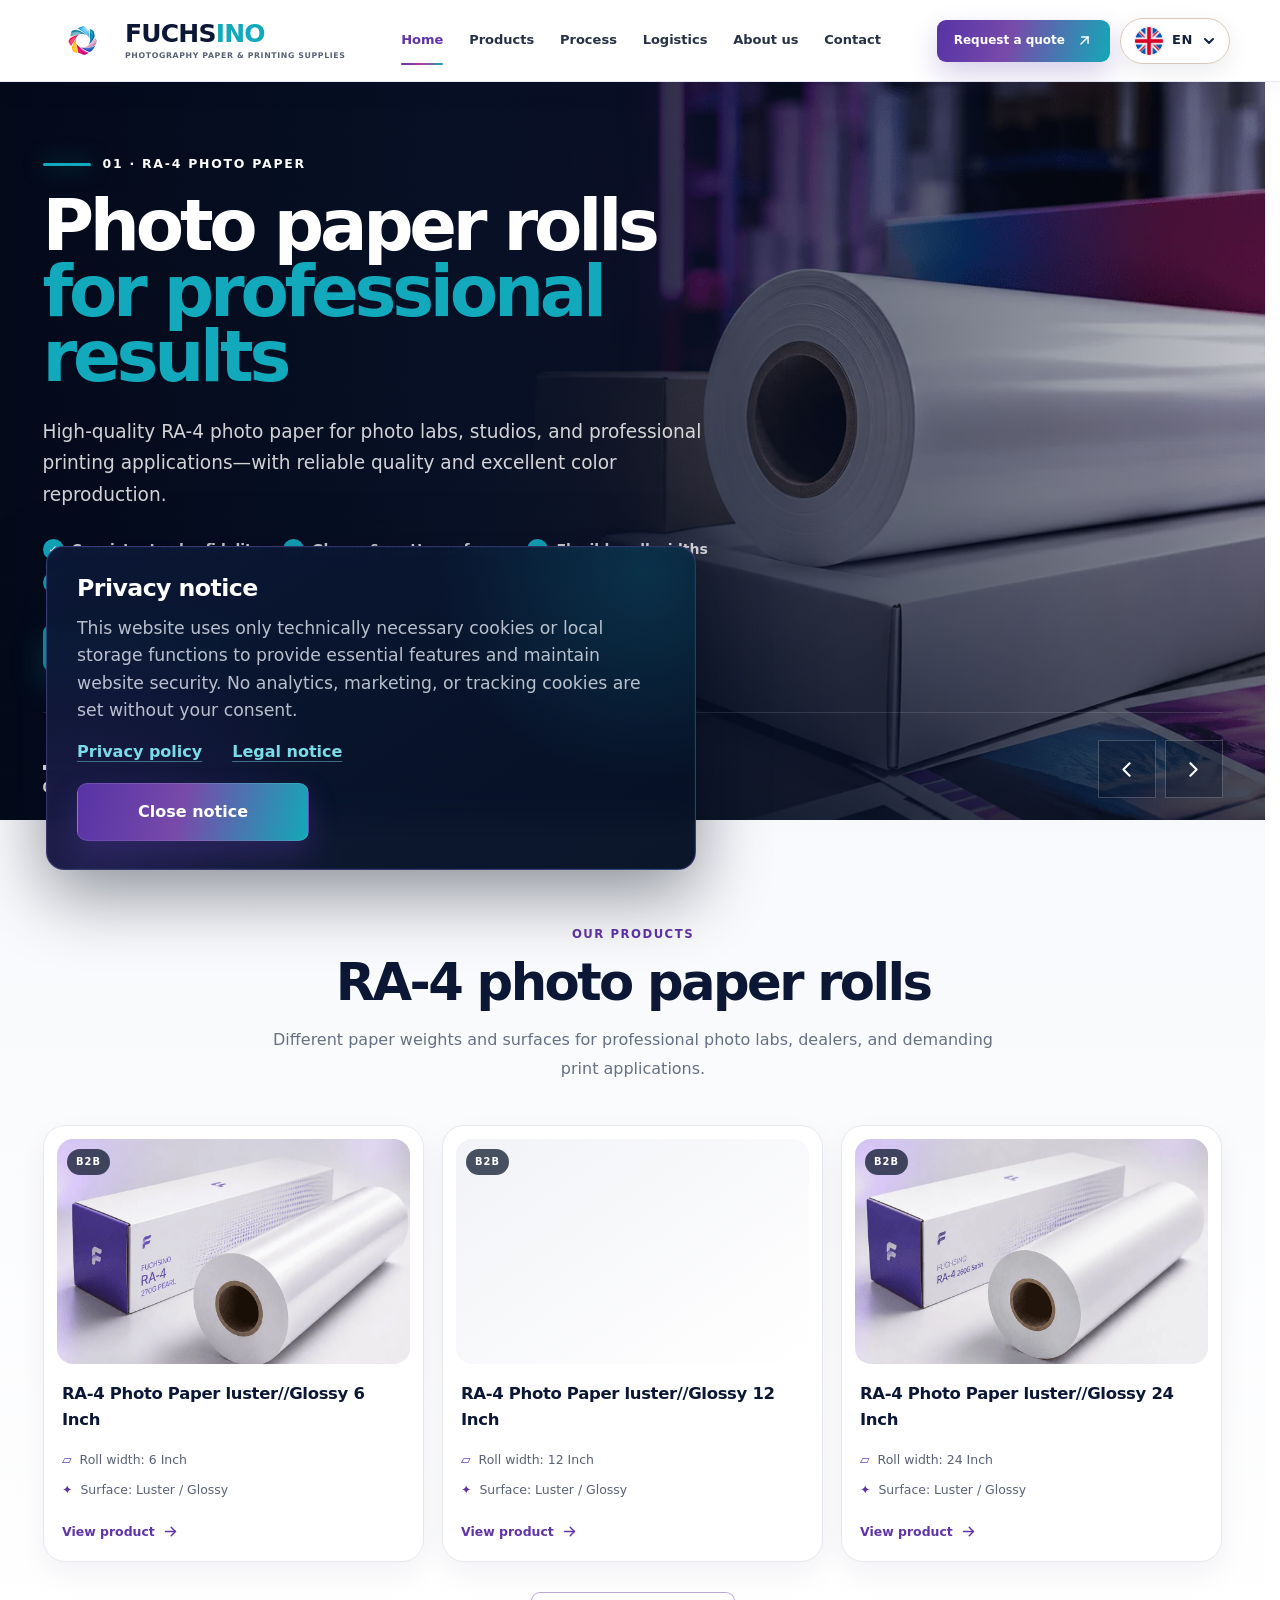
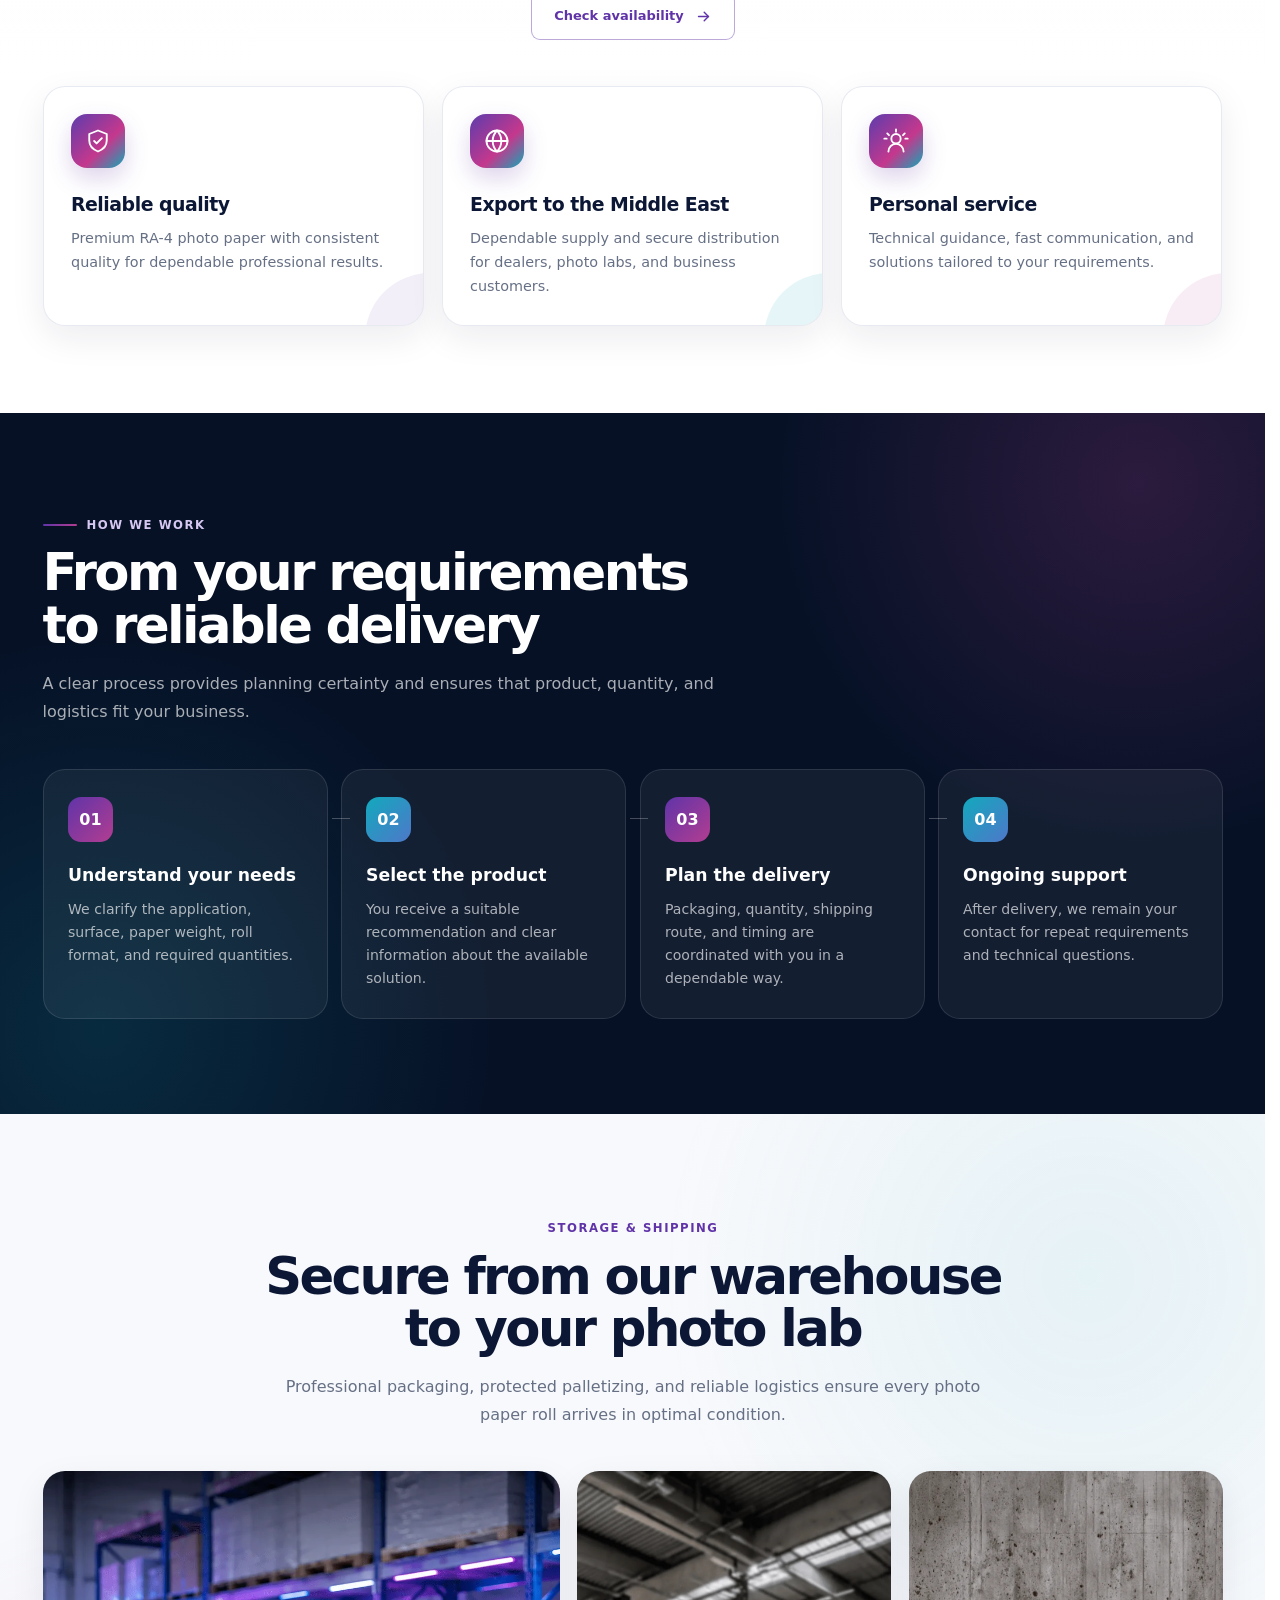
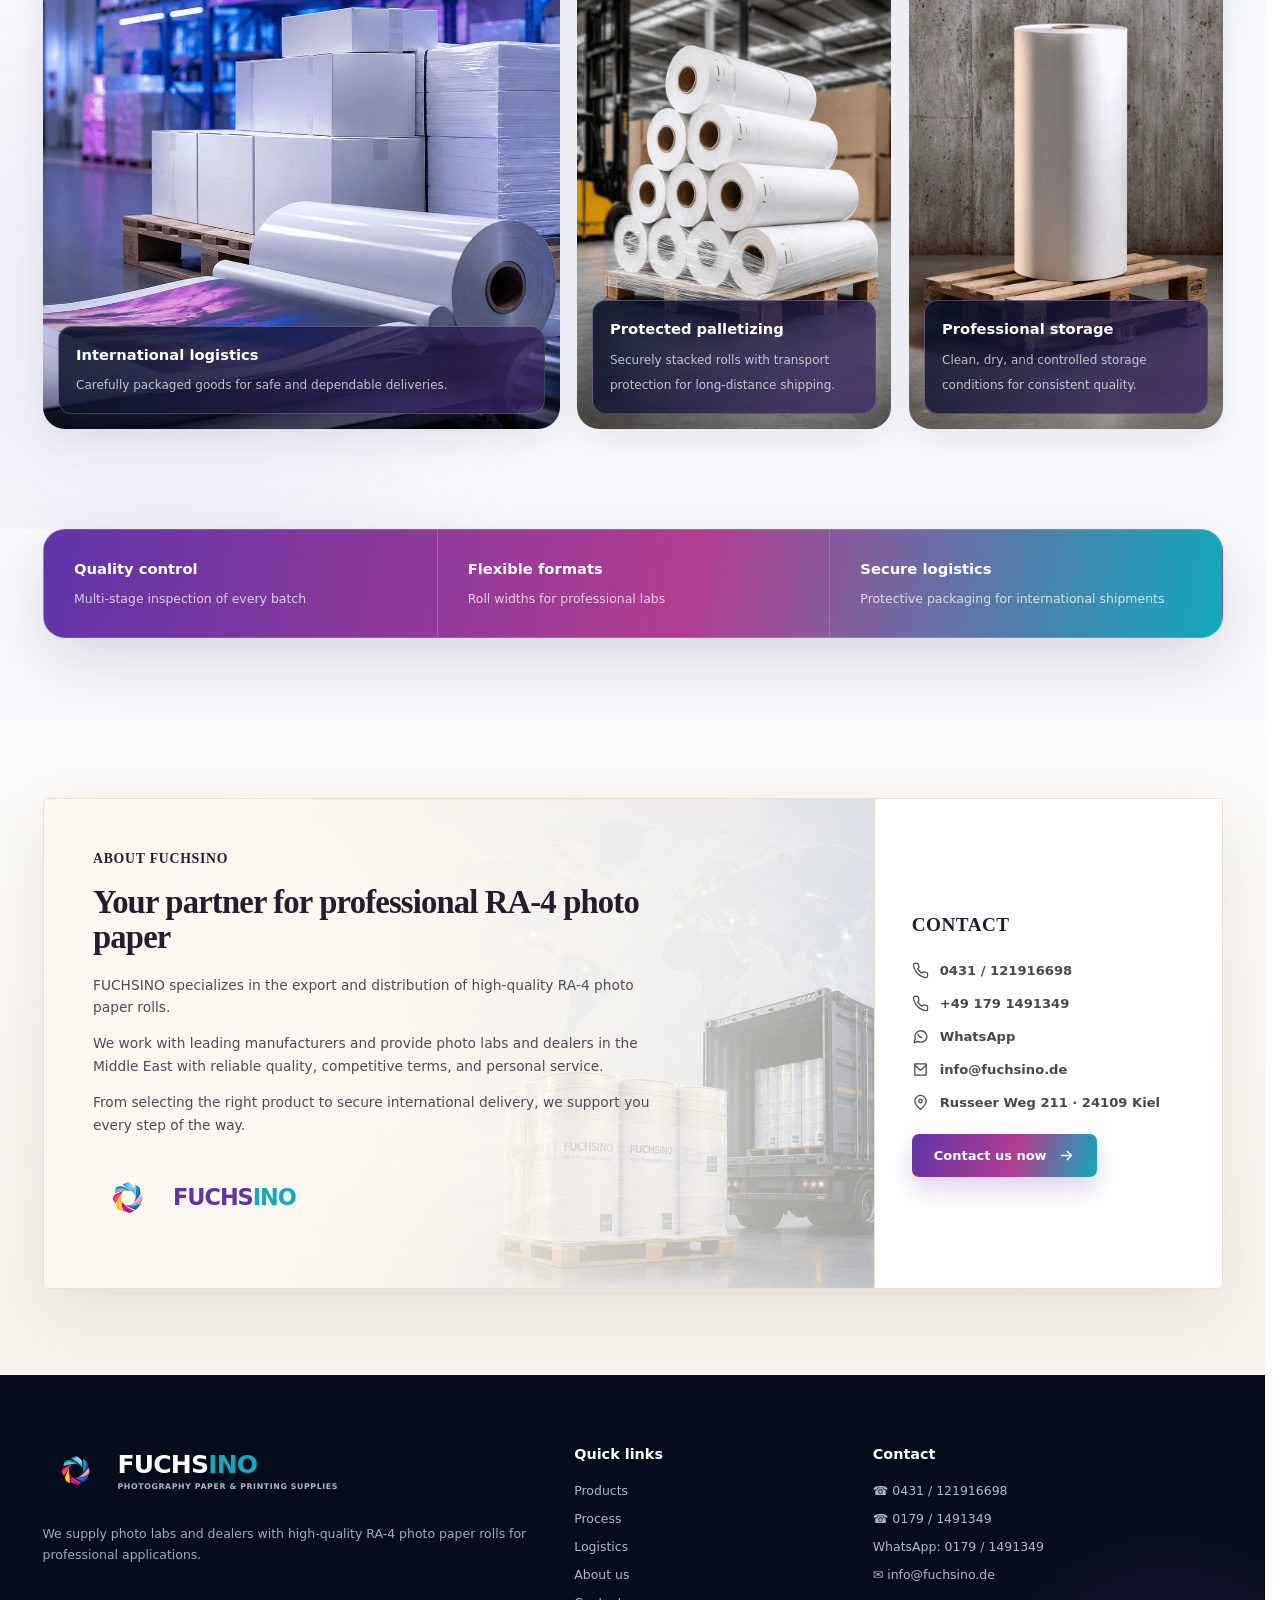
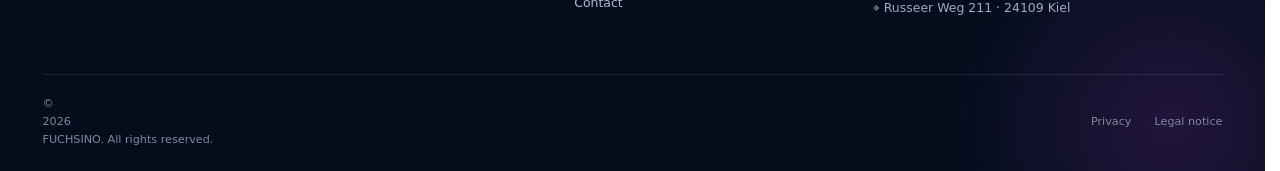
==== commit 9131c3fe: "Add files via upload" ====
--- a/index.html
+++ b/index.html
@@ -1,102 +1,115 @@
 <!DOCTYPE html>
 
-<html lang="de">
+<html lang="en">
 <head>
 <meta charset="utf-8"/>
+<meta name="viewport" content="width=device-width, initial-scale=1, maximum-scale=5, viewport-fit=cover"/>
 <meta content="width=device-width, initial-scale=1, viewport-fit=cover" name="viewport"/>
-<title>RA-4 Fotopapier &amp; Fotopapierrollen | FUCHSINO</title>
-<meta content="FUCHSINO liefert professionelles RA-4 Fotopapier in Rollen für Fotolabore und Händler – mit zuverlässiger Qualität, Beratung und Export in den Nahen Osten." name="description"/>
+<title>RA-4 Photo Paper &amp; Photo Paper Rolls | FUCHSINO</title>
+<meta content="FUCHSINO supplies professional RA-4 photo paper rolls to photo labs and dealers—with reliable quality, expert support, and export to the Middle East." name="description"/>
 <meta content="index,follow,max-image-preview:large,max-snippet:-1,max-video-preview:-1" name="robots"/>
 <meta content="FUCHSINO" name="author"/>
 <meta content="FUCHSINO" name="application-name"/>
 <meta content="#081429" name="theme-color"/>
-<link href="https://fuchsino.de/" rel="canonical"/>
-<link href="https://fuchsino.de/" hreflang="de-DE" rel="alternate"/>
-<link href="https://fuchsino.de/" hreflang="x-default" rel="alternate"/>
-<link href="favicon.ico?v=2" rel="icon" sizes="any"/>
-<link href="favicon-32x32.png?v=2" rel="icon" sizes="32x32" type="image/png"/>
-<link href="apple-touch-icon.png?v=2" rel="apple-touch-icon" sizes="180x180"/>
-<link href="site.webmanifest" rel="manifest"/>
+<link href="https://fuchsino.de/en/" rel="canonical"/>
+<link href="../favicon.ico?v=2" rel="icon" sizes="any"/>
+<link href="../favicon-32x32.png?v=2" rel="icon" sizes="32x32" type="image/png"/>
+<link href="../apple-touch-icon.png?v=2" rel="apple-touch-icon" sizes="180x180"/>
+<link href="../site.webmanifest" rel="manifest"/>
 <meta content="website" property="og:type"/>
-<meta content="de_DE" property="og:locale"/>
+<meta content="en_US" property="og:locale"/>
 <meta content="FUCHSINO" property="og:site_name"/>
-<meta content="RA-4 Fotopapier &amp; Fotopapierrollen | FUCHSINO" property="og:title"/>
-<meta content="Professionelles RA-4 Fotopapier in Rollen für Fotolabore und Händler – zuverlässige Qualität, Beratung und internationale Logistik." property="og:description"/>
-<meta content="https://fuchsino.de/" property="og:url"/>
+<meta content="RA-4 Photo Paper &amp; Photo Paper Rolls | FUCHSINO" property="og:title"/>
+<meta content="Professional RA-4 photo paper rolls for photo labs and dealers—reliable quality, expert support, and international logistics." property="og:description"/>
+<meta content="https://fuchsino.de/en/" property="og:url"/>
 <meta content="https://fuchsino.de/hero-1-ra4-paper.png" property="og:image"/>
 <meta content="1672" property="og:image:width"/>
 <meta content="941" property="og:image:height"/>
-<meta content="FUCHSINO RA-4 Fotopapier in Rollen" property="og:image:alt"/>
+<meta content="FUCHSINO RA-4 photo paper rolls" property="og:image:alt"/>
 <meta content="summary_large_image" name="twitter:card"/>
-<meta content="RA-4 Fotopapier &amp; Fotopapierrollen | FUCHSINO" name="twitter:title"/>
-<meta content="Professionelles RA-4 Fotopapier in Rollen mit zuverlässiger Logistik und persönlicher Beratung." name="twitter:description"/>
+<meta content="RA-4 Photo Paper &amp; Photo Paper Rolls | FUCHSINO" name="twitter:title"/>
+<meta content="Professional RA-4 photo paper rolls with reliable logistics and personal support." name="twitter:description"/>
 <meta content="https://fuchsino.de/hero-1-ra4-paper.png" name="twitter:image"/>
-<script type="application/ld+json">
-  {
-    "@context": "https://schema.org",
-    "@graph": [
-      {
-        "@type": "Organization",
-        "@id": "https://fuchsino.de/#organization",
-        "name": "FUCHSINO",
-        "url": "https://fuchsino.de/",
-        "logo": {
-          "@type": "ImageObject",
-          "url": "https://fuchsino.de/logo.png",
-          "width": 1024,
-          "height": 1024
+<script type="application/ld+json">{
+  "@context": "https://schema.org",
+  "@graph": [
+    {
+      "@type": "Organization",
+      "@id": "https://fuchsino.de/#organization",
+      "name": "FUCHSINO",
+      "url": "https://fuchsino.de/",
+      "logo": {
+        "@type": "ImageObject",
+        "url": "https://fuchsino.de/logo.png",
+        "width": 1024,
+        "height": 1024
+      },
+      "description": "Supplier of professional RA-4 photo paper rolls for photo labs and dealers with international logistics.",
+      "email": "info@fuchsino.de",
+      "telephone": "+49 179 1491349",
+      "address": {
+        "@type": "PostalAddress",
+        "streetAddress": "Russeer Weg 211",
+        "postalCode": "24109",
+        "addressLocality": "Kiel",
+        "addressCountry": "DE"
+      },
+      "contactPoint": [
+        {
+          "@type": "ContactPoint",
+          "telephone": "+49 431 121916698",
+          "contactType": "customer service",
+          "email": "info@fuchsino.de",
+          "availableLanguage": [
+            "de",
+            "en"
+          ]
         },
-        "description": "Anbieter von professionellem RA-4 Fotopapier in Rollen für Fotolabore und Händler mit internationaler Logistik.",
-        "email": "info@fuchsino.de",
-        "telephone": "+49 179 1491349",
-        "address": {
-          "@type": "PostalAddress",
-          "streetAddress": "Russeer Weg 211",
-          "postalCode": "24109",
-          "addressLocality": "Kiel",
-          "addressCountry": "DE"
-        },
-        "contactPoint": [
-          {
-            "@type": "ContactPoint",
-            "telephone": "+49 431 121916698",
-            "contactType": "customer service",
-            "email": "info@fuchsino.de",
-            "availableLanguage": ["de"]
-          },
-          {
-            "@type": "ContactPoint",
-            "telephone": "+49 179 1491349",
-            "contactType": "sales",
-            "email": "info@fuchsino.de",
-            "availableLanguage": ["de"]
-          }
-        ],
-        "areaServed": ["DE", "IQ", "Middle East"]
+        {
+          "@type": "ContactPoint",
+          "telephone": "+49 179 1491349",
+          "contactType": "sales",
+          "email": "info@fuchsino.de",
+          "availableLanguage": [
+            "de",
+            "en"
+          ]
+        }
+      ],
+      "areaServed": [
+        "DE",
+        "IQ",
+        "Middle East"
+      ]
+    },
+    {
+      "@type": "WebSite",
+      "@id": "https://fuchsino.de/#website",
+      "url": "https://fuchsino.de/",
+      "name": "FUCHSINO",
+      "publisher": {
+        "@id": "https://fuchsino.de/#organization"
       },
-      {
-        "@type": "WebSite",
-        "@id": "https://fuchsino.de/#website",
-        "url": "https://fuchsino.de/",
-        "name": "FUCHSINO",
-        "publisher": {"@id": "https://fuchsino.de/#organization"},
-        "inLanguage": "de-DE"
+      "inLanguage": "en"
+    },
+    {
+      "@type": "WebPage",
+      "@id": "https://fuchsino.de/en/#webpage",
+      "url": "https://fuchsino.de/en/",
+      "name": "RA-4 Photo Paper & Photo Paper Rolls | FUCHSINO",
+      "isPartOf": {
+        "@id": "https://fuchsino.de/#website"
       },
-      {
-        "@type": "WebPage",
-        "@id": "https://fuchsino.de/#webpage",
-        "url": "https://fuchsino.de/",
-        "name": "RA-4 Fotopapier & Fotopapierrollen | FUCHSINO",
-        "isPartOf": {"@id": "https://fuchsino.de/#website"},
-        "about": {"@id": "https://fuchsino.de/#organization"},
-        "description": "Professionelles RA-4 Fotopapier in Rollen für Fotolabore und Händler mit zuverlässiger Qualität, Beratung und internationaler Logistik.",
-        "inLanguage": "de-DE"
-      }
-    ]
-  }
-  </script>
-<link as="image" fetchpriority="high" href="hero-1-ra4-paper-mobile.webp" media="(max-width: 620px)" rel="preload" type="image/webp"/>
-<link as="image" fetchpriority="high" href="hero-1-ra4-paper.webp" media="(min-width: 621px)" rel="preload" type="image/webp"/>
+      "about": {
+        "@id": "https://fuchsino.de/#organization"
+      },
+      "description": "Professional RA-4 photo paper rolls for photo labs and dealers with reliable quality, support, and international logistics.",
+      "inLanguage": "en"
+    }
+  ]
+}</script>
+<link as="image" fetchpriority="high" href="../hero-1-ra4-paper-mobile.webp" media="(max-width: 620px)" rel="preload" type="image/webp"/>
+<link as="image" fetchpriority="high" href="../hero-1-ra4-paper.webp" media="(min-width: 621px)" rel="preload" type="image/webp"/>
 <style>
     :root {
       --ink: #0b1734;
@@ -607,7 +620,7 @@
       *, *::before, *::after { scroll-behavior: auto !important; animation-duration: .001ms !important; animation-iteration-count: 1 !important; transition-duration: .001ms !important; }
     }
 
-    /* Datenschutz-Hinweis beim ersten Besuch – im FUCHSINO Design */
+    /* Privacy notice on first visit – FUCHSINO design */
     .privacy-notice {
       position: fixed;
       left: clamp(18px, 3.6vw, 56px);
@@ -716,147 +729,136 @@
   .hero-slide.is-active .hero-kicker, .hero-slide.is-active .hero-title, .hero-slide.is-active .hero-copy, .hero-slide.is-active .hero-meta, .hero-slide.is-active .hero-actions { opacity: 1; transform: none; }
   .reveal { opacity: 1; transform: none; }
 </style></noscript>
-<link href="language-switcher.css" rel="stylesheet"/>
-<script defer src="language-switcher.js"></script>
-</head>
+<link rel="stylesheet" href="../layout-stability.css?v=4"/>
+<link href="../language-switcher.css?v=3" rel="stylesheet"/><script defer src="../language-switcher.js?v=3"></script><noscript><style id="language-noscript-fallback">
+.language-trigger{display:none!important}
+.language-menu{position:static!important;display:flex!important;flex-direction:column!important;opacity:1!important;visibility:visible!important;pointer-events:auto!important;transform:none!important;width:auto!important;max-width:none!important;padding:4px!important;box-shadow:none!important;border:0!important}
+.language-option{min-height:42px!important;padding:6px 8px!important}
+.language-option .check{display:none!important}
+</style></noscript><link href="https://fuchsino.de/" hreflang="de-DE" rel="alternate"/><link href="https://fuchsino.de/en/" hreflang="en" rel="alternate"/><link href="https://fuchsino.de/" hreflang="x-default" rel="alternate"/></head>
 <body>
-<a class="skip-link" href="#main">Zum Inhalt springen</a>
+<a class="skip-link" href="#main">Skip to content</a>
 <header class="site-header" id="top">
 <div class="nav-shell container">
-<a aria-label="FUCHSINO Startseite" class="brand" href="#top">
-<img alt="FUCHSINO Logo" class="brand-logo" decoding="async" height="1024" src="logo.png" width="1024"/>
+<a aria-label="FUCHSINO home page" class="brand" href="#top">
+<img alt="FUCHSINO logo" class="brand-logo" decoding="async" height="1024" src="../logo.png" width="1024"/>
 <span class="brand-copy"><strong>FUCHS<span>INO</span></strong><small>PHOTOGRAPHY PAPER &amp; PRINTING SUPPLIES</small></span>
 </a>
-<button aria-expanded="false" aria-label="Menü öffnen" class="menu-toggle" type="button"><span></span><span></span><span></span></button>
-
-<nav aria-label="Hauptnavigation" class="main-nav">
-<a aria-current="page" class="active" href="#top">Startseite</a>
-<a href="#products">Produkte</a>
-<a href="#process">Ablauf</a>
-<a href="#logistics">Logistik</a>
-<a href="#about">Über uns</a>
-<a href="#contact">Kontakt</a>
+<button aria-expanded="false" aria-label="Open menu" class="menu-toggle" type="button"><span></span><span></span><span></span></button>
+<nav aria-label="Main navigation" class="main-nav">
+<a aria-current="page" class="active" href="#top">Home</a>
+<a href="#products">Products</a>
+<a href="#process">Process</a>
+<a href="#logistics">Logistics</a>
+<a href="#about">About us</a>
+<a href="contact.html">Contact</a>
 </nav>
 <div class="nav-actions">
-<a class="btn btn-primary btn-small" href="#contact">Angebot anfordern <svg aria-hidden="true" class="arrow-icon" viewbox="0 0 24 24"><path d="M7 17 17 7"></path><path d="M8 7h9v9"></path></svg></a>
-
-<div class="language-switcher notranslate" id="languageSwitcher" translate="no">
-<button aria-expanded="false" aria-haspopup="true" aria-label="Sprache ändern" class="language-switcher-button" id="languageSwitcherButton" type="button">
-<img alt="" class="language-current-flag" height="22" id="languageCurrentFlag" src="lang-de.svg" width="22"/>
-<span class="language-current-code" id="languageCurrentCode">DE</span>
-<span aria-hidden="true" class="language-switcher-chevron">⌄</span>
-</button>
-<div aria-label="Sprache auswählen" class="language-switcher-menu" id="languageSwitcherMenu" role="menu">
-<button class="language-option" data-language="de" role="menuitem" type="button"><img alt="Deutsch" class="language-option-flag" height="24" src="lang-de.svg" width="24"/><span class="language-option-copy"><strong>Deutsch</strong><small>DE</small></span><span aria-hidden="true" class="language-option-check">✓</span></button>
-<button class="language-option" data-language="en" role="menuitem" type="button"><img alt="English" class="language-option-flag" height="24" src="lang-gb.svg" width="24"/><span class="language-option-copy"><strong>English</strong><small>EN</small></span><span aria-hidden="true" class="language-option-check">✓</span></button>
-</div>
-</div>
-
-</div>
+<a class="btn btn-primary btn-small" href="contact.html">Request a quote <svg aria-hidden="true" class="arrow-icon" viewbox="0 0 24 24"><path d="M7 17 17 7"></path><path d="M8 7h9v9"></path></svg></a>
+<div class="language-switcher"><button aria-expanded="false" aria-haspopup="menu" aria-label="Choose language" class="language-trigger" type="button"><span class="flag" aria-hidden="true"><img src="../united-kingdom.png" alt=""></span><span class="lang-code">EN</span><svg aria-hidden="true" class="chevron" viewbox="0 0 12 12"><path d="m2 4 4 4 4-4"></path></svg></button><div aria-label="Languages" class="language-menu" role="menu"><a class="language-option" data-lang="de" data-preserve-hash="true" href="../index.html" role="menuitem"><span class="flag" aria-hidden="true"><img src="../flags.png" alt=""></span><span class="lang-name"><strong>Deutsch</strong><small>DE</small></span><span aria-hidden="true" class="check">✓</span></a><a class="language-option is-active" data-lang="en" data-preserve-hash="true" href="index.html" role="menuitem"><span class="flag" aria-hidden="true"><img src="../united-kingdom.png" alt=""></span><span class="lang-name"><strong>English</strong><small>EN</small></span><span aria-hidden="true" class="check">✓</span></a></div></div></div>
 </div>
 </header>
 <main id="main">
-<section aria-label="FUCHSINO Leistungen" aria-roledescription="carousel" class="hero-slider" id="hero">
+<section aria-label="FUCHSINO services" aria-roledescription="carousel" class="hero-slider" id="hero">
 <div class="hero-track">
 <article aria-hidden="false" class="hero-slide is-active" data-slide="0">
-<div class="hero-media"><picture><source media="(max-width: 620px)" srcset="hero-1-ra4-paper-mobile.webp" type="image/webp"/><img alt="Hochglänzende RA-4 Fotopapierrolle" decoding="async" fetchpriority="high" height="941" loading="eager" src="hero-1-ra4-paper.webp" width="1672"/></picture></div>
+<div class="hero-media"><picture><source media="(max-width: 620px)" srcset="../hero-1-ra4-paper-mobile.webp" type="image/webp"/><img alt="Hochglänzende RA-4 photo paperrolle" decoding="async" fetchpriority="high" height="941" loading="eager" src="../hero-1-ra4-paper.webp" width="1672"/></picture></div>
 <div class="container hero-inner"><div class="hero-content">
-<p class="hero-kicker">01 · RA-4 Fotopapier</p>
-<h1 class="hero-title long">Fotopapier in Rollen <span>für professionelle Ergebnisse</span></h1>
-<p class="hero-copy">Hochwertiges RA-4 Fotopapier für Fotolabore, Studios und professionelle Druckanwendungen – mit zuverlässiger Qualität und überzeugender Farbwiedergabe.</p>
-<div aria-label="Vorteile" class="hero-meta"><span>Konstante Farbtreue</span><span>Glänzende &amp; matte Oberflächen</span><span>Flexible Rollenbreiten</span><span>Professionelle Anwendungen</span></div>
-<div class="hero-actions"><a class="btn btn-primary" href="#contact">Angebot anfordern <svg aria-hidden="true" class="arrow-icon" viewbox="0 0 24 24"><path d="M5 12h14"></path><path d="m13 6 6 6-6 6"></path></svg></a><a class="btn btn-secondary" href="#products">Produkte ansehen <svg aria-hidden="true" class="arrow-icon" viewbox="0 0 24 24"><path d="M7 17 17 7"></path><path d="M8 7h9v9"></path></svg></a></div>
+<p class="hero-kicker">01 · RA-4 Photo Paper</p>
+<h1 class="hero-title long">Photo paper rolls <span>for professional results</span></h1>
+<p class="hero-copy">High-quality RA-4 photo paper for photo labs, studios, and professional printing applications—with reliable quality and excellent color reproduction.</p>
+<div aria-label="Benefits" class="hero-meta"><span>Consistent color fidelity</span><span>Glossy &amp; matte surfaces</span><span>Flexible roll widths</span><span>Professional applications</span></div>
+<div class="hero-actions"><a class="btn btn-primary" href="contact.html">Request a quote <svg aria-hidden="true" class="arrow-icon" viewbox="0 0 24 24"><path d="M5 12h14"></path><path d="m13 6 6 6-6 6"></path></svg></a><a class="btn btn-secondary" href="#products">View products <svg aria-hidden="true" class="arrow-icon" viewbox="0 0 24 24"><path d="M7 17 17 7"></path><path d="M8 7h9v9"></path></svg></a></div>
 </div></div>
 </article>
 <article aria-hidden="true" class="hero-slide" data-slide="1">
-<div class="hero-media"><picture><source media="(max-width: 620px)" srcset="hero-2-export-logistics-mobile.webp" type="image/webp"/><img alt="Verpacktes Fotopapier und Logistik im Lager" decoding="async" height="941" loading="lazy" src="hero-2-export-logistics.webp" width="1672"/></picture></div>
+<div class="hero-media"><picture><source media="(max-width: 620px)" srcset="../hero-2-export-logistics-mobile.webp" type="image/webp"/><img alt="Packaged photo paper and warehouse logistics" decoding="async" height="941" loading="lazy" src="../hero-2-export-logistics.webp" width="1672"/></picture></div>
 <div class="container hero-inner"><div class="hero-content">
-<p class="hero-kicker">02 · Export &amp; Vertrieb</p>
-<h2 class="hero-title long">Zuverlässige Versorgung <span>für den Nahen Osten</span></h2>
-<p class="hero-copy">FUCHSINO verbindet hochwertige Fotopapier-Produkte mit sicherer Logistik, persönlicher Betreuung und planbaren Lieferlösungen für Geschäftskunden.</p>
-<div aria-label="Vorteile" class="hero-meta"><span>Sichere Schutzverpackung</span><span>Planbare Lieferzeiten</span><span>Großhandelslösungen</span><span>Persönliche Betreuung</span></div>
-<div class="hero-actions"><a class="btn btn-primary" href="#contact">Lieferung anfragen <svg aria-hidden="true" class="arrow-icon" viewbox="0 0 24 24"><path d="M5 12h14"></path><path d="m13 6 6 6-6 6"></path></svg></a><a class="btn btn-secondary" href="#logistics">Logistik ansehen <svg aria-hidden="true" class="arrow-icon" viewbox="0 0 24 24"><path d="M7 17 17 7"></path><path d="M8 7h9v9"></path></svg></a></div>
+<p class="hero-kicker">02 · Export &amp; Distribution</p>
+<h2 class="hero-title long">Reliable supply <span>for the Middle East</span></h2>
+<p class="hero-copy">FUCHSINO combines high-quality photo paper products with secure logistics, personal support, and dependable delivery solutions for business customers.</p>
+<div aria-label="Benefits" class="hero-meta"><span>Secure protective packaging</span><span>Dependable delivery schedules</span><span>Wholesale solutions</span><span>Personal support</span></div>
+<div class="hero-actions"><a class="btn btn-primary" href="contact.html">Request delivery <svg aria-hidden="true" class="arrow-icon" viewbox="0 0 24 24"><path d="M5 12h14"></path><path d="m13 6 6 6-6 6"></path></svg></a><a class="btn btn-secondary" href="#logistics">View logistics <svg aria-hidden="true" class="arrow-icon" viewbox="0 0 24 24"><path d="M7 17 17 7"></path><path d="M8 7h9v9"></path></svg></a></div>
 </div></div>
 </article>
 <article aria-hidden="true" class="hero-slide" data-slide="2">
-<div class="hero-media"><picture><source media="(max-width: 620px)" srcset="hero-3-quality-service-mobile.webp" type="image/webp"/><img alt="Qualitätsprüfung von professionellen Fotoabzügen" decoding="async" height="941" loading="lazy" src="hero-3-quality-service.webp" width="1672"/></picture></div>
+<div class="hero-media"><picture><source media="(max-width: 620px)" srcset="../hero-3-quality-service-mobile.webp" type="image/webp"/><img alt="Quality inspection of professional photo prints" decoding="async" height="941" loading="lazy" src="../hero-3-quality-service.webp" width="1672"/></picture></div>
 <div class="container hero-inner"><div class="hero-content">
-<p class="hero-kicker">03 · Beratung &amp; Service</p>
-<h2 class="hero-title">Die passende Lösung <span>für Ihren Bedarf</span></h2>
-<p class="hero-copy">Von der Produktauswahl bis zur laufenden Versorgung begleiten wir Sie mit technischer Beratung, Qualitätskontrolle und verlässlichem Kundenservice.</p>
-<div aria-label="Vorteile" class="hero-meta"><span>Individuelle Produktempfehlung</span><span>Bedarfs- &amp; Mengenplanung</span><span>Mehrstufige Qualitätskontrolle</span><span>Langfristige Partnerschaft</span></div>
-<div class="hero-actions"><a class="btn btn-primary" href="#contact">Beratung vereinbaren <svg aria-hidden="true" class="arrow-icon" viewbox="0 0 24 24"><path d="M5 12h14"></path><path d="m13 6 6 6-6 6"></path></svg></a><a class="btn btn-secondary" href="#about">Über FUCHSINO <svg aria-hidden="true" class="arrow-icon" viewbox="0 0 24 24"><path d="M7 17 17 7"></path><path d="M8 7h9v9"></path></svg></a></div>
+<p class="hero-kicker">03 · Consulting &amp; Service</p>
+<h2 class="hero-title">The right solution <span>for your requirements</span></h2>
+<p class="hero-copy">From product selection to ongoing supply, we support you with technical guidance, quality control, and reliable customer service.</p>
+<div aria-label="Benefits" class="hero-meta"><span>Individual product recommendations</span><span>Demand &amp; quantity planning</span><span>Multi-stage quality control</span><span>Long-term partnership</span></div>
+<div class="hero-actions"><a class="btn btn-primary" href="contact.html">Arrange a consultation <svg aria-hidden="true" class="arrow-icon" viewbox="0 0 24 24"><path d="M5 12h14"></path><path d="m13 6 6 6-6 6"></path></svg></a><a class="btn btn-secondary" href="#about">About FUCHSINO <svg aria-hidden="true" class="arrow-icon" viewbox="0 0 24 24"><path d="M7 17 17 7"></path><path d="M8 7h9v9"></path></svg></a></div>
 </div></div>
 </article>
 </div>
-<div aria-label="Hero-Slider Steuerung" class="hero-controls">
-<div aria-label="Hero-Inhalt auswählen" class="hero-dots" role="tablist">
-<button aria-label="RA-4 Fotopapier anzeigen" aria-selected="true" class="hero-dot is-active" data-slide-to="0" role="tab" type="button"></button>
-<button aria-label="Export und Vertrieb anzeigen" aria-selected="false" class="hero-dot" data-slide-to="1" role="tab" type="button"></button>
-<button aria-label="Beratung und Service anzeigen" aria-selected="false" class="hero-dot" data-slide-to="2" role="tab" type="button"></button>
-</div>
-<div class="hero-nav"><button aria-label="Vorheriger Slide" class="hero-arrow" id="heroPrev" type="button"><svg aria-hidden="true" viewbox="0 0 24 24"><path d="m15 18-6-6 6-6"></path></svg></button><button aria-label="Nächster Slide" class="hero-arrow" id="heroNext" type="button"><svg aria-hidden="true" viewbox="0 0 24 24"><path d="m9 18 6-6-6-6"></path></svg></button></div>
+<div aria-label="Hero slider controls" class="hero-controls">
+<div aria-label="Select hero content" class="hero-dots" role="tablist">
+<button aria-label="Show RA-4 photo paper" aria-selected="true" class="hero-dot is-active" data-slide-to="0" role="tab" type="button"></button>
+<button aria-label="Show export and distribution" aria-selected="false" class="hero-dot" data-slide-to="1" role="tab" type="button"></button>
+<button aria-label="Show consulting and service" aria-selected="false" class="hero-dot" data-slide-to="2" role="tab" type="button"></button>
+</div>
+<div class="hero-nav"><button aria-label="Previous slide" class="hero-arrow" id="heroPrev" type="button"><svg aria-hidden="true" viewbox="0 0 24 24"><path d="m15 18-6-6 6-6"></path></svg></button><button aria-label="Next slide" class="hero-arrow" id="heroNext" type="button"><svg aria-hidden="true" viewbox="0 0 24 24"><path d="m9 18 6-6-6-6"></path></svg></button></div>
 <div aria-live="polite" class="hero-count"><strong id="heroCurrent">01</strong> / 03</div>
 </div>
 </section>
 <section class="products-section" id="products">
 <div class="container">
-<div class="section-head reveal"><p class="section-kicker centered">Unsere Produkte</p><h2 class="section-title">RA-4 Fotopapier in Rollen</h2><p class="section-intro">Verschiedene Flächengewichte und Oberflächen für professionelle Fotolabore, Händler und anspruchsvolle Druckanwendungen.</p></div>
+<div class="section-head reveal"><p class="section-kicker centered">Our products</p><h2 class="section-title">RA-4 photo paper rolls</h2><p class="section-intro">Different paper weights and surfaces for professional photo labs, dealers, and demanding print applications.</p></div>
 <div class="product-grid">
-<article class="product-card reveal"><div class="product-img"><img alt="RA-4 Photopapier luster//Glossy 6 Inch" decoding="async" height="1402" loading="lazy" src="assets/images/Unsere.1.webp" width="1122"/></div><h3>RA-4 Photopapier luster//Glossy 6 Inch</h3><p><span>▱</span>Rollenbreite: 6 Inch</p><p><span>✦</span>Oberfläche: Luster / Glossy</p><a aria-label="RA-4 Photopapier luster//Glossy 6 Inch ansehen" href="product-6-inch.html">Produkt ansehen <svg aria-hidden="true" class="arrow-icon" viewbox="0 0 24 24"><path d="M5 12h14"></path><path d="m13 6 6 6-6 6"></path></svg></a></article>
-<article class="product-card reveal"><div class="product-img"><img alt="RA-4 Photopapier luster//Glossy 12 Inch" decoding="async" height="1402" loading="lazy" src="assets/images/Unsere.2.webp" width="1122"/></div><h3>RA-4 Photopapier luster//Glossy 12 Inch</h3><p><span>▱</span>Rollenbreite: 12 Inch</p><p><span>✦</span>Oberfläche: Luster / Glossy</p><a aria-label="RA-4 Photopapier luster//Glossy 12 Inch ansehen" href="product-12-inch.html">Produkt ansehen <svg aria-hidden="true" class="arrow-icon" viewbox="0 0 24 24"><path d="M5 12h14"></path><path d="m13 6 6 6-6 6"></path></svg></a></article>
-<article class="product-card reveal"><div class="product-img"><img alt="RA-4 Photopapier luster//Glossy 24 Inch" decoding="async" height="1402" loading="lazy" src="assets/images/Unsere.3.webp" width="1122"/></div><h3>RA-4 Photopapier luster//Glossy 24 Inch</h3><p><span>▱</span>Rollenbreite: 24 Inch</p><p><span>✦</span>Oberfläche: Luster / Glossy</p><a aria-label="RA-4 Photopapier luster//Glossy 24 Inch ansehen" href="product-24-inch.html">Produkt ansehen <svg aria-hidden="true" class="arrow-icon" viewbox="0 0 24 24"><path d="M5 12h14"></path><path d="m13 6 6 6-6 6"></path></svg></a></article>
-
-</div>
-<div class="products-cta reveal"><a class="btn btn-outline" href="#contact">Verfügbarkeit anfragen <svg aria-hidden="true" class="arrow-icon" viewbox="0 0 24 24"><path d="M5 12h14"></path><path d="m13 6 6 6-6 6"></path></svg></a></div>
+<article class="product-card reveal"><div class="product-img"><img alt="RA-4 Photo Paper luster//Glossy 6 Inch" decoding="async" height="1402" loading="lazy" src="../assets/images/Unsere.1.webp" width="1122"/></div><h3>RA-4 Photo Paper luster//Glossy 6 Inch</h3><p><span>▱</span>Roll width: 6 Inch</p><p><span>✦</span>Surface: Luster / Glossy</p><a aria-label="View RA-4 Photo Paper luster//Glossy 6 Inch" href="product-6-inch.html">View product <svg aria-hidden="true" class="arrow-icon" viewbox="0 0 24 24"><path d="M5 12h14"></path><path d="m13 6 6 6-6 6"></path></svg></a></article>
+<article class="product-card reveal"><div class="product-img"><img alt="RA-4 Photo Paper luster//Glossy 12 Inch" decoding="async" height="1402" loading="lazy" src="../assets/images/Unsere.2.webp" width="1122"/></div><h3>RA-4 Photo Paper luster//Glossy 12 Inch</h3><p><span>▱</span>Roll width: 12 Inch</p><p><span>✦</span>Surface: Luster / Glossy</p><a aria-label="View RA-4 Photo Paper luster//Glossy 12 Inch" href="product-12-inch.html">View product <svg aria-hidden="true" class="arrow-icon" viewbox="0 0 24 24"><path d="M5 12h14"></path><path d="m13 6 6 6-6 6"></path></svg></a></article>
+<article class="product-card reveal"><div class="product-img"><img alt="RA-4 Photo Paper luster//Glossy 24 Inch" decoding="async" height="1402" loading="lazy" src="../assets/images/Unsere.3.webp" width="1122"/></div><h3>RA-4 Photo Paper luster//Glossy 24 Inch</h3><p><span>▱</span>Roll width: 24 Inch</p><p><span>✦</span>Surface: Luster / Glossy</p><a aria-label="View RA-4 Photo Paper luster//Glossy 24 Inch" href="product-24-inch.html">View product <svg aria-hidden="true" class="arrow-icon" viewbox="0 0 24 24"><path d="M5 12h14"></path><path d="m13 6 6 6-6 6"></path></svg></a></article>
+</div>
+<div class="products-cta reveal"><a class="btn btn-outline" href="contact.html">Check availability <svg aria-hidden="true" class="arrow-icon" viewbox="0 0 24 24"><path d="M5 12h14"></path><path d="m13 6 6 6-6 6"></path></svg></a></div>
 </div>
 </section>
 <section class="feature-strip" id="services">
 <div class="container feature-grid">
-<article class="feature-card reveal"><div class="icon-orb"><svg aria-hidden="true" viewbox="0 0 24 24"><path d="M12 3 4.5 6v5.6c0 4.7 3.2 7.7 7.5 9.4 4.3-1.7 7.5-4.7 7.5-9.4V6L12 3Z"></path><path d="m8.7 12 2.1 2.1 4.5-4.5"></path></svg></div><h2>Zuverlässige Qualität</h2><p>Premium RA-4 Fotopapier mit stabiler Qualität für konstante professionelle Ergebnisse.</p></article>
-<article class="feature-card reveal"><div class="icon-orb"><svg aria-hidden="true" viewbox="0 0 24 24"><circle cx="12" cy="12" r="9"></circle><path d="M3 12h18M12 3c2.4 2.5 3.7 5.5 3.7 9S14.4 18.5 12 21c-2.4-2.5-3.7-5.5-3.7-9S9.6 5.5 12 3Z"></path></svg></div><h2>Export in den Nahen Osten</h2><p>Planbare Versorgung und sichere Distribution für Händler, Fotolabore und Geschäftskunden.</p></article>
-<article class="feature-card reveal"><div class="icon-orb"><svg aria-hidden="true" viewbox="0 0 24 24"><circle cx="12" cy="10" r="4"></circle><path d="M5.5 21a6.5 6.5 0 0 1 13 0M12 2v2M4.5 5.5 6 7M19.5 5.5 18 7M2 10h2M20 10h2"></path></svg></div><h2>Persönlicher Service</h2><p>Technische Beratung, schnelle Kommunikation und Lösungen passend zu Ihrem Bedarf.</p></article>
+<article class="feature-card reveal"><div class="icon-orb"><svg aria-hidden="true" viewbox="0 0 24 24"><path d="M12 3 4.5 6v5.6c0 4.7 3.2 7.7 7.5 9.4 4.3-1.7 7.5-4.7 7.5-9.4V6L12 3Z"></path><path d="m8.7 12 2.1 2.1 4.5-4.5"></path></svg></div><h2>Reliable quality</h2><p>Premium RA-4 photo paper with consistent quality for dependable professional results.</p></article>
+<article class="feature-card reveal"><div class="icon-orb"><svg aria-hidden="true" viewbox="0 0 24 24"><circle cx="12" cy="12" r="9"></circle><path d="M3 12h18M12 3c2.4 2.5 3.7 5.5 3.7 9S14.4 18.5 12 21c-2.4-2.5-3.7-5.5-3.7-9S9.6 5.5 12 3Z"></path></svg></div><h2>Export to the Middle East</h2><p>Dependable supply and secure distribution for dealers, photo labs, and business customers.</p></article>
+<article class="feature-card reveal"><div class="icon-orb"><svg aria-hidden="true" viewbox="0 0 24 24"><circle cx="12" cy="10" r="4"></circle><path d="M5.5 21a6.5 6.5 0 0 1 13 0M12 2v2M4.5 5.5 6 7M19.5 5.5 18 7M2 10h2M20 10h2"></path></svg></div><h2>Personal service</h2><p>Technical guidance, fast communication, and solutions tailored to your requirements.</p></article>
 </div>
 </section>
 <section class="process-section" id="process">
 <div class="container">
-<p class="section-kicker">So arbeiten wir</p><h2 class="section-title">Vom Bedarf bis zur zuverlässigen Lieferung</h2><p class="section-intro">Ein klarer Ablauf schafft Planungssicherheit und sorgt dafür, dass Produkt, Menge und Logistik zu Ihrem Geschäft passen.</p>
+<p class="section-kicker">How we work</p><h2 class="section-title">From your requirements to reliable delivery</h2><p class="section-intro">A clear process provides planning certainty and ensures that product, quantity, and logistics fit your business.</p>
 <div class="process-grid">
-<article class="process-card reveal"><span class="process-step">01</span><h3>Bedarf verstehen</h3><p>Wir klären Anwendung, Oberfläche, Flächengewicht, Rollenformat und gewünschte Mengen.</p></article>
-<article class="process-card reveal"><span class="process-step">02</span><h3>Produkt auswählen</h3><p>Sie erhalten eine passende Empfehlung und transparente Informationen zur verfügbaren Lösung.</p></article>
-<article class="process-card reveal"><span class="process-step">03</span><h3>Lieferung planen</h3><p>Verpackung, Menge, Lieferweg und Zeitrahmen werden gemeinsam und planbar abgestimmt.</p></article>
-<article class="process-card reveal"><span class="process-step">04</span><h3>Langfristig betreuen</h3><p>Auch nach der Lieferung bleiben wir Ansprechpartner für Folgebedarf und technische Fragen.</p></article>
+<article class="process-card reveal"><span class="process-step">01</span><h3>Understand your needs</h3><p>We clarify the application, surface, paper weight, roll format, and required quantities.</p></article>
+<article class="process-card reveal"><span class="process-step">02</span><h3>Select the product</h3><p>You receive a suitable recommendation and clear information about the available solution.</p></article>
+<article class="process-card reveal"><span class="process-step">03</span><h3>Plan the delivery</h3><p>Packaging, quantity, shipping route, and timing are coordinated with you in a dependable way.</p></article>
+<article class="process-card reveal"><span class="process-step">04</span><h3>Ongoing support</h3><p>After delivery, we remain your contact for repeat requirements and technical questions.</p></article>
 </div>
 </div>
 </section>
 <section class="logistics-section" id="logistics">
 <div class="container">
-<div class="section-head reveal"><p class="section-kicker centered">Lagerung &amp; Versand</p><h2 class="section-title">Sicher vom Lager bis zu Ihrem Fotolabor</h2><p class="section-intro">Professionelle Verpackung, geschützte Palettierung und zuverlässige Logistik sorgen dafür, dass jede Fotopapierrolle in optimalem Zustand ankommt.</p></div>
+<div class="section-head reveal"><p class="section-kicker centered">Storage &amp; Shipping</p><h2 class="section-title">Secure from our warehouse to your photo lab</h2><p class="section-intro">Professional packaging, protected palletizing, and reliable logistics ensure every photo paper roll arrives in optimal condition.</p></div>
 <div class="logistics-grid">
-<article class="logistics-card reveal"><img alt="Internationale Logistik" decoding="async" height="1086" loading="lazy" src="assets/images/logistics-international.webp" width="1448"/><div class="logistics-caption"><strong>Internationale Logistik</strong><span>Sorgfältig verpackte Ware für sichere und planbare Lieferungen.</span></div></article>
-<article class="logistics-card reveal"><img alt="Geschützte Palettierung" decoding="async" height="1440" loading="lazy" src="assets/images/logistics-palletizing.webp" width="810"/><div class="logistics-caption"><strong>Geschützte Palettierung</strong><span>Stabil gestapelte Rollen mit Transportschutz für längere Strecken.</span></div></article>
-<article class="logistics-card reveal"><img alt="Professionelle Lagerung" decoding="async" height="1440" loading="lazy" src="assets/images/logistics-storage.webp" width="810"/><div class="logistics-caption"><strong>Professionelle Lagerung</strong><span>Saubere, trockene und kontrollierte Lagerbedingungen für konstante Qualität.</span></div></article>
+<article class="logistics-card reveal"><img alt="International logistics" decoding="async" height="1086" loading="lazy" src="../assets/images/logistics-international.webp" width="1448"/><div class="logistics-caption"><strong>International logistics</strong><span>Carefully packaged goods for safe and dependable deliveries.</span></div></article>
+<article class="logistics-card reveal"><img alt="Protected palletizing" decoding="async" height="1440" loading="lazy" src="../assets/images/logistics-palletizing.webp" width="810"/><div class="logistics-caption"><strong>Protected palletizing</strong><span>Securely stacked rolls with transport protection for long-distance shipping.</span></div></article>
+<article class="logistics-card reveal"><img alt="Professional storage" decoding="async" height="1440" loading="lazy" src="../assets/images/logistics-storage.webp" width="810"/><div class="logistics-caption"><strong>Professional storage</strong><span>Clean, dry, and controlled storage conditions for consistent quality.</span></div></article>
 </div>
 </div>
 </section>
 <section class="quality-band" id="quality">
-<div class="container quality-grid reveal"><div><strong>Qualitätskontrolle</strong><span>Mehrstufige Prüfung jeder Charge</span></div><div><strong>Flexible Formate</strong><span>Rollenbreiten für professionelle Labore</span></div><div><strong>Sichere Logistik</strong><span>Schutzverpackung für internationale Sendungen</span></div></div>
+<div class="container quality-grid reveal"><div><strong>Quality control</strong><span>Multi-stage inspection of every batch</span></div><div><strong>Flexible formats</strong><span>Roll widths for professional labs</span></div><div><strong>Secure logistics</strong><span>Protective packaging for international shipments</span></div></div>
 </section>
 <section class="about-section" id="about">
 <div class="container">
 <div class="about-panel reveal">
 <div class="about-story">
 <div class="about-story-content">
-<p class="about-eyebrow">Über FUCHSINO</p>
-<h2 class="about-heading">Ihr Partner für professionelles RA-4 Fotopapier</h2>
-<p>FUCHSINO ist auf den Export und Vertrieb von hochwertigem RA-4 Fotopapier in Rollen spezialisiert.</p>
-<p>Wir arbeiten mit führenden Herstellern zusammen und bieten Fotolaboren und Händlern im Nahen Osten verlässliche Qualität, wettbewerbsfähige Konditionen und persönlichen Service.</p>
-<p>Von der passenden Produktauswahl bis zur sicheren internationalen Lieferung begleiten wir Sie zuverlässig.</p>
-<div class="about-branding"><img alt="FUCHSINO Logo" class="about-logo" decoding="async" height="1024" loading="lazy" src="logo.png" width="1024"/><span aria-label="FUCHSINO" class="about-wordmark">FUCHS<span>INO</span></span></div>
-</div>
-</div>
-<aside aria-label="Kontakt zu FUCHSINO" class="about-contact-box" id="contact">
-<h3>Kontakt</h3>
+<p class="about-eyebrow">About FUCHSINO</p>
+<h2 class="about-heading">Your partner for professional RA-4 photo paper</h2>
+<p>FUCHSINO specializes in the export and distribution of high-quality RA-4 photo paper rolls.</p>
+<p>We work with leading manufacturers and provide photo labs and dealers in the Middle East with reliable quality, competitive terms, and personal service.</p>
+<p>From selecting the right product to secure international delivery, we support you every step of the way.</p>
+<div class="about-branding"><img alt="FUCHSINO logo" class="about-logo" decoding="async" height="1024" loading="lazy" src="../logo.png" width="1024"/><span aria-label="FUCHSINO" class="about-wordmark">FUCHS<span>INO</span></span></div>
+</div>
+</div>
+<aside aria-label="Contact FUCHSINO" class="about-contact-box" id="contact">
+<h3>Contact</h3>
 <div class="about-contact-list">
 <a class="about-contact-item" href="tel:+49431121916698">
 <svg aria-hidden="true" viewbox="0 0 24 24"><path d="M22 16.92v3a2 2 0 0 1-2.18 2 19.79 19.79 0 0 1-8.63-3.07 19.5 19.5 0 0 1-6-6A19.79 19.79 0 0 1 2.12 4.18 2 2 0 0 1 4.11 2h3a2 2 0 0 1 2 1.72c.12.9.33 1.78.62 2.63a2 2 0 0 1-.45 2.11L8 9.73a16 16 0 0 0 6 6l1.27-1.27a2 2 0 0 1 2.11-.45c.85.29 1.73.5 2.63.62A2 2 0 0 1 22 16.92Z"></path></svg>
@@ -879,7 +881,7 @@
 <span>Russeer Weg 211 · 24109 Kiel</span>
 </div>
 </div>
-<a class="btn about-contact-cta" href="#contact">Jetzt kontaktieren <svg aria-hidden="true" class="arrow-icon" viewbox="0 0 24 24"><path d="M5 12h14"></path><path d="m13 6 6 6-6 6"></path></svg></a>
+<a class="btn about-contact-cta" href="contact.html">Contact us now <svg aria-hidden="true" class="arrow-icon" viewbox="0 0 24 24"><path d="M5 12h14"></path><path d="m13 6 6 6-6 6"></path></svg></a>
 </aside>
 </div>
 </div>
@@ -888,20 +890,20 @@
 <footer class="site-footer">
 <div class="footer-glow"></div>
 <div class="container footer-grid">
-<div class="footer-brand"><a aria-label="FUCHSINO Startseite" class="brand brand-light" href="#top"><img alt="FUCHSINO Logo" class="brand-logo" decoding="async" height="1024" loading="lazy" src="logo.png" width="1024"/><span class="brand-copy"><strong>FUCHS<span>INO</span></strong><small>PHOTOGRAPHY PAPER &amp; PRINTING SUPPLIES</small></span></a><p>Wir beliefern Fotolabore und Händler mit hochwertigem RA-4 Fotopapier in Rollen für professionelle Anwendungen.</p></div>
-<div><h3>Schnelllinks</h3><a href="#products">Produkte</a><a href="#process">Ablauf</a><a href="#logistics">Logistik</a><a href="#about">Über uns</a><a href="#contact">Kontakt</a></div>
-<div><h3>Kontakt</h3><a href="tel:+49431121916698">☎ 0431 / 121916698</a><a href="tel:+491791491349">☎ 0179 / 1491349</a><a href="https://wa.me/491791491349" rel="noopener noreferrer">WhatsApp: 0179 / 1491349</a><a href="mailto:info@fuchsino.de">✉ info@fuchsino.de</a><p>⌖ Russeer Weg 211 · 24109 Kiel</p></div>
-</div>
-<div class="container footer-bottom"><span>© <span id="year"></span> FUCHSINO. Alle Rechte vorbehalten.</span><span><a href="datenschutz.html">Datenschutz</a><a href="impressum.html">Impressum</a></span></div>
+<div class="footer-brand"><a aria-label="FUCHSINO home page" class="brand brand-light" href="#top"><img alt="FUCHSINO logo" class="brand-logo" decoding="async" height="1024" loading="lazy" src="../logo.png" width="1024"/><span class="brand-copy"><strong>FUCHS<span>INO</span></strong><small>PHOTOGRAPHY PAPER &amp; PRINTING SUPPLIES</small></span></a><p>We supply photo labs and dealers with high-quality RA-4 photo paper rolls for professional applications.</p></div>
+<div><h3>Quick links</h3><a href="#products">Products</a><a href="#process">Process</a><a href="#logistics">Logistics</a><a href="#about">About us</a><a href="contact.html">Contact</a></div>
+<div><h3>Contact</h3><a href="tel:+49431121916698">☎ 0431 / 121916698</a><a href="tel:+491791491349">☎ 0179 / 1491349</a><a href="https://wa.me/491791491349" rel="noopener noreferrer">WhatsApp: 0179 / 1491349</a><a href="mailto:info@fuchsino.de">✉ info@fuchsino.de</a><p>⌖ Russeer Weg 211 · 24109 Kiel</p></div>
+</div>
+<div class="container footer-bottom"><span>© <span id="year"></span> FUCHSINO. All rights reserved.</span><span><a href="datenschutz.html">Privacy</a><a href="impressum.html">Legal notice</a></span></div>
 </footer>
 <div aria-describedby="privacyNoticeText" aria-labelledby="privacyNoticeTitle" aria-live="polite" class="privacy-notice" id="privacyNotice" role="dialog">
-<h2 id="privacyNoticeTitle">Datenschutzhinweis</h2>
-<p id="privacyNoticeText">Diese Website verwendet ausschließlich technisch notwendige Cookies bzw. lokale Speicherfunktionen, damit grundlegende Funktionen und die Sicherheit der Website gewährleistet werden. Es werden keine Statistik-, Marketing- oder Tracking-Cookies ohne Ihre Einwilligung gesetzt.</p>
+<h2 id="privacyNoticeTitle">Privacy notice</h2>
+<p id="privacyNoticeText">This website uses only technically necessary cookies or local storage functions to provide essential features and maintain website security. No analytics, marketing, or tracking cookies are set without your consent.</p>
 <div class="privacy-notice-links">
-<a href="datenschutz.html">Datenschutzerklärung</a>
-<a href="impressum.html">Impressum</a>
-</div>
-<button class="privacy-notice-close" id="privacyNoticeClose" type="button">Hinweis schließen</button>
+<a href="datenschutz.html">Privacy policy</a>
+<a href="impressum.html">Legal notice</a>
+</div>
+<button class="privacy-notice-close" id="privacyNoticeClose" type="button">Close notice</button>
 </div>
 <script>
 
@@ -1014,13 +1016,13 @@
   document.getElementById('quoteForm')?.addEventListener('submit', event => {
     event.preventDefault();
     const data = new FormData(event.currentTarget);
-    const subject = `FUCHSINO Anfrage – ${data.get('product') || 'RA-4 Fotopapier'}`;
+    const subject = `FUCHSINO Inquiry – ${data.get('product') || 'RA-4 Photo Paper'}`;
     const body = [
       `Name: ${data.get('name') || ''}`,
-      `Unternehmen: ${data.get('company') || ''}`,
-      `E-Mail: ${data.get('email') || ''}`,
-      `Zielland: ${data.get('country') || ''}`,
-      `Produkt: ${data.get('product') || ''}`,
+      `Company: ${data.get('company') || ''}`,
+      `Email: ${data.get('email') || ''}`,
+      `Destination country: ${data.get('country') || ''}`,
+      `Product: ${data.get('product') || ''}`,
       '',
       `${data.get('message') || ''}`
     ].join('\n');
--- a/layout-stability.css
+++ b/layout-stability.css
@@ -0,0 +1,18 @@
+/* FUCHSINO layout stability across pages and browsers */
+html {
+  overflow-y: scroll;
+  -webkit-text-size-adjust: 100%;
+  text-size-adjust: 100%;
+}
+body {
+  overflow-x: hidden;
+}
+img, svg, video, canvas {
+  max-width: 100%;
+}
+@supports (scrollbar-gutter: stable) {
+  html {
+    overflow-y: auto;
+    scrollbar-gutter: stable;
+  }
+}
--- a/language-switcher.css
+++ b/language-switcher.css
@@ -1,55 +1,171 @@
-/* Shared DE/EN language switcher */
-.language-switcher { position: relative; z-index: 1200; flex: 0 0 auto; }
-.language-switcher-button {
-  min-width: 82px; height: 42px; padding: 0 11px; display: inline-flex; align-items: center; justify-content: center; gap: 8px;
-  border: 1px solid #dfe3ec; border-radius: 11px; background: #fff; color: #273147; cursor: pointer;
-  box-shadow: 0 7px 20px rgba(21,23,57,.06); font: inherit; transition: border-color .2s ease, box-shadow .2s ease, transform .2s ease;
+/* FUCHSINO language selector */
+.language-switcher {
+  position: relative;
+  flex: 0 0 auto;
+  z-index: 1800;
+  font-family: Inter, ui-sans-serif, system-ui, -apple-system, BlinkMacSystemFont, "Segoe UI", sans-serif;
 }
-.language-switcher-button:hover, .language-switcher-button:focus-visible { border-color: rgba(96,52,168,.42); box-shadow: 0 10px 24px rgba(21,23,57,.10); outline: none; transform: translateY(-1px); }
-.language-current-flag, .language-option-flag { width: 22px; height: 22px; border-radius: 50%; object-fit: cover; box-shadow: 0 0 0 1px rgba(7,19,41,.10); }
-.language-current-code { font-size: 12px; font-weight: 850; letter-spacing: .08em; }
-.language-switcher-chevron { font-size: 15px; line-height: 1; transition: transform .2s ease; }
-.language-switcher.is-open .language-switcher-chevron { transform: rotate(180deg); }
-.language-switcher-menu {
-  position: absolute; top: calc(100% + 10px); right: 0; width: 218px; padding: 8px; display: grid; gap: 5px;
-  border: 1px solid rgba(7,19,41,.11); border-radius: 16px; background: rgba(255,255,255,.99); box-shadow: 0 22px 55px rgba(7,19,41,.18);
-  opacity: 0; visibility: hidden; transform: translateY(-7px) scale(.98); transform-origin: top right; pointer-events: none;
-  transition: opacity .18s ease, visibility .18s ease, transform .18s ease;
+.language-trigger {
+  min-width: 92px;
+  height: 46px;
+  display: inline-flex;
+  align-items: center;
+  justify-content: center;
+  gap: 9px;
+  padding: 0 14px;
+  border: 1px solid #d8c7b8;
+  border-radius: 999px;
+  color: #12213f;
+  background: rgba(255,255,255,.98);
+  box-shadow: 0 8px 24px rgba(17, 28, 51, .08);
+  font: inherit;
+  font-size: 13px;
+  font-weight: 850;
+  letter-spacing: .05em;
+  cursor: pointer;
+  transition: border-color .2s ease, box-shadow .2s ease, transform .2s ease;
 }
-.language-switcher.is-open .language-switcher-menu { opacity: 1; visibility: visible; transform: none; pointer-events: auto; }
+.language-trigger:hover {
+  transform: translateY(-1px);
+  border-color: #bca895;
+  box-shadow: 0 12px 28px rgba(17, 28, 51, .12);
+}
+.language-trigger .flag,
+.language-option .flag {
+  width: 28px;
+  height: 28px;
+  display: grid;
+  place-items: center;
+  flex: 0 0 28px;
+  border-radius: 50%;
+  overflow: hidden;
+  background: #f5f5f5;
+  box-shadow: 0 0 0 1px rgba(15,26,48,.08);
+  font-size: 22px;
+  line-height: 1;
+}
+.language-trigger .flag img,
+.language-option .flag img {
+  width: 100%;
+  height: 100%;
+  display: block;
+  object-fit: cover;
+  border-radius: 50%;
+}
+.language-trigger .chevron {
+  width: 12px;
+  height: 12px;
+  margin-left: 1px;
+  fill: none;
+  stroke: currentColor;
+  stroke-width: 2;
+  stroke-linecap: round;
+  stroke-linejoin: round;
+  transition: transform .2s ease;
+}
+.language-switcher.is-open .language-trigger .chevron { transform: rotate(180deg); }
+.language-menu {
+  position: absolute;
+  top: calc(100% + 12px);
+  right: 0;
+  width: 260px;
+  padding: 10px;
+  border: 1px solid rgba(224,226,231,.95);
+  border-radius: 23px;
+  background: rgba(255,255,255,.99);
+  box-shadow: 0 24px 65px rgba(6, 17, 38, .22);
+  opacity: 0;
+  visibility: hidden;
+  transform: translateY(-8px) scale(.98);
+  transform-origin: top right;
+  z-index: 2000;
+  pointer-events: none;
+  transition: opacity .18s ease, visibility .18s ease, transform .22s cubic-bezier(.22,1,.36,1);
+}
+.language-switcher.is-open .language-menu {
+  opacity: 1;
+  visibility: visible;
+  transform: none;
+  pointer-events: auto;
+}
 .language-option {
-  width: 100%; min-height: 56px; padding: 9px 10px; display: grid; grid-template-columns: 30px 1fr 20px; gap: 10px; align-items: center;
-  border: 0; border-radius: 11px; background: transparent; color: #172238; text-align: left; cursor: pointer; font: inherit;
+  min-height: 72px;
+  display: grid;
+  grid-template-columns: 42px minmax(0,1fr) 24px;
+  align-items: center;
+  gap: 10px;
+  padding: 9px 12px;
+  border-radius: 16px;
+  color: #10203e;
+  text-decoration: none;
   transition: background .18s ease, transform .18s ease;
 }
-.language-option:hover, .language-option:focus-visible { background: linear-gradient(90deg, rgba(96,52,168,.08), rgba(19,169,184,.09)); transform: translateX(2px); outline: none; }
-.language-option.is-active { background: rgba(96,52,168,.09); }
-.language-option-copy { display: grid; gap: 2px; }
-.language-option-copy strong { font-size: 13px; font-weight: 850; }
-.language-option-copy small { color: #6a7283; font-size: 10px; font-weight: 800; letter-spacing: .08em; }
-.language-option-check { color: #6034a8; font-weight: 900; opacity: 0; }
-.language-option.is-active .language-option-check { opacity: 1; }
+.language-option:hover { background: #f6f5f4; transform: translateX(1px); }
+.language-option.is-active { background: #f0efed; }
+.language-option .lang-name { display: grid; gap: 1px; }
+.language-option strong { font-size: 16px; line-height: 1.2; font-weight: 850; }
+.language-option small { color: #6d7380; font-size: 12px; font-weight: 850; letter-spacing: .08em; }
+.language-option .check { color: #a48a72; font-size: 25px; font-weight: 600; text-align: center; }
+.language-option:not(.is-active) .check { opacity: 0; }
 
-/* Keep the switcher available on tablet/mobile while hiding only the quote button. */
-@media (max-width: 1020px) and (min-width: 881px) {
-  .site-header .nav-shell { grid-template-columns: auto minmax(0,1fr) auto !important; }
-  .site-header .nav-actions { display: flex !important; align-items: center; justify-self: end; gap: 8px; }
+/* Main-site header integration */
+.site-header .nav-shell { position: relative; }
+.site-header .nav-actions { gap: 10px; }
+
+/* Legal-page header integration */
+.nav-shell > .nav-links { margin-left: auto; }
+.nav-shell > .nav-links + .language-switcher { margin-left: 0; }
+
+@media (max-width: 1020px) {
+  .site-header .nav-actions { display: flex !important; }
   .site-header .nav-actions > .btn { display: none !important; }
 }
 @media (max-width: 880px) {
-  .site-header .nav-shell { grid-template-columns: minmax(0,1fr) auto auto !important; column-gap: 7px !important; }
-  .site-header .nav-actions { display: flex !important; align-items: center; justify-self: end; gap: 7px; }
-  .site-header .nav-actions > .btn { display: none !important; }
-  .site-header .menu-toggle { margin-left: 0; flex: 0 0 44px; }
+  .site-header .nav-actions {
+    position: absolute;
+    right: 58px;
+    top: 50%;
+    margin: 0 !important;
+    transform: translateY(-50%);
+  }
+  .language-trigger { min-width: 76px; height: 42px; padding: 0 10px; gap: 7px; }
+  .language-trigger .flag { width: 24px; height: 24px; flex-basis: 24px; font-size: 19px; }
+  .language-menu { width: min(248px, calc(100vw - 30px)); }
 }
 @media (max-width: 620px) {
-  .language-switcher-button { min-width: 64px; height: 42px; padding: 0 9px; gap: 6px; }
-  .language-current-code { font-size: 11px; }
-  .language-switcher-menu { right: -51px; width: min(218px, calc(100vw - 24px)); }
+  .language-trigger { min-width: 68px; padding: 0 9px; font-size: 11px; }
+  .language-trigger .chevron { width: 10px; height: 10px; }
+  .language-menu { right: 0; width: min(238px, calc(100vw - 24px)); border-radius: 20px; }
+  .language-option { min-height: 66px; grid-template-columns: 38px minmax(0,1fr) 22px; padding: 8px 10px; }
+  .language-option strong { font-size: 15px; }
+  .language-option .flag { width: 26px; height: 26px; flex-basis: 26px; font-size: 20px; }
+
+  /* Legal pages do not have .nav-actions; keep all three header items compact. */
+  .nav-shell > .nav-links { gap: 2px; }
+  .nav-shell > .nav-links a { padding: 8px 5px; font-size: 10.5px; }
+  .nav-shell > .nav-links + .language-switcher .language-trigger { min-width: 62px; }
 }
-@media (max-width: 420px) {
-  .language-switcher-button { min-width: 42px; width: 42px; padding: 0; }
-  .language-current-code, .language-switcher-chevron { display: none; }
-  .language-current-flag { width: 21px; height: 21px; }
-  .language-switcher-menu { right: -51px; }
+@media (max-width: 360px) {
+  .site-header .brand-copy { display: none; }
+  .site-header .brand-logo { max-width: 132px; }
 }
+
+/* Browser compatibility fallbacks: the selector remains usable on engines
+   that do not support flex gap, CSS min(), or newer grid behavior. */
+.language-trigger > * + * { margin-left: 9px; }
+.language-trigger .chevron { margin-left: 10px; }
+.language-option { display: flex; }
+.language-option .lang-name { flex: 1 1 auto; min-width: 0; }
+.language-option .check { flex: 0 0 24px; }
+@media (max-width: 880px) {
+  .language-trigger > * + * { margin-left: 7px; }
+  .language-menu { width: 248px; max-width: calc(100vw - 30px); }
+}
+@media (max-width: 620px) {
+  .language-menu { width: 238px; max-width: calc(100vw - 24px); }
+}
+
+/* Use margins instead of flex-gap inside the control for older Safari. */
+.language-trigger { gap: 0; }
+.language-option { gap: 0; }
+.language-option > * + * { margin-left: 10px; }
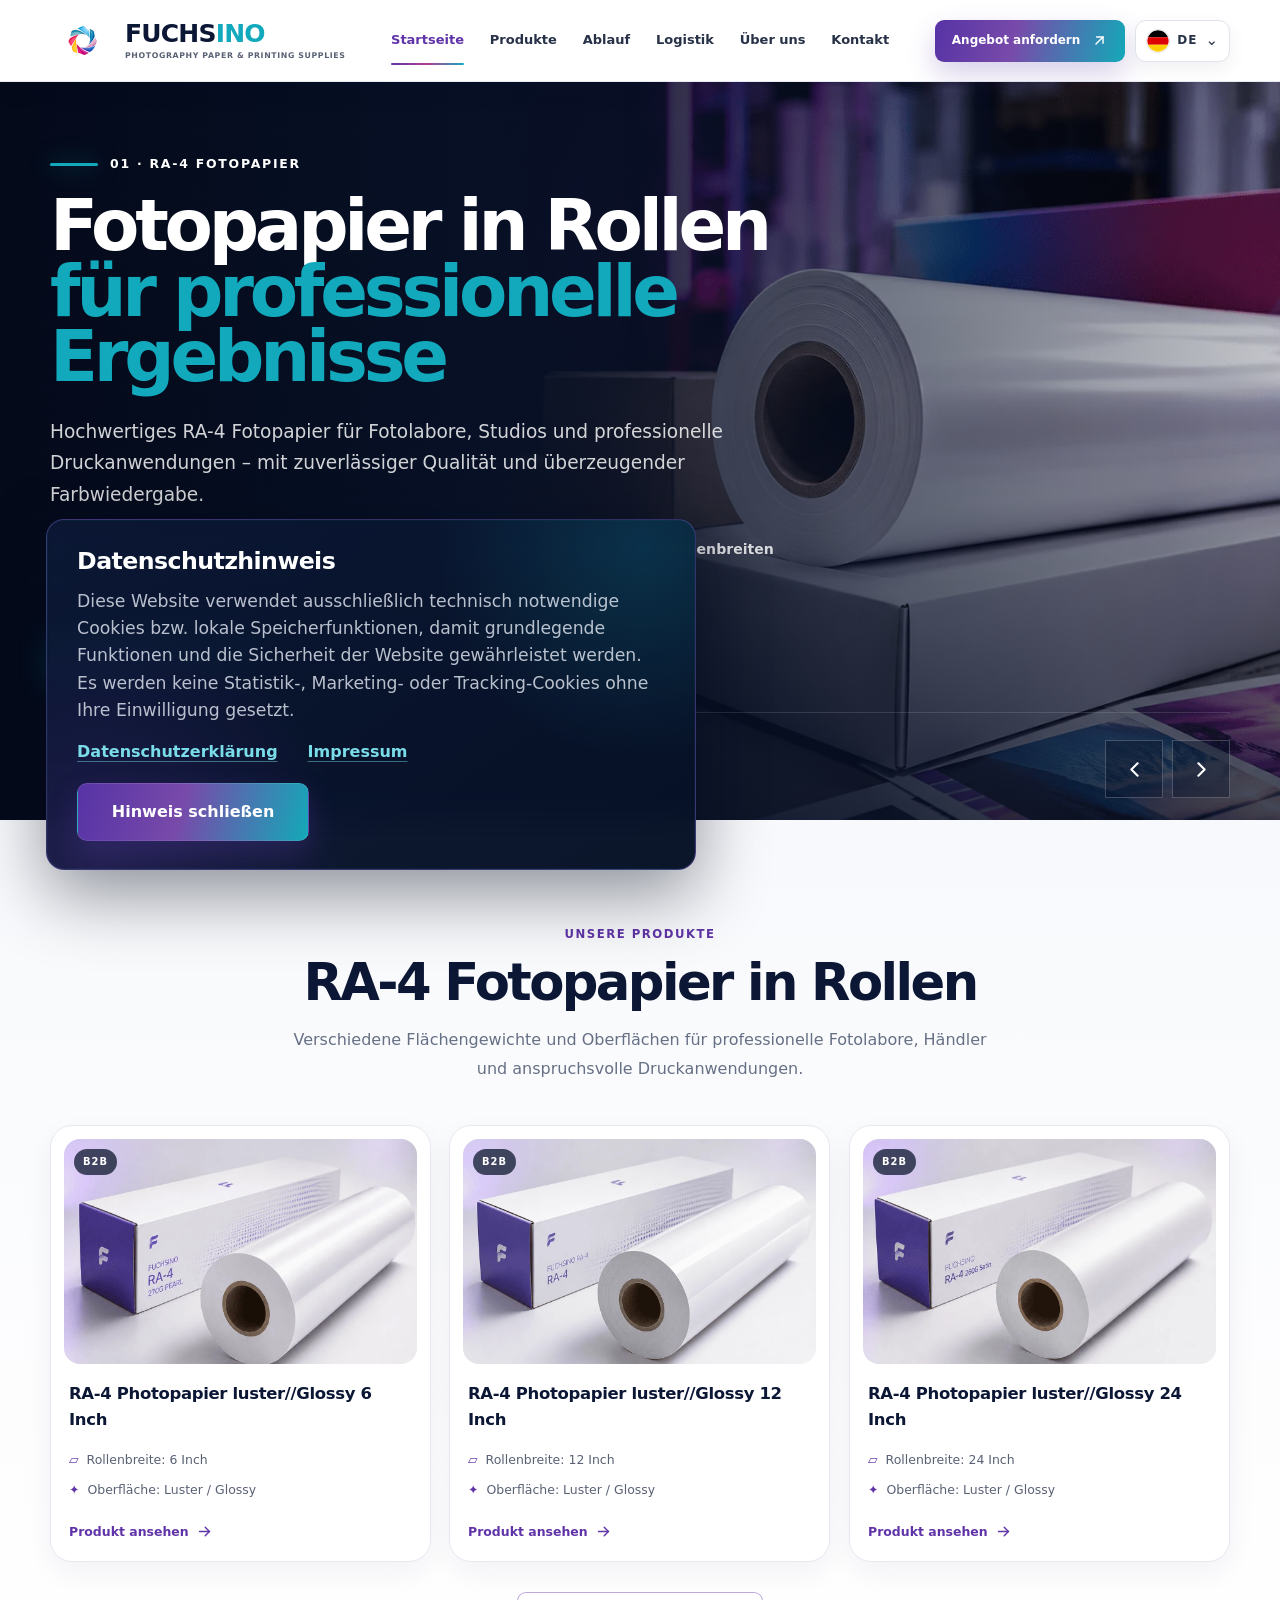
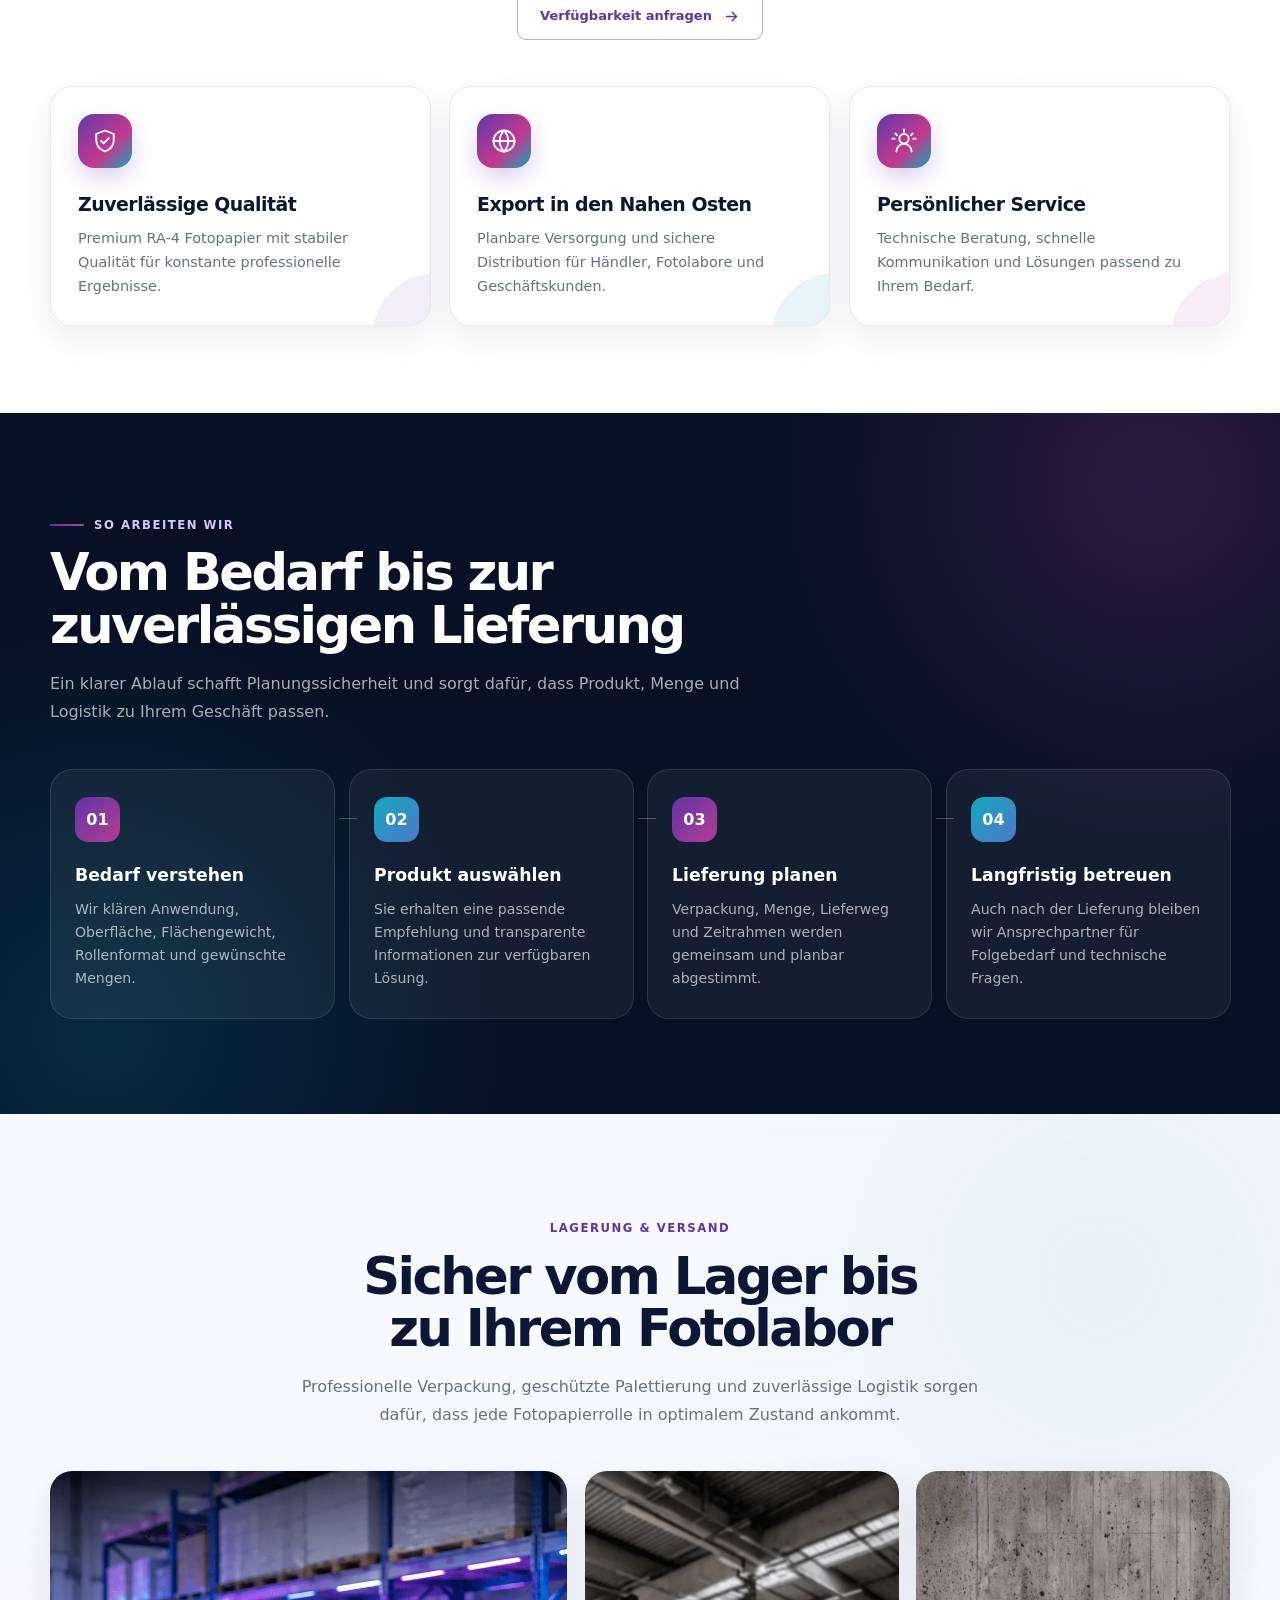
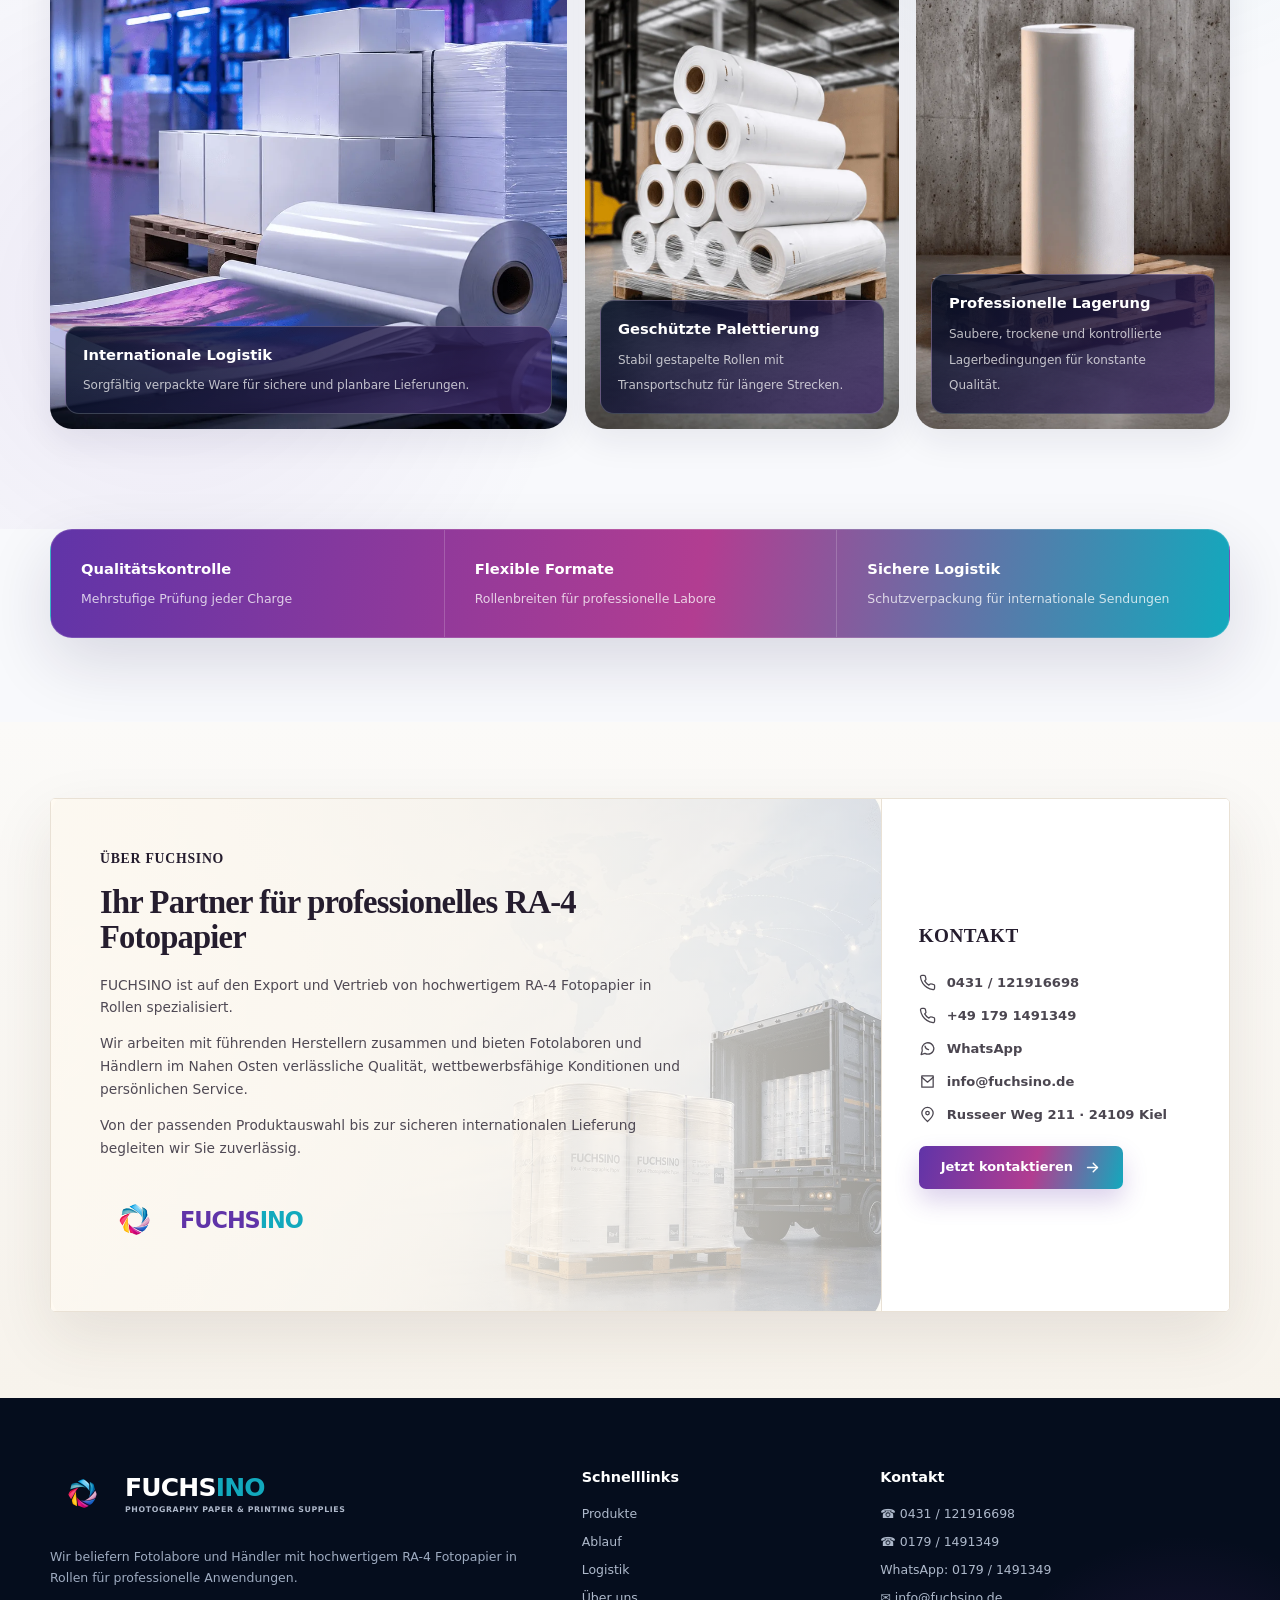
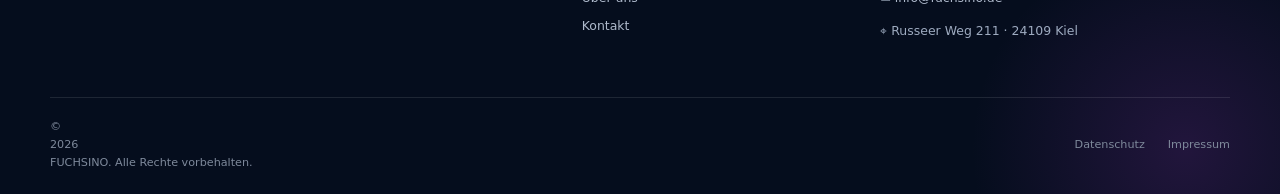
==== commit a3fe800b: "Add files via upload" ====
--- a/index.html
+++ b/index.html
@@ -1,115 +1,102 @@
 <!DOCTYPE html>
 
-<html lang="en">
+<html lang="de">
 <head>
 <meta charset="utf-8"/>
-<meta name="viewport" content="width=device-width, initial-scale=1, maximum-scale=5, viewport-fit=cover"/>
 <meta content="width=device-width, initial-scale=1, viewport-fit=cover" name="viewport"/>
-<title>RA-4 Photo Paper &amp; Photo Paper Rolls | FUCHSINO</title>
-<meta content="FUCHSINO supplies professional RA-4 photo paper rolls to photo labs and dealers—with reliable quality, expert support, and export to the Middle East." name="description"/>
+<title>RA-4 Fotopapier &amp; Fotopapierrollen | FUCHSINO</title>
+<meta content="FUCHSINO liefert professionelles RA-4 Fotopapier in Rollen für Fotolabore und Händler – mit zuverlässiger Qualität, Beratung und Export in den Nahen Osten." name="description"/>
 <meta content="index,follow,max-image-preview:large,max-snippet:-1,max-video-preview:-1" name="robots"/>
 <meta content="FUCHSINO" name="author"/>
 <meta content="FUCHSINO" name="application-name"/>
 <meta content="#081429" name="theme-color"/>
-<link href="https://fuchsino.de/en/" rel="canonical"/>
-<link href="../favicon.ico?v=2" rel="icon" sizes="any"/>
-<link href="../favicon-32x32.png?v=2" rel="icon" sizes="32x32" type="image/png"/>
-<link href="../apple-touch-icon.png?v=2" rel="apple-touch-icon" sizes="180x180"/>
-<link href="../site.webmanifest" rel="manifest"/>
+<link href="https://fuchsino.de/" rel="canonical"/>
+<link href="https://fuchsino.de/" hreflang="de-DE" rel="alternate"/>
+<link href="https://fuchsino.de/" hreflang="x-default" rel="alternate"/>
+<link href="favicon.ico?v=2" rel="icon" sizes="any"/>
+<link href="favicon-32x32.png?v=2" rel="icon" sizes="32x32" type="image/png"/>
+<link href="apple-touch-icon.png?v=2" rel="apple-touch-icon" sizes="180x180"/>
+<link href="site.webmanifest" rel="manifest"/>
 <meta content="website" property="og:type"/>
-<meta content="en_US" property="og:locale"/>
+<meta content="de_DE" property="og:locale"/>
 <meta content="FUCHSINO" property="og:site_name"/>
-<meta content="RA-4 Photo Paper &amp; Photo Paper Rolls | FUCHSINO" property="og:title"/>
-<meta content="Professional RA-4 photo paper rolls for photo labs and dealers—reliable quality, expert support, and international logistics." property="og:description"/>
-<meta content="https://fuchsino.de/en/" property="og:url"/>
+<meta content="RA-4 Fotopapier &amp; Fotopapierrollen | FUCHSINO" property="og:title"/>
+<meta content="Professionelles RA-4 Fotopapier in Rollen für Fotolabore und Händler – zuverlässige Qualität, Beratung und internationale Logistik." property="og:description"/>
+<meta content="https://fuchsino.de/" property="og:url"/>
 <meta content="https://fuchsino.de/hero-1-ra4-paper.png" property="og:image"/>
 <meta content="1672" property="og:image:width"/>
 <meta content="941" property="og:image:height"/>
-<meta content="FUCHSINO RA-4 photo paper rolls" property="og:image:alt"/>
+<meta content="FUCHSINO RA-4 Fotopapier in Rollen" property="og:image:alt"/>
 <meta content="summary_large_image" name="twitter:card"/>
-<meta content="RA-4 Photo Paper &amp; Photo Paper Rolls | FUCHSINO" name="twitter:title"/>
-<meta content="Professional RA-4 photo paper rolls with reliable logistics and personal support." name="twitter:description"/>
+<meta content="RA-4 Fotopapier &amp; Fotopapierrollen | FUCHSINO" name="twitter:title"/>
+<meta content="Professionelles RA-4 Fotopapier in Rollen mit zuverlässiger Logistik und persönlicher Beratung." name="twitter:description"/>
 <meta content="https://fuchsino.de/hero-1-ra4-paper.png" name="twitter:image"/>
-<script type="application/ld+json">{
-  "@context": "https://schema.org",
-  "@graph": [
-    {
-      "@type": "Organization",
-      "@id": "https://fuchsino.de/#organization",
-      "name": "FUCHSINO",
-      "url": "https://fuchsino.de/",
-      "logo": {
-        "@type": "ImageObject",
-        "url": "https://fuchsino.de/logo.png",
-        "width": 1024,
-        "height": 1024
+<script type="application/ld+json">
+  {
+    "@context": "https://schema.org",
+    "@graph": [
+      {
+        "@type": "Organization",
+        "@id": "https://fuchsino.de/#organization",
+        "name": "FUCHSINO",
+        "url": "https://fuchsino.de/",
+        "logo": {
+          "@type": "ImageObject",
+          "url": "https://fuchsino.de/logo.png",
+          "width": 1024,
+          "height": 1024
+        },
+        "description": "Anbieter von professionellem RA-4 Fotopapier in Rollen für Fotolabore und Händler mit internationaler Logistik.",
+        "email": "info@fuchsino.de",
+        "telephone": "+49 179 1491349",
+        "address": {
+          "@type": "PostalAddress",
+          "streetAddress": "Russeer Weg 211",
+          "postalCode": "24109",
+          "addressLocality": "Kiel",
+          "addressCountry": "DE"
+        },
+        "contactPoint": [
+          {
+            "@type": "ContactPoint",
+            "telephone": "+49 431 121916698",
+            "contactType": "customer service",
+            "email": "info@fuchsino.de",
+            "availableLanguage": ["de"]
+          },
+          {
+            "@type": "ContactPoint",
+            "telephone": "+49 179 1491349",
+            "contactType": "sales",
+            "email": "info@fuchsino.de",
+            "availableLanguage": ["de"]
+          }
+        ],
+        "areaServed": ["DE", "IQ", "Middle East"]
       },
-      "description": "Supplier of professional RA-4 photo paper rolls for photo labs and dealers with international logistics.",
-      "email": "info@fuchsino.de",
-      "telephone": "+49 179 1491349",
-      "address": {
-        "@type": "PostalAddress",
-        "streetAddress": "Russeer Weg 211",
-        "postalCode": "24109",
-        "addressLocality": "Kiel",
-        "addressCountry": "DE"
+      {
+        "@type": "WebSite",
+        "@id": "https://fuchsino.de/#website",
+        "url": "https://fuchsino.de/",
+        "name": "FUCHSINO",
+        "publisher": {"@id": "https://fuchsino.de/#organization"},
+        "inLanguage": "de-DE"
       },
-      "contactPoint": [
-        {
-          "@type": "ContactPoint",
-          "telephone": "+49 431 121916698",
-          "contactType": "customer service",
-          "email": "info@fuchsino.de",
-          "availableLanguage": [
-            "de",
-            "en"
-          ]
-        },
-        {
-          "@type": "ContactPoint",
-          "telephone": "+49 179 1491349",
-          "contactType": "sales",
-          "email": "info@fuchsino.de",
-          "availableLanguage": [
-            "de",
-            "en"
-          ]
-        }
-      ],
-      "areaServed": [
-        "DE",
-        "IQ",
-        "Middle East"
-      ]
-    },
-    {
-      "@type": "WebSite",
-      "@id": "https://fuchsino.de/#website",
-      "url": "https://fuchsino.de/",
-      "name": "FUCHSINO",
-      "publisher": {
-        "@id": "https://fuchsino.de/#organization"
-      },
-      "inLanguage": "en"
-    },
-    {
-      "@type": "WebPage",
-      "@id": "https://fuchsino.de/en/#webpage",
-      "url": "https://fuchsino.de/en/",
-      "name": "RA-4 Photo Paper & Photo Paper Rolls | FUCHSINO",
-      "isPartOf": {
-        "@id": "https://fuchsino.de/#website"
-      },
-      "about": {
-        "@id": "https://fuchsino.de/#organization"
-      },
-      "description": "Professional RA-4 photo paper rolls for photo labs and dealers with reliable quality, support, and international logistics.",
-      "inLanguage": "en"
-    }
-  ]
-}</script>
-<link as="image" fetchpriority="high" href="../hero-1-ra4-paper-mobile.webp" media="(max-width: 620px)" rel="preload" type="image/webp"/>
-<link as="image" fetchpriority="high" href="../hero-1-ra4-paper.webp" media="(min-width: 621px)" rel="preload" type="image/webp"/>
+      {
+        "@type": "WebPage",
+        "@id": "https://fuchsino.de/#webpage",
+        "url": "https://fuchsino.de/",
+        "name": "RA-4 Fotopapier & Fotopapierrollen | FUCHSINO",
+        "isPartOf": {"@id": "https://fuchsino.de/#website"},
+        "about": {"@id": "https://fuchsino.de/#organization"},
+        "description": "Professionelles RA-4 Fotopapier in Rollen für Fotolabore und Händler mit zuverlässiger Qualität, Beratung und internationaler Logistik.",
+        "inLanguage": "de-DE"
+      }
+    ]
+  }
+  </script>
+<link as="image" fetchpriority="high" href="hero-1-ra4-paper-mobile.webp" media="(max-width: 620px)" rel="preload" type="image/webp"/>
+<link as="image" fetchpriority="high" href="hero-1-ra4-paper.webp" media="(min-width: 621px)" rel="preload" type="image/webp"/>
 <style>
     :root {
       --ink: #0b1734;
@@ -620,7 +607,7 @@
       *, *::before, *::after { scroll-behavior: auto !important; animation-duration: .001ms !important; animation-iteration-count: 1 !important; transition-duration: .001ms !important; }
     }
 
-    /* Privacy notice on first visit – FUCHSINO design */
+    /* Datenschutz-Hinweis beim ersten Besuch – im FUCHSINO Design */
     .privacy-notice {
       position: fixed;
       left: clamp(18px, 3.6vw, 56px);
@@ -729,136 +716,146 @@
   .hero-slide.is-active .hero-kicker, .hero-slide.is-active .hero-title, .hero-slide.is-active .hero-copy, .hero-slide.is-active .hero-meta, .hero-slide.is-active .hero-actions { opacity: 1; transform: none; }
   .reveal { opacity: 1; transform: none; }
 </style></noscript>
-<link rel="stylesheet" href="../layout-stability.css?v=4"/>
-<link href="../language-switcher.css?v=3" rel="stylesheet"/><script defer src="../language-switcher.js?v=3"></script><noscript><style id="language-noscript-fallback">
-.language-trigger{display:none!important}
-.language-menu{position:static!important;display:flex!important;flex-direction:column!important;opacity:1!important;visibility:visible!important;pointer-events:auto!important;transform:none!important;width:auto!important;max-width:none!important;padding:4px!important;box-shadow:none!important;border:0!important}
-.language-option{min-height:42px!important;padding:6px 8px!important}
-.language-option .check{display:none!important}
-</style></noscript><link href="https://fuchsino.de/" hreflang="de-DE" rel="alternate"/><link href="https://fuchsino.de/en/" hreflang="en" rel="alternate"/><link href="https://fuchsino.de/" hreflang="x-default" rel="alternate"/></head>
+<link href="language-switcher.css" rel="stylesheet"/>
+<script defer src="language-switcher.js"></script>
+</head>
 <body>
-<a class="skip-link" href="#main">Skip to content</a>
+<a class="skip-link" href="#main">Zum Inhalt springen</a>
 <header class="site-header" id="top">
 <div class="nav-shell container">
-<a aria-label="FUCHSINO home page" class="brand" href="#top">
-<img alt="FUCHSINO logo" class="brand-logo" decoding="async" height="1024" src="../logo.png" width="1024"/>
+<a aria-label="FUCHSINO Startseite" class="brand" href="#top">
+<img alt="FUCHSINO Logo" class="brand-logo" decoding="async" height="1024" src="logo.png" width="1024"/>
 <span class="brand-copy"><strong>FUCHS<span>INO</span></strong><small>PHOTOGRAPHY PAPER &amp; PRINTING SUPPLIES</small></span>
 </a>
-<button aria-expanded="false" aria-label="Open menu" class="menu-toggle" type="button"><span></span><span></span><span></span></button>
-<nav aria-label="Main navigation" class="main-nav">
-<a aria-current="page" class="active" href="#top">Home</a>
-<a href="#products">Products</a>
-<a href="#process">Process</a>
-<a href="#logistics">Logistics</a>
-<a href="#about">About us</a>
-<a href="contact.html">Contact</a>
+
+<nav aria-label="Hauptnavigation" class="main-nav">
+<a aria-current="page" class="active" href="#top">Startseite</a>
+<a href="#products">Produkte</a>
+<a href="#process">Ablauf</a>
+<a href="#logistics">Logistik</a>
+<a href="#about">Über uns</a>
+<a href="#contact">Kontakt</a>
 </nav>
 <div class="nav-actions">
-<a class="btn btn-primary btn-small" href="contact.html">Request a quote <svg aria-hidden="true" class="arrow-icon" viewbox="0 0 24 24"><path d="M7 17 17 7"></path><path d="M8 7h9v9"></path></svg></a>
-<div class="language-switcher"><button aria-expanded="false" aria-haspopup="menu" aria-label="Choose language" class="language-trigger" type="button"><span class="flag" aria-hidden="true"><img src="../united-kingdom.png" alt=""></span><span class="lang-code">EN</span><svg aria-hidden="true" class="chevron" viewbox="0 0 12 12"><path d="m2 4 4 4 4-4"></path></svg></button><div aria-label="Languages" class="language-menu" role="menu"><a class="language-option" data-lang="de" data-preserve-hash="true" href="../index.html" role="menuitem"><span class="flag" aria-hidden="true"><img src="../flags.png" alt=""></span><span class="lang-name"><strong>Deutsch</strong><small>DE</small></span><span aria-hidden="true" class="check">✓</span></a><a class="language-option is-active" data-lang="en" data-preserve-hash="true" href="index.html" role="menuitem"><span class="flag" aria-hidden="true"><img src="../united-kingdom.png" alt=""></span><span class="lang-name"><strong>English</strong><small>EN</small></span><span aria-hidden="true" class="check">✓</span></a></div></div></div>
+<a class="btn btn-primary btn-small" href="#contact">Angebot anfordern <svg aria-hidden="true" class="arrow-icon" viewbox="0 0 24 24"><path d="M7 17 17 7"></path><path d="M8 7h9v9"></path></svg></a>
+
+<div class="language-switcher notranslate" id="languageSwitcher" translate="no">
+<button aria-expanded="false" aria-haspopup="true" aria-label="Sprache ändern" class="language-switcher-button" id="languageSwitcherButton" type="button">
+<img alt="" class="language-current-flag" height="22" id="languageCurrentFlag" src="lang-de.svg" width="22"/>
+<span class="language-current-code" id="languageCurrentCode">DE</span>
+<span aria-hidden="true" class="language-switcher-chevron">⌄</span>
+</button>
+<div aria-label="Sprache auswählen" class="language-switcher-menu" id="languageSwitcherMenu" role="menu">
+<button class="language-option" data-language="de" role="menuitem" type="button"><img alt="Deutsch" class="language-option-flag" height="24" src="lang-de.svg" width="24"/><span class="language-option-copy"><strong>Deutsch</strong><small>DE</small></span><span aria-hidden="true" class="language-option-check">✓</span></button>
+<button class="language-option" data-language="en" role="menuitem" type="button"><img alt="English" class="language-option-flag" height="24" src="lang-gb.svg" width="24"/><span class="language-option-copy"><strong>English</strong><small>EN</small></span><span aria-hidden="true" class="language-option-check">✓</span></button>
+</div>
+</div>
+<button aria-expanded="false" aria-label="Menü öffnen" class="menu-toggle" type="button"><span></span><span></span><span></span></button>
+</div>
 </div>
 </header>
 <main id="main">
-<section aria-label="FUCHSINO services" aria-roledescription="carousel" class="hero-slider" id="hero">
+<section aria-label="FUCHSINO Leistungen" aria-roledescription="carousel" class="hero-slider" id="hero">
 <div class="hero-track">
 <article aria-hidden="false" class="hero-slide is-active" data-slide="0">
-<div class="hero-media"><picture><source media="(max-width: 620px)" srcset="../hero-1-ra4-paper-mobile.webp" type="image/webp"/><img alt="Hochglänzende RA-4 photo paperrolle" decoding="async" fetchpriority="high" height="941" loading="eager" src="../hero-1-ra4-paper.webp" width="1672"/></picture></div>
+<div class="hero-media"><picture><source media="(max-width: 620px)" srcset="hero-1-ra4-paper-mobile.webp" type="image/webp"/><img alt="Hochglänzende RA-4 Fotopapierrolle" decoding="async" fetchpriority="high" height="941" loading="eager" src="hero-1-ra4-paper.webp" width="1672"/></picture></div>
 <div class="container hero-inner"><div class="hero-content">
-<p class="hero-kicker">01 · RA-4 Photo Paper</p>
-<h1 class="hero-title long">Photo paper rolls <span>for professional results</span></h1>
-<p class="hero-copy">High-quality RA-4 photo paper for photo labs, studios, and professional printing applications—with reliable quality and excellent color reproduction.</p>
-<div aria-label="Benefits" class="hero-meta"><span>Consistent color fidelity</span><span>Glossy &amp; matte surfaces</span><span>Flexible roll widths</span><span>Professional applications</span></div>
-<div class="hero-actions"><a class="btn btn-primary" href="contact.html">Request a quote <svg aria-hidden="true" class="arrow-icon" viewbox="0 0 24 24"><path d="M5 12h14"></path><path d="m13 6 6 6-6 6"></path></svg></a><a class="btn btn-secondary" href="#products">View products <svg aria-hidden="true" class="arrow-icon" viewbox="0 0 24 24"><path d="M7 17 17 7"></path><path d="M8 7h9v9"></path></svg></a></div>
+<p class="hero-kicker">01 · RA-4 Fotopapier</p>
+<h1 class="hero-title long">Fotopapier in Rollen <span>für professionelle Ergebnisse</span></h1>
+<p class="hero-copy">Hochwertiges RA-4 Fotopapier für Fotolabore, Studios und professionelle Druckanwendungen – mit zuverlässiger Qualität und überzeugender Farbwiedergabe.</p>
+<div aria-label="Vorteile" class="hero-meta"><span>Konstante Farbtreue</span><span>Glänzende &amp; matte Oberflächen</span><span>Flexible Rollenbreiten</span><span>Professionelle Anwendungen</span></div>
+<div class="hero-actions"><a class="btn btn-primary" href="#contact">Angebot anfordern <svg aria-hidden="true" class="arrow-icon" viewbox="0 0 24 24"><path d="M5 12h14"></path><path d="m13 6 6 6-6 6"></path></svg></a><a class="btn btn-secondary" href="#products">Produkte ansehen <svg aria-hidden="true" class="arrow-icon" viewbox="0 0 24 24"><path d="M7 17 17 7"></path><path d="M8 7h9v9"></path></svg></a></div>
 </div></div>
 </article>
 <article aria-hidden="true" class="hero-slide" data-slide="1">
-<div class="hero-media"><picture><source media="(max-width: 620px)" srcset="../hero-2-export-logistics-mobile.webp" type="image/webp"/><img alt="Packaged photo paper and warehouse logistics" decoding="async" height="941" loading="lazy" src="../hero-2-export-logistics.webp" width="1672"/></picture></div>
+<div class="hero-media"><picture><source media="(max-width: 620px)" srcset="hero-2-export-logistics-mobile.webp" type="image/webp"/><img alt="Verpacktes Fotopapier und Logistik im Lager" decoding="async" height="941" loading="lazy" src="hero-2-export-logistics.webp" width="1672"/></picture></div>
 <div class="container hero-inner"><div class="hero-content">
-<p class="hero-kicker">02 · Export &amp; Distribution</p>
-<h2 class="hero-title long">Reliable supply <span>for the Middle East</span></h2>
-<p class="hero-copy">FUCHSINO combines high-quality photo paper products with secure logistics, personal support, and dependable delivery solutions for business customers.</p>
-<div aria-label="Benefits" class="hero-meta"><span>Secure protective packaging</span><span>Dependable delivery schedules</span><span>Wholesale solutions</span><span>Personal support</span></div>
-<div class="hero-actions"><a class="btn btn-primary" href="contact.html">Request delivery <svg aria-hidden="true" class="arrow-icon" viewbox="0 0 24 24"><path d="M5 12h14"></path><path d="m13 6 6 6-6 6"></path></svg></a><a class="btn btn-secondary" href="#logistics">View logistics <svg aria-hidden="true" class="arrow-icon" viewbox="0 0 24 24"><path d="M7 17 17 7"></path><path d="M8 7h9v9"></path></svg></a></div>
+<p class="hero-kicker">02 · Export &amp; Vertrieb</p>
+<h2 class="hero-title long">Zuverlässige Versorgung <span>für den Nahen Osten</span></h2>
+<p class="hero-copy">FUCHSINO verbindet hochwertige Fotopapier-Produkte mit sicherer Logistik, persönlicher Betreuung und planbaren Lieferlösungen für Geschäftskunden.</p>
+<div aria-label="Vorteile" class="hero-meta"><span>Sichere Schutzverpackung</span><span>Planbare Lieferzeiten</span><span>Großhandelslösungen</span><span>Persönliche Betreuung</span></div>
+<div class="hero-actions"><a class="btn btn-primary" href="#contact">Lieferung anfragen <svg aria-hidden="true" class="arrow-icon" viewbox="0 0 24 24"><path d="M5 12h14"></path><path d="m13 6 6 6-6 6"></path></svg></a><a class="btn btn-secondary" href="#logistics">Logistik ansehen <svg aria-hidden="true" class="arrow-icon" viewbox="0 0 24 24"><path d="M7 17 17 7"></path><path d="M8 7h9v9"></path></svg></a></div>
 </div></div>
 </article>
 <article aria-hidden="true" class="hero-slide" data-slide="2">
-<div class="hero-media"><picture><source media="(max-width: 620px)" srcset="../hero-3-quality-service-mobile.webp" type="image/webp"/><img alt="Quality inspection of professional photo prints" decoding="async" height="941" loading="lazy" src="../hero-3-quality-service.webp" width="1672"/></picture></div>
+<div class="hero-media"><picture><source media="(max-width: 620px)" srcset="hero-3-quality-service-mobile.webp" type="image/webp"/><img alt="Qualitätsprüfung von professionellen Fotoabzügen" decoding="async" height="941" loading="lazy" src="hero-3-quality-service.webp" width="1672"/></picture></div>
 <div class="container hero-inner"><div class="hero-content">
-<p class="hero-kicker">03 · Consulting &amp; Service</p>
-<h2 class="hero-title">The right solution <span>for your requirements</span></h2>
-<p class="hero-copy">From product selection to ongoing supply, we support you with technical guidance, quality control, and reliable customer service.</p>
-<div aria-label="Benefits" class="hero-meta"><span>Individual product recommendations</span><span>Demand &amp; quantity planning</span><span>Multi-stage quality control</span><span>Long-term partnership</span></div>
-<div class="hero-actions"><a class="btn btn-primary" href="contact.html">Arrange a consultation <svg aria-hidden="true" class="arrow-icon" viewbox="0 0 24 24"><path d="M5 12h14"></path><path d="m13 6 6 6-6 6"></path></svg></a><a class="btn btn-secondary" href="#about">About FUCHSINO <svg aria-hidden="true" class="arrow-icon" viewbox="0 0 24 24"><path d="M7 17 17 7"></path><path d="M8 7h9v9"></path></svg></a></div>
+<p class="hero-kicker">03 · Beratung &amp; Service</p>
+<h2 class="hero-title">Die passende Lösung <span>für Ihren Bedarf</span></h2>
+<p class="hero-copy">Von der Produktauswahl bis zur laufenden Versorgung begleiten wir Sie mit technischer Beratung, Qualitätskontrolle und verlässlichem Kundenservice.</p>
+<div aria-label="Vorteile" class="hero-meta"><span>Individuelle Produktempfehlung</span><span>Bedarfs- &amp; Mengenplanung</span><span>Mehrstufige Qualitätskontrolle</span><span>Langfristige Partnerschaft</span></div>
+<div class="hero-actions"><a class="btn btn-primary" href="#contact">Beratung vereinbaren <svg aria-hidden="true" class="arrow-icon" viewbox="0 0 24 24"><path d="M5 12h14"></path><path d="m13 6 6 6-6 6"></path></svg></a><a class="btn btn-secondary" href="#about">Über FUCHSINO <svg aria-hidden="true" class="arrow-icon" viewbox="0 0 24 24"><path d="M7 17 17 7"></path><path d="M8 7h9v9"></path></svg></a></div>
 </div></div>
 </article>
 </div>
-<div aria-label="Hero slider controls" class="hero-controls">
-<div aria-label="Select hero content" class="hero-dots" role="tablist">
-<button aria-label="Show RA-4 photo paper" aria-selected="true" class="hero-dot is-active" data-slide-to="0" role="tab" type="button"></button>
-<button aria-label="Show export and distribution" aria-selected="false" class="hero-dot" data-slide-to="1" role="tab" type="button"></button>
-<button aria-label="Show consulting and service" aria-selected="false" class="hero-dot" data-slide-to="2" role="tab" type="button"></button>
-</div>
-<div class="hero-nav"><button aria-label="Previous slide" class="hero-arrow" id="heroPrev" type="button"><svg aria-hidden="true" viewbox="0 0 24 24"><path d="m15 18-6-6 6-6"></path></svg></button><button aria-label="Next slide" class="hero-arrow" id="heroNext" type="button"><svg aria-hidden="true" viewbox="0 0 24 24"><path d="m9 18 6-6-6-6"></path></svg></button></div>
+<div aria-label="Hero-Slider Steuerung" class="hero-controls">
+<div aria-label="Hero-Inhalt auswählen" class="hero-dots" role="tablist">
+<button aria-label="RA-4 Fotopapier anzeigen" aria-selected="true" class="hero-dot is-active" data-slide-to="0" role="tab" type="button"></button>
+<button aria-label="Export und Vertrieb anzeigen" aria-selected="false" class="hero-dot" data-slide-to="1" role="tab" type="button"></button>
+<button aria-label="Beratung und Service anzeigen" aria-selected="false" class="hero-dot" data-slide-to="2" role="tab" type="button"></button>
+</div>
+<div class="hero-nav"><button aria-label="Vorheriger Slide" class="hero-arrow" id="heroPrev" type="button"><svg aria-hidden="true" viewbox="0 0 24 24"><path d="m15 18-6-6 6-6"></path></svg></button><button aria-label="Nächster Slide" class="hero-arrow" id="heroNext" type="button"><svg aria-hidden="true" viewbox="0 0 24 24"><path d="m9 18 6-6-6-6"></path></svg></button></div>
 <div aria-live="polite" class="hero-count"><strong id="heroCurrent">01</strong> / 03</div>
 </div>
 </section>
 <section class="products-section" id="products">
 <div class="container">
-<div class="section-head reveal"><p class="section-kicker centered">Our products</p><h2 class="section-title">RA-4 photo paper rolls</h2><p class="section-intro">Different paper weights and surfaces for professional photo labs, dealers, and demanding print applications.</p></div>
+<div class="section-head reveal"><p class="section-kicker centered">Unsere Produkte</p><h2 class="section-title">RA-4 Fotopapier in Rollen</h2><p class="section-intro">Verschiedene Flächengewichte und Oberflächen für professionelle Fotolabore, Händler und anspruchsvolle Druckanwendungen.</p></div>
 <div class="product-grid">
-<article class="product-card reveal"><div class="product-img"><img alt="RA-4 Photo Paper luster//Glossy 6 Inch" decoding="async" height="1402" loading="lazy" src="../assets/images/Unsere.1.webp" width="1122"/></div><h3>RA-4 Photo Paper luster//Glossy 6 Inch</h3><p><span>▱</span>Roll width: 6 Inch</p><p><span>✦</span>Surface: Luster / Glossy</p><a aria-label="View RA-4 Photo Paper luster//Glossy 6 Inch" href="product-6-inch.html">View product <svg aria-hidden="true" class="arrow-icon" viewbox="0 0 24 24"><path d="M5 12h14"></path><path d="m13 6 6 6-6 6"></path></svg></a></article>
-<article class="product-card reveal"><div class="product-img"><img alt="RA-4 Photo Paper luster//Glossy 12 Inch" decoding="async" height="1402" loading="lazy" src="../assets/images/Unsere.2.webp" width="1122"/></div><h3>RA-4 Photo Paper luster//Glossy 12 Inch</h3><p><span>▱</span>Roll width: 12 Inch</p><p><span>✦</span>Surface: Luster / Glossy</p><a aria-label="View RA-4 Photo Paper luster//Glossy 12 Inch" href="product-12-inch.html">View product <svg aria-hidden="true" class="arrow-icon" viewbox="0 0 24 24"><path d="M5 12h14"></path><path d="m13 6 6 6-6 6"></path></svg></a></article>
-<article class="product-card reveal"><div class="product-img"><img alt="RA-4 Photo Paper luster//Glossy 24 Inch" decoding="async" height="1402" loading="lazy" src="../assets/images/Unsere.3.webp" width="1122"/></div><h3>RA-4 Photo Paper luster//Glossy 24 Inch</h3><p><span>▱</span>Roll width: 24 Inch</p><p><span>✦</span>Surface: Luster / Glossy</p><a aria-label="View RA-4 Photo Paper luster//Glossy 24 Inch" href="product-24-inch.html">View product <svg aria-hidden="true" class="arrow-icon" viewbox="0 0 24 24"><path d="M5 12h14"></path><path d="m13 6 6 6-6 6"></path></svg></a></article>
-</div>
-<div class="products-cta reveal"><a class="btn btn-outline" href="contact.html">Check availability <svg aria-hidden="true" class="arrow-icon" viewbox="0 0 24 24"><path d="M5 12h14"></path><path d="m13 6 6 6-6 6"></path></svg></a></div>
+<article class="product-card reveal"><div class="product-img"><img alt="RA-4 Photopapier luster//Glossy 6 Inch" decoding="async" height="1402" loading="lazy" src="assets/images/Unsere.1.webp" width="1122"/></div><h3>RA-4 Photopapier luster//Glossy 6 Inch</h3><p><span>▱</span>Rollenbreite: 6 Inch</p><p><span>✦</span>Oberfläche: Luster / Glossy</p><a aria-label="RA-4 Photopapier luster//Glossy 6 Inch ansehen" href="product-6-inch.html">Produkt ansehen <svg aria-hidden="true" class="arrow-icon" viewbox="0 0 24 24"><path d="M5 12h14"></path><path d="m13 6 6 6-6 6"></path></svg></a></article>
+<article class="product-card reveal"><div class="product-img"><img alt="RA-4 Photopapier luster//Glossy 12 Inch" decoding="async" height="1402" loading="lazy" src="assets/images/Unsere.2.webp" width="1122"/></div><h3>RA-4 Photopapier luster//Glossy 12 Inch</h3><p><span>▱</span>Rollenbreite: 12 Inch</p><p><span>✦</span>Oberfläche: Luster / Glossy</p><a aria-label="RA-4 Photopapier luster//Glossy 12 Inch ansehen" href="product-12-inch.html">Produkt ansehen <svg aria-hidden="true" class="arrow-icon" viewbox="0 0 24 24"><path d="M5 12h14"></path><path d="m13 6 6 6-6 6"></path></svg></a></article>
+<article class="product-card reveal"><div class="product-img"><img alt="RA-4 Photopapier luster//Glossy 24 Inch" decoding="async" height="1402" loading="lazy" src="assets/images/Unsere.3.webp" width="1122"/></div><h3>RA-4 Photopapier luster//Glossy 24 Inch</h3><p><span>▱</span>Rollenbreite: 24 Inch</p><p><span>✦</span>Oberfläche: Luster / Glossy</p><a aria-label="RA-4 Photopapier luster//Glossy 24 Inch ansehen" href="product-24-inch.html">Produkt ansehen <svg aria-hidden="true" class="arrow-icon" viewbox="0 0 24 24"><path d="M5 12h14"></path><path d="m13 6 6 6-6 6"></path></svg></a></article>
+
+</div>
+<div class="products-cta reveal"><a class="btn btn-outline" href="#contact">Verfügbarkeit anfragen <svg aria-hidden="true" class="arrow-icon" viewbox="0 0 24 24"><path d="M5 12h14"></path><path d="m13 6 6 6-6 6"></path></svg></a></div>
 </div>
 </section>
 <section class="feature-strip" id="services">
 <div class="container feature-grid">
-<article class="feature-card reveal"><div class="icon-orb"><svg aria-hidden="true" viewbox="0 0 24 24"><path d="M12 3 4.5 6v5.6c0 4.7 3.2 7.7 7.5 9.4 4.3-1.7 7.5-4.7 7.5-9.4V6L12 3Z"></path><path d="m8.7 12 2.1 2.1 4.5-4.5"></path></svg></div><h2>Reliable quality</h2><p>Premium RA-4 photo paper with consistent quality for dependable professional results.</p></article>
-<article class="feature-card reveal"><div class="icon-orb"><svg aria-hidden="true" viewbox="0 0 24 24"><circle cx="12" cy="12" r="9"></circle><path d="M3 12h18M12 3c2.4 2.5 3.7 5.5 3.7 9S14.4 18.5 12 21c-2.4-2.5-3.7-5.5-3.7-9S9.6 5.5 12 3Z"></path></svg></div><h2>Export to the Middle East</h2><p>Dependable supply and secure distribution for dealers, photo labs, and business customers.</p></article>
-<article class="feature-card reveal"><div class="icon-orb"><svg aria-hidden="true" viewbox="0 0 24 24"><circle cx="12" cy="10" r="4"></circle><path d="M5.5 21a6.5 6.5 0 0 1 13 0M12 2v2M4.5 5.5 6 7M19.5 5.5 18 7M2 10h2M20 10h2"></path></svg></div><h2>Personal service</h2><p>Technical guidance, fast communication, and solutions tailored to your requirements.</p></article>
+<article class="feature-card reveal"><div class="icon-orb"><svg aria-hidden="true" viewbox="0 0 24 24"><path d="M12 3 4.5 6v5.6c0 4.7 3.2 7.7 7.5 9.4 4.3-1.7 7.5-4.7 7.5-9.4V6L12 3Z"></path><path d="m8.7 12 2.1 2.1 4.5-4.5"></path></svg></div><h2>Zuverlässige Qualität</h2><p>Premium RA-4 Fotopapier mit stabiler Qualität für konstante professionelle Ergebnisse.</p></article>
+<article class="feature-card reveal"><div class="icon-orb"><svg aria-hidden="true" viewbox="0 0 24 24"><circle cx="12" cy="12" r="9"></circle><path d="M3 12h18M12 3c2.4 2.5 3.7 5.5 3.7 9S14.4 18.5 12 21c-2.4-2.5-3.7-5.5-3.7-9S9.6 5.5 12 3Z"></path></svg></div><h2>Export in den Nahen Osten</h2><p>Planbare Versorgung und sichere Distribution für Händler, Fotolabore und Geschäftskunden.</p></article>
+<article class="feature-card reveal"><div class="icon-orb"><svg aria-hidden="true" viewbox="0 0 24 24"><circle cx="12" cy="10" r="4"></circle><path d="M5.5 21a6.5 6.5 0 0 1 13 0M12 2v2M4.5 5.5 6 7M19.5 5.5 18 7M2 10h2M20 10h2"></path></svg></div><h2>Persönlicher Service</h2><p>Technische Beratung, schnelle Kommunikation und Lösungen passend zu Ihrem Bedarf.</p></article>
 </div>
 </section>
 <section class="process-section" id="process">
 <div class="container">
-<p class="section-kicker">How we work</p><h2 class="section-title">From your requirements to reliable delivery</h2><p class="section-intro">A clear process provides planning certainty and ensures that product, quantity, and logistics fit your business.</p>
+<p class="section-kicker">So arbeiten wir</p><h2 class="section-title">Vom Bedarf bis zur zuverlässigen Lieferung</h2><p class="section-intro">Ein klarer Ablauf schafft Planungssicherheit und sorgt dafür, dass Produkt, Menge und Logistik zu Ihrem Geschäft passen.</p>
 <div class="process-grid">
-<article class="process-card reveal"><span class="process-step">01</span><h3>Understand your needs</h3><p>We clarify the application, surface, paper weight, roll format, and required quantities.</p></article>
-<article class="process-card reveal"><span class="process-step">02</span><h3>Select the product</h3><p>You receive a suitable recommendation and clear information about the available solution.</p></article>
-<article class="process-card reveal"><span class="process-step">03</span><h3>Plan the delivery</h3><p>Packaging, quantity, shipping route, and timing are coordinated with you in a dependable way.</p></article>
-<article class="process-card reveal"><span class="process-step">04</span><h3>Ongoing support</h3><p>After delivery, we remain your contact for repeat requirements and technical questions.</p></article>
+<article class="process-card reveal"><span class="process-step">01</span><h3>Bedarf verstehen</h3><p>Wir klären Anwendung, Oberfläche, Flächengewicht, Rollenformat und gewünschte Mengen.</p></article>
+<article class="process-card reveal"><span class="process-step">02</span><h3>Produkt auswählen</h3><p>Sie erhalten eine passende Empfehlung und transparente Informationen zur verfügbaren Lösung.</p></article>
+<article class="process-card reveal"><span class="process-step">03</span><h3>Lieferung planen</h3><p>Verpackung, Menge, Lieferweg und Zeitrahmen werden gemeinsam und planbar abgestimmt.</p></article>
+<article class="process-card reveal"><span class="process-step">04</span><h3>Langfristig betreuen</h3><p>Auch nach der Lieferung bleiben wir Ansprechpartner für Folgebedarf und technische Fragen.</p></article>
 </div>
 </div>
 </section>
 <section class="logistics-section" id="logistics">
 <div class="container">
-<div class="section-head reveal"><p class="section-kicker centered">Storage &amp; Shipping</p><h2 class="section-title">Secure from our warehouse to your photo lab</h2><p class="section-intro">Professional packaging, protected palletizing, and reliable logistics ensure every photo paper roll arrives in optimal condition.</p></div>
+<div class="section-head reveal"><p class="section-kicker centered">Lagerung &amp; Versand</p><h2 class="section-title">Sicher vom Lager bis zu Ihrem Fotolabor</h2><p class="section-intro">Professionelle Verpackung, geschützte Palettierung und zuverlässige Logistik sorgen dafür, dass jede Fotopapierrolle in optimalem Zustand ankommt.</p></div>
 <div class="logistics-grid">
-<article class="logistics-card reveal"><img alt="International logistics" decoding="async" height="1086" loading="lazy" src="../assets/images/logistics-international.webp" width="1448"/><div class="logistics-caption"><strong>International logistics</strong><span>Carefully packaged goods for safe and dependable deliveries.</span></div></article>
-<article class="logistics-card reveal"><img alt="Protected palletizing" decoding="async" height="1440" loading="lazy" src="../assets/images/logistics-palletizing.webp" width="810"/><div class="logistics-caption"><strong>Protected palletizing</strong><span>Securely stacked rolls with transport protection for long-distance shipping.</span></div></article>
-<article class="logistics-card reveal"><img alt="Professional storage" decoding="async" height="1440" loading="lazy" src="../assets/images/logistics-storage.webp" width="810"/><div class="logistics-caption"><strong>Professional storage</strong><span>Clean, dry, and controlled storage conditions for consistent quality.</span></div></article>
+<article class="logistics-card reveal"><img alt="Internationale Logistik" decoding="async" height="1086" loading="lazy" src="assets/images/logistics-international.webp" width="1448"/><div class="logistics-caption"><strong>Internationale Logistik</strong><span>Sorgfältig verpackte Ware für sichere und planbare Lieferungen.</span></div></article>
+<article class="logistics-card reveal"><img alt="Geschützte Palettierung" decoding="async" height="1440" loading="lazy" src="assets/images/logistics-palletizing.webp" width="810"/><div class="logistics-caption"><strong>Geschützte Palettierung</strong><span>Stabil gestapelte Rollen mit Transportschutz für längere Strecken.</span></div></article>
+<article class="logistics-card reveal"><img alt="Professionelle Lagerung" decoding="async" height="1440" loading="lazy" src="assets/images/logistics-storage.webp" width="810"/><div class="logistics-caption"><strong>Professionelle Lagerung</strong><span>Saubere, trockene und kontrollierte Lagerbedingungen für konstante Qualität.</span></div></article>
 </div>
 </div>
 </section>
 <section class="quality-band" id="quality">
-<div class="container quality-grid reveal"><div><strong>Quality control</strong><span>Multi-stage inspection of every batch</span></div><div><strong>Flexible formats</strong><span>Roll widths for professional labs</span></div><div><strong>Secure logistics</strong><span>Protective packaging for international shipments</span></div></div>
+<div class="container quality-grid reveal"><div><strong>Qualitätskontrolle</strong><span>Mehrstufige Prüfung jeder Charge</span></div><div><strong>Flexible Formate</strong><span>Rollenbreiten für professionelle Labore</span></div><div><strong>Sichere Logistik</strong><span>Schutzverpackung für internationale Sendungen</span></div></div>
 </section>
 <section class="about-section" id="about">
 <div class="container">
 <div class="about-panel reveal">
 <div class="about-story">
 <div class="about-story-content">
-<p class="about-eyebrow">About FUCHSINO</p>
-<h2 class="about-heading">Your partner for professional RA-4 photo paper</h2>
-<p>FUCHSINO specializes in the export and distribution of high-quality RA-4 photo paper rolls.</p>
-<p>We work with leading manufacturers and provide photo labs and dealers in the Middle East with reliable quality, competitive terms, and personal service.</p>
-<p>From selecting the right product to secure international delivery, we support you every step of the way.</p>
-<div class="about-branding"><img alt="FUCHSINO logo" class="about-logo" decoding="async" height="1024" loading="lazy" src="../logo.png" width="1024"/><span aria-label="FUCHSINO" class="about-wordmark">FUCHS<span>INO</span></span></div>
-</div>
-</div>
-<aside aria-label="Contact FUCHSINO" class="about-contact-box" id="contact">
-<h3>Contact</h3>
+<p class="about-eyebrow">Über FUCHSINO</p>
+<h2 class="about-heading">Ihr Partner für professionelles RA-4 Fotopapier</h2>
+<p>FUCHSINO ist auf den Export und Vertrieb von hochwertigem RA-4 Fotopapier in Rollen spezialisiert.</p>
+<p>Wir arbeiten mit führenden Herstellern zusammen und bieten Fotolaboren und Händlern im Nahen Osten verlässliche Qualität, wettbewerbsfähige Konditionen und persönlichen Service.</p>
+<p>Von der passenden Produktauswahl bis zur sicheren internationalen Lieferung begleiten wir Sie zuverlässig.</p>
+<div class="about-branding"><img alt="FUCHSINO Logo" class="about-logo" decoding="async" height="1024" loading="lazy" src="logo.png" width="1024"/><span aria-label="FUCHSINO" class="about-wordmark">FUCHS<span>INO</span></span></div>
+</div>
+</div>
+<aside aria-label="Kontakt zu FUCHSINO" class="about-contact-box" id="contact">
+<h3>Kontakt</h3>
 <div class="about-contact-list">
 <a class="about-contact-item" href="tel:+49431121916698">
 <svg aria-hidden="true" viewbox="0 0 24 24"><path d="M22 16.92v3a2 2 0 0 1-2.18 2 19.79 19.79 0 0 1-8.63-3.07 19.5 19.5 0 0 1-6-6A19.79 19.79 0 0 1 2.12 4.18 2 2 0 0 1 4.11 2h3a2 2 0 0 1 2 1.72c.12.9.33 1.78.62 2.63a2 2 0 0 1-.45 2.11L8 9.73a16 16 0 0 0 6 6l1.27-1.27a2 2 0 0 1 2.11-.45c.85.29 1.73.5 2.63.62A2 2 0 0 1 22 16.92Z"></path></svg>
@@ -881,7 +878,7 @@
 <span>Russeer Weg 211 · 24109 Kiel</span>
 </div>
 </div>
-<a class="btn about-contact-cta" href="contact.html">Contact us now <svg aria-hidden="true" class="arrow-icon" viewbox="0 0 24 24"><path d="M5 12h14"></path><path d="m13 6 6 6-6 6"></path></svg></a>
+<a class="btn about-contact-cta" href="#contact">Jetzt kontaktieren <svg aria-hidden="true" class="arrow-icon" viewbox="0 0 24 24"><path d="M5 12h14"></path><path d="m13 6 6 6-6 6"></path></svg></a>
 </aside>
 </div>
 </div>
@@ -890,20 +887,20 @@
 <footer class="site-footer">
 <div class="footer-glow"></div>
 <div class="container footer-grid">
-<div class="footer-brand"><a aria-label="FUCHSINO home page" class="brand brand-light" href="#top"><img alt="FUCHSINO logo" class="brand-logo" decoding="async" height="1024" loading="lazy" src="../logo.png" width="1024"/><span class="brand-copy"><strong>FUCHS<span>INO</span></strong><small>PHOTOGRAPHY PAPER &amp; PRINTING SUPPLIES</small></span></a><p>We supply photo labs and dealers with high-quality RA-4 photo paper rolls for professional applications.</p></div>
-<div><h3>Quick links</h3><a href="#products">Products</a><a href="#process">Process</a><a href="#logistics">Logistics</a><a href="#about">About us</a><a href="contact.html">Contact</a></div>
-<div><h3>Contact</h3><a href="tel:+49431121916698">☎ 0431 / 121916698</a><a href="tel:+491791491349">☎ 0179 / 1491349</a><a href="https://wa.me/491791491349" rel="noopener noreferrer">WhatsApp: 0179 / 1491349</a><a href="mailto:info@fuchsino.de">✉ info@fuchsino.de</a><p>⌖ Russeer Weg 211 · 24109 Kiel</p></div>
-</div>
-<div class="container footer-bottom"><span>© <span id="year"></span> FUCHSINO. All rights reserved.</span><span><a href="datenschutz.html">Privacy</a><a href="impressum.html">Legal notice</a></span></div>
+<div class="footer-brand"><a aria-label="FUCHSINO Startseite" class="brand brand-light" href="#top"><img alt="FUCHSINO Logo" class="brand-logo" decoding="async" height="1024" loading="lazy" src="logo.png" width="1024"/><span class="brand-copy"><strong>FUCHS<span>INO</span></strong><small>PHOTOGRAPHY PAPER &amp; PRINTING SUPPLIES</small></span></a><p>Wir beliefern Fotolabore und Händler mit hochwertigem RA-4 Fotopapier in Rollen für professionelle Anwendungen.</p></div>
+<div><h3>Schnelllinks</h3><a href="#products">Produkte</a><a href="#process">Ablauf</a><a href="#logistics">Logistik</a><a href="#about">Über uns</a><a href="#contact">Kontakt</a></div>
+<div><h3>Kontakt</h3><a href="tel:+49431121916698">☎ 0431 / 121916698</a><a href="tel:+491791491349">☎ 0179 / 1491349</a><a href="https://wa.me/491791491349" rel="noopener noreferrer">WhatsApp: 0179 / 1491349</a><a href="mailto:info@fuchsino.de">✉ info@fuchsino.de</a><p>⌖ Russeer Weg 211 · 24109 Kiel</p></div>
+</div>
+<div class="container footer-bottom"><span>© <span id="year"></span> FUCHSINO. Alle Rechte vorbehalten.</span><span><a href="datenschutz.html">Datenschutz</a><a href="impressum.html">Impressum</a></span></div>
 </footer>
 <div aria-describedby="privacyNoticeText" aria-labelledby="privacyNoticeTitle" aria-live="polite" class="privacy-notice" id="privacyNotice" role="dialog">
-<h2 id="privacyNoticeTitle">Privacy notice</h2>
-<p id="privacyNoticeText">This website uses only technically necessary cookies or local storage functions to provide essential features and maintain website security. No analytics, marketing, or tracking cookies are set without your consent.</p>
+<h2 id="privacyNoticeTitle">Datenschutzhinweis</h2>
+<p id="privacyNoticeText">Diese Website verwendet ausschließlich technisch notwendige Cookies bzw. lokale Speicherfunktionen, damit grundlegende Funktionen und die Sicherheit der Website gewährleistet werden. Es werden keine Statistik-, Marketing- oder Tracking-Cookies ohne Ihre Einwilligung gesetzt.</p>
 <div class="privacy-notice-links">
-<a href="datenschutz.html">Privacy policy</a>
-<a href="impressum.html">Legal notice</a>
-</div>
-<button class="privacy-notice-close" id="privacyNoticeClose" type="button">Close notice</button>
+<a href="datenschutz.html">Datenschutzerklärung</a>
+<a href="impressum.html">Impressum</a>
+</div>
+<button class="privacy-notice-close" id="privacyNoticeClose" type="button">Hinweis schließen</button>
 </div>
 <script>
 
@@ -1016,13 +1013,13 @@
   document.getElementById('quoteForm')?.addEventListener('submit', event => {
     event.preventDefault();
     const data = new FormData(event.currentTarget);
-    const subject = `FUCHSINO Inquiry – ${data.get('product') || 'RA-4 Photo Paper'}`;
+    const subject = `FUCHSINO Anfrage – ${data.get('product') || 'RA-4 Fotopapier'}`;
     const body = [
       `Name: ${data.get('name') || ''}`,
-      `Company: ${data.get('company') || ''}`,
-      `Email: ${data.get('email') || ''}`,
-      `Destination country: ${data.get('country') || ''}`,
-      `Product: ${data.get('product') || ''}`,
+      `Unternehmen: ${data.get('company') || ''}`,
+      `E-Mail: ${data.get('email') || ''}`,
+      `Zielland: ${data.get('country') || ''}`,
+      `Produkt: ${data.get('product') || ''}`,
       '',
       `${data.get('message') || ''}`
     ].join('\n');
--- a/language-switcher.css
+++ b/language-switcher.css
@@ -1,171 +1,55 @@
-/* FUCHSINO language selector */
-.language-switcher {
-  position: relative;
-  flex: 0 0 auto;
-  z-index: 1800;
-  font-family: Inter, ui-sans-serif, system-ui, -apple-system, BlinkMacSystemFont, "Segoe UI", sans-serif;
+/* Shared DE/EN language switcher */
+.language-switcher { position: relative; z-index: 1200; flex: 0 0 auto; }
+.language-switcher-button {
+  min-width: 82px; height: 42px; padding: 0 11px; display: inline-flex; align-items: center; justify-content: center; gap: 8px;
+  border: 1px solid #dfe3ec; border-radius: 11px; background: #fff; color: #273147; cursor: pointer;
+  box-shadow: 0 7px 20px rgba(21,23,57,.06); font: inherit; transition: border-color .2s ease, box-shadow .2s ease, transform .2s ease;
 }
-.language-trigger {
-  min-width: 92px;
-  height: 46px;
-  display: inline-flex;
-  align-items: center;
-  justify-content: center;
-  gap: 9px;
-  padding: 0 14px;
-  border: 1px solid #d8c7b8;
-  border-radius: 999px;
-  color: #12213f;
-  background: rgba(255,255,255,.98);
-  box-shadow: 0 8px 24px rgba(17, 28, 51, .08);
-  font: inherit;
-  font-size: 13px;
-  font-weight: 850;
-  letter-spacing: .05em;
-  cursor: pointer;
-  transition: border-color .2s ease, box-shadow .2s ease, transform .2s ease;
+.language-switcher-button:hover, .language-switcher-button:focus-visible { border-color: rgba(96,52,168,.42); box-shadow: 0 10px 24px rgba(21,23,57,.10); outline: none; transform: translateY(-1px); }
+.language-current-flag, .language-option-flag { width: 22px; height: 22px; border-radius: 50%; object-fit: cover; box-shadow: 0 0 0 1px rgba(7,19,41,.10); }
+.language-current-code { font-size: 12px; font-weight: 850; letter-spacing: .08em; }
+.language-switcher-chevron { font-size: 15px; line-height: 1; transition: transform .2s ease; }
+.language-switcher.is-open .language-switcher-chevron { transform: rotate(180deg); }
+.language-switcher-menu {
+  position: absolute; top: calc(100% + 10px); right: 0; width: 218px; padding: 8px; display: grid; gap: 5px;
+  border: 1px solid rgba(7,19,41,.11); border-radius: 16px; background: rgba(255,255,255,.99); box-shadow: 0 22px 55px rgba(7,19,41,.18);
+  opacity: 0; visibility: hidden; transform: translateY(-7px) scale(.98); transform-origin: top right; pointer-events: none;
+  transition: opacity .18s ease, visibility .18s ease, transform .18s ease;
 }
-.language-trigger:hover {
-  transform: translateY(-1px);
-  border-color: #bca895;
-  box-shadow: 0 12px 28px rgba(17, 28, 51, .12);
-}
-.language-trigger .flag,
-.language-option .flag {
-  width: 28px;
-  height: 28px;
-  display: grid;
-  place-items: center;
-  flex: 0 0 28px;
-  border-radius: 50%;
-  overflow: hidden;
-  background: #f5f5f5;
-  box-shadow: 0 0 0 1px rgba(15,26,48,.08);
-  font-size: 22px;
-  line-height: 1;
-}
-.language-trigger .flag img,
-.language-option .flag img {
-  width: 100%;
-  height: 100%;
-  display: block;
-  object-fit: cover;
-  border-radius: 50%;
-}
-.language-trigger .chevron {
-  width: 12px;
-  height: 12px;
-  margin-left: 1px;
-  fill: none;
-  stroke: currentColor;
-  stroke-width: 2;
-  stroke-linecap: round;
-  stroke-linejoin: round;
-  transition: transform .2s ease;
-}
-.language-switcher.is-open .language-trigger .chevron { transform: rotate(180deg); }
-.language-menu {
-  position: absolute;
-  top: calc(100% + 12px);
-  right: 0;
-  width: 260px;
-  padding: 10px;
-  border: 1px solid rgba(224,226,231,.95);
-  border-radius: 23px;
-  background: rgba(255,255,255,.99);
-  box-shadow: 0 24px 65px rgba(6, 17, 38, .22);
-  opacity: 0;
-  visibility: hidden;
-  transform: translateY(-8px) scale(.98);
-  transform-origin: top right;
-  z-index: 2000;
-  pointer-events: none;
-  transition: opacity .18s ease, visibility .18s ease, transform .22s cubic-bezier(.22,1,.36,1);
-}
-.language-switcher.is-open .language-menu {
-  opacity: 1;
-  visibility: visible;
-  transform: none;
-  pointer-events: auto;
-}
+.language-switcher.is-open .language-switcher-menu { opacity: 1; visibility: visible; transform: none; pointer-events: auto; }
 .language-option {
-  min-height: 72px;
-  display: grid;
-  grid-template-columns: 42px minmax(0,1fr) 24px;
-  align-items: center;
-  gap: 10px;
-  padding: 9px 12px;
-  border-radius: 16px;
-  color: #10203e;
-  text-decoration: none;
+  width: 100%; min-height: 56px; padding: 9px 10px; display: grid; grid-template-columns: 30px 1fr 20px; gap: 10px; align-items: center;
+  border: 0; border-radius: 11px; background: transparent; color: #172238; text-align: left; cursor: pointer; font: inherit;
   transition: background .18s ease, transform .18s ease;
 }
-.language-option:hover { background: #f6f5f4; transform: translateX(1px); }
-.language-option.is-active { background: #f0efed; }
-.language-option .lang-name { display: grid; gap: 1px; }
-.language-option strong { font-size: 16px; line-height: 1.2; font-weight: 850; }
-.language-option small { color: #6d7380; font-size: 12px; font-weight: 850; letter-spacing: .08em; }
-.language-option .check { color: #a48a72; font-size: 25px; font-weight: 600; text-align: center; }
-.language-option:not(.is-active) .check { opacity: 0; }
+.language-option:hover, .language-option:focus-visible { background: linear-gradient(90deg, rgba(96,52,168,.08), rgba(19,169,184,.09)); transform: translateX(2px); outline: none; }
+.language-option.is-active { background: rgba(96,52,168,.09); }
+.language-option-copy { display: grid; gap: 2px; }
+.language-option-copy strong { font-size: 13px; font-weight: 850; }
+.language-option-copy small { color: #6a7283; font-size: 10px; font-weight: 800; letter-spacing: .08em; }
+.language-option-check { color: #6034a8; font-weight: 900; opacity: 0; }
+.language-option.is-active .language-option-check { opacity: 1; }
 
-/* Main-site header integration */
-.site-header .nav-shell { position: relative; }
-.site-header .nav-actions { gap: 10px; }
-
-/* Legal-page header integration */
-.nav-shell > .nav-links { margin-left: auto; }
-.nav-shell > .nav-links + .language-switcher { margin-left: 0; }
-
-@media (max-width: 1020px) {
-  .site-header .nav-actions { display: flex !important; }
+/* Keep the switcher available on tablet/mobile while hiding only the quote button. */
+@media (max-width: 1020px) and (min-width: 881px) {
+  .site-header .nav-shell { grid-template-columns: auto minmax(0,1fr) auto !important; }
+  .site-header .nav-actions { display: flex !important; align-items: center; justify-self: end; gap: 8px; }
   .site-header .nav-actions > .btn { display: none !important; }
 }
 @media (max-width: 880px) {
-  .site-header .nav-actions {
-    position: absolute;
-    right: 58px;
-    top: 50%;
-    margin: 0 !important;
-    transform: translateY(-50%);
-  }
-  .language-trigger { min-width: 76px; height: 42px; padding: 0 10px; gap: 7px; }
-  .language-trigger .flag { width: 24px; height: 24px; flex-basis: 24px; font-size: 19px; }
-  .language-menu { width: min(248px, calc(100vw - 30px)); }
+  .site-header .nav-shell { grid-template-columns: minmax(0,1fr) auto !important; }
+  .site-header .nav-actions { display: flex !important; align-items: center; justify-self: end; gap: 7px; }
+  .site-header .nav-actions > .btn { display: none !important; }
+  .site-header .menu-toggle { margin-left: 0; flex: 0 0 44px; }
 }
 @media (max-width: 620px) {
-  .language-trigger { min-width: 68px; padding: 0 9px; font-size: 11px; }
-  .language-trigger .chevron { width: 10px; height: 10px; }
-  .language-menu { right: 0; width: min(238px, calc(100vw - 24px)); border-radius: 20px; }
-  .language-option { min-height: 66px; grid-template-columns: 38px minmax(0,1fr) 22px; padding: 8px 10px; }
-  .language-option strong { font-size: 15px; }
-  .language-option .flag { width: 26px; height: 26px; flex-basis: 26px; font-size: 20px; }
-
-  /* Legal pages do not have .nav-actions; keep all three header items compact. */
-  .nav-shell > .nav-links { gap: 2px; }
-  .nav-shell > .nav-links a { padding: 8px 5px; font-size: 10.5px; }
-  .nav-shell > .nav-links + .language-switcher .language-trigger { min-width: 62px; }
+  .language-switcher-button { min-width: 64px; height: 42px; padding: 0 9px; gap: 6px; }
+  .language-current-code { font-size: 11px; }
+  .language-switcher-menu { right: -51px; width: min(218px, calc(100vw - 24px)); }
 }
-@media (max-width: 360px) {
-  .site-header .brand-copy { display: none; }
-  .site-header .brand-logo { max-width: 132px; }
+@media (max-width: 420px) {
+  .language-switcher-button { min-width: 42px; width: 42px; padding: 0; }
+  .language-current-code, .language-switcher-chevron { display: none; }
+  .language-current-flag { width: 21px; height: 21px; }
+  .language-switcher-menu { right: -51px; }
 }
-
-/* Browser compatibility fallbacks: the selector remains usable on engines
-   that do not support flex gap, CSS min(), or newer grid behavior. */
-.language-trigger > * + * { margin-left: 9px; }
-.language-trigger .chevron { margin-left: 10px; }
-.language-option { display: flex; }
-.language-option .lang-name { flex: 1 1 auto; min-width: 0; }
-.language-option .check { flex: 0 0 24px; }
-@media (max-width: 880px) {
-  .language-trigger > * + * { margin-left: 7px; }
-  .language-menu { width: 248px; max-width: calc(100vw - 30px); }
-}
-@media (max-width: 620px) {
-  .language-menu { width: 238px; max-width: calc(100vw - 24px); }
-}
-
-/* Use margins instead of flex-gap inside the control for older Safari. */
-.language-trigger { gap: 0; }
-.language-option { gap: 0; }
-.language-option > * + * { margin-left: 10px; }
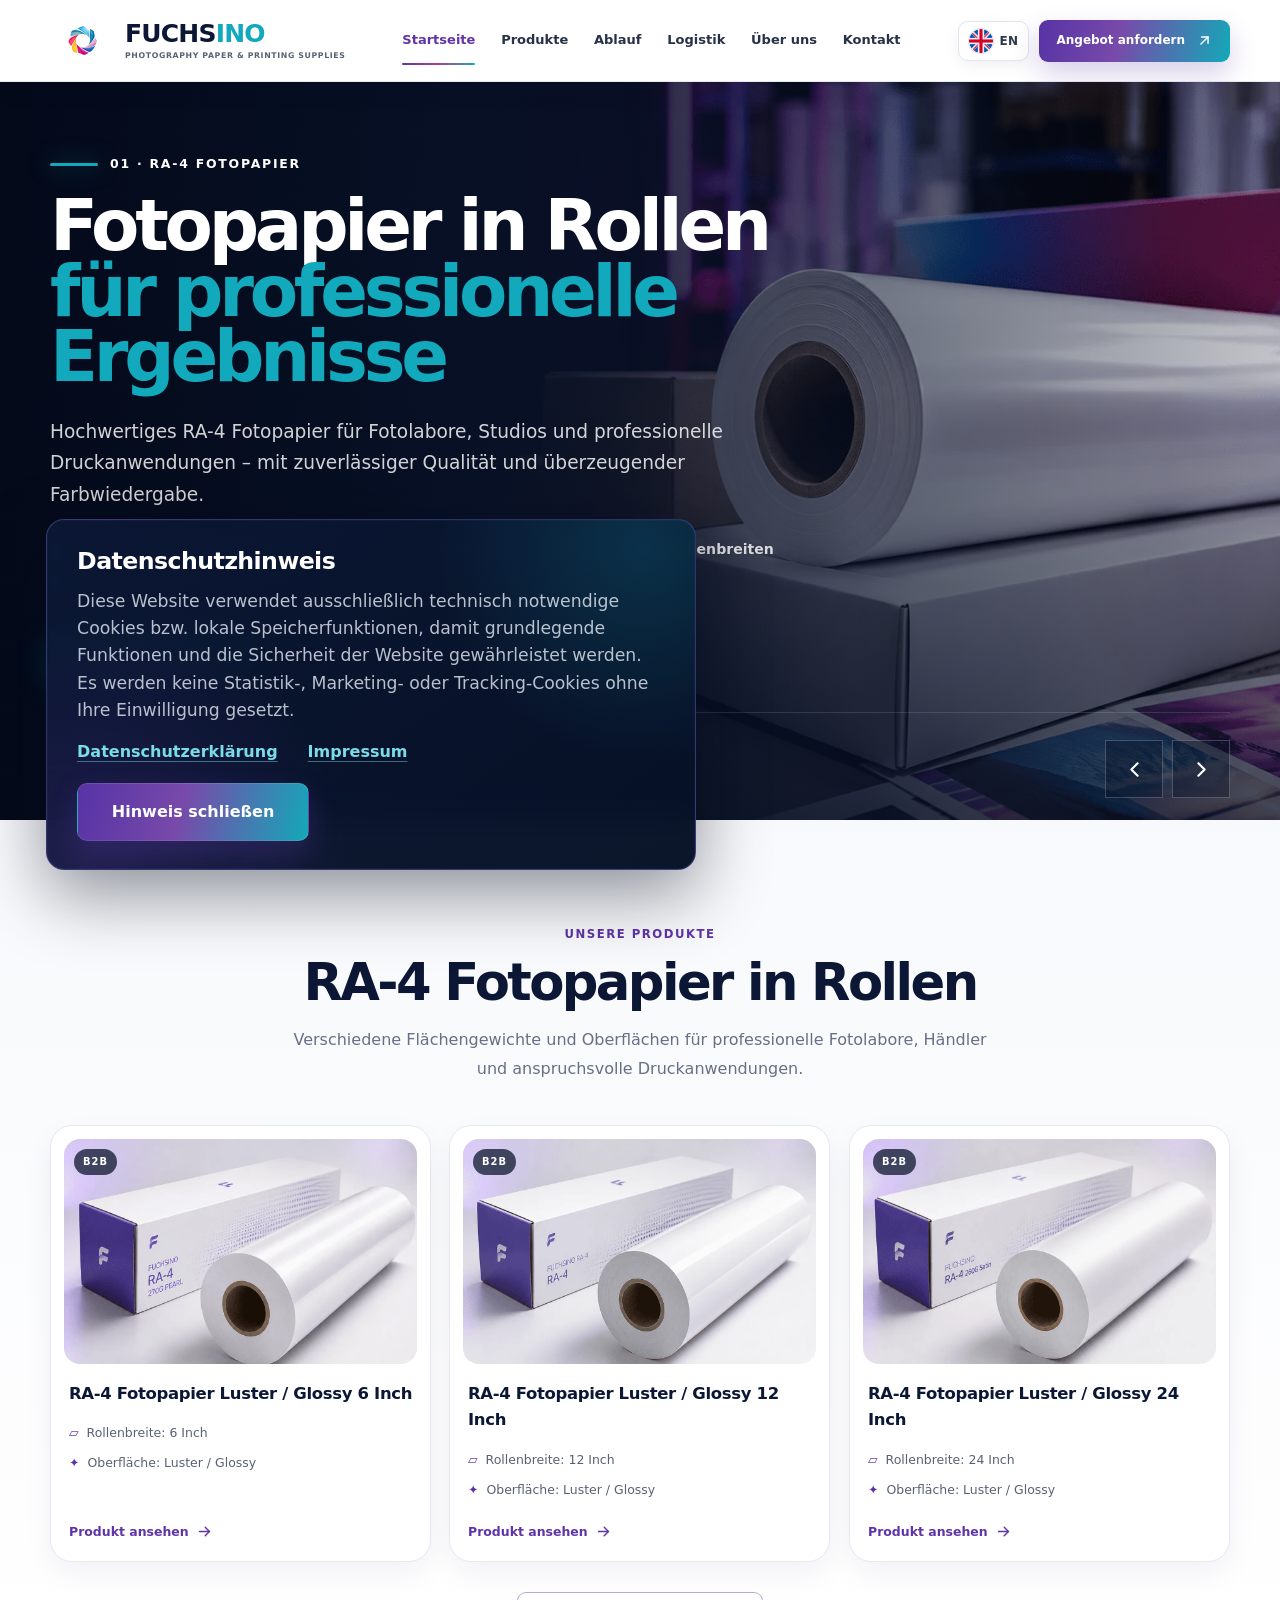
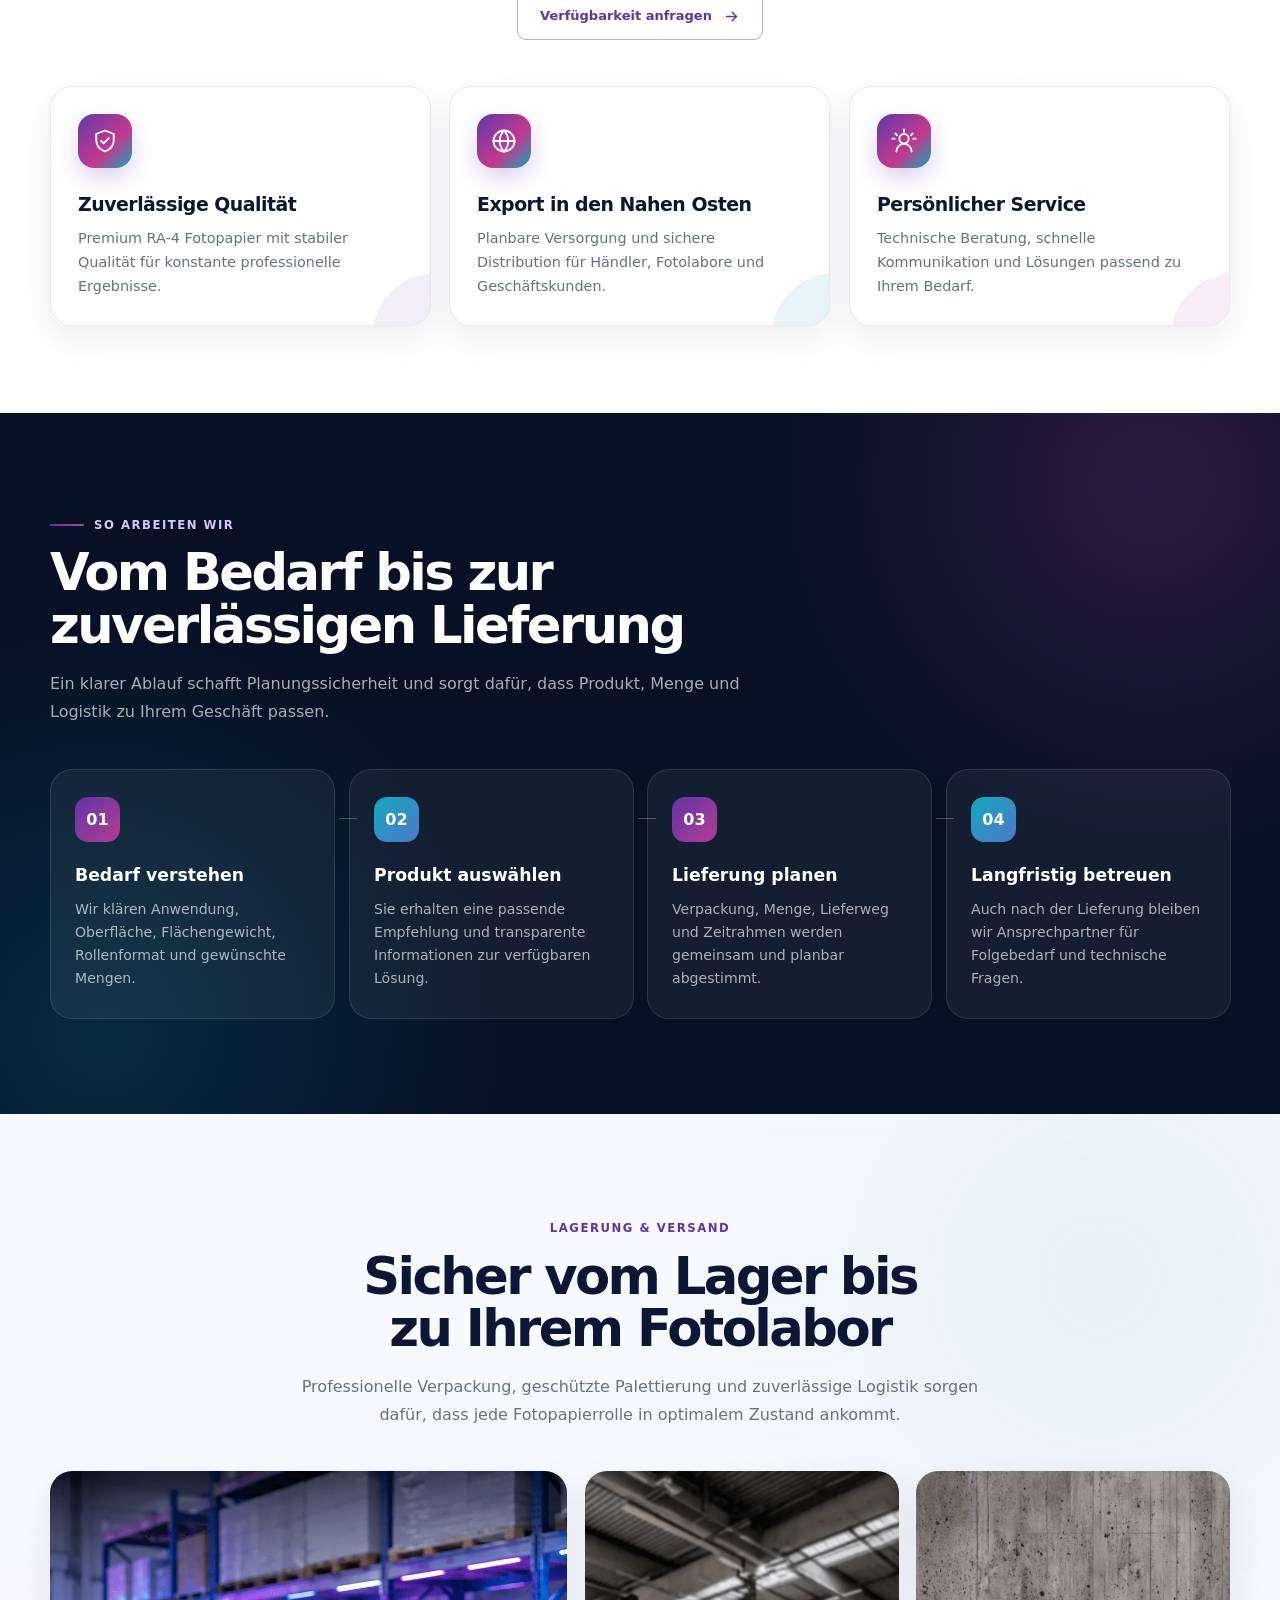
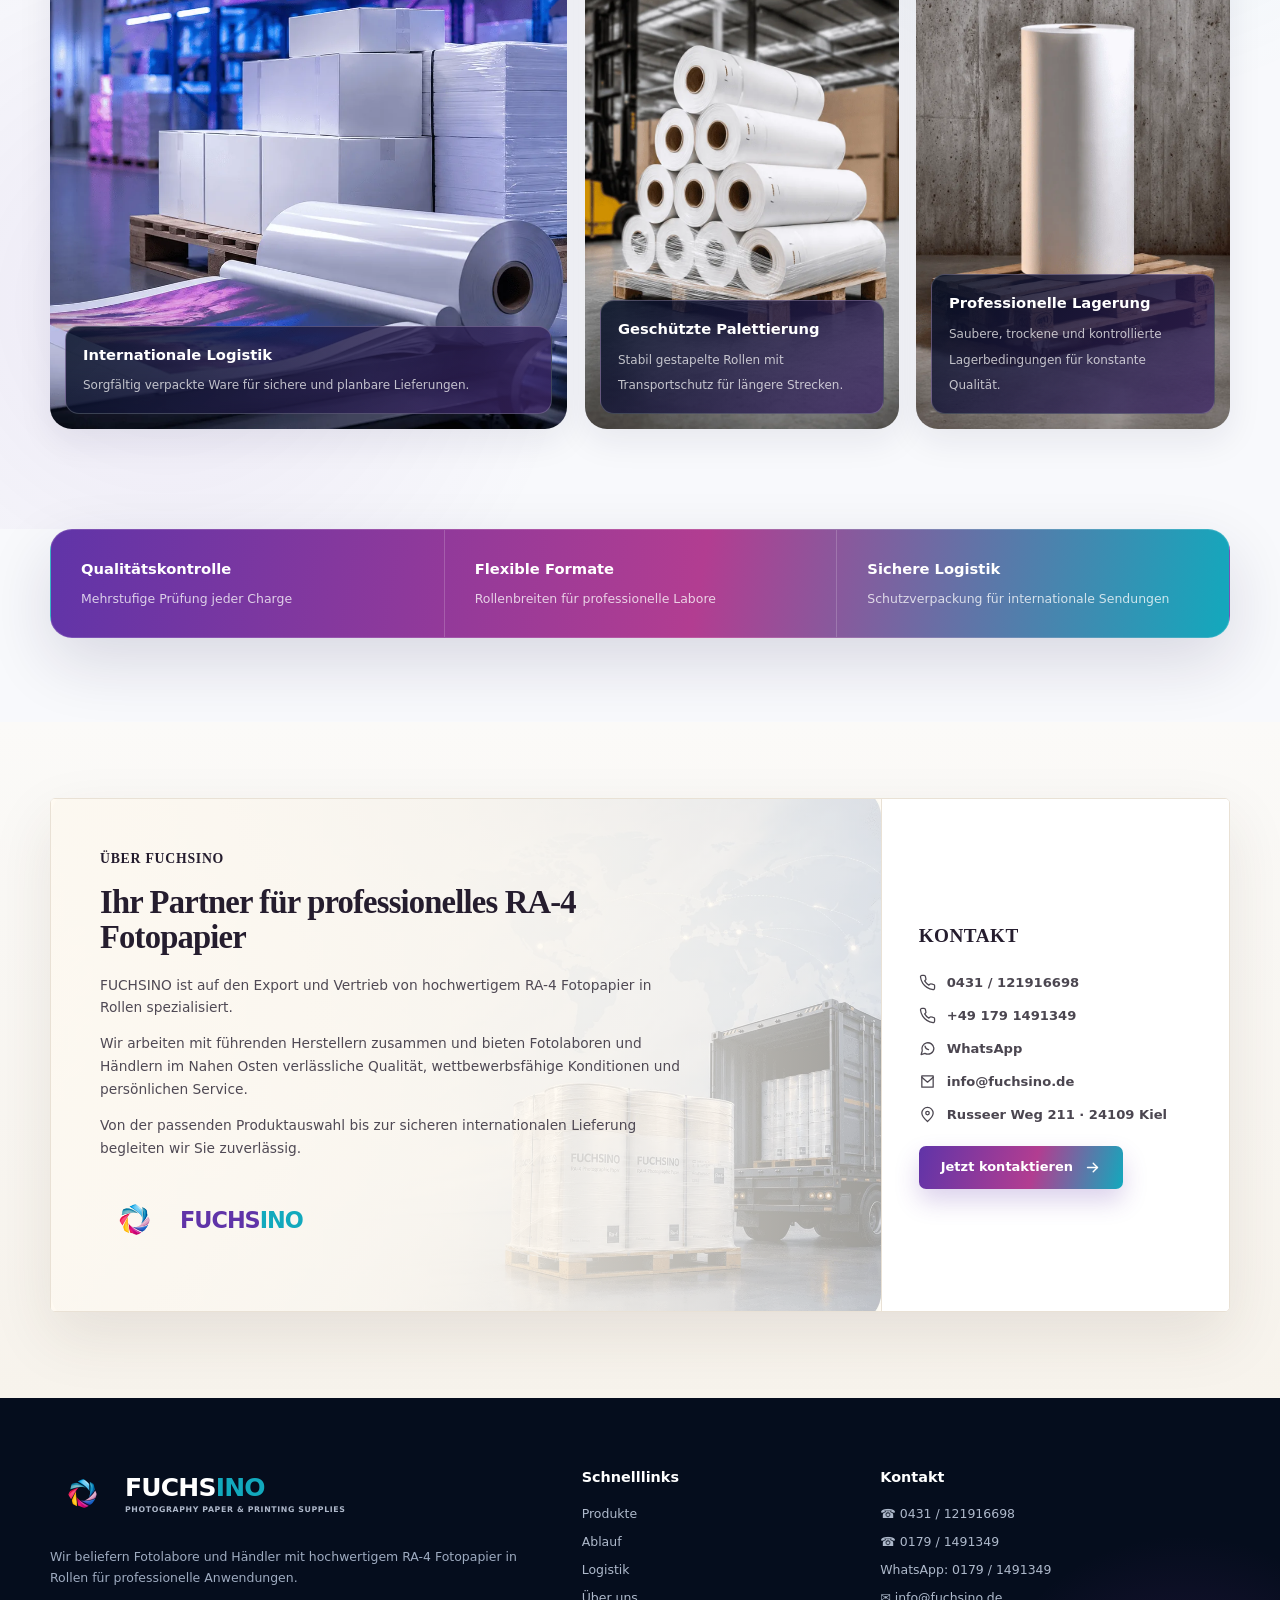
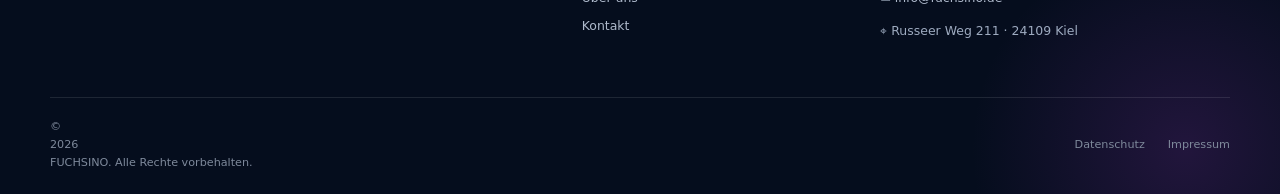
==== commit 19400658: "Add files via upload" ====
--- a/index.html
+++ b/index.html
@@ -9,10 +9,7 @@
 <meta content="index,follow,max-image-preview:large,max-snippet:-1,max-video-preview:-1" name="robots"/>
 <meta content="FUCHSINO" name="author"/>
 <meta content="FUCHSINO" name="application-name"/>
-<meta content="#081429" name="theme-color"/>
-<link href="https://fuchsino.de/" rel="canonical"/>
-<link href="https://fuchsino.de/" hreflang="de-DE" rel="alternate"/>
-<link href="https://fuchsino.de/" hreflang="x-default" rel="alternate"/>
+<meta content="#081429" name="theme-color"/><link href="https://fuchsino.de/" rel="canonical"/>
 <link href="favicon.ico?v=2" rel="icon" sizes="any"/>
 <link href="favicon-32x32.png?v=2" rel="icon" sizes="32x32" type="image/png"/>
 <link href="apple-touch-icon.png?v=2" rel="apple-touch-icon" sizes="180x180"/>
@@ -31,70 +28,87 @@
 <meta content="RA-4 Fotopapier &amp; Fotopapierrollen | FUCHSINO" name="twitter:title"/>
 <meta content="Professionelles RA-4 Fotopapier in Rollen mit zuverlässiger Logistik und persönlicher Beratung." name="twitter:description"/>
 <meta content="https://fuchsino.de/hero-1-ra4-paper.png" name="twitter:image"/>
-<script type="application/ld+json">
-  {
-    "@context": "https://schema.org",
-    "@graph": [
-      {
-        "@type": "Organization",
-        "@id": "https://fuchsino.de/#organization",
-        "name": "FUCHSINO",
-        "url": "https://fuchsino.de/",
-        "logo": {
-          "@type": "ImageObject",
-          "url": "https://fuchsino.de/logo.png",
-          "width": 1024,
-          "height": 1024
+<script type="application/ld+json">{
+  "@context": "https://schema.org",
+  "@graph": [
+    {
+      "@type": "Organization",
+      "@id": "https://fuchsino.de/#organization",
+      "name": "FUCHSINO",
+      "url": "https://fuchsino.de/",
+      "logo": {
+        "@type": "ImageObject",
+        "url": "https://fuchsino.de/logo.png",
+        "width": 1024,
+        "height": 1024
+      },
+      "description": "Anbieter von professionellem RA-4 Fotopapier in Rollen für Fotolabore und Händler mit internationaler Logistik.",
+      "email": "info@fuchsino.de",
+      "telephone": "+49 179 1491349",
+      "address": {
+        "@type": "PostalAddress",
+        "streetAddress": "Russeer Weg 211",
+        "postalCode": "24109",
+        "addressLocality": "Kiel",
+        "addressCountry": "DE"
+      },
+      "contactPoint": [
+        {
+          "@type": "ContactPoint",
+          "telephone": "+49 431 121916698",
+          "contactType": "customer service",
+          "email": "info@fuchsino.de",
+          "availableLanguage": [
+            "de",
+            "en"
+          ]
         },
-        "description": "Anbieter von professionellem RA-4 Fotopapier in Rollen für Fotolabore und Händler mit internationaler Logistik.",
-        "email": "info@fuchsino.de",
-        "telephone": "+49 179 1491349",
-        "address": {
-          "@type": "PostalAddress",
-          "streetAddress": "Russeer Weg 211",
-          "postalCode": "24109",
-          "addressLocality": "Kiel",
-          "addressCountry": "DE"
-        },
-        "contactPoint": [
-          {
-            "@type": "ContactPoint",
-            "telephone": "+49 431 121916698",
-            "contactType": "customer service",
-            "email": "info@fuchsino.de",
-            "availableLanguage": ["de"]
-          },
-          {
-            "@type": "ContactPoint",
-            "telephone": "+49 179 1491349",
-            "contactType": "sales",
-            "email": "info@fuchsino.de",
-            "availableLanguage": ["de"]
-          }
-        ],
-        "areaServed": ["DE", "IQ", "Middle East"]
+        {
+          "@type": "ContactPoint",
+          "telephone": "+49 179 1491349",
+          "contactType": "sales",
+          "email": "info@fuchsino.de",
+          "availableLanguage": [
+            "de",
+            "en"
+          ]
+        }
+      ],
+      "areaServed": [
+        "DE",
+        "IQ",
+        "Middle East"
+      ]
+    },
+    {
+      "@type": "WebSite",
+      "@id": "https://fuchsino.de/#website",
+      "url": "https://fuchsino.de/",
+      "name": "FUCHSINO",
+      "publisher": {
+        "@id": "https://fuchsino.de/#organization"
       },
-      {
-        "@type": "WebSite",
-        "@id": "https://fuchsino.de/#website",
-        "url": "https://fuchsino.de/",
-        "name": "FUCHSINO",
-        "publisher": {"@id": "https://fuchsino.de/#organization"},
-        "inLanguage": "de-DE"
+      "inLanguage": [
+        "de-DE",
+        "en"
+      ]
+    },
+    {
+      "@type": "WebPage",
+      "@id": "https://fuchsino.de/#webpage",
+      "url": "https://fuchsino.de/",
+      "name": "RA-4 Fotopapier & Fotopapierrollen | FUCHSINO",
+      "isPartOf": {
+        "@id": "https://fuchsino.de/#website"
       },
-      {
-        "@type": "WebPage",
-        "@id": "https://fuchsino.de/#webpage",
-        "url": "https://fuchsino.de/",
-        "name": "RA-4 Fotopapier & Fotopapierrollen | FUCHSINO",
-        "isPartOf": {"@id": "https://fuchsino.de/#website"},
-        "about": {"@id": "https://fuchsino.de/#organization"},
-        "description": "Professionelles RA-4 Fotopapier in Rollen für Fotolabore und Händler mit zuverlässiger Qualität, Beratung und internationaler Logistik.",
-        "inLanguage": "de-DE"
-      }
-    ]
-  }
-  </script>
+      "about": {
+        "@id": "https://fuchsino.de/#organization"
+      },
+      "description": "Professionelles RA-4 Fotopapier in Rollen für Fotolabore und Händler mit zuverlässiger Qualität, Beratung und internationaler Logistik.",
+      "inLanguage": "de-DE"
+    }
+  ]
+}</script>
 <link as="image" fetchpriority="high" href="hero-1-ra4-paper-mobile.webp" media="(max-width: 620px)" rel="preload" type="image/webp"/>
 <link as="image" fetchpriority="high" href="hero-1-ra4-paper.webp" media="(min-width: 621px)" rel="preload" type="image/webp"/>
 <style>
@@ -198,7 +212,9 @@
     .main-nav a:hover { transform: translateY(-1px); }
     .main-nav a:hover::after, .main-nav a.active::after { right: 2px; }
     .nav-actions { display: flex; align-items: center; justify-self: end; gap: 10px; }
-    .lang-btn { min-height: 40px; padding: 0 11px; border: 1px solid var(--line); border-radius: 9px; color: #30394d; background: #fff; font-size: 12px; }
+    .lang-btn { min-height: 40px; display:inline-flex; align-items:center; justify-content:center; padding: 0 11px; border: 1px solid var(--line); border-radius: 9px; color: #30394d; background: #fff; font-size: 12px; font-weight:800; transition:.2s; }
+    .lang-btn:hover { color: var(--purple); border-color: rgba(96,52,168,.35); background:#f8f5fc; }
+    .main-nav .lang-mobile { display:none; font-weight:850; color:var(--purple); }
     .menu-toggle { display: none; width: 44px; height: 44px; margin-left: auto; padding: 0; border: 1px solid var(--line); border-radius: 11px; background: #fff; cursor: pointer; }
     .menu-toggle span { display: block; width: 23px; height: 2px; margin: 5px auto; border-radius: 2px; background: var(--ink); transition: transform .2s, opacity .2s; }
     .menu-toggle[aria-expanded="true"] span:nth-child(1) { transform: translateY(7px) rotate(45deg); }
@@ -524,6 +540,7 @@
     }
 
     @media (max-width: 1020px) {
+      .main-nav .lang-mobile { display:inline-flex; }
       .nav-shell { grid-template-columns: auto minmax(0,1fr); }
       .main-nav { justify-self: end; }
       .nav-actions { display: none; }
@@ -716,8 +733,7 @@
   .hero-slide.is-active .hero-kicker, .hero-slide.is-active .hero-title, .hero-slide.is-active .hero-copy, .hero-slide.is-active .hero-meta, .hero-slide.is-active .hero-actions { opacity: 1; transform: none; }
   .reveal { opacity: 1; transform: none; }
 </style></noscript>
-<link href="language-switcher.css" rel="stylesheet"/>
-<script defer src="language-switcher.js"></script>
+<script defer="True" src="lang.js"></script><link rel="stylesheet" href="language-switcher.css"/>
 </head>
 <body>
 <a class="skip-link" href="#main">Zum Inhalt springen</a>
@@ -727,30 +743,17 @@
 <img alt="FUCHSINO Logo" class="brand-logo" decoding="async" height="1024" src="logo.png" width="1024"/>
 <span class="brand-copy"><strong>FUCHS<span>INO</span></strong><small>PHOTOGRAPHY PAPER &amp; PRINTING SUPPLIES</small></span>
 </a>
-
+<button aria-expanded="false" aria-label="Menü öffnen" class="menu-toggle" type="button"><span></span><span></span><span></span></button>
 <nav aria-label="Hauptnavigation" class="main-nav">
 <a aria-current="page" class="active" href="#top">Startseite</a>
 <a href="#products">Produkte</a>
 <a href="#process">Ablauf</a>
 <a href="#logistics">Logistik</a>
 <a href="#about">Über uns</a>
-<a href="#contact">Kontakt</a>
-</nav>
-<div class="nav-actions">
-<a class="btn btn-primary btn-small" href="#contact">Angebot anfordern <svg aria-hidden="true" class="arrow-icon" viewbox="0 0 24 24"><path d="M7 17 17 7"></path><path d="M8 7h9v9"></path></svg></a>
-
-<div class="language-switcher notranslate" id="languageSwitcher" translate="no">
-<button aria-expanded="false" aria-haspopup="true" aria-label="Sprache ändern" class="language-switcher-button" id="languageSwitcherButton" type="button">
-<img alt="" class="language-current-flag" height="22" id="languageCurrentFlag" src="lang-de.svg" width="22"/>
-<span class="language-current-code" id="languageCurrentCode">DE</span>
-<span aria-hidden="true" class="language-switcher-chevron">⌄</span>
-</button>
-<div aria-label="Sprache auswählen" class="language-switcher-menu" id="languageSwitcherMenu" role="menu">
-<button class="language-option" data-language="de" role="menuitem" type="button"><img alt="Deutsch" class="language-option-flag" height="24" src="lang-de.svg" width="24"/><span class="language-option-copy"><strong>Deutsch</strong><small>DE</small></span><span aria-hidden="true" class="language-option-check">✓</span></button>
-<button class="language-option" data-language="en" role="menuitem" type="button"><img alt="English" class="language-option-flag" height="24" src="lang-gb.svg" width="24"/><span class="language-option-copy"><strong>English</strong><small>EN</small></span><span aria-hidden="true" class="language-option-check">✓</span></button>
-</div>
-</div>
-<button aria-expanded="false" aria-label="Menü öffnen" class="menu-toggle" type="button"><span></span><span></span><span></span></button>
+<a href="kontakt.html">Kontakt</a>
+<button aria-label="Switch to English" class="lang-mobile language-toggle" data-lang-switch="en" type="button"><img class="lang-flag" src="united-kingdom.png" alt="" aria-hidden="true"/><span class="lang-code">EN</span></button></nav>
+<div class="nav-actions"><button aria-label="Switch to English" class="lang-btn language-toggle" data-lang-switch="en" type="button"><img class="lang-flag" src="united-kingdom.png" alt="" aria-hidden="true"/><span class="lang-code">EN</span></button>
+<a class="btn btn-primary btn-small" href="kontakt.html">Angebot anfordern <svg aria-hidden="true" class="arrow-icon" viewbox="0 0 24 24"><path d="M7 17 17 7"></path><path d="M8 7h9v9"></path></svg></a>
 </div>
 </div>
 </header>
@@ -764,7 +767,7 @@
 <h1 class="hero-title long">Fotopapier in Rollen <span>für professionelle Ergebnisse</span></h1>
 <p class="hero-copy">Hochwertiges RA-4 Fotopapier für Fotolabore, Studios und professionelle Druckanwendungen – mit zuverlässiger Qualität und überzeugender Farbwiedergabe.</p>
 <div aria-label="Vorteile" class="hero-meta"><span>Konstante Farbtreue</span><span>Glänzende &amp; matte Oberflächen</span><span>Flexible Rollenbreiten</span><span>Professionelle Anwendungen</span></div>
-<div class="hero-actions"><a class="btn btn-primary" href="#contact">Angebot anfordern <svg aria-hidden="true" class="arrow-icon" viewbox="0 0 24 24"><path d="M5 12h14"></path><path d="m13 6 6 6-6 6"></path></svg></a><a class="btn btn-secondary" href="#products">Produkte ansehen <svg aria-hidden="true" class="arrow-icon" viewbox="0 0 24 24"><path d="M7 17 17 7"></path><path d="M8 7h9v9"></path></svg></a></div>
+<div class="hero-actions"><a class="btn btn-primary" href="kontakt.html">Angebot anfordern <svg aria-hidden="true" class="arrow-icon" viewbox="0 0 24 24"><path d="M5 12h14"></path><path d="m13 6 6 6-6 6"></path></svg></a><a class="btn btn-secondary" href="#products">Produkte ansehen <svg aria-hidden="true" class="arrow-icon" viewbox="0 0 24 24"><path d="M7 17 17 7"></path><path d="M8 7h9v9"></path></svg></a></div>
 </div></div>
 </article>
 <article aria-hidden="true" class="hero-slide" data-slide="1">
@@ -774,7 +777,7 @@
 <h2 class="hero-title long">Zuverlässige Versorgung <span>für den Nahen Osten</span></h2>
 <p class="hero-copy">FUCHSINO verbindet hochwertige Fotopapier-Produkte mit sicherer Logistik, persönlicher Betreuung und planbaren Lieferlösungen für Geschäftskunden.</p>
 <div aria-label="Vorteile" class="hero-meta"><span>Sichere Schutzverpackung</span><span>Planbare Lieferzeiten</span><span>Großhandelslösungen</span><span>Persönliche Betreuung</span></div>
-<div class="hero-actions"><a class="btn btn-primary" href="#contact">Lieferung anfragen <svg aria-hidden="true" class="arrow-icon" viewbox="0 0 24 24"><path d="M5 12h14"></path><path d="m13 6 6 6-6 6"></path></svg></a><a class="btn btn-secondary" href="#logistics">Logistik ansehen <svg aria-hidden="true" class="arrow-icon" viewbox="0 0 24 24"><path d="M7 17 17 7"></path><path d="M8 7h9v9"></path></svg></a></div>
+<div class="hero-actions"><a class="btn btn-primary" href="kontakt.html">Lieferung anfragen <svg aria-hidden="true" class="arrow-icon" viewbox="0 0 24 24"><path d="M5 12h14"></path><path d="m13 6 6 6-6 6"></path></svg></a><a class="btn btn-secondary" href="#logistics">Logistik ansehen <svg aria-hidden="true" class="arrow-icon" viewbox="0 0 24 24"><path d="M7 17 17 7"></path><path d="M8 7h9v9"></path></svg></a></div>
 </div></div>
 </article>
 <article aria-hidden="true" class="hero-slide" data-slide="2">
@@ -784,7 +787,7 @@
 <h2 class="hero-title">Die passende Lösung <span>für Ihren Bedarf</span></h2>
 <p class="hero-copy">Von der Produktauswahl bis zur laufenden Versorgung begleiten wir Sie mit technischer Beratung, Qualitätskontrolle und verlässlichem Kundenservice.</p>
 <div aria-label="Vorteile" class="hero-meta"><span>Individuelle Produktempfehlung</span><span>Bedarfs- &amp; Mengenplanung</span><span>Mehrstufige Qualitätskontrolle</span><span>Langfristige Partnerschaft</span></div>
-<div class="hero-actions"><a class="btn btn-primary" href="#contact">Beratung vereinbaren <svg aria-hidden="true" class="arrow-icon" viewbox="0 0 24 24"><path d="M5 12h14"></path><path d="m13 6 6 6-6 6"></path></svg></a><a class="btn btn-secondary" href="#about">Über FUCHSINO <svg aria-hidden="true" class="arrow-icon" viewbox="0 0 24 24"><path d="M7 17 17 7"></path><path d="M8 7h9v9"></path></svg></a></div>
+<div class="hero-actions"><a class="btn btn-primary" href="kontakt.html">Beratung vereinbaren <svg aria-hidden="true" class="arrow-icon" viewbox="0 0 24 24"><path d="M5 12h14"></path><path d="m13 6 6 6-6 6"></path></svg></a><a class="btn btn-secondary" href="#about">Über FUCHSINO <svg aria-hidden="true" class="arrow-icon" viewbox="0 0 24 24"><path d="M7 17 17 7"></path><path d="M8 7h9v9"></path></svg></a></div>
 </div></div>
 </article>
 </div>
@@ -802,12 +805,11 @@
 <div class="container">
 <div class="section-head reveal"><p class="section-kicker centered">Unsere Produkte</p><h2 class="section-title">RA-4 Fotopapier in Rollen</h2><p class="section-intro">Verschiedene Flächengewichte und Oberflächen für professionelle Fotolabore, Händler und anspruchsvolle Druckanwendungen.</p></div>
 <div class="product-grid">
-<article class="product-card reveal"><div class="product-img"><img alt="RA-4 Photopapier luster//Glossy 6 Inch" decoding="async" height="1402" loading="lazy" src="assets/images/Unsere.1.webp" width="1122"/></div><h3>RA-4 Photopapier luster//Glossy 6 Inch</h3><p><span>▱</span>Rollenbreite: 6 Inch</p><p><span>✦</span>Oberfläche: Luster / Glossy</p><a aria-label="RA-4 Photopapier luster//Glossy 6 Inch ansehen" href="product-6-inch.html">Produkt ansehen <svg aria-hidden="true" class="arrow-icon" viewbox="0 0 24 24"><path d="M5 12h14"></path><path d="m13 6 6 6-6 6"></path></svg></a></article>
-<article class="product-card reveal"><div class="product-img"><img alt="RA-4 Photopapier luster//Glossy 12 Inch" decoding="async" height="1402" loading="lazy" src="assets/images/Unsere.2.webp" width="1122"/></div><h3>RA-4 Photopapier luster//Glossy 12 Inch</h3><p><span>▱</span>Rollenbreite: 12 Inch</p><p><span>✦</span>Oberfläche: Luster / Glossy</p><a aria-label="RA-4 Photopapier luster//Glossy 12 Inch ansehen" href="product-12-inch.html">Produkt ansehen <svg aria-hidden="true" class="arrow-icon" viewbox="0 0 24 24"><path d="M5 12h14"></path><path d="m13 6 6 6-6 6"></path></svg></a></article>
-<article class="product-card reveal"><div class="product-img"><img alt="RA-4 Photopapier luster//Glossy 24 Inch" decoding="async" height="1402" loading="lazy" src="assets/images/Unsere.3.webp" width="1122"/></div><h3>RA-4 Photopapier luster//Glossy 24 Inch</h3><p><span>▱</span>Rollenbreite: 24 Inch</p><p><span>✦</span>Oberfläche: Luster / Glossy</p><a aria-label="RA-4 Photopapier luster//Glossy 24 Inch ansehen" href="product-24-inch.html">Produkt ansehen <svg aria-hidden="true" class="arrow-icon" viewbox="0 0 24 24"><path d="M5 12h14"></path><path d="m13 6 6 6-6 6"></path></svg></a></article>
-
-</div>
-<div class="products-cta reveal"><a class="btn btn-outline" href="#contact">Verfügbarkeit anfragen <svg aria-hidden="true" class="arrow-icon" viewbox="0 0 24 24"><path d="M5 12h14"></path><path d="m13 6 6 6-6 6"></path></svg></a></div>
+<article class="product-card reveal"><div class="product-img"><img alt="RA-4 Fotopapier Luster / Glossy 6 Inch" decoding="async" height="1402" loading="lazy" src="assets/images/Unsere.1.webp" width="1122"/></div><h3>RA-4 Fotopapier Luster / Glossy 6 Inch</h3><p><span>▱</span>Rollenbreite: 6 Inch</p><p><span>✦</span>Oberfläche: Luster / Glossy</p><a aria-label="RA-4 Fotopapier Luster / Glossy 6 Inch ansehen" href="product-6-inch.html">Produkt ansehen <svg aria-hidden="true" class="arrow-icon" viewbox="0 0 24 24"><path d="M5 12h14"></path><path d="m13 6 6 6-6 6"></path></svg></a></article>
+<article class="product-card reveal"><div class="product-img"><img alt="RA-4 Fotopapier Luster / Glossy 12 Inch" decoding="async" height="1402" loading="lazy" src="assets/images/Unsere.2.webp" width="1122"/></div><h3>RA-4 Fotopapier Luster / Glossy 12 Inch</h3><p><span>▱</span>Rollenbreite: 12 Inch</p><p><span>✦</span>Oberfläche: Luster / Glossy</p><a aria-label="RA-4 Fotopapier Luster / Glossy 12 Inch ansehen" href="product-12-inch.html">Produkt ansehen <svg aria-hidden="true" class="arrow-icon" viewbox="0 0 24 24"><path d="M5 12h14"></path><path d="m13 6 6 6-6 6"></path></svg></a></article>
+<article class="product-card reveal"><div class="product-img"><img alt="RA-4 Fotopapier Luster / Glossy 24 Inch" decoding="async" height="1402" loading="lazy" src="assets/images/Unsere.3.webp" width="1122"/></div><h3>RA-4 Fotopapier Luster / Glossy 24 Inch</h3><p><span>▱</span>Rollenbreite: 24 Inch</p><p><span>✦</span>Oberfläche: Luster / Glossy</p><a aria-label="RA-4 Fotopapier Luster / Glossy 24 Inch ansehen" href="product-24-inch.html">Produkt ansehen <svg aria-hidden="true" class="arrow-icon" viewbox="0 0 24 24"><path d="M5 12h14"></path><path d="m13 6 6 6-6 6"></path></svg></a></article>
+</div>
+<div class="products-cta reveal"><a class="btn btn-outline" href="kontakt.html">Verfügbarkeit anfragen <svg aria-hidden="true" class="arrow-icon" viewbox="0 0 24 24"><path d="M5 12h14"></path><path d="m13 6 6 6-6 6"></path></svg></a></div>
 </div>
 </section>
 <section class="feature-strip" id="services">
@@ -878,7 +880,7 @@
 <span>Russeer Weg 211 · 24109 Kiel</span>
 </div>
 </div>
-<a class="btn about-contact-cta" href="#contact">Jetzt kontaktieren <svg aria-hidden="true" class="arrow-icon" viewbox="0 0 24 24"><path d="M5 12h14"></path><path d="m13 6 6 6-6 6"></path></svg></a>
+<a class="btn about-contact-cta" href="kontakt.html">Jetzt kontaktieren <svg aria-hidden="true" class="arrow-icon" viewbox="0 0 24 24"><path d="M5 12h14"></path><path d="m13 6 6 6-6 6"></path></svg></a>
 </aside>
 </div>
 </div>
@@ -888,7 +890,7 @@
 <div class="footer-glow"></div>
 <div class="container footer-grid">
 <div class="footer-brand"><a aria-label="FUCHSINO Startseite" class="brand brand-light" href="#top"><img alt="FUCHSINO Logo" class="brand-logo" decoding="async" height="1024" loading="lazy" src="logo.png" width="1024"/><span class="brand-copy"><strong>FUCHS<span>INO</span></strong><small>PHOTOGRAPHY PAPER &amp; PRINTING SUPPLIES</small></span></a><p>Wir beliefern Fotolabore und Händler mit hochwertigem RA-4 Fotopapier in Rollen für professionelle Anwendungen.</p></div>
-<div><h3>Schnelllinks</h3><a href="#products">Produkte</a><a href="#process">Ablauf</a><a href="#logistics">Logistik</a><a href="#about">Über uns</a><a href="#contact">Kontakt</a></div>
+<div><h3>Schnelllinks</h3><a href="#products">Produkte</a><a href="#process">Ablauf</a><a href="#logistics">Logistik</a><a href="#about">Über uns</a><a href="kontakt.html">Kontakt</a></div>
 <div><h3>Kontakt</h3><a href="tel:+49431121916698">☎ 0431 / 121916698</a><a href="tel:+491791491349">☎ 0179 / 1491349</a><a href="https://wa.me/491791491349" rel="noopener noreferrer">WhatsApp: 0179 / 1491349</a><a href="mailto:info@fuchsino.de">✉ info@fuchsino.de</a><p>⌖ Russeer Weg 211 · 24109 Kiel</p></div>
 </div>
 <div class="container footer-bottom"><span>© <span id="year"></span> FUCHSINO. Alle Rechte vorbehalten.</span><span><a href="datenschutz.html">Datenschutz</a><a href="impressum.html">Impressum</a></span></div>
@@ -1013,13 +1015,14 @@
   document.getElementById('quoteForm')?.addEventListener('submit', event => {
     event.preventDefault();
     const data = new FormData(event.currentTarget);
-    const subject = `FUCHSINO Anfrage – ${data.get('product') || 'RA-4 Fotopapier'}`;
+    const isEnglish = document.documentElement.lang === 'en';
+    const subject = isEnglish ? `FUCHSINO Inquiry – ${data.get('product') || 'RA-4 Photo Paper'}` : `FUCHSINO Anfrage – ${data.get('product') || 'RA-4 Fotopapier'}`;
     const body = [
       `Name: ${data.get('name') || ''}`,
-      `Unternehmen: ${data.get('company') || ''}`,
-      `E-Mail: ${data.get('email') || ''}`,
-      `Zielland: ${data.get('country') || ''}`,
-      `Produkt: ${data.get('product') || ''}`,
+      `${isEnglish ? 'Company' : 'Unternehmen'}: ${data.get('company') || ''}`,
+      `${isEnglish ? 'Email' : 'E-Mail'}: ${data.get('email') || ''}`,
+      `${isEnglish ? 'Destination country' : 'Zielland'}: ${data.get('country') || ''}`,
+      `${isEnglish ? 'Product' : 'Produkt'}: ${data.get('product') || ''}`,
       '',
       `${data.get('message') || ''}`
     ].join('\n');
--- a/language-switcher.css
+++ b/language-switcher.css
@@ -1,55 +1,15 @@
-/* Shared DE/EN language switcher */
-.language-switcher { position: relative; z-index: 1200; flex: 0 0 auto; }
-.language-switcher-button {
-  min-width: 82px; height: 42px; padding: 0 11px; display: inline-flex; align-items: center; justify-content: center; gap: 8px;
-  border: 1px solid #dfe3ec; border-radius: 11px; background: #fff; color: #273147; cursor: pointer;
-  box-shadow: 0 7px 20px rgba(21,23,57,.06); font: inherit; transition: border-color .2s ease, box-shadow .2s ease, transform .2s ease;
+/* FUCHSINO language toggle — same URL, client-side language switch. */
+.language-toggle{
+  -webkit-appearance:none; appearance:none; cursor:pointer; display:inline-flex; align-items:center; justify-content:center;
+  gap:7px; min-height:40px; padding:6px 10px; border:1px solid #e1e5ee; border-radius:10px;
+  color:#30394d; background:#fff; font:800 12px/1 Inter,ui-sans-serif,system-ui,-apple-system,BlinkMacSystemFont,"Segoe UI",sans-serif;
+  box-shadow:0 5px 16px rgba(25,24,69,.06); transition:border-color .2s,background .2s,color .2s,transform .2s;
 }
-.language-switcher-button:hover, .language-switcher-button:focus-visible { border-color: rgba(96,52,168,.42); box-shadow: 0 10px 24px rgba(21,23,57,.10); outline: none; transform: translateY(-1px); }
-.language-current-flag, .language-option-flag { width: 22px; height: 22px; border-radius: 50%; object-fit: cover; box-shadow: 0 0 0 1px rgba(7,19,41,.10); }
-.language-current-code { font-size: 12px; font-weight: 850; letter-spacing: .08em; }
-.language-switcher-chevron { font-size: 15px; line-height: 1; transition: transform .2s ease; }
-.language-switcher.is-open .language-switcher-chevron { transform: rotate(180deg); }
-.language-switcher-menu {
-  position: absolute; top: calc(100% + 10px); right: 0; width: 218px; padding: 8px; display: grid; gap: 5px;
-  border: 1px solid rgba(7,19,41,.11); border-radius: 16px; background: rgba(255,255,255,.99); box-shadow: 0 22px 55px rgba(7,19,41,.18);
-  opacity: 0; visibility: hidden; transform: translateY(-7px) scale(.98); transform-origin: top right; pointer-events: none;
-  transition: opacity .18s ease, visibility .18s ease, transform .18s ease;
-}
-.language-switcher.is-open .language-switcher-menu { opacity: 1; visibility: visible; transform: none; pointer-events: auto; }
-.language-option {
-  width: 100%; min-height: 56px; padding: 9px 10px; display: grid; grid-template-columns: 30px 1fr 20px; gap: 10px; align-items: center;
-  border: 0; border-radius: 11px; background: transparent; color: #172238; text-align: left; cursor: pointer; font: inherit;
-  transition: background .18s ease, transform .18s ease;
-}
-.language-option:hover, .language-option:focus-visible { background: linear-gradient(90deg, rgba(96,52,168,.08), rgba(19,169,184,.09)); transform: translateX(2px); outline: none; }
-.language-option.is-active { background: rgba(96,52,168,.09); }
-.language-option-copy { display: grid; gap: 2px; }
-.language-option-copy strong { font-size: 13px; font-weight: 850; }
-.language-option-copy small { color: #6a7283; font-size: 10px; font-weight: 800; letter-spacing: .08em; }
-.language-option-check { color: #6034a8; font-weight: 900; opacity: 0; }
-.language-option.is-active .language-option-check { opacity: 1; }
-
-/* Keep the switcher available on tablet/mobile while hiding only the quote button. */
-@media (max-width: 1020px) and (min-width: 881px) {
-  .site-header .nav-shell { grid-template-columns: auto minmax(0,1fr) auto !important; }
-  .site-header .nav-actions { display: flex !important; align-items: center; justify-self: end; gap: 8px; }
-  .site-header .nav-actions > .btn { display: none !important; }
-}
-@media (max-width: 880px) {
-  .site-header .nav-shell { grid-template-columns: minmax(0,1fr) auto !important; }
-  .site-header .nav-actions { display: flex !important; align-items: center; justify-self: end; gap: 7px; }
-  .site-header .nav-actions > .btn { display: none !important; }
-  .site-header .menu-toggle { margin-left: 0; flex: 0 0 44px; }
-}
-@media (max-width: 620px) {
-  .language-switcher-button { min-width: 64px; height: 42px; padding: 0 9px; gap: 6px; }
-  .language-current-code { font-size: 11px; }
-  .language-switcher-menu { right: -51px; width: min(218px, calc(100vw - 24px)); }
-}
-@media (max-width: 420px) {
-  .language-switcher-button { min-width: 42px; width: 42px; padding: 0; }
-  .language-current-code, .language-switcher-chevron { display: none; }
-  .language-current-flag { width: 21px; height: 21px; }
-  .language-switcher-menu { right: -51px; }
-}
+.language-toggle:hover{color:#6034a8;border-color:rgba(96,52,168,.38);background:#f8f5fc;transform:translateY(-1px)}
+.language-toggle:focus-visible{outline:3px solid rgba(18,169,189,.24);outline-offset:2px}
+.language-toggle .lang-flag{width:24px;height:24px;display:block;object-fit:cover;border-radius:50%;box-shadow:0 0 0 1px rgba(7,19,41,.12);flex:0 0 24px}
+.language-toggle .lang-code{min-width:18px;text-align:center;letter-spacing:.03em}
+.main-nav .lang-mobile.language-toggle{display:none;border:1px solid #e5e8f0;background:#f7f8fc;padding:7px 12px;width:max-content}
+.nav-links .language-link.language-toggle{padding:7px 10px;color:#364158}
+@media (max-width:980px){.main-nav .lang-mobile.language-toggle{display:inline-flex}}
+@media (max-width:620px){.language-toggle{min-height:38px}.language-toggle .lang-flag{width:22px;height:22px;flex-basis:22px}}
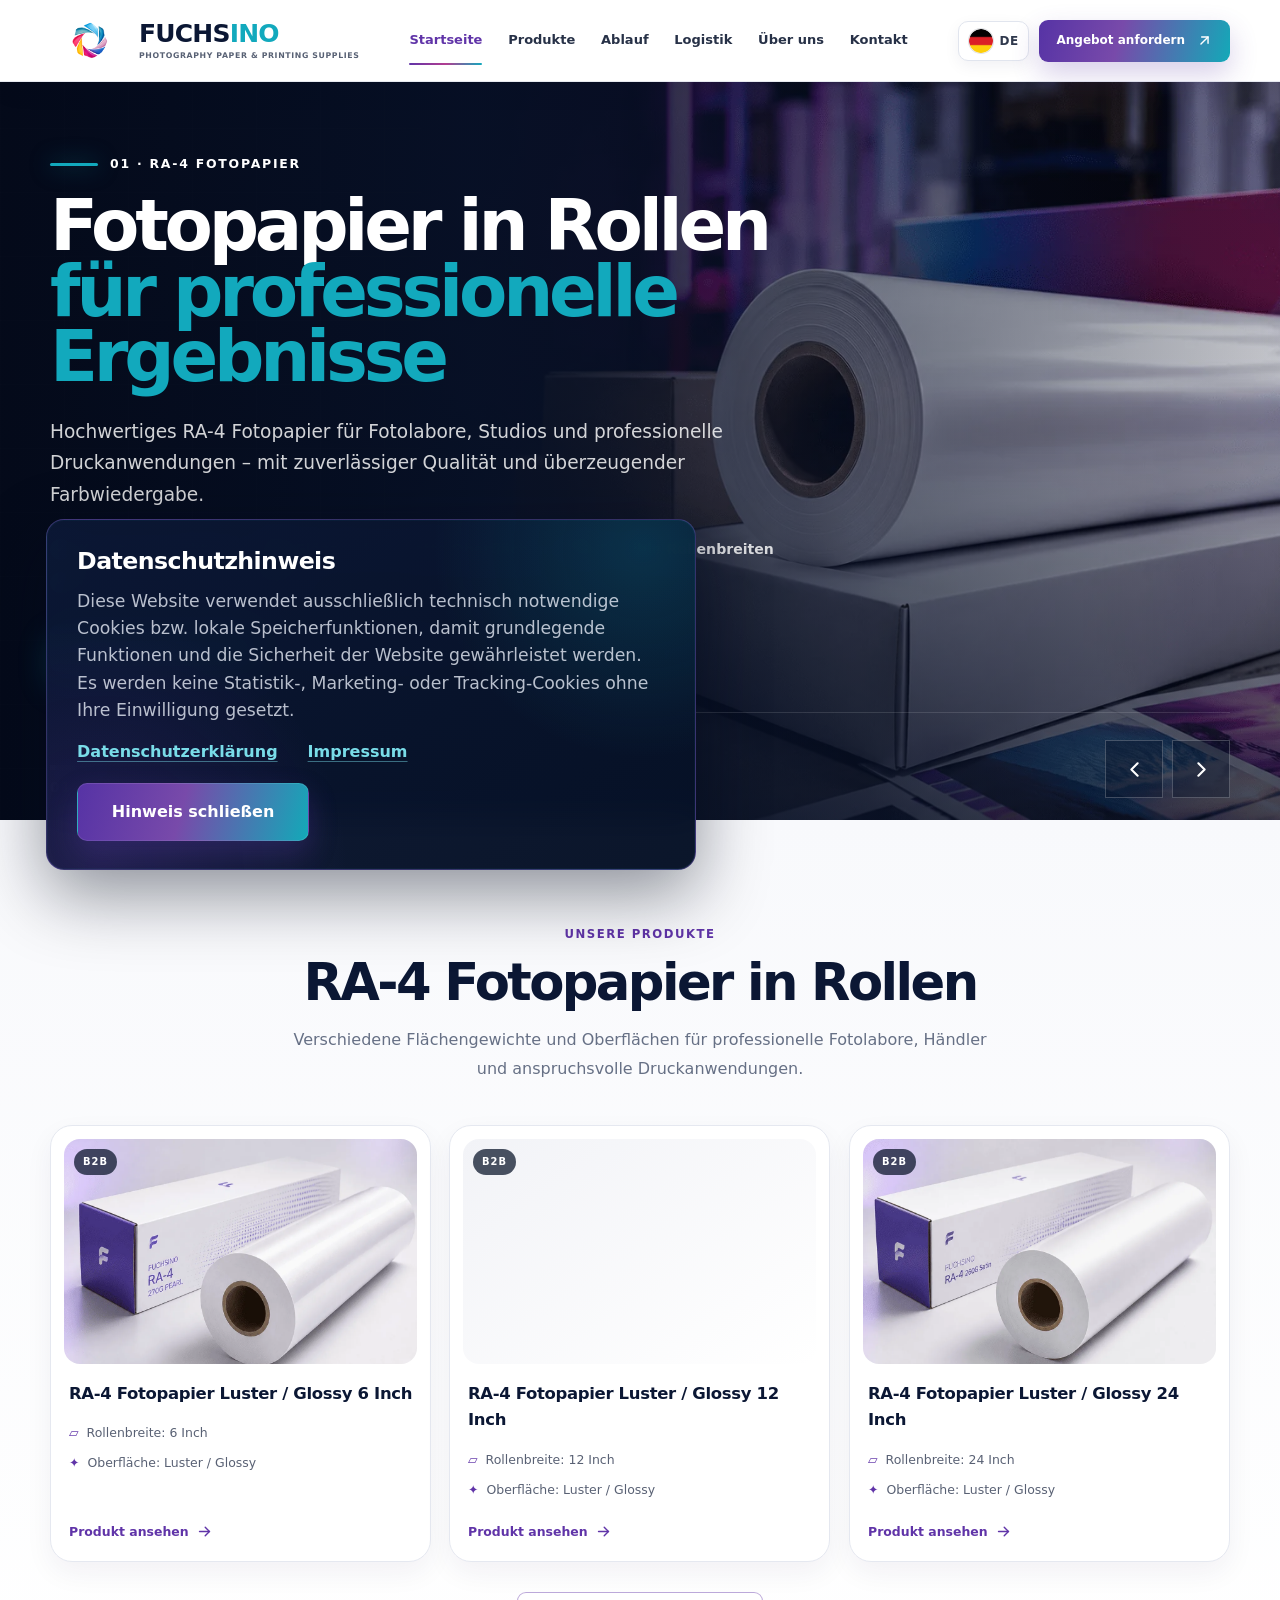
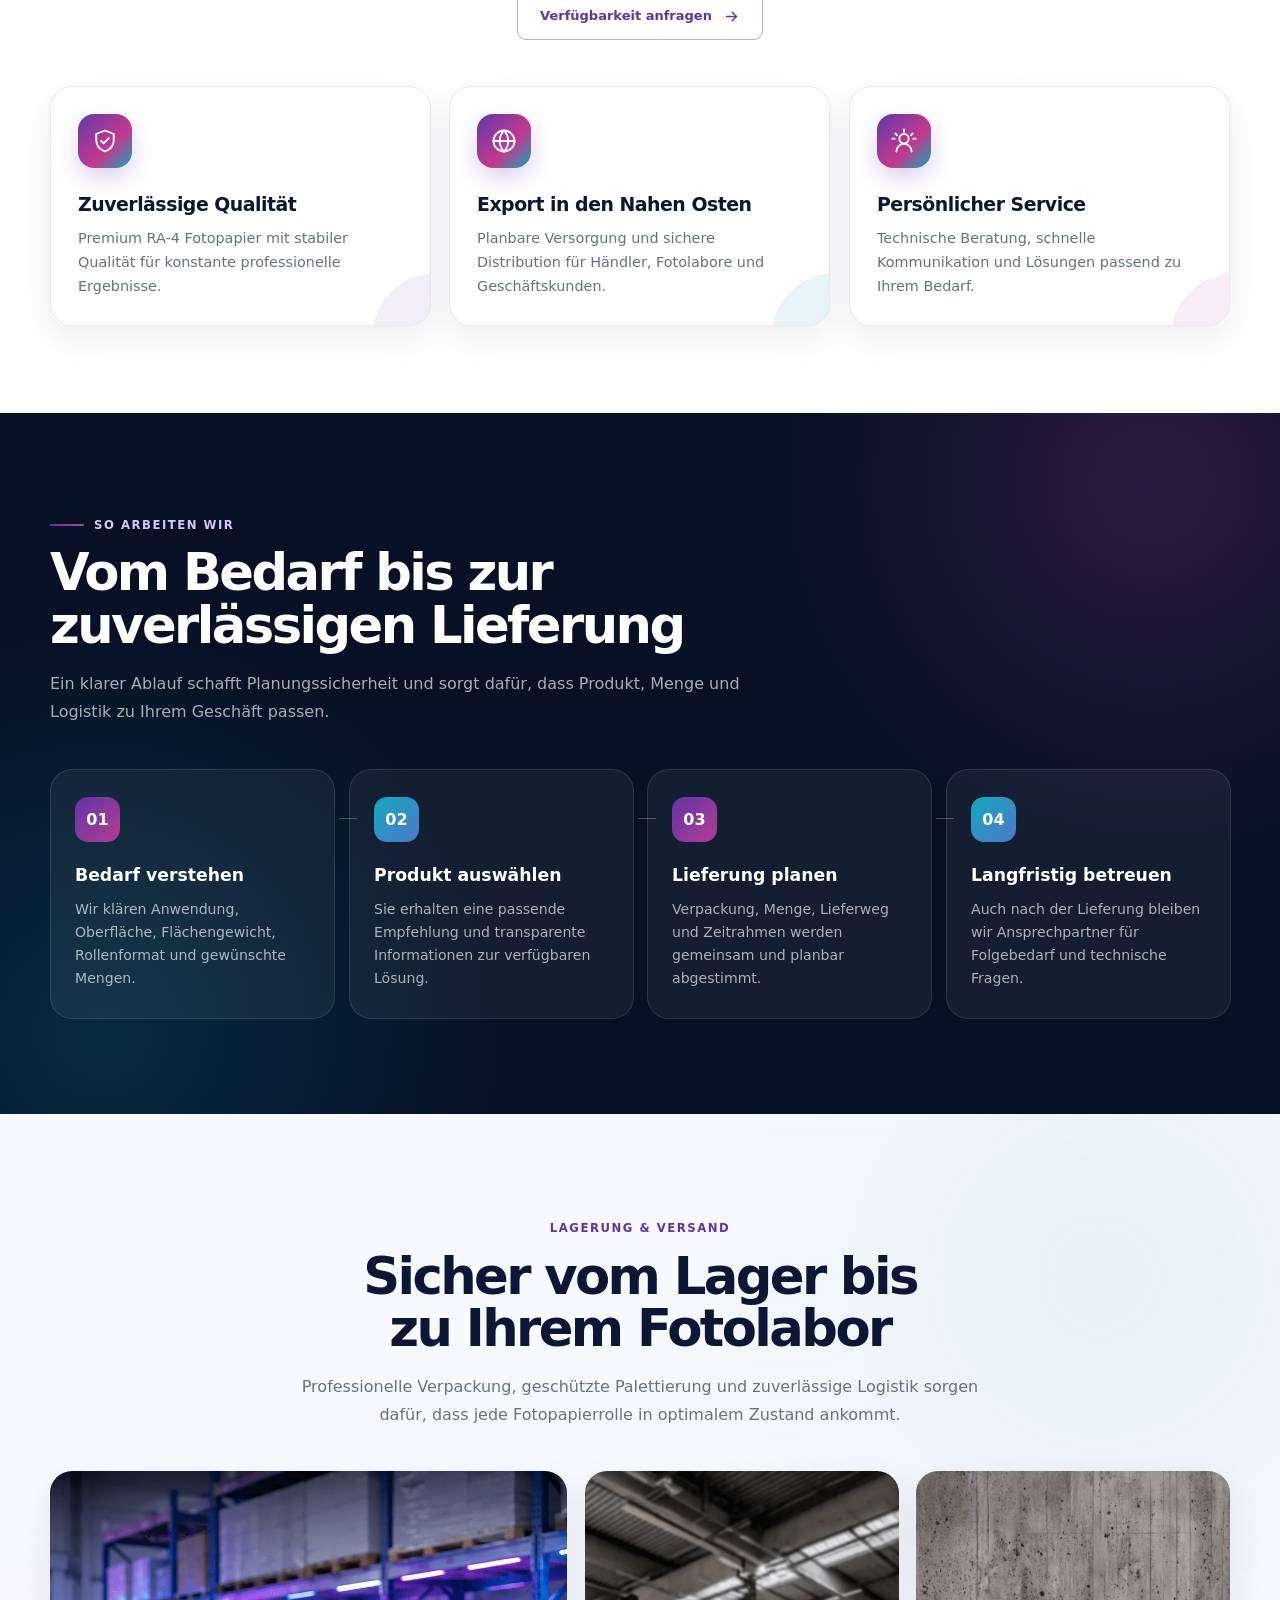
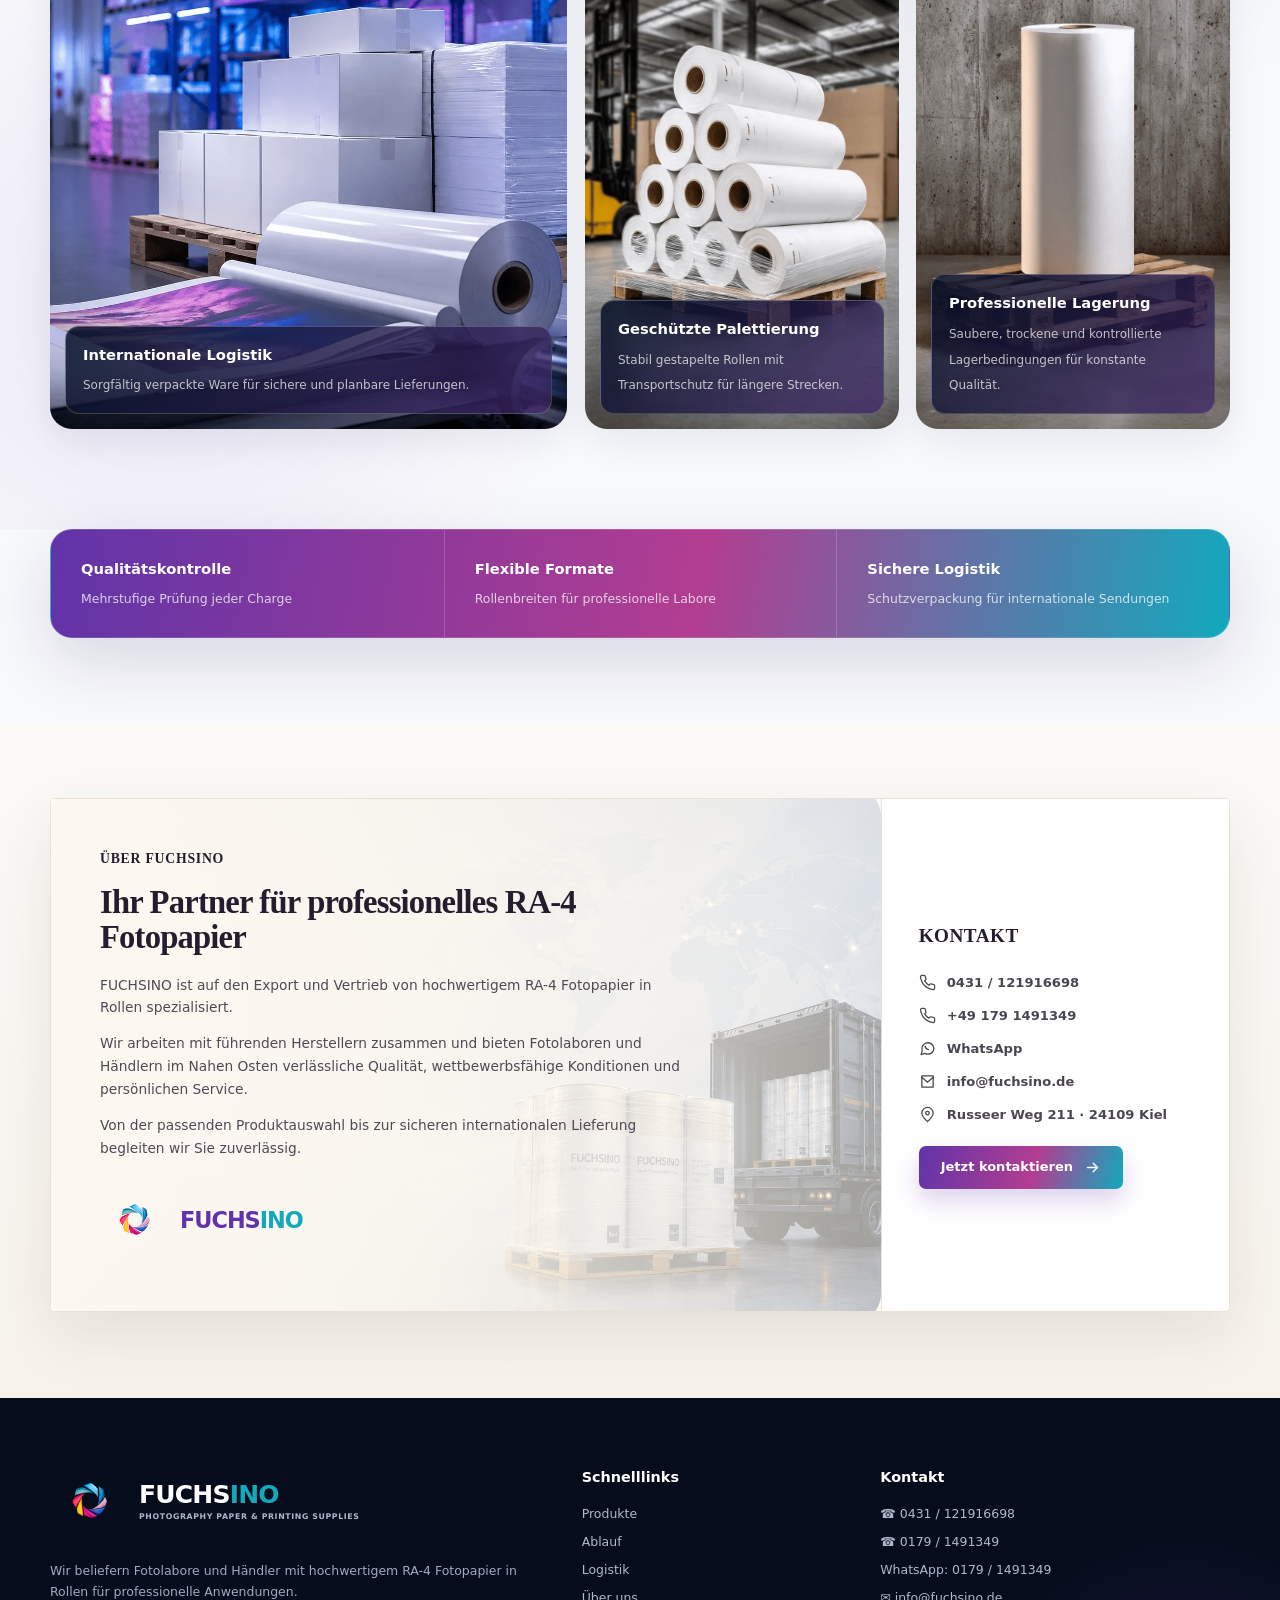
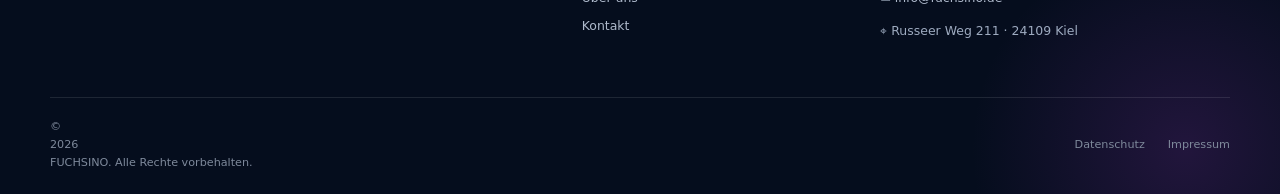
==== commit 4e8f603d: "Add files via upload" ====
--- a/index.html
+++ b/index.html
@@ -180,7 +180,7 @@
       gap: clamp(18px,2.4vw,36px);
     }
     .brand { display: inline-flex; align-items: center; gap: 11px; flex: 0 0 auto; }
-    .brand-logo { display: block; width: auto; height: 64px; max-width: 240px; object-fit: contain; transition: transform .45s cubic-bezier(.22,1,.36,1); }
+    .brand-logo { display: block; width: auto; height: 78px; max-width: 290px; object-fit: contain; transition: transform .45s cubic-bezier(.22,1,.36,1); }
     .brand:hover .brand-logo { transform: scale(1.035); }
     .brand-copy { display: grid; line-height: 1; }
     .brand-copy strong { font-size: 25px; letter-spacing: -.8px; }
@@ -531,7 +531,7 @@
 
     @media (max-width: 1180px) {
       .nav-shell { gap: 18px; }
-      .brand-logo { height: 56px; }
+      .brand-logo { height: 68px; }
       .brand-copy strong { font-size: 22px; }
       .brand-copy small { font-size: 7px; }
       .main-nav { gap: 14px; }
@@ -540,10 +540,12 @@
     }
 
     @media (max-width: 1020px) {
-      .main-nav .lang-mobile { display:inline-flex; }
-      .nav-shell { grid-template-columns: auto minmax(0,1fr); }
+      /* Keep the desktop language control visible on phones/tablets too. */
+      .main-nav .lang-mobile { display:none; }
+      .nav-shell { grid-template-columns: auto minmax(0,1fr) auto; }
       .main-nav { justify-self: end; }
-      .nav-actions { display: none; }
+      .nav-actions { display: flex; }
+      .nav-actions .btn { display: none; }
       .product-grid { grid-template-columns: repeat(2,1fr); }
       .process-grid { grid-template-columns: repeat(2,1fr); }
       .process-card::after { display: none; }
@@ -581,7 +583,7 @@
 
     @media (max-width: 620px) {
       .brand { gap: 8px; }
-      .brand-logo { height: 52px; max-width: 185px; }
+      .brand-logo { height: 64px; max-width: 230px; }
       .brand-copy { min-width: 0; }
       .brand-copy strong { font-size: 22px; }
       .brand-copy small { display: block; max-width: 125px; margin-top: 4px; font-size: 6.6px; line-height: 1.25; letter-spacing: .055em; white-space: normal; }
@@ -733,7 +735,8 @@
   .hero-slide.is-active .hero-kicker, .hero-slide.is-active .hero-title, .hero-slide.is-active .hero-copy, .hero-slide.is-active .hero-meta, .hero-slide.is-active .hero-actions { opacity: 1; transform: none; }
   .reveal { opacity: 1; transform: none; }
 </style></noscript>
-<script defer="True" src="lang.js"></script><link rel="stylesheet" href="language-switcher.css"/>
+<script defer="True" src="lang.js?v=3"></script><link rel="stylesheet" href="language-switcher.css?v=8"/>
+<script defer src="mobile-navigation.js?v=2"></script>
 </head>
 <body>
 <a class="skip-link" href="#main">Zum Inhalt springen</a>
@@ -751,8 +754,8 @@
 <a href="#logistics">Logistik</a>
 <a href="#about">Über uns</a>
 <a href="kontakt.html">Kontakt</a>
-<button aria-label="Switch to English" class="lang-mobile language-toggle" data-lang-switch="en" type="button"><img class="lang-flag" src="united-kingdom.png" alt="" aria-hidden="true"/><span class="lang-code">EN</span></button></nav>
-<div class="nav-actions"><button aria-label="Switch to English" class="lang-btn language-toggle" data-lang-switch="en" type="button"><img class="lang-flag" src="united-kingdom.png" alt="" aria-hidden="true"/><span class="lang-code">EN</span></button>
+<button aria-label="Switch to English" class="lang-mobile language-toggle" data-lang-switch="en" type="button"><img class="lang-flag" src="flags.png" alt="" aria-hidden="true"/><span class="lang-code">DE</span></button></nav>
+<div class="nav-actions"><button aria-label="Switch to English" class="lang-btn language-toggle" data-lang-switch="en" type="button"><img class="lang-flag" src="flags.png" alt="" aria-hidden="true"/><span class="lang-code">DE</span></button>
 <a class="btn btn-primary btn-small" href="kontakt.html">Angebot anfordern <svg aria-hidden="true" class="arrow-icon" viewbox="0 0 24 24"><path d="M7 17 17 7"></path><path d="M8 7h9v9"></path></svg></a>
 </div>
 </div>
--- a/language-switcher.css
+++ b/language-switcher.css
@@ -12,4 +12,363 @@
 .main-nav .lang-mobile.language-toggle{display:none;border:1px solid #e5e8f0;background:#f7f8fc;padding:7px 12px;width:max-content}
 .nav-links .language-link.language-toggle{padding:7px 10px;color:#364158}
 @media (max-width:980px){.main-nav .lang-mobile.language-toggle{display:inline-flex}}
-@media (max-width:620px){.language-toggle{min-height:38px}.language-toggle .lang-flag{width:22px;height:22px;flex-basis:22px}}
+@media (max-width:620px){.language-toggle{min-height:44px}.language-toggle .lang-flag{width:22px;height:22px;flex-basis:22px}}
+
+/* ===== Unified full-screen mobile navigation v2 ===== */
+.mobile-menu-overlay{display:none}
+@media (max-width:880px){
+  body.mobile-menu-open{overflow:hidden!important;overscroll-behavior:none}
+
+  /* Mobile header: original logo + FUCHSINO name on the left; language sits directly beside the menu on the right. */
+  body.mobile-nav-ready .site-header .nav-shell{
+    display:flex!important;
+    align-items:center!important;
+    gap:8px!important;
+    min-height:84px!important;
+    padding-top:0!important;
+    padding-bottom:0!important;
+    flex-wrap:nowrap!important;
+  }
+  body.mobile-nav-ready .site-header .brand{
+    order:1!important;
+    display:inline-flex!important;
+    align-items:center!important;
+    gap:9px!important;
+    flex:1 1 auto!important;
+    margin:0!important;
+    min-width:0!important;
+    max-width:none!important;
+    z-index:3;
+  }
+  body.mobile-nav-ready .site-header .brand-logo{
+    width:auto!important;
+    height:72px!important;
+    max-width:82px!important;
+    flex:0 0 auto!important;
+    object-fit:contain!important;
+  }
+  body.mobile-nav-ready .site-header .brand-copy{
+    display:grid!important;
+    min-width:0!important;
+    line-height:1!important;
+  }
+  body.mobile-nav-ready .site-header .brand-copy strong{
+    font-size:clamp(16px,4.9vw,21px)!important;
+    white-space:nowrap!important;
+  }
+  body.mobile-nav-ready .site-header .brand-copy small{
+    display:block!important;
+    max-width:none!important;
+    margin-top:4px!important;
+    font-size:clamp(6.6px,1.8vw,7.8px)!important;
+    line-height:1.15!important;
+    letter-spacing:.035em!important;
+    white-space:nowrap!important;
+  }
+
+  body.mobile-nav-ready .site-header .nav-actions{
+    order:2!important;
+    display:flex!important;
+    align-items:center!important;
+    gap:8px!important;
+    margin:0!important;
+    min-width:0;
+    flex:0 0 auto!important;
+    z-index:4!important;
+  }
+  body.mobile-nav-ready .site-header .nav-actions>.btn{display:none!important}
+  body.mobile-nav-ready .site-header .nav-actions>.language-toggle,
+  body.mobile-nav-ready .site-header .nav-actions>.language-switcher{display:inline-flex!important}
+
+  body.mobile-nav-ready .site-header .nav-shell>.language-toggle,
+  body.mobile-nav-ready .site-header .nav-shell>.language-switcher{
+    order:2!important;
+    flex:0 0 auto!important;
+    margin:0!important;
+    z-index:4!important;
+  }
+  body.mobile-nav-ready .site-header .language-toggle,
+  body.mobile-nav-ready .site-header .language-trigger{
+    min-width:48px!important;
+    min-height:44px!important;
+    height:44px!important;
+    padding:6px 10px!important;
+    border:1px solid rgba(96,52,168,.16)!important;
+    border-radius:999px!important;
+    background:rgba(255,255,255,.94)!important;
+    box-shadow:0 7px 20px rgba(25,24,69,.08)!important;
+    backdrop-filter:blur(10px);
+    -webkit-backdrop-filter:blur(10px);
+  }
+
+  body.mobile-nav-ready .site-header .main-nav,
+  body.mobile-nav-ready .site-header .nav-links{display:none!important}
+  body.mobile-nav-ready .site-header .main-nav .lang-mobile{display:none!important}
+
+  /* Premium menu button. */
+  body.mobile-nav-ready .site-header .menu-toggle{
+    order:3!important;
+    flex:0 0 50px!important;
+    display:grid!important;
+    place-items:center!important;
+    width:50px!important;
+    min-width:50px!important;
+    height:46px!important;
+    min-height:46px!important;
+    margin:0!important;
+    padding:0!important;
+    overflow:hidden!important;
+    border:1px solid rgba(105,80,183,.38)!important;
+    border-radius:16px!important;
+    background:
+      linear-gradient(145deg,rgba(12,27,55,.98),rgba(39,29,76,.98))!important;
+    box-shadow:0 10px 24px rgba(20,25,62,.22),inset 0 1px 0 rgba(255,255,255,.16)!important;
+    position:relative!important;
+    isolation:isolate!important;
+    cursor:pointer!important;
+    z-index:5!important;
+    transform:translateZ(0);
+    transition:transform .24s cubic-bezier(.22,1,.36,1),box-shadow .24s ease,border-color .24s ease!important;
+  }
+  body.mobile-nav-ready .site-header .menu-toggle::before{
+    content:"";
+    position:absolute;
+    inset:-55%;
+    z-index:-1;
+    background:conic-gradient(from 190deg,transparent 0 37%,rgba(18,169,189,.62) 44%,rgba(176,67,157,.55) 53%,transparent 61% 100%);
+    opacity:.55;
+    transform:rotate(-22deg);
+    transition:transform .55s cubic-bezier(.22,1,.36,1),opacity .3s ease;
+  }
+  body.mobile-nav-ready .site-header .menu-toggle::after{
+    content:"";
+    position:absolute;
+    inset:4px;
+    z-index:-1;
+    border-radius:12px;
+    background:linear-gradient(145deg,#0b1b38 0%,#172544 54%,#382253 100%);
+  }
+  body.mobile-nav-ready .site-header .menu-toggle span{
+    position:absolute!important;
+    left:50%!important;
+    display:block!important;
+    height:2px!important;
+    margin:0!important;
+    border:0!important;
+    border-radius:999px!important;
+    background:#fff!important;
+    box-shadow:0 0 10px rgba(118,218,231,.18)!important;
+    transform:translateX(-50%)!important;
+    transform-origin:center!important;
+    transition:width .25s ease,transform .25s cubic-bezier(.22,1,.36,1),opacity .2s ease!important;
+  }
+  body.mobile-nav-ready .site-header .menu-toggle span:nth-child(1){top:15px!important;width:21px!important}
+  body.mobile-nav-ready .site-header .menu-toggle span:nth-child(2){top:22px!important;width:15px!important;left:calc(50% + 3px)!important}
+  body.mobile-nav-ready .site-header .menu-toggle span:nth-child(3){top:29px!important;width:21px!important}
+  body.mobile-nav-ready .site-header .menu-toggle:active{
+    transform:scale(.93)!important;
+    box-shadow:0 5px 15px rgba(20,25,62,.22),inset 0 1px 0 rgba(255,255,255,.13)!important;
+  }
+  body.mobile-nav-ready .site-header .menu-toggle:active::before{transform:rotate(48deg) scale(1.08);opacity:.9}
+  body.mobile-nav-ready .site-header .menu-toggle:focus-visible{outline:3px solid rgba(18,169,189,.32)!important;outline-offset:3px!important}
+
+  .mobile-menu-overlay{
+    position:fixed;
+    inset:0;
+    z-index:10000;
+    display:block;
+    overflow:hidden;
+    visibility:hidden;
+    pointer-events:none;
+    opacity:0;
+    background:#071329;
+    transform:translateX(100%);
+    transition:transform .62s cubic-bezier(.16,1,.3,1),opacity .26s ease,visibility 0s linear .62s;
+  }
+  .mobile-menu-overlay::before,
+  .mobile-menu-overlay::after{
+    content:"";
+    position:absolute;
+    border-radius:50%;
+    pointer-events:none;
+  }
+  .mobile-menu-overlay::before{
+    width:390px;height:390px;right:-180px;top:-135px;
+    background:radial-gradient(circle,rgba(18,169,189,.30) 0,rgba(18,169,189,.08) 43%,transparent 70%);
+  }
+  .mobile-menu-overlay::after{
+    width:470px;height:470px;left:-250px;bottom:-235px;
+    background:radial-gradient(circle,rgba(178,61,145,.32) 0,rgba(96,52,168,.11) 44%,transparent 70%);
+  }
+  .mobile-menu-overlay.is-open{
+    visibility:visible;
+    pointer-events:auto;
+    opacity:1;
+    transform:translateX(0);
+    transition:transform .62s cubic-bezier(.16,1,.3,1),opacity .28s ease,visibility 0s;
+  }
+  .mobile-menu-panel{
+    position:relative;
+    z-index:1;
+    width:100%;
+    height:100%;
+    min-height:100%;
+    display:flex;
+    flex-direction:column;
+    overflow-y:auto;
+    color:#fff;
+    background:linear-gradient(145deg,rgba(7,19,41,.985) 0%,rgba(16,27,52,.98) 50%,rgba(50,29,82,.97) 100%);
+    -webkit-overflow-scrolling:touch;
+    transform:scale(.985) translateX(12px);
+    transition:transform .62s cubic-bezier(.16,1,.3,1);
+  }
+  .mobile-menu-panel::before{
+    content:"";
+    position:absolute;
+    top:0;right:0;
+    width:3px;height:100%;
+    background:linear-gradient(180deg,rgba(18,169,189,.88),rgba(112,77,190,.72),rgba(195,75,159,.72));
+    opacity:.88;
+    box-shadow:0 0 24px rgba(18,169,189,.28);
+    pointer-events:none;
+  }
+  .mobile-menu-overlay.is-open .mobile-menu-panel{transform:scale(1) translateX(0)}
+
+  .mobile-menu-top{
+    min-height:82px;
+    display:flex;
+    align-items:center;
+    justify-content:space-between;
+    gap:20px;
+    padding:14px max(18px,env(safe-area-inset-right)) 12px max(18px,env(safe-area-inset-left));
+    border-bottom:1px solid rgba(255,255,255,.10);
+  }
+  .mobile-menu-brand{display:inline-flex;align-items:center;min-width:0}
+  .mobile-menu-logo{display:block;width:auto;height:62px;max-width:172px;object-fit:contain;filter:brightness(0) invert(1);opacity:.97}
+  .mobile-menu-close{
+    width:48px;height:48px;flex:0 0 48px;position:relative;border:1px solid rgba(255,255,255,.20);border-radius:16px;
+    background:linear-gradient(145deg,rgba(255,255,255,.13),rgba(255,255,255,.055));color:#fff;cursor:pointer;backdrop-filter:blur(10px);
+    box-shadow:inset 0 1px 0 rgba(255,255,255,.12),0 8px 24px rgba(0,0,0,.16);
+    transition:transform .22s ease,background .22s ease!important;
+  }
+  .mobile-menu-close span{position:absolute;left:13px;top:22px;width:22px;height:2px;border-radius:2px;background:#fff}
+  .mobile-menu-close span:first-child{transform:rotate(45deg)}
+  .mobile-menu-close span:last-child{transform:rotate(-45deg)}
+  .mobile-menu-close:active{transform:scale(.92)}
+  .mobile-menu-close:focus-visible,.mobile-menu-link:focus-visible{outline:3px solid rgba(18,169,189,.55);outline-offset:3px}
+
+  .mobile-menu-content{
+    flex:1;
+    display:flex;
+    flex-direction:column;
+    width:min(100%,620px);
+    margin:0 auto;
+    padding:clamp(30px,7vw,52px) max(22px,env(safe-area-inset-right)) 26px max(22px,env(safe-area-inset-left));
+  }
+  .mobile-menu-eyebrow{
+    margin:0 0 20px;
+    color:#78d7e2;
+    font-size:11px;
+    line-height:1;
+    font-weight:850;
+    letter-spacing:.22em;
+  }
+  .mobile-menu-links{display:grid;gap:5px}
+  .mobile-menu-link{
+    position:relative;
+    display:flex!important;
+    align-items:center;
+    justify-content:space-between;
+    min-height:58px;
+    padding:10px 46px 10px 4px!important;
+    border:0!important;
+    border-bottom:1px solid rgba(255,255,255,.10)!important;
+    border-radius:0!important;
+    color:#eef3fb!important;
+    background:transparent!important;
+    font-size:clamp(1.28rem,6vw,1.75rem)!important;
+    line-height:1.18!important;
+    font-weight:720!important;
+    letter-spacing:-.025em!important;
+    text-decoration:none!important;
+    opacity:0;
+    transform:translateX(34px);
+    transition:color .22s ease,background .22s ease,transform .5s cubic-bezier(.16,1,.3,1),opacity .36s ease!important;
+  }
+  .mobile-menu-link::before{display:none!important}
+  .mobile-menu-link::after{
+    content:"→"!important;
+    position:absolute!important;
+    right:5px!important;
+    top:50%!important;
+    bottom:auto!important;
+    left:auto!important;
+    width:auto!important;
+    height:auto!important;
+    background:none!important;
+    color:#78d7e2!important;
+    font-size:1.1rem!important;
+    transform:translateY(-50%)!important;
+    transition:transform .22s ease,color .22s ease!important;
+  }
+  .mobile-menu-link:active{color:#9fe5ec!important}
+  .mobile-menu-link:active::after{transform:translate(4px,-50%)!important}
+  .mobile-menu-link.is-current{color:#fff!important}
+  .mobile-menu-link.is-current::after{color:#e598cc!important}
+  .mobile-menu-overlay.is-open .mobile-menu-link{
+    opacity:1;
+    transform:translateX(0);
+    transition-delay:calc(105ms + (var(--mobile-link-index,0) * 52ms))!important;
+  }
+  .mobile-menu-footer{
+    margin-top:auto;
+    padding-top:34px;
+    display:flex;
+    align-items:center;
+    flex-wrap:wrap;
+    gap:8px;
+    color:#8fa0b8;
+    font-size:10px;
+    font-weight:750;
+    letter-spacing:.12em;
+  }
+}
+
+/* Preserve the original FUCHSINO name on phones while keeping both controls together on the right. */
+@media (max-width:430px){
+  body.mobile-nav-ready .site-header .nav-shell{gap:6px!important}
+  body.mobile-nav-ready .site-header .brand{gap:6px!important}
+  body.mobile-nav-ready .site-header .brand-logo{height:64px!important;max-width:72px!important}
+  body.mobile-nav-ready .site-header .brand-copy{display:grid!important}
+  body.mobile-nav-ready .site-header .brand-copy strong{font-size:16px!important}
+  body.mobile-nav-ready .site-header .brand-copy small{max-width:none!important;font-size:6.8px!important;letter-spacing:.02em!important;white-space:nowrap!important}
+}
+@media (max-width:380px){
+  body.mobile-nav-ready .site-header .nav-shell{gap:5px!important}
+  body.mobile-nav-ready .site-header .brand-logo{height:58px!important;max-width:66px!important}
+  body.mobile-nav-ready .site-header .brand-copy strong{font-size:15px!important}
+  body.mobile-nav-ready .site-header .brand-copy small{max-width:none!important;font-size:6px!important;white-space:nowrap!important}
+  body.mobile-nav-ready .site-header .language-toggle,
+  body.mobile-nav-ready .site-header .language-trigger{min-width:42px!important;width:42px!important;height:42px!important;min-height:42px!important;padding:5px 7px!important}
+  body.mobile-nav-ready .site-header .language-toggle .lang-code,
+  body.mobile-nav-ready .site-header .language-trigger .lang-code,
+  body.mobile-nav-ready .site-header .language-trigger .chevron{display:none!important}
+  body.mobile-nav-ready .site-header .menu-toggle{width:44px!important;min-width:44px!important;flex-basis:44px!important;height:44px!important;min-height:44px!important;border-radius:15px!important}
+  .mobile-menu-content{padding-left:19px;padding-right:19px}
+}
+@media (hover:hover) and (pointer:fine) and (max-width:880px){
+  body.mobile-nav-ready .site-header .menu-toggle:hover{
+    transform:translateY(-2px)!important;
+    border-color:rgba(18,169,189,.55)!important;
+    box-shadow:0 13px 28px rgba(20,25,62,.27),inset 0 1px 0 rgba(255,255,255,.18)!important;
+  }
+  body.mobile-nav-ready .site-header .menu-toggle:hover::before{transform:rotate(32deg) scale(1.06);opacity:.92}
+  .mobile-menu-close:hover{background:rgba(255,255,255,.16);transform:rotate(3deg)}
+  .mobile-menu-link:hover{color:#9fe5ec!important}
+  .mobile-menu-link:hover::after{transform:translate(5px,-50%)!important}
+}
+@media (prefers-reduced-motion:reduce){
+  .mobile-menu-overlay,.mobile-menu-panel,.mobile-menu-link,
+  body.mobile-nav-ready .site-header .menu-toggle,
+  body.mobile-nav-ready .site-header .menu-toggle::before{transition-duration:.01ms!important;transition-delay:0ms!important}
+}
